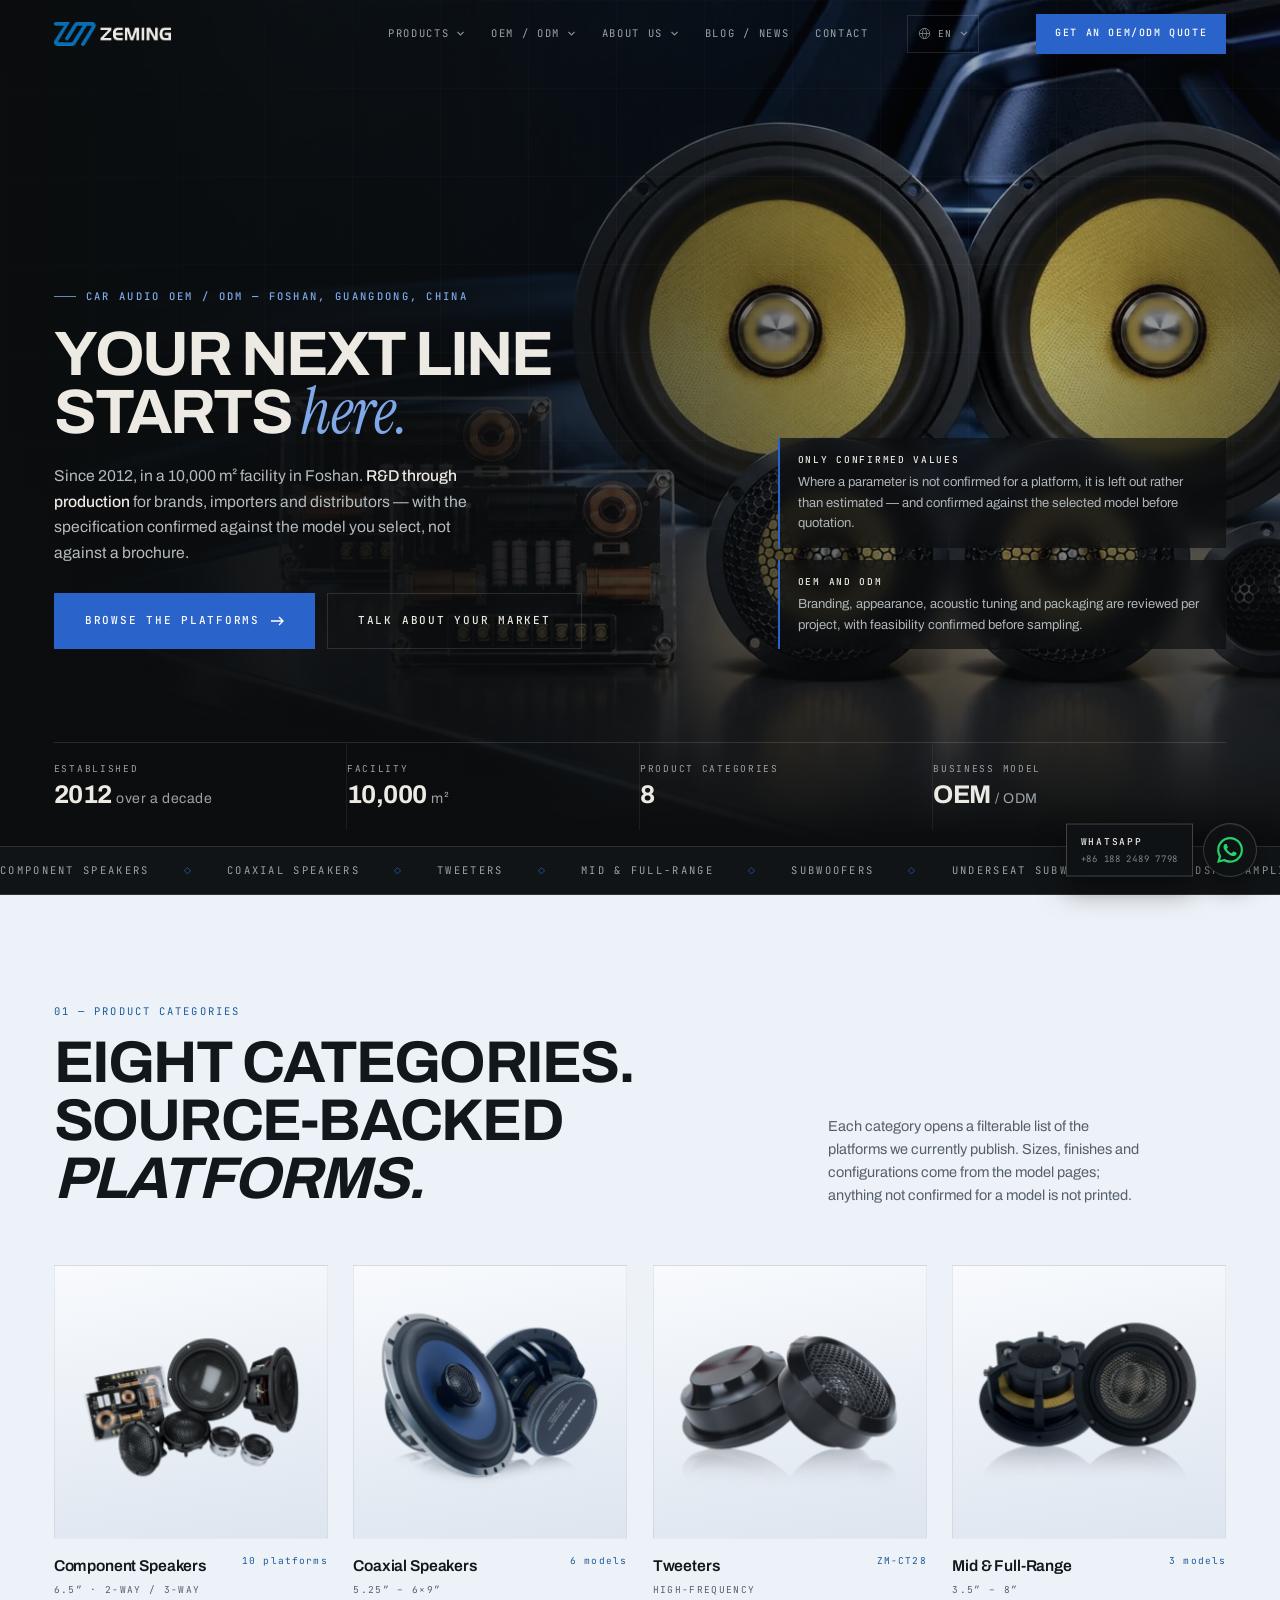
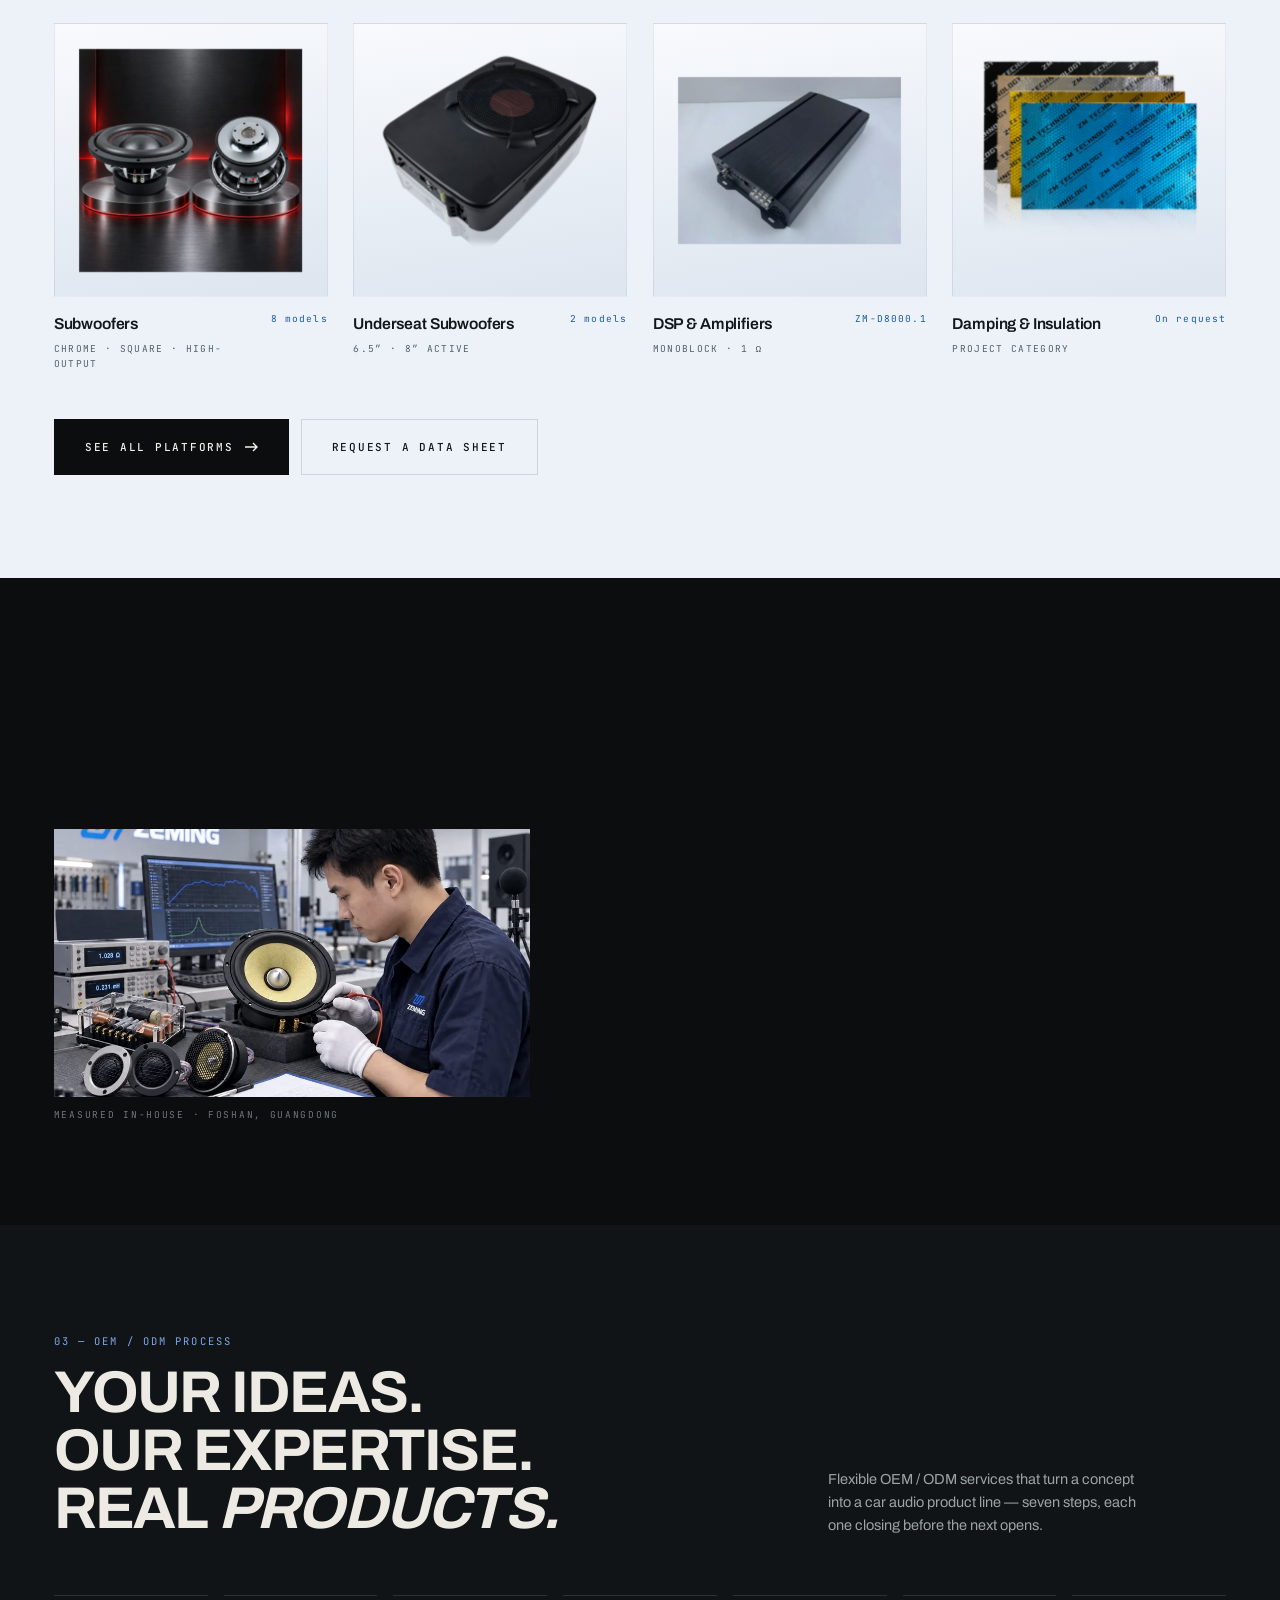
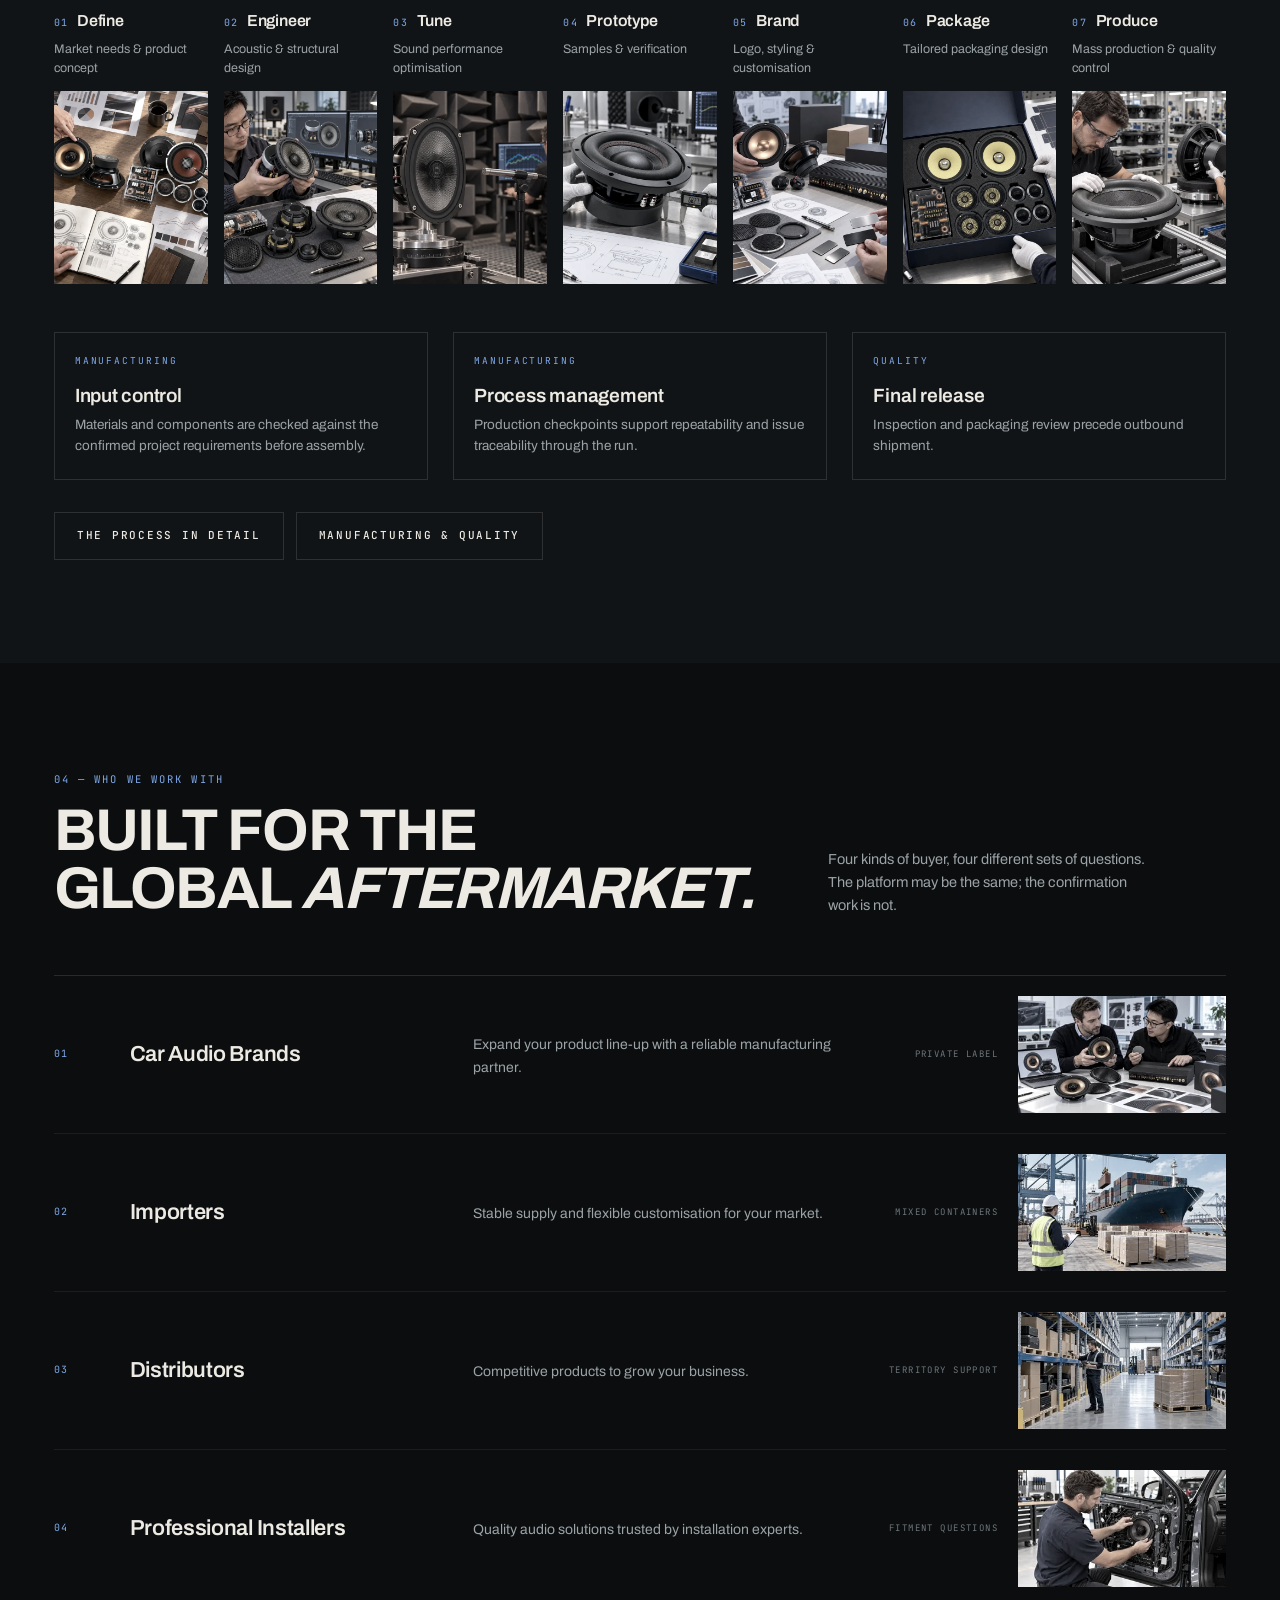
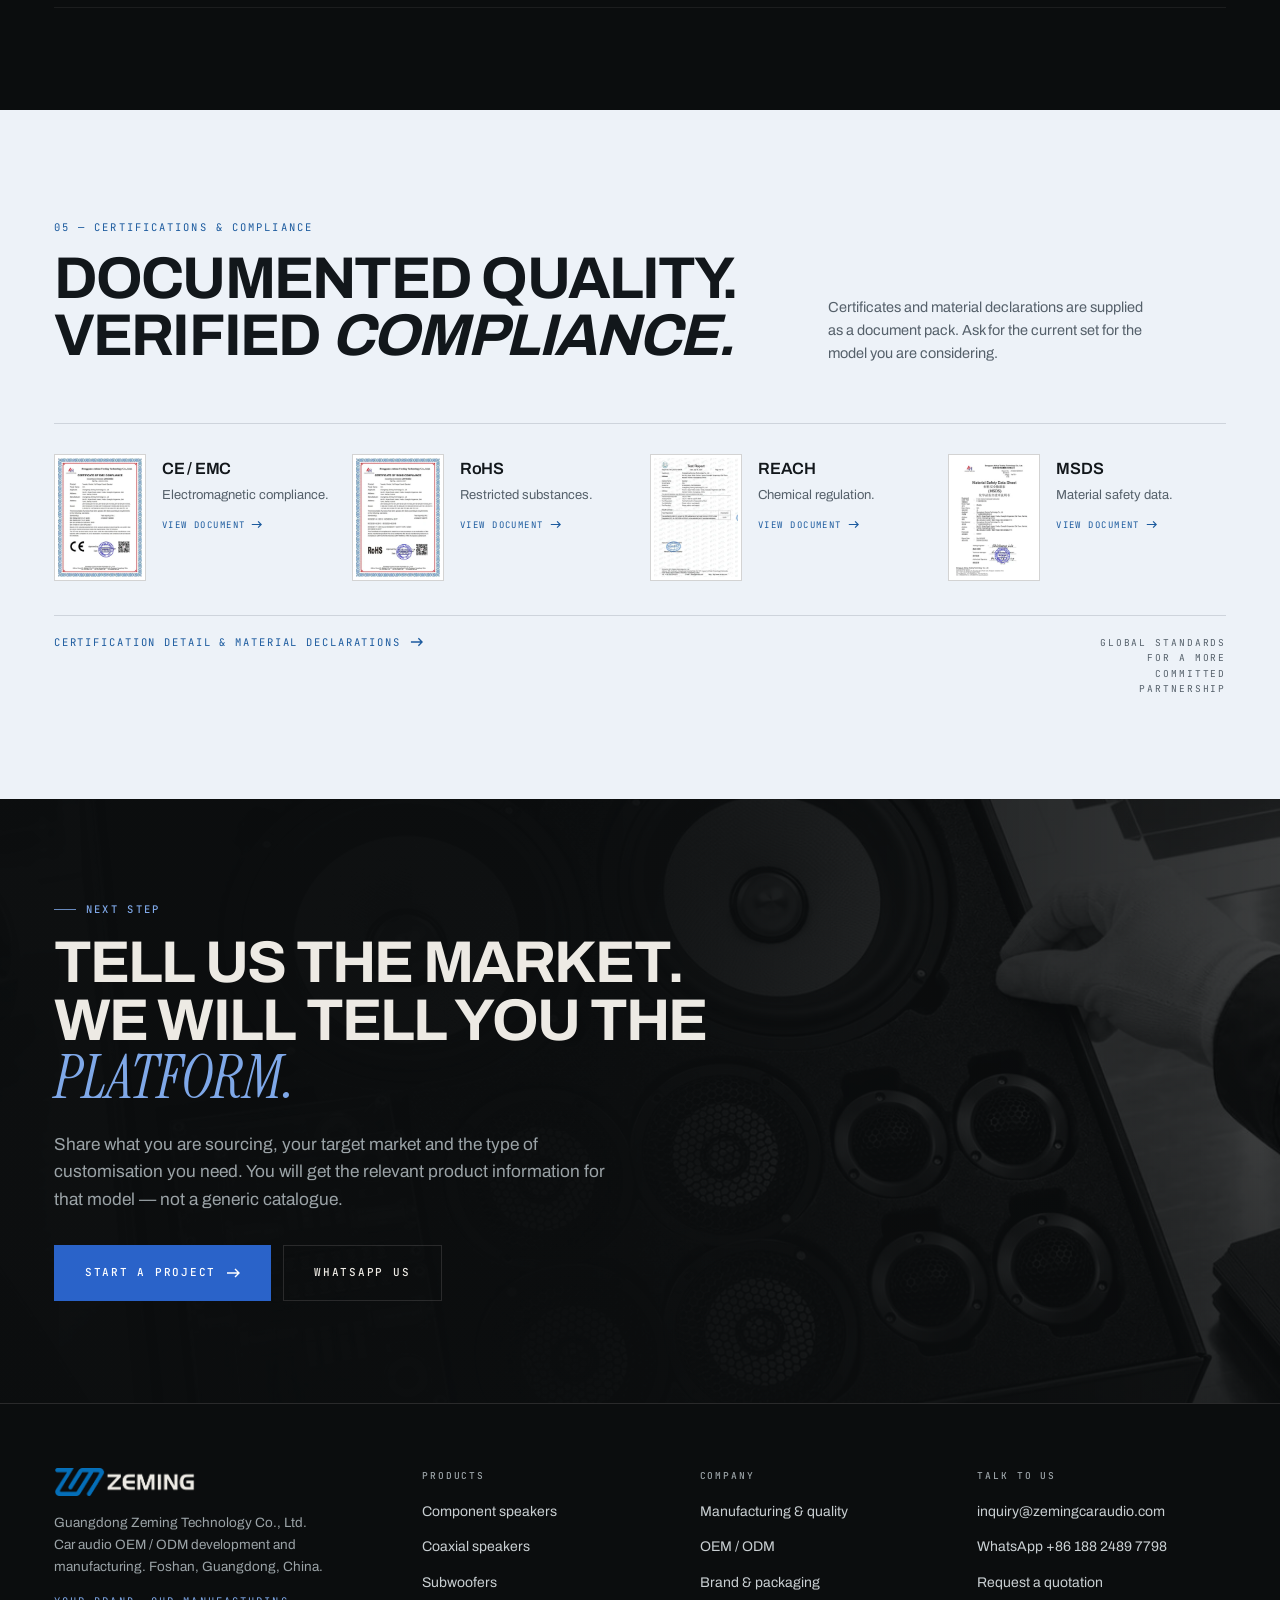
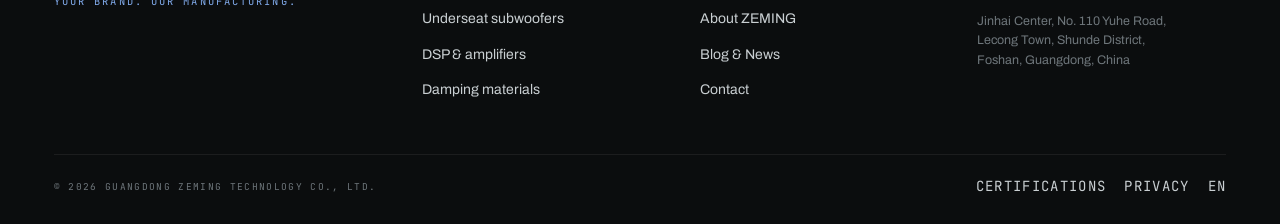
==== index.html @ 0a8016a1 "ZEMING standalone site — 11 pages, shared design system - 11 English pages: home, catalogue, 3 datas" ====
<!DOCTYPE html>
<html lang="en">
<head>
<meta charset="UTF-8">
<meta name="viewport" content="width=device-width, initial-scale=1">
<title>ZEMING — Car Audio OEM / ODM Manufacturer in Foshan, China</title>
<meta name="description" content="ZEMING develops and manufactures car audio platforms for global aftermarket brands: component and coaxial speakers, subwoofers, underseat subwoofers, DSP amplifiers. OEM / ODM, Foshan, Guangdong, since 2012.">
<link rel="stylesheet" href="assets/fonts.css">
<link rel="stylesheet" href="assets/site.css">
<link rel="stylesheet" href="assets/catalog.css">
<link rel="icon" href="assets/img/logo-header.png">
</head>
<body>
<a class="skip" href="#main">Skip to content</a>

<header class="nav" id="nav">
  <div class="nav__inner">
    <a class="nav__logo" href="index.html" aria-label="ZEMING CAR AUDIO — home">
      <img class="logo-d" src="assets/img/logo-header-dark.png" alt="ZEMING" width="1172" height="240">
    </a>
    <nav class="nav__links" aria-label="Primary">
      <div class="navm" data-navm>
        <a class="navm__btn" href="products.html#catalogue" aria-expanded="false" aria-haspopup="true" aria-controls="navm-products">Products <svg class="navm__caret" width="9" height="5" viewBox="0 0 8 5" fill="none" aria-hidden="true"><path d="M1 1l3 3 3-3" stroke="currentColor" stroke-width="1.2"/></svg></a>
        <div class="navm__panel navm__panel--mega" id="navm-products">
          <div class="mega">
            <div class="mega__head">
              <span class="mega__kicker">Product catalogue</span>
              <span class="mega__count">30 platforms &middot; 8 categories</span>
            </div>
            <div class="mega__body">
              <div class="mega__left">
                <p class="mega__label">By family</p>
                <div class="mega__cols">
                  <a class="mega__item" href="products.html#component"><span>Component speakers</span><em>10</em></a>
                  <a class="mega__item" href="products.html#subwoofer"><span>Subwoofers</span><em>8</em></a>
                  <a class="mega__item" href="products.html#coaxial"><span>Coaxial speakers</span><em>6</em></a>
                  <a class="mega__item" href="products.html#activebass"><span>Underseat subwoofers</span><em>2</em></a>
                  <a class="mega__item" href="products.html#midrange"><span>Mid &amp; full-range</span><em>2</em></a>
                  <a class="mega__item" href="products.html#amp"><span>DSP &amp; amplifiers</span><em>1</em></a>
                  <a class="mega__item" href="products.html#tweeter"><span>Tweeters</span><em>1</em></a>
                  <a class="mega__item" href="contact.html?topic=damping"><span>Damping &amp; insulation</span><em>&mdash;</em></a>
                </div>
                <p class="mega__note">Sizes, finishes and configurations are confirmed per model.</p>
              </div>
              <a class="mega__feat" href="product-zm-m65k.html">
                <span class="mega__shot"><img src="assets/img/opt/nav-m65k.webp" alt="ZM-M65K 2-way + 3-way component platform" width="520" height="341"></span>
                <span class="mega__meta">
                  <span class="mega__tag">Featured platform</span>
                  <b>ZM-M65K</b>
                  <small>6.5&Prime; &middot; 2-way + 3-way platform</small>
                </span>
                <span class="mega__go">View platform <svg width="13" height="9" viewBox="0 0 14 10" fill="none" aria-hidden="true"><path d="M9 1l4 4-4 4M1 5h12" stroke="currentColor" stroke-width="1.3"/></svg></span>
              </a>
            </div>
            <div class="mega__foot">
              <a href="products.html#catalogue">All 30 platforms <svg width="13" height="9" viewBox="0 0 14 10" fill="none" aria-hidden="true"><path d="M9 1l4 4-4 4M1 5h12" stroke="currentColor" stroke-width="1.3"/></svg></a>
              <a href="contact.html">Request a data sheet <svg width="13" height="9" viewBox="0 0 14 10" fill="none" aria-hidden="true"><path d="M9 1l4 4-4 4M1 5h12" stroke="currentColor" stroke-width="1.3"/></svg></a>
            </div>
          </div>
        </div>
      </div>

      <div class="navm" data-navm>
        <a class="navm__btn" href="oem-odm.html" aria-expanded="false" aria-haspopup="true" aria-controls="navm-oem">OEM / ODM <svg class="navm__caret" width="9" height="5" viewBox="0 0 8 5" fill="none" aria-hidden="true"><path d="M1 1l3 3 3-3" stroke="currentColor" stroke-width="1.2"/></svg></a>
        <div class="navm__panel" id="navm-oem">
          <p class="navm__lead">Development &amp; manufacturing</p>
          <a class="navm__item" href="oem-odm.html"><span><b>OEM / ODM overview</b><small>Define &rarr; Produce, seven steps</small></span></a>
          <a class="navm__item" href="capabilities.html#production"><span><b>Manufacturing</b><small>Production floor</small></span></a>
          <a class="navm__item" href="capabilities.html#quality"><span><b>Quality control</b><small>Inspection stages</small></span></a>
          <a class="navm__item" href="brand-studio.html"><span><b>Brand &amp; packaging</b><small>Logo, styling, packaging</small></span></a>
        </div>
      </div>

      <div class="navm" data-navm>
        <a class="navm__btn" href="company.html" aria-expanded="false" aria-haspopup="true" aria-controls="navm-about">About Us <svg class="navm__caret" width="9" height="5" viewBox="0 0 8 5" fill="none" aria-hidden="true"><path d="M1 1l3 3 3-3" stroke="currentColor" stroke-width="1.2"/></svg></a>
        <div class="navm__panel navm__panel--right" id="navm-about">
          <p class="navm__lead">The company</p>
          <a class="navm__item" href="company.html"><span><b>Company</b><small>Guangdong Zeming Technology</small></span></a>
          <a class="navm__item" href="capabilities.html#certification"><span><b>Certifications</b><small>CE / EMC &middot; RoHS &middot; REACH &middot; MSDS</small></span></a>
          <a class="navm__item" href="contact.html"><span><b>Contact</b><small>Foshan, Guangdong</small></span></a>
        </div>
      </div>

      <a class="nav__link" href="news.html">Blog / News</a>
      <a class="nav__link" href="contact.html">Contact</a>
    </nav>
    <div class="lang" data-lang>
      <button class="lang__btn" type="button" aria-expanded="false" aria-controls="langPanel" aria-label="Language: English">
        <svg width="13" height="13" viewBox="0 0 16 16" fill="none" aria-hidden="true"><circle cx="8" cy="8" r="6.4" stroke="currentColor" stroke-width="1.1"/><path d="M1.6 8h12.8M8 1.6c1.75 1.8 2.7 4 2.7 6.4S9.75 12.6 8 14.4C6.25 12.6 5.3 10.4 5.3 8S6.25 3.4 8 1.6z" stroke="currentColor" stroke-width="1.1"/></svg>
        <span class="lang__code">EN</span>
        <svg class="lang__caret" width="8" height="5" viewBox="0 0 8 5" fill="none" aria-hidden="true"><path d="M1 1l3 3 3-3" stroke="currentColor" stroke-width="1.2"/></svg>
      </button>
      <div class="lang__panel" id="langPanel" role="group" aria-label="Select language" hidden>
        <button class="lang__opt is-active" type="button" data-lang-code="en"><span class="lang__native">English</span><span class="lang__check" aria-hidden="true">✓</span></button>
        <button class="lang__opt" type="button" data-lang-code="zh"><span class="lang__native">中文</span><span class="lang__tag">Soon</span></button>
        <button class="lang__opt" type="button" data-lang-code="es"><span class="lang__native">Español</span><span class="lang__tag">Soon</span></button>
        <button class="lang__opt" type="button" data-lang-code="de"><span class="lang__native">Deutsch</span><span class="lang__tag">Soon</span></button>
        <button class="lang__opt" type="button" data-lang-code="fr"><span class="lang__native">Français</span><span class="lang__tag">Soon</span></button>
        <p class="lang__note" hidden></p>
      </div>
    </div>
    <div class="nav__cta"><a class="btn btn--brand" href="contact.html">Get an OEM/ODM Quote</a></div>
    <button class="nav__burger" aria-label="Open menu" aria-expanded="false" aria-controls="drawer"><span></span></button>
  </div>
</header>

<div class="drawer" id="drawer">
<div class="drawer__nav">
  <details class="dacc">
    <summary><span>Products</span><span class="dacc__n">01</span></summary>
    <div class="dacc__body">
      <a href="products.html#component"><span>Component speakers</span><i>10</i></a>
      <a href="products.html#subwoofer"><span>Subwoofers</span><i>8</i></a>
      <a href="products.html#coaxial"><span>Coaxial speakers</span><i>6</i></a>
      <a href="products.html#activebass"><span>Underseat subwoofers</span><i>2</i></a>
      <a href="products.html#midrange"><span>Mid &amp; full-range</span><i>2</i></a>
      <a href="products.html#amp"><span>DSP &amp; amplifiers</span><i>1</i></a>
      <a href="products.html#tweeter"><span>Tweeters</span><i>1</i></a>
      <a href="contact.html?topic=damping"><span>Damping &amp; insulation</span><i>&mdash;</i></a>
      <a href="products.html#catalogue" class="drawer__all"><span>All 30 platforms</span><i>&rarr;</i></a>
    </div>
  </details>
  <details class="dacc">
    <summary><span>OEM / ODM</span><span class="dacc__n">02</span></summary>
    <div class="dacc__body">
      <a href="oem-odm.html"><span>OEM / ODM overview</span></a>
      <a href="capabilities.html#production"><span>Manufacturing</span></a>
      <a href="capabilities.html#quality"><span>Quality control</span></a>
      <a href="brand-studio.html"><span>Brand &amp; packaging</span></a>
    </div>
  </details>
  <details class="dacc">
    <summary><span>About Us</span><span class="dacc__n">03</span></summary>
    <div class="dacc__body">
      <a href="company.html"><span>Company</span></a>
      <a href="capabilities.html#certification"><span>Certifications</span></a>
      <a href="contact.html"><span>Contact</span></a>
    </div>
  </details>
  <a href="news.html" class="drawer__top" style="border-bottom:1px solid var(--line-d-2)">Blog / News <span>04</span></a>
  <a href="contact.html" class="drawer__top">Contact <span>05</span></a>
  <div class="drawer__cta"><a class="btn btn--brand" href="contact.html">Get an OEM/ODM Quote</a></div>
</div>
  <div class="drawer__lang">
    <span class="mono">Language</span>
    <div class="lang-row">
      <button class="lang-chip is-active" type="button" data-lang-code="en">English</button>
      <button class="lang-chip" type="button" data-lang-code="zh">中文<span class="lang__tag">Soon</span></button>
      <button class="lang-chip" type="button" data-lang-code="es">Español<span class="lang__tag">Soon</span></button>
      <button class="lang-chip" type="button" data-lang-code="de">Deutsch<span class="lang__tag">Soon</span></button>
      <button class="lang-chip" type="button" data-lang-code="fr">Français<span class="lang__tag">Soon</span></button>
    </div>
    <p class="lang__note" hidden></p>
  </div>
  <div class="drawer__foot">
    <span class="mono">inquiry@zemingcaraudio.com</span>
    <span class="mono">+86 188 2489 7798 · WhatsApp</span>
    <span class="mono">Foshan, Guangdong, China</span>
  </div>
</div>

<main id="main">

<section class="hero">
  <div class="hero__bg" role="img" aria-label="ZEMING component speaker system on a dark background"><img src="assets/img/opt/hero-1920.webp" srcset="assets/img/opt/hero-1200.webp 1200w, assets/img/opt/hero-1920.webp 1920w, assets/img/opt/hero-2880.webp 2880w" sizes="100vw" alt="" width="1920" height="800" fetchpriority="high" decoding="async"></div>
  <div class="hero__scrim"></div>
  <div class="hero__grid"></div>

  <div class="wrap hero__inner">
    <div class="hero__top">
      <div>
        <p class="eyebrow reveal">Car audio OEM / ODM — Foshan, Guangdong, China</p>
        <h1 class="h-hero hero__h reveal" style="--i:1">
          <span>Your next line</span>
          <span>starts <em>here.</em></span>
        </h1>
        <p class="hero__sub reveal" style="--i:2">Since 2012, in a 10,000 m² facility in Foshan. <strong>R&amp;D through production</strong> for brands, importers and distributors — with the specification confirmed against the model you select, not against a brochure.</p>
        <div class="btn-row hero__actions reveal" style="--i:3">
          <a class="btn btn--brand btn--lg" href="products.html">Browse the platforms
            <svg width="14" height="10" viewBox="0 0 14 10" fill="none" aria-hidden="true"><path d="M9 1l4 4-4 4M1 5h12" stroke="currentColor" stroke-width="1.4"/></svg>
          </a>
          <a class="btn btn--ghost btn--lg" href="contact.html">Talk about your market</a>
        </div>
      </div>
      <div class="hero__aside reveal" style="--i:4">
        <div class="hero__note">
          <b>Only confirmed values</b>
          Where a parameter is not confirmed for a platform, it is left out rather than estimated — and confirmed against the selected model before quotation.
        </div>
        <div class="hero__note">
          <b>OEM and ODM</b>
          Branding, appearance, acoustic tuning and packaging are reviewed per project, with feasibility confirmed before sampling.
        </div>
      </div>
    </div>

    <dl class="hero__stats">
      <div class="hero__stat"><dt>Established</dt><dd>2012 <small>over a decade</small></dd></div>
      <div class="hero__stat"><dt>Facility</dt><dd>10,000 <small>m²</small></dd></div>
      <div class="hero__stat"><dt>Product categories</dt><dd>8</dd></div>
      <div class="hero__stat"><dt>Business model</dt><dd>OEM <small>/ ODM</small></dd></div>
    </dl>
  </div>
</section>

<div class="marq" aria-hidden="true">
  <div class="marq__track">
    <span>Component speakers</span><span>Coaxial speakers</span><span>Tweeters</span><span>Mid &amp; full-range</span><span>Subwoofers</span><span>Underseat subwoofers</span><span>DSP &amp; amplifiers</span><span>Sound damping</span><span>OEM / ODM</span>
    <span>Component speakers</span><span>Coaxial speakers</span><span>Tweeters</span><span>Mid &amp; full-range</span><span>Subwoofers</span><span>Underseat subwoofers</span><span>DSP &amp; amplifiers</span><span>Sound damping</span><span>OEM / ODM</span>
  </div>
</div>

<!-- 01 product categories -->
<section class="section section--bone is-light">
  <div class="wrap">
    <div class="sec-head">
      <div>
        <p class="idx reveal">01 — Product categories</p>
        <h2 class="h-1 reveal" style="--i:1">Eight categories.<br>Source-backed <em>platforms.</em></h2>
      </div>
      <p class="sec-head__aside reveal" style="--i:2">Each category opens a filterable list of the platforms we currently publish. Sizes, finishes and configurations come from the model pages; anything not confirmed for a model is not printed.</p>
    </div>

    <div class="grid g4">
      <a class="ptile reveal" href="products.html#component">
        <div class="ptile__media"><img src="assets/img/pic/p-component.png" alt="ZEMING component speaker set" loading="lazy" width="1200" height="1200"></div>
        <div class="ptile__meta"><div><div class="ptile__name">Component Speakers</div><div class="ptile__tag">6.5″ · 2-way / 3-way</div></div><span class="ptile__model">10 platforms</span></div>
      </a>
      <a class="ptile reveal" style="--i:1" href="products.html#coaxial">
        <div class="ptile__media"><img src="assets/img/pic/p-coaxial.png" alt="ZEMING coaxial car speaker" loading="lazy" width="1200" height="1200"></div>
        <div class="ptile__meta"><div><div class="ptile__name">Coaxial Speakers</div><div class="ptile__tag">5.25″ – 6×9″</div></div><span class="ptile__model">6 models</span></div>
      </a>
      <a class="ptile reveal" style="--i:2" href="products.html#tweeter">
        <div class="ptile__media"><img src="assets/img/pic/cat-tweeter.png" alt="ZEMING car tweeter" loading="lazy" width="1200" height="1200"></div>
        <div class="ptile__meta"><div><div class="ptile__name">Tweeters</div><div class="ptile__tag">High-frequency</div></div><span class="ptile__model">ZM-CT28</span></div>
      </a>
      <a class="ptile reveal" style="--i:3" href="products.html#midrange">
        <div class="ptile__media"><img src="assets/img/pic/cat-midrange.png" alt="ZEMING mid-range speaker" loading="lazy" width="1200" height="1200"></div>
        <div class="ptile__meta"><div><div class="ptile__name">Mid &amp; Full-Range</div><div class="ptile__tag">3.5″ – 8″</div></div><span class="ptile__model">3 models</span></div>
      </a>
      <a class="ptile reveal" href="products.html#subwoofer">
        <div class="ptile__media"><img src="assets/img/pic/sub-chrome.jpg" alt="ZEMING chrome-plated subwoofer" loading="lazy" width="1200" height="1200"></div>
        <div class="ptile__meta"><div><div class="ptile__name">Subwoofers</div><div class="ptile__tag">Chrome · square · high-output</div></div><span class="ptile__model">8 models</span></div>
      </a>
      <a class="ptile reveal" style="--i:1" href="products.html#activebass">
        <div class="ptile__media"><img src="assets/img/pic/cat-activebass.png" alt="ZEMING active underseat subwoofer" loading="lazy" width="1200" height="1200"></div>
        <div class="ptile__meta"><div><div class="ptile__name">Underseat Subwoofers</div><div class="ptile__tag">6.5″ · 8″ active</div></div><span class="ptile__model">2 models</span></div>
      </a>
      <a class="ptile reveal" style="--i:2" href="products.html#amp">
        <div class="ptile__media"><img src="assets/img/pic/amp-d8000.jpg" alt="ZEMING monoblock car amplifier" loading="lazy" width="1200" height="1200"></div>
        <div class="ptile__meta"><div><div class="ptile__name">DSP &amp; Amplifiers</div><div class="ptile__tag">Monoblock · 1 Ω</div></div><span class="ptile__model">ZM-D8000.1</span></div>
      </a>
      <a class="ptile reveal" style="--i:3" href="contact.html?topic=damping">
        <div class="ptile__media"><img src="assets/img/pic/cat-damping.png" alt="ZEMING sound damping material" loading="lazy" width="1200" height="1200"></div>
        <div class="ptile__meta"><div><div class="ptile__name">Damping &amp; Insulation</div><div class="ptile__tag">Project category</div></div><span class="ptile__model">On request</span></div>
      </a>
    </div>

    <div class="btn-row mt-7">
      <a class="btn btn--ink btn--lg" href="products.html">See all platforms
        <svg width="14" height="10" viewBox="0 0 14 10" fill="none" aria-hidden="true"><path d="M9 1l4 4-4 4M1 5h12" stroke="currentColor" stroke-width="1.4"/></svg>
      </a>
      <a class="btn btn--ghost btn--lg" href="contact.html">Request a data sheet</a>
    </div>
  </div>
</section>

<!-- 02 stance -->
<section class="section">
  <div class="wrap">
    <div class="split split--40">
      <div>
        <p class="idx reveal">02 — How we publish data</p>
        <h2 class="statement reveal" style="--i:1">No unverified parameter is treated as an <em>approved specification.</em></h2>
        <figure class="stance-fig reveal" style="--i:2">
          <img src="assets/img/opt/stance-measure.webp" alt="ZEMING engineer measuring a driver against its response curve in the lab" loading="lazy" width="940" height="529">
          <figcaption class="mono">Measured in-house · Foshan, Guangdong</figcaption>
        </figure>
      </div>
      <div>
        <p class="lead reveal" style="--i:2">Most product pages in this industry are written to look complete. Ours are written to stay correct: a value appears only when the model file backs it, and the dash means we have not confirmed it yet.</p>
        <p class="body-copy mt-4 reveal" style="--i:3">That is a slower way to build a catalogue, and a faster way to avoid a claim you cannot defend when a customer measures the sample. Final specifications, fitment and packaging remain subject to model review — the approved sample governs the order.</p>
        <div class="btn-row mt-6 reveal" style="--i:4">
          <a class="btn btn--brand" href="products.html">See the platforms
            <svg width="14" height="10" viewBox="0 0 14 10" fill="none" aria-hidden="true"><path d="M9 1l4 4-4 4M1 5h12" stroke="currentColor" stroke-width="1.4"/></svg>
          </a>
          <a class="btn btn--ghost" href="capabilities.html">Manufacturing &amp; quality</a>
        </div>
      </div>
    </div>
  </div>
</section>

<!-- 03 process -->
<section class="section section--ink2">
  <div class="wrap">
    <div class="sec-head">
      <div>
        <p class="idx reveal">03 — OEM / ODM process</p>
        <h2 class="h-1 reveal" style="--i:1">Your ideas.<br>Our expertise.<br>Real <em>products.</em></h2>
      </div>
      <p class="sec-head__aside reveal" style="--i:2">Flexible OEM / ODM services that turn a concept into a car audio product line — seven steps, each one closing before the next opens.</p>
    </div>

    <ol class="flow">
      <li class="flow__item reveal">
        <div class="flow__hd"><span class="flow__n">01</span><span class="flow__t">Define</span></div>
        <p class="flow__d">Market needs &amp; product concept</p>
        <div class="flow__media"><img src="assets/img/opt/flow-define.webp" alt="Speaker samples, crossover boards and sketches laid out for a product definition meeting" loading="lazy" width="560" height="700"></div>
      </li>
      <li class="flow__item reveal" style="--i:1">
        <div class="flow__hd"><span class="flow__n">02</span><span class="flow__t">Engineer</span></div>
        <p class="flow__d">Acoustic &amp; structural design</p>
        <div class="flow__media"><img src="assets/img/opt/flow-engineer.webp" alt="Engineer comparing a driver against its CAD model on screen" loading="lazy" width="560" height="700"></div>
      </li>
      <li class="flow__item reveal" style="--i:2">
        <div class="flow__hd"><span class="flow__n">03</span><span class="flow__t">Tune</span></div>
        <p class="flow__d">Sound performance optimisation</p>
        <div class="flow__media"><img src="assets/img/opt/flow-tune.webp" alt="Driver under measurement in an anechoic chamber with a calibrated microphone" loading="lazy" width="560" height="700"></div>
      </li>
      <li class="flow__item reveal" style="--i:3">
        <div class="flow__hd"><span class="flow__n">04</span><span class="flow__t">Prototype</span></div>
        <p class="flow__d">Samples &amp; verification</p>
        <div class="flow__media"><img src="assets/img/opt/flow-prototype.webp" alt="Gloved hands assembling a prototype driver for verification" loading="lazy" width="560" height="700"></div>
      </li>
      <li class="flow__item reveal" style="--i:4">
        <div class="flow__hd"><span class="flow__n">05</span><span class="flow__t">Brand</span></div>
        <p class="flow__d">Logo, styling &amp; customisation</p>
        <div class="flow__media"><img src="assets/img/opt/flow-brand.webp" alt="Brand plates, colour and finish samples reviewed next to finished speakers" loading="lazy" width="560" height="700"></div>
      </li>
      <li class="flow__item reveal" style="--i:5">
        <div class="flow__hd"><span class="flow__n">06</span><span class="flow__t">Package</span></div>
        <p class="flow__d">Tailored packaging design</p>
        <div class="flow__media"><img src="assets/img/opt/flow-package.webp" alt="Component speaker set packed in a custom foam-lined box" loading="lazy" width="560" height="700"></div>
      </li>
      <li class="flow__item reveal" style="--i:6">
        <div class="flow__hd"><span class="flow__n">07</span><span class="flow__t">Produce</span></div>
        <p class="flow__d">Mass production &amp; quality control</p>
        <div class="flow__media"><img src="assets/img/opt/flow-produce.webp" alt="Operators inspecting subwoofer frames on the assembly line" loading="lazy" width="560" height="700"></div>
      </li>
    </ol>

    <div class="grid g3 mt-7">
      <div class="card reveal"><div class="card__body"><p class="card__kicker">Manufacturing</p><h3 class="h-3 mt-2">Input control</h3><p class="card__desc">Materials and components are checked against the confirmed project requirements before assembly.</p></div></div>
      <div class="card reveal" style="--i:1"><div class="card__body"><p class="card__kicker">Manufacturing</p><h3 class="h-3 mt-2">Process management</h3><p class="card__desc">Production checkpoints support repeatability and issue traceability through the run.</p></div></div>
      <div class="card reveal" style="--i:2"><div class="card__body"><p class="card__kicker">Quality</p><h3 class="h-3 mt-2">Final release</h3><p class="card__desc">Inspection and packaging review precede outbound shipment.</p></div></div>
    </div>

    <div class="btn-row mt-6">
      <a class="btn btn--ghost" href="oem-odm.html">The process in detail</a>
      <a class="btn btn--ghost" href="capabilities.html">Manufacturing &amp; quality</a>
    </div>
  </div>
</section>

<!-- 04 who we work with -->
<section class="section">
  <div class="wrap">
    <div class="sec-head">
      <div>
        <p class="idx reveal">04 — Who we work with</p>
        <h2 class="h-1 reveal" style="--i:1">Built for the<br>global <em>aftermarket.</em></h2>
      </div>
      <p class="sec-head__aside reveal" style="--i:2">Four kinds of buyer, four different sets of questions. The platform may be the same; the confirmation work is not.</p>
    </div>

    <div class="aud">
      <div class="aud__row reveal">
        <span class="aud__n">01</span>
        <h3 class="aud__t">Car Audio Brands</h3>
        <p class="aud__d">Expand your product line-up with a reliable manufacturing partner.</p>
        <span class="aud__tag">Private label</span>
        <div class="aud__fig"><img src="assets/img/opt/aud-brands.webp" alt="A brand owner reviewing speaker samples, finishes and packaging options" loading="lazy" width="352" height="198"></div>
      </div>
      <div class="aud__row reveal" style="--i:1">
        <span class="aud__n">02</span>
        <h3 class="aud__t">Importers</h3>
        <p class="aud__d">Stable supply and flexible customisation for your market.</p>
        <span class="aud__tag">Mixed containers</span>
        <div class="aud__fig"><img src="assets/img/opt/aud-importers.webp" alt="Pallets of export cartons being loaded at a container terminal" loading="lazy" width="352" height="198"></div>
      </div>
      <div class="aud__row reveal" style="--i:2">
        <span class="aud__n">03</span>
        <h3 class="aud__t">Distributors</h3>
        <p class="aud__d">Competitive products to grow your business.</p>
        <span class="aud__tag">Territory support</span>
        <div class="aud__fig"><img src="assets/img/opt/aud-distributors.webp" alt="Warehouse racking holding cartons of car audio stock" loading="lazy" width="352" height="198"></div>
      </div>
      <div class="aud__row reveal" style="--i:3">
        <span class="aud__n">04</span>
        <h3 class="aud__t">Professional Installers</h3>
        <p class="aud__d">Quality audio solutions trusted by installation experts.</p>
        <span class="aud__tag">Fitment questions</span>
        <div class="aud__fig"><img src="assets/img/opt/aud-installers.webp" alt="Installer fitting a component speaker into a car door" loading="lazy" width="352" height="198"></div>
      </div>
    </div>
  </div>
</section>

<!-- 05 certification -->
<section class="section section--bone is-light">
  <div class="wrap">
    <div class="sec-head">
      <div>
        <p class="idx reveal">05 — Certifications &amp; compliance</p>
        <h2 class="h-1 reveal" style="--i:1">Documented quality.<br>Verified <em>compliance.</em></h2>
      </div>
      <p class="sec-head__aside reveal" style="--i:2">Certificates and material declarations are supplied as a document pack. Ask for the current set for the model you are considering.</p>
    </div>

    <div class="certs">
      <a class="cert reveal" href="assets/img/pic/cert-ce.jpg" data-cert="assets/img/pic/cert-ce.jpg" data-cert-label="CE / EMC — Certificate of EMC compliance" target="_blank" rel="noopener">
        <span class="cert__doc"><img src="assets/img/opt/cert-ce.webp" alt="CE / EMC certificate of compliance" loading="lazy" width="240" height="340"></span>
        <span class="cert__body">
          <span class="cert__t">CE / EMC</span>
          <span class="cert__d">Electromagnetic compliance.</span>
          <span class="cert__cta">View document
            <svg width="11" height="9" viewBox="0 0 14 10" fill="none" aria-hidden="true"><path d="M9 1l4 4-4 4M1 5h12" stroke="currentColor" stroke-width="1.5"/></svg>
          </span>
        </span>
      </a>
      <a class="cert reveal" style="--i:1" href="assets/img/pic/cert-rohs.jpg" data-cert="assets/img/pic/cert-rohs.jpg" data-cert-label="RoHS — Certificate of RoHS compliance" target="_blank" rel="noopener">
        <span class="cert__doc"><img src="assets/img/opt/cert-rohs.webp" alt="RoHS certificate of compliance" loading="lazy" width="240" height="340"></span>
        <span class="cert__body">
          <span class="cert__t">RoHS</span>
          <span class="cert__d">Restricted substances.</span>
          <span class="cert__cta">View document
            <svg width="11" height="9" viewBox="0 0 14 10" fill="none" aria-hidden="true"><path d="M9 1l4 4-4 4M1 5h12" stroke="currentColor" stroke-width="1.5"/></svg>
          </span>
        </span>
      </a>
      <a class="cert reveal" style="--i:2" href="assets/img/pic/cert-reach.jpg" data-cert="assets/img/pic/cert-reach.jpg" data-cert-label="REACH — Chemical regulation" target="_blank" rel="noopener">
        <span class="cert__doc"><img src="assets/img/opt/cert-reach.webp" alt="REACH compliance document" loading="lazy" width="240" height="340"></span>
        <span class="cert__body">
          <span class="cert__t">REACH</span>
          <span class="cert__d">Chemical regulation.</span>
          <span class="cert__cta">View document
            <svg width="11" height="9" viewBox="0 0 14 10" fill="none" aria-hidden="true"><path d="M9 1l4 4-4 4M1 5h12" stroke="currentColor" stroke-width="1.5"/></svg>
          </span>
        </span>
      </a>
      <a class="cert reveal" style="--i:3" href="assets/img/pic/cert-msds.jpg" data-cert="assets/img/pic/cert-msds.jpg" data-cert-label="MSDS — Material safety data sheet" target="_blank" rel="noopener">
        <span class="cert__doc"><img src="assets/img/opt/cert-msds.webp" alt="MSDS material safety data sheet" loading="lazy" width="240" height="340"></span>
        <span class="cert__body">
          <span class="cert__t">MSDS</span>
          <span class="cert__d">Material safety data.</span>
          <span class="cert__cta">View document
            <svg width="11" height="9" viewBox="0 0 14 10" fill="none" aria-hidden="true"><path d="M9 1l4 4-4 4M1 5h12" stroke="currentColor" stroke-width="1.5"/></svg>
          </span>
        </span>
      </a>
    </div>

    <div class="certs__foot reveal">
      <a class="tlink" href="capabilities.html#certification">Certification detail &amp; material declarations
        <svg width="13" height="10" viewBox="0 0 14 10" fill="none" aria-hidden="true"><path d="M9 1l4 4-4 4M1 5h12" stroke="currentColor" stroke-width="1.4"/></svg>
      </a>
      <span class="mono certs__tag">Global standards for a more committed partnership</span>
    </div>
  </div>
</section>

<section class="cta-band">
  <img class="cta-band__bg" src="assets/img/pic/scene-package.jpg" alt="" loading="lazy" aria-hidden="true">
  <div class="wrap cta-band__in">
    <p class="eyebrow reveal">Next step</p>
    <h2 class="h-1 mt-4 reveal" style="--i:1">Tell us the market.<br>We will tell you the <em>platform.</em></h2>
    <p class="lead mt-5 reveal" style="--i:2">Share what you are sourcing, your target market and the type of customisation you need. You will get the relevant product information for that model — not a generic catalogue.</p>
    <div class="btn-row mt-6 reveal" style="--i:3">
      <a class="btn btn--brand btn--lg" href="contact.html">Start a project
        <svg width="14" height="10" viewBox="0 0 14 10" fill="none" aria-hidden="true"><path d="M9 1l4 4-4 4M1 5h12" stroke="currentColor" stroke-width="1.4"/></svg>
      </a>
      <a class="btn btn--ghost btn--lg" href="https://wa.me/8618824897798?text=Hello%20ZEMING%2C%20I%20would%20like%20to%20discuss%20a%20car%20audio%20project." target="_blank" rel="noopener">WhatsApp us</a>
    </div>
  </div>
</section>

</main>

<footer class="foot">
  <div class="wrap">
    <div class="foot__top">
      <div>
        <div class="foot__logo"><img src="assets/img/logo-footer-dark.png" alt="ZEMING" width="1220" height="240"></div>
        <p class="foot__blurb">Guangdong Zeming Technology Co., Ltd. Car audio OEM / ODM development and manufacturing. Foshan, Guangdong, China.</p>
        <p class="mono mt-4" style="color:#7FA8E8">Your brand. Our manufacturing.</p>
      </div>
      <div>
        <h4>Products</h4>
        <ul>
          <li><a href="products.html#component">Component speakers</a></li>
          <li><a href="products.html#coaxial">Coaxial speakers</a></li>
          <li><a href="products.html#subwoofer">Subwoofers</a></li>
          <li><a href="products.html#activebass">Underseat subwoofers</a></li>
          <li><a href="products.html#amp">DSP &amp; amplifiers</a></li>
          <li><a href="products.html">Damping materials</a></li>
        </ul>
      </div>
      <div>
        <h4>Company</h4>
        <ul>
          <li><a href="capabilities.html">Manufacturing &amp; quality</a></li>
          <li><a href="oem-odm.html">OEM / ODM</a></li>
          <li><a href="brand-studio.html">Brand &amp; packaging</a></li>
          <li><a href="company.html">About ZEMING</a></li>
          <li><a href="news.html">Blog &amp; News</a></li>
          <li><a href="contact.html">Contact</a></li>
        </ul>
      </div>
      <div>
        <h4>Talk to us</h4>
        <ul>
          <li><a href="mailto:inquiry@zemingcaraudio.com">inquiry@zemingcaraudio.com</a></li>
          <li><a href="https://wa.me/8618824897798" target="_blank" rel="noopener">WhatsApp +86 188 2489 7798</a></li>
          <li><a href="contact.html">Request a quotation</a></li>
        </ul>
        <p class="small-note mt-4" style="color:#6E767B">Jinhai Center, No. 110 Yuhe Road,<br>Lecong Town, Shunde District,<br>Foshan, Guangdong, China</p>
      </div>
    </div>
    <div class="foot__bottom">
      <span>© 2026 Guangdong Zeming Technology Co., Ltd.</span>
      <div>
        <a href="company.html">Certifications</a>
        <a href="contact.html">Privacy</a>
        <a href="index.html">EN</a>
      </div>
    </div>
  </div>
</footer>

<style>
/* --- certifications: real document thumbnails --- */
.certs { display: grid; gap: 28px 24px; border-top: 1px solid var(--line-l); padding-top: 30px; }
@media (min-width: 540px) { .certs { grid-template-columns: repeat(2, minmax(0,1fr)); } }
@media (min-width: 1000px) { .certs { grid-template-columns: repeat(4, minmax(0,1fr)); gap: 20px; } }

.cert { display: flex; gap: 16px; align-items: flex-start; }
.cert__doc {
  flex: none; width: 92px; background: #fff; padding: 3px;
  border: 1px solid rgba(11,13,14,.18);
  transition: border-color .35s var(--e), transform .45s var(--e-out);
}
.cert__doc img { width: 100%; height: auto; display: block; }
.cert:hover .cert__doc { border-color: var(--brand); transform: translateY(-3px); }
.cert__body { min-width: 0; padding-top: 2px; display: block; }
.cert__t { display: block; font-family: var(--f-display); font-weight: 600; font-size: 1.02rem; letter-spacing: -.012em; color: var(--on-paper); }
.cert__d { display: block; font-size: 13px; line-height: 1.5; color: var(--on-paper-mut); margin-top: 4px; }
.cert__cta { display: inline-flex; align-items: center; gap: 6px; margin-top: 12px; font-family: var(--f-mono); font-size: 9px; letter-spacing: .16em; text-transform: uppercase; color: var(--brand); }
.cert__cta svg { transition: transform .3s var(--e-out); }
.cert:hover .cert__cta svg { transform: translateX(3px); }

.certs__foot { display: flex; flex-wrap: wrap; gap: 14px 24px; align-items: baseline; justify-content: space-between; margin-top: 34px; padding-top: 18px; border-top: 1px solid var(--line-l); }
.certs__tag { font-size: 9.5px; letter-spacing: .2em; color: var(--on-paper-mut); max-width: 26ch; text-align: right; }

.stance-fig { margin: clamp(24px, 3.5vw, 40px) 0 0; max-width: 560px; }
.stance-fig img { width: 100%; height: auto; object-fit: cover; filter: grayscale(.22) contrast(1.03); }
.stance-fig figcaption { margin-top: 10px; font-size: 9.5px; letter-spacing: .18em; color: #6E767B; }

.aud { border-top: 1px solid var(--line-d); }
.aud__row {
  display: grid; grid-template-columns: 44px minmax(0,1fr) 92px;
  gap: 4px 16px; padding: 20px 0;
  border-bottom: 1px solid var(--line-d-2);
  transition: padding .35s var(--e), background .35s;
}
.aud__row:hover { padding-left: 10px; }
.aud__n { grid-column: 1; grid-row: 1; font-family: var(--f-mono); font-size: 10px; letter-spacing: .16em; color: var(--brand-lt); padding-top: 5px; }
.aud__t { grid-column: 2; grid-row: 1; font-family: var(--f-display); font-weight: 600; font-size: clamp(1.1rem, 1.7vw, 1.4rem); letter-spacing: -.015em; }
.aud__d { grid-column: 2; grid-row: 2; font-size: 14px; line-height: 1.6; color: var(--on-ink-mut); max-width: 62ch; margin-top: 4px; }
.aud__tag { grid-column: 2; grid-row: 3; font-family: var(--f-mono); font-size: 9px; letter-spacing: .16em; text-transform: uppercase; color: #6E767B; margin-top: 8px; }
.aud__fig { grid-column: 3; grid-row: 1 / span 3; align-self: start; margin-top: 2px; width: 92px; aspect-ratio: 1 / 1; overflow: hidden; background: var(--ink-3); }
.aud__fig img { width: 100%; height: 100%; object-fit: cover; filter: grayscale(.55) contrast(1.03); transition: filter .5s var(--e), transform .8s var(--e-out); }
.aud__row:hover .aud__fig img { filter: none; transform: scale(1.05); }

@media (min-width: 1040px) {
  .aud__row { grid-template-columns: 56px minmax(0,.9fr) minmax(0,1.05fr) 128px 208px; align-items: center; gap: 6px 20px; padding: 20px 0; }
  .aud__n, .aud__t, .aud__d, .aud__tag, .aud__fig { grid-column: auto; grid-row: auto; }
  .aud__n { padding-top: 0; }
  .aud__tag { text-align: right; margin-top: 0; }
  .aud__fig { align-self: center; margin-top: 0; width: 208px; aspect-ratio: 16 / 9; }
}
</style>
<!-- WhatsApp floating contact -->
<a class="wafab" href="https://wa.me/8618824897798?text=Hello%20ZEMING%2C%20I%20would%20like%20to%20discuss%20a%20car%20audio%20project." target="_blank" rel="noopener" aria-label="Chat with ZEMING on WhatsApp, +86 188 2489 7798 (opens in a new tab)">
  <svg viewBox="0 0 24 24" aria-hidden="true" focusable="false"><path d="M17.472 14.382c-.297-.149-1.758-.867-2.03-.967-.273-.099-.471-.148-.67.15-.197.297-.767.966-.94 1.164-.173.199-.347.223-.644.075-.297-.15-1.255-.463-2.39-1.475-.883-.788-1.48-1.761-1.653-2.059-.173-.297-.018-.458.13-.606.134-.133.298-.347.446-.52.149-.174.198-.298.298-.497.099-.198.05-.371-.025-.52-.075-.149-.669-1.612-.916-2.207-.242-.579-.487-.5-.669-.51-.173-.008-.371-.01-.57-.01-.198 0-.52.074-.792.372-.272.297-1.04 1.016-1.04 2.479 0 1.462 1.065 2.875 1.213 3.074.149.198 2.096 3.2 5.077 4.487.709.306 1.262.489 1.694.625.712.227 1.36.195 1.871.118.571-.085 1.758-.719 2.006-1.413.248-.694.248-1.289.173-1.413-.074-.124-.272-.198-.57-.347m-5.421 7.403h-.004a9.87 9.87 0 01-5.031-1.378l-.361-.214-3.741.982.998-3.648-.235-.374a9.86 9.86 0 01-1.51-5.26c.001-5.45 4.436-9.884 9.888-9.884 2.64 0 5.122 1.03 6.988 2.898a9.825 9.825 0 012.893 6.994c-.003 5.45-4.437 9.884-9.885 9.884m8.413-18.297A11.815 11.815 0 0012.05 0C5.495 0 .16 5.335.157 11.892c0 2.096.547 4.142 1.588 5.945L.057 24l6.305-1.654a11.882 11.882 0 005.683 1.448h.005c6.554 0 11.89-5.335 11.893-11.893a11.821 11.821 0 00-3.48-8.413Z" fill="currentColor"/></svg>
  <span class="wafab__tip" aria-hidden="true"><b>WhatsApp</b><small>+86 188 2489 7798</small></span>
</a>
<script src="assets/site.js"></script>
</body>
</html>
---- assets/fonts.css ----
/* ZEMING — self-hosted latin subsets */
@font-face{font-family:'Archivo';font-style:normal;font-weight:400;font-display:swap;src:url('fonts/Archivo-400-normal.woff2') format('woff2');}
@font-face{font-family:'Archivo';font-style:normal;font-weight:500;font-display:swap;src:url('fonts/Archivo-500-normal.woff2') format('woff2');}
@font-face{font-family:'Archivo';font-style:normal;font-weight:600;font-display:swap;src:url('fonts/Archivo-600-normal.woff2') format('woff2');}
@font-face{font-family:'Archivo';font-style:normal;font-weight:700;font-display:swap;src:url('fonts/Archivo-700-normal.woff2') format('woff2');}
@font-face{font-family:'Archivo';font-style:normal;font-weight:800;font-display:swap;src:url('fonts/Archivo-800-normal.woff2') format('woff2');}
@font-face{font-family:'Instrument Serif';font-style:italic;font-weight:400;font-display:swap;src:url('fonts/InstrumentSerif-400-italic.woff2') format('woff2');}
@font-face{font-family:'JetBrains Mono';font-style:normal;font-weight:400;font-display:swap;src:url('fonts/JetBrainsMono-400-normal.woff2') format('woff2');}
@font-face{font-family:'JetBrains Mono';font-style:normal;font-weight:500;font-display:swap;src:url('fonts/JetBrainsMono-500-normal.woff2') format('woff2');}
---- assets/site.css ----
/* ============================================================
   ZEMING CAR AUDIO — design system
   Direction: "precision instrument" — ink / bone / brand blue,
   hairline grids, mono micro-labels, editorial serif accents.
   ============================================================ */

/* ---------- 1. Tokens ---------- */
:root {
  --ink:        #0B0D0E;
  --ink-2:      #111416;
  --ink-3:      #191D20;
  --ink-4:      #24292D;
  /* --bone is the off-white used ON dark surfaces (button labels, chips). */
  --bone:       #F3F0EA;
  --bone-2:     #E8E3D9;
  --bone-3:     #DBD4C7;
  /* --paper is the light section surface: a cool, faintly blue paper. */
  --paper:      #EDF2F8;
  --paper-2:    #DDE5EF;
  --paper-hi:   #F8FAFD;
  --brand:      #1B5A9E;   /* on light — text safe */
  --brand-lt:   #7FA8E8;   /* on dark  — text safe */
  --brand-core: #2A63C9;
  --steel:      #6F7A80;
  --steel-lt:   #9AA5AA;

  --line-d:     rgba(243, 240, 234, .13);
  --line-d-2:   rgba(243, 240, 234, .07);
  --line-l:     rgba(16, 34, 52, .14);
  --line-l-2:   rgba(16, 34, 52, .065);

  --on-ink:     #EDEAE4;
  --on-ink-mut: #9BA3A7;
  --on-paper:   #12171B;
  --on-paper-mut:#55606A;

  --f-display: "Archivo", "Helvetica Neue", Arial, sans-serif;
  --f-body:    "Archivo", "Helvetica Neue", Arial, sans-serif;
  --f-serif:   "Instrument Serif", Georgia, serif;
  --f-mono:    "JetBrains Mono", ui-monospace, "SF Mono", Consolas, monospace;

  --nav-h: 68px;
  --wrap: 1360px;
  --gut: clamp(20px, 4.2vw, 60px);

  --s-1: 4px;  --s-2: 8px;  --s-3: 12px; --s-4: 16px;
  --s-5: 24px; --s-6: 32px; --s-7: 48px; --s-8: 64px;
  --s-9: 96px; --s-10: 132px;

  --e: cubic-bezier(.22, .61, .36, 1);
  --e-out: cubic-bezier(.16, 1, .3, 1);
}

/* ---------- 2. Reset ---------- */
*, *::before, *::after { box-sizing: border-box; }
html { -webkit-text-size-adjust: 100%; scroll-behavior: smooth; }
body {
  margin: 0;
  background: var(--ink);
  color: var(--on-ink);
  font-family: var(--f-body);
  font-size: 16.5px;
  line-height: 1.62;
  font-weight: 400;
  -webkit-font-smoothing: antialiased;
  text-rendering: optimizeLegibility;
  overflow-x: hidden;
}
body.is-light { background: var(--paper); color: var(--on-paper); }
img, svg, video { display: block; max-width: 100%; }
picture { display: contents; }
a { color: inherit; text-decoration: none; }
button { font: inherit; color: inherit; background: none; border: 0; cursor: pointer; }
h1, h2, h3, h4, h5, p, figure, blockquote { margin: 0; }
ul, ol { margin: 0; padding: 0; list-style: none; }
::selection { background: var(--brand-core); color: #fff; }
:focus-visible { outline: 2px solid var(--brand-lt); outline-offset: 3px; }

/* ---------- 3. Type ---------- */
.h-hero {
  font-family: var(--f-display);
  font-weight: 700;
  font-size: clamp(2.65rem, 7.4vw, 6.1rem);
  line-height: .93;
  letter-spacing: -.035em;
  text-transform: uppercase;
  margin: 0;
}
.h-1 {
  font-family: var(--f-display);
  font-weight: 700;
  font-size: clamp(2.1rem, 4.6vw, 3.9rem);
  line-height: .98;
  letter-spacing: -.03em;
  text-transform: uppercase;
}
.h-2 {
  font-family: var(--f-display);
  font-weight: 650;
  font-size: clamp(1.45rem, 2.5vw, 2.15rem);
  line-height: 1.1;
  letter-spacing: -.022em;
}
.h-3 {
  font-family: var(--f-display);
  font-weight: 600;
  font-size: clamp(1.08rem, 1.5vw, 1.32rem);
  line-height: 1.22;
  letter-spacing: -.012em;
}
.serif { font-family: var(--f-serif); font-weight: 400; letter-spacing: 0; text-transform: none; font-style: italic; }
.h-hero em, .h-1 em, .h-2 em, .statement em, .phero__h em, .cta-band .h-1 em { white-space: nowrap; }
.lead {
  font-size: clamp(1.02rem, 1.35vw, 1.28rem);
  line-height: 1.58;
  color: var(--on-ink-mut);
  max-width: 56ch;
}
.is-light .lead { color: var(--on-paper-mut); }
.body-copy { color: var(--on-ink-mut); max-width: 64ch; }
.is-light .body-copy { color: var(--on-paper-mut); }
.strong-ink { color: var(--on-ink); }
.is-light .strong-ink { color: var(--on-paper); }

.eyebrow {
  font-family: var(--f-mono);
  font-size: 10.5px;
  font-weight: 500;
  letter-spacing: .22em;
  text-transform: uppercase;
  color: var(--brand-lt);
  display: flex;
  align-items: center;
  gap: 10px;
}
.is-light .eyebrow { color: var(--brand); }
.eyebrow::before {
  content: "";
  width: 22px; height: 1px;
  background: currentColor;
  opacity: .8;
  flex: none;
}
.eyebrow.no-rule::before { display: none; }

.mono {
  font-family: var(--f-mono);
  font-size: 10.5px;
  letter-spacing: .2em;
  text-transform: uppercase;
  color: var(--on-ink-mut);
}
.is-light .mono { color: var(--on-paper-mut); }

/* ---------- 4. Layout ---------- */
.wrap { width: 100%; max-width: var(--wrap); margin-inline: auto; padding-inline: var(--gut); }
.section { padding-block: clamp(58px, 8vw, 118px); position: relative; }
.section--tight { padding-block: clamp(42px, 5.5vw, 76px); }
.section--bone { background: var(--paper); color: var(--on-paper); }
.section--ink2 { background: var(--ink-2); }
.section--ink3 { background: var(--ink-3); }

.sec-head {
  display: grid;
  grid-template-columns: minmax(0, 1fr);
  gap: var(--s-5);
  margin-bottom: clamp(30px, 4.5vw, 60px);
}
@media (min-width: 900px) {
  .sec-head { grid-template-columns: 1fr minmax(240px, 34%); align-items: end; gap: var(--s-7); }
}
.sec-head__aside { font-size: 14.5px; line-height: 1.6; color: var(--on-ink-mut); max-width: 40ch; }
.is-light .sec-head__aside { color: var(--on-paper-mut); }

.idx {
  font-family: var(--f-mono);
  font-size: 10.5px;
  letter-spacing: .2em;
  color: var(--brand-lt);
  display: inline-flex;
  align-items: center;
  gap: 10px;
  margin-bottom: 14px;
  text-transform: uppercase;
}
.is-light .idx { color: var(--brand); }
.rule { height: 1px; background: var(--line-d); border: 0; margin: 0; }
.is-light .rule { background: var(--line-l); }

.grid { display: grid; gap: clamp(16px, 2vw, 28px); }
.g2 { grid-template-columns: repeat(2, minmax(0, 1fr)); }
.g3 { grid-template-columns: repeat(3, minmax(0, 1fr)); }
.g4 { grid-template-columns: repeat(4, minmax(0, 1fr)); }
@media (max-width: 1000px) { .g4 { grid-template-columns: repeat(2, minmax(0, 1fr)); } .g3 { grid-template-columns: repeat(2, minmax(0, 1fr)); } }
@media (max-width: 640px)  { .g4, .g3, .g2 { grid-template-columns: minmax(0, 1fr); } }

/* ---------- 5. Buttons ---------- */
.btn {
  display: inline-flex;
  align-items: center;
  justify-content: center;
  gap: 10px;
  min-height: 48px;
  padding: 0 24px;
  font-family: var(--f-mono);
  font-size: 11px;
  font-weight: 500;
  letter-spacing: .16em;
  text-transform: uppercase;
  border: 1px solid transparent;
  border-radius: 0;
  transition: background .25s var(--e), color .25s var(--e), border-color .25s var(--e), transform .25s var(--e);
  white-space: nowrap;
}
.btn svg { flex: none; transition: transform .3s var(--e-out); }
.btn:hover svg { transform: translateX(4px); }
.btn--brand { background: var(--brand-core); color: #fff; }
.btn--brand:hover { background: #3A76DE; }
.btn--ghost { border-color: var(--line-d); color: var(--on-ink); padding-inline: 22px; }
.btn--ghost:hover { border-color: var(--on-ink); background: rgba(243,240,234,.06); }
.is-light .btn--ghost { border-color: var(--line-l); color: var(--on-paper); }
.is-light .btn--ghost:hover { background: rgba(16,34,52,.05); border-color: var(--on-paper); }
.btn--ink { background: var(--ink); color: var(--bone); }
.btn--ink:hover { background: var(--ink-3); }
.btn--lg { min-height: 56px; padding-inline: 30px; }
.btn-row { display: flex; flex-wrap: wrap; gap: 12px; }

.tlink {
  display: inline-flex;
  align-items: center;
  gap: 9px;
  font-family: var(--f-mono);
  font-size: 10.5px;
  letter-spacing: .18em;
  text-transform: uppercase;
  color: var(--brand-lt);
  position: relative;
  padding-bottom: 4px;
}
.is-light .tlink { color: var(--brand); }
.tlink::after {
  content: ""; position: absolute; left: 0; bottom: 0; height: 1px; width: 100%;
  background: currentColor; transform: scaleX(0); transform-origin: left;
  transition: transform .4s var(--e-out);
}
.tlink:hover::after { transform: scaleX(1); }
.tlink svg { transition: transform .3s var(--e-out); }
.tlink:hover svg { transform: translateX(3px); }

/* ---------- 6. Header ---------- */
.skip { position: absolute; left: -9999px; }
.skip:focus {
  left: 12px; top: 12px; z-index: 999; background: var(--paper); color: var(--ink);
  padding: 10px 16px; font-family: var(--f-mono); font-size: 11px;
}
.nav {
  position: fixed; inset: 0 0 auto 0; z-index: 90;
  height: var(--nav-h);
  display: flex; align-items: center;
  border-bottom: 1px solid transparent;
  transition: background .35s var(--e), border-color .35s var(--e), backdrop-filter .35s;
}
.nav__inner {
  width: 100%; max-width: var(--wrap); margin-inline: auto; padding-inline: var(--gut);
  display: flex; align-items: center; gap: clamp(16px, 3vw, 40px);
}
.nav.is-stuck {
  background: rgba(11, 13, 14, .9);
  backdrop-filter: blur(14px) saturate(1.2);
  border-bottom-color: var(--line-d);
}
.nav.is-light-stuck {
  background: rgba(237, 242, 248, .92);
  backdrop-filter: blur(14px) saturate(1.2);
  border-bottom-color: var(--line-l);
}
.nav__logo { display: flex; align-items: center; gap: 10px; flex: none; }
/* logo: the blue ZM mark is never recoloured. Every surface in this build is ink,
   so the dark variant is used (original blue mark + cream wordmark). It is
   generated from the brand file by tools/make_logo_dark.py — the original
   logo-header.png is still the untouched artwork and the favicon. If a bone
   surface is ever put behind the nav, swap the src back to logo-header.png. */
.nav__logo img { height: 24px; width: auto; }

.nav__links { display: flex; align-items: center; gap: clamp(14px, 2vw, 30px); margin-left: auto; }
.nav__link {
  font-family: var(--f-mono);
  font-size: 10.5px;
  letter-spacing: .16em;
  text-transform: uppercase;
  color: var(--on-ink-mut);
  padding: 8px 0;
  position: relative;
  transition: color .2s;
  white-space: nowrap;
}
.nav__link:hover, .nav__link[aria-current="page"] { color: var(--on-ink); }
.nav__link::after {
  content: ""; position: absolute; left: 0; bottom: 2px; width: 100%; height: 1px;
  background: var(--brand-lt); transform: scaleX(0); transform-origin: left;
  transition: transform .35s var(--e-out);
}
.nav__link:hover::after, .nav__link[aria-current="page"]::after { transform: scaleX(1); }
.nav.is-light-stuck .nav__link { color: var(--on-paper-mut); }
.nav.is-light-stuck .nav__link:hover, .nav.is-light-stuck .nav__link[aria-current="page"] { color: var(--on-paper); }
.nav.is-light-stuck .nav__link::after { background: var(--brand); }

.nav__cta { margin-left: clamp(8px, 1.5vw, 20px); }
.nav__cta .btn { min-height: 40px; padding-inline: 18px; font-size: 10px; }

.nav__burger {
  display: none; width: 44px; height: 44px; margin-right: -10px;
  align-items: center; justify-content: center; margin-left: auto;
}
.nav__burger span {
  display: block; width: 20px; height: 1.5px; background: var(--on-ink);
  position: relative; transition: transform .3s var(--e), background .2s;
}
.nav__burger span::before, .nav__burger span::after {
  content: ""; position: absolute; left: 0; width: 20px; height: 1.5px;
  background: currentColor; transition: transform .3s var(--e), top .3s var(--e);
}
.nav__burger span::before { top: -6px; }
.nav__burger span::after { top: 6px; }
body.menu-open .nav__burger span { background: transparent; }
body.menu-open .nav__burger span::before { top: 0; transform: rotate(45deg); background: var(--on-ink); }
body.menu-open .nav__burger span::after { top: 0; transform: rotate(-45deg); background: var(--on-ink); }

.drawer {
  position: fixed; inset: 0; z-index: 89;
  background: var(--ink);
  padding: calc(var(--nav-h) + 28px) var(--gut) 40px;
  display: flex; flex-direction: column; gap: 4px;
  transform: translateY(-100%);
  transition: transform .5s var(--e-out);
  overflow-y: auto;
}
body.menu-open .drawer { transform: translateY(0); }
.drawer a {
  font-family: var(--f-display); font-weight: 650; text-transform: uppercase;
  font-size: clamp(1.7rem, 8vw, 2.4rem); line-height: 1.28; letter-spacing: -.02em;
  color: var(--on-ink); padding: 10px 0;
  border-bottom: 1px solid var(--line-d-2);
  display: flex; justify-content: space-between; align-items: baseline;
}
.drawer a span { font-family: var(--f-mono); font-size: 10px; color: var(--brand-lt); letter-spacing: .2em; }
.drawer__foot { margin-top: auto; padding-top: 28px; display: grid; gap: 10px; }
.drawer__foot .mono { color: var(--on-ink-mut); }

@media (max-width: 999px) {
  .nav__links { display: none; }
  .nav__cta { display: none; }
  .nav__burger { display: flex; }
}
@media (min-width: 1000px) { .drawer { display: none; } }

/* ---------- 7. Hero ---------- */
.hero {
  position: relative;
  min-height: min(94svh, 900px);
  display: flex;
  align-items: flex-end;
  padding-top: calc(var(--nav-h) + 40px);
  padding-bottom: 0;
  overflow: hidden;
  background: var(--ink);
}
.hero__bg {
  position: absolute; inset: 0;
  background-size: cover; background-position: 62% center;
  filter: grayscale(.3) contrast(1.02) brightness(.86);
  transform: scale(1.03);
  animation: heroDrift 22s var(--e) forwards;
}
@keyframes heroDrift { to { transform: scale(1); } }
.hero__bg img { width: 100%; height: 100%; object-fit: cover; object-position: 62% center; }
.hero__scrim {
  position: absolute; inset: 0;
  background:
    linear-gradient(to right, rgba(11,13,14,.96) 0%, rgba(11,13,14,.87) 34%, rgba(11,13,14,.4) 62%, rgba(11,13,14,.14) 78%, rgba(11,13,14,.5) 100%),
    linear-gradient(to top, var(--ink) 1%, rgba(11,13,14,.4) 24%, transparent 58%);
}
.hero__grid {
  position: absolute; inset: 0; opacity: .5;
  background-image:
    linear-gradient(to right, var(--line-d-2) 1px, transparent 1px),
    linear-gradient(to bottom, var(--line-d-2) 1px, transparent 1px);
  background-size: 88px 88px;
  mask-image: radial-gradient(120% 80% at 70% 30%, #000 0%, transparent 75%);
}
.hero__inner { position: relative; z-index: 2; width: 100%; }
.hero__top {
  display: grid; gap: clamp(24px, 4vw, 56px);
  align-items: end;
  padding-bottom: clamp(40px, 6vw, 76px);
}
@media (min-width: 940px) {
  .hero__top { grid-template-columns: minmax(0, 1.5fr) minmax(0, 1fr); }
}
.hero__h { margin-top: 20px; max-width: 21ch; font-size: clamp(2.3rem, 4.9vw, 3.95rem); }
.hero__h > span { display: block; }
.hero__h em {
  font-family: var(--f-serif); font-style: italic; text-transform: none;
  font-weight: 400; letter-spacing: -.01em; color: var(--brand-lt);
}
.hero__sub {
  margin-top: 22px; font-size: clamp(.98rem, 1.1vw, 1.08rem); line-height: 1.62;
  color: #B4BBBF; max-width: 46ch;
}
.hero__sub strong { color: var(--on-ink); font-weight: 500; }
.hero__actions { margin-top: 28px; }

.hero__aside { display: grid; gap: 12px; align-self: end; }
.hero__note {
  border-left: 2px solid var(--brand-core);
  background: rgba(11, 13, 14, .66);
  backdrop-filter: blur(8px);
  padding: 14px 18px;
  font-size: 13px; line-height: 1.58; color: #AEB5B9;
}
.hero__note b { color: var(--on-ink); font-weight: 500; display: block; margin-bottom: 5px; font-family: var(--f-mono); font-size: 9.5px; letter-spacing: .18em; text-transform: uppercase; }

.hero__stats {
  position: relative; z-index: 2;
  border-top: 1px solid var(--line-d);
  display: grid; grid-template-columns: repeat(4, 1fr);
}
.hero__stat {
  padding: 18px 0 22px;
  padding-right: 14px;
  border-right: 1px solid var(--line-d-2);
}
.hero__stat:last-child { border-right: 0; }
.hero__stat dt { font-family: var(--f-mono); font-size: 9.5px; letter-spacing: .18em; text-transform: uppercase; color: var(--on-ink-mut); }
.hero__stat dd {
  margin: 6px 0 0; font-family: var(--f-display); font-weight: 650;
  font-size: clamp(1.15rem, 2vw, 1.6rem); letter-spacing: -.02em; line-height: 1;
}
.hero__stat dd small { font-size: .55em; font-weight: 400; color: var(--on-ink-mut); letter-spacing: .04em; }
@media (max-width: 760px) {
  .hero { min-height: auto; padding-bottom: 0; }
  .hero__stats { grid-template-columns: repeat(2, 1fr); }
  .hero__stat:nth-child(2) { border-right: 0; }
  .hero__stat:nth-child(1), .hero__stat:nth-child(2) { border-bottom: 1px solid var(--line-d-2); }
}

/* marquee */
.marq {
  overflow: hidden; border-top: 1px solid var(--line-d); border-bottom: 1px solid var(--line-d);
  background: var(--ink-2);
}
.marq__track {
  display: flex; width: max-content;
  animation: marq 46s linear infinite;
}
.marq:hover .marq__track { animation-play-state: paused; }
.marq__track span {
  font-family: var(--f-mono); font-size: 10.5px; letter-spacing: .22em; text-transform: uppercase;
  color: var(--on-ink-mut); padding: 15px 0; display: flex; align-items: center; gap: 34px; padding-right: 34px;
}
.marq__track span::after { content: "◇"; color: var(--brand-core); font-size: 9px; }
@keyframes marq { to { transform: translateX(-50%); } }

/* ---------- 8. Cards / tiles ---------- */
.card {
  border: 1px solid var(--line-d);
  background: var(--ink-2);
  position: relative;
  display: flex; flex-direction: column;
  overflow: hidden;
  transition: border-color .35s var(--e), background .35s var(--e), transform .4s var(--e);
}
.card:hover { border-color: rgba(42,99,201,.55); background: var(--ink-3); }
.is-light .card { border-color: var(--line-l); background: #fff; }
.is-light .card:hover { border-color: rgba(27,90,158,.5); }

.card__media {
  position: relative; overflow: hidden; background: #0E1113;
  aspect-ratio: 4 / 3;
}
.is-light .card__media { background: linear-gradient(170deg, var(--paper-hi) 0%, var(--paper-2) 100%); }
.card__media img {
  width: 100%; height: 100%; object-fit: cover;
  transition: transform .8s var(--e-out), filter .5s;
}
.card:hover .card__media img { transform: scale(1.045); }
.card__media--contain img { object-fit: contain; padding: 8%; mix-blend-mode: multiply; }
.is-light .card__media--contain img { mix-blend-mode: multiply; }
.card__body { padding: 20px 20px 22px; display: flex; flex-direction: column; gap: 8px; flex: 1; }
.card__kicker { font-family: var(--f-mono); font-size: 9.5px; letter-spacing: .2em; text-transform: uppercase; color: var(--brand-lt); }
.is-light .card__kicker { color: var(--brand); }
.card__title { font-family: var(--f-display); font-weight: 600; font-size: 1.08rem; letter-spacing: -.01em; line-height: 1.2; }
.card__desc { font-size: 13.5px; line-height: 1.55; color: var(--on-ink-mut); }
.is-light .card__desc { color: var(--on-paper-mut); }
.card__foot { margin-top: auto; padding-top: 14px; display: flex; align-items: center; justify-content: space-between; gap: 10px; }
.card__num {
  position: absolute; top: 12px; left: 14px; z-index: 2;
  font-family: var(--f-mono); font-size: 9.5px; letter-spacing: .16em;
  color: var(--on-ink); background: rgba(11,13,14,.55);
  backdrop-filter: blur(6px); padding: 3px 7px;
}
.is-light .card__num { color: var(--bone); background: rgba(11,13,14,.6); }

/* product tile (light) */
.ptile { display: flex; flex-direction: column; gap: 0; }
.ptile__media {
  position: relative; aspect-ratio: 1/1; background: linear-gradient(170deg, var(--paper-hi) 0%, var(--paper-2) 100%);
  overflow: hidden; border: 1px solid var(--line-l-2);
}
.ptile__media img {
  width: 100%; height: 100%; object-fit: contain; padding: 9%;
  mix-blend-mode: multiply;
  transition: transform .8s var(--e-out);
}
.ptile:hover .ptile__media img { transform: scale(1.06) rotate(-.6deg); }
.ptile__meta { padding-top: 14px; display: flex; justify-content: space-between; gap: 12px; align-items: flex-start; }
.ptile__name { font-family: var(--f-display); font-weight: 600; font-size: .98rem; letter-spacing: -.01em; }
.ptile__tag { font-family: var(--f-mono); font-size: 9.5px; letter-spacing: .14em; text-transform: uppercase; color: var(--on-paper-mut); margin-top: 4px; }
.ptile__model { font-family: var(--f-mono); font-size: 9.5px; letter-spacing: .12em; color: var(--brand); white-space: nowrap; }

/* ---------- 9. Split / feature blocks ---------- */
.split { display: grid; gap: clamp(24px, 4vw, 64px); align-items: center; }
@media (min-width: 900px) {
  .split { grid-template-columns: repeat(2, minmax(0, 1fr)); }
  .split--40 { grid-template-columns: minmax(0, .85fr) minmax(0, 1.15fr); }
  .split--60 { grid-template-columns: minmax(0, 1.15fr) minmax(0, .85fr); }
  .split--rev > *:first-child { order: 2; }
}
.split__media { position: relative; overflow: hidden; }
.split__media img { width: 100%; height: 100%; object-fit: cover; aspect-ratio: 4/3; }
.split__media--tall img { aspect-ratio: 3/4; }
.split--sticky { align-items: start; }
.split__media--sticky { position: sticky; top: calc(var(--nav-h) + 22px); }
@media (max-width: 899px) { .split__media--sticky { position: static; } }

/* annotation callout */
.annot { position: absolute; z-index: 3; display: flex; align-items: center; gap: 0; pointer-events: none; }
.annot__dot {
  width: 5px; height: 5px; background: var(--brand-lt); flex: none;
  box-shadow: 0 0 0 4px rgba(127,168,232,.18);
}
.annot__line { width: clamp(28px, 5vw, 62px); height: 1px; background: rgba(127,168,232,.55); }
.annot__txt {
  font-family: var(--f-mono); font-size: 9px; letter-spacing: .14em; text-transform: uppercase;
  color: #F0EDE7; background: rgba(11,13,14,.62); backdrop-filter: blur(4px);
  padding: 4px 8px; white-space: nowrap;
}
@media (max-width: 620px) { .annot { display: none; } }

/* ---------- 10. Numbered process ---------- */
.steps { border-top: 1px solid var(--line-d); }
.is-light .steps { border-top-color: var(--line-l); }
.step {
  display: grid; grid-template-columns: 54px minmax(0, 1fr); gap: 18px;
  padding: 20px 0; border-bottom: 1px solid var(--line-d-2);
  transition: background .3s, padding .3s var(--e);
}
.is-light .step { border-bottom-color: var(--line-l-2); }
.step:hover { padding-left: 10px; }
.step__n { font-family: var(--f-mono); font-size: 10.5px; letter-spacing: .14em; color: var(--brand-lt); padding-top: 4px; }
.is-light .step__n { color: var(--brand); }
.step__t { font-family: var(--f-display); font-weight: 600; font-size: 1.02rem; letter-spacing: -.01em; }
.step__d { font-size: 13.5px; line-height: 1.55; color: var(--on-ink-mut); margin-top: 5px; max-width: 52ch; }
.is-light .step__d { color: var(--on-paper-mut); }

/* ---------- 10c. Document viewer (certificates) ---------- */
html.is-locked { overflow: hidden; }
.certbox {
  position: fixed; inset: 0; z-index: 200;
  display: flex; align-items: center; justify-content: center;
  padding: clamp(16px, 4vw, 48px);
  background: rgba(11, 13, 14, .88);
  -webkit-backdrop-filter: blur(6px); backdrop-filter: blur(6px);
}
.certbox[hidden] { display: none; }
.certbox__fig { margin: 0; display: flex; flex-direction: column; gap: 14px; align-items: center; }
.certbox__fig img {
  max-width: min(680px, 92vw); max-height: 80vh; width: auto; height: auto;
  background: #fff; padding: 6px;
  box-shadow: 0 24px 70px rgba(0, 0, 0, .55);
}
.certbox__fig figcaption { color: #C7CFD3; font-size: 10px; letter-spacing: .2em; text-align: center; }
.certbox__close {
  position: absolute; top: 16px; right: 18px;
  width: 40px; height: 40px; display: grid; place-items: center;
  border: 1px solid rgba(243, 240, 234, .3); color: #F3F0EA;
  font-size: 20px; line-height: 1;
  transition: border-color .25s, background .25s;
}
.certbox__close:hover { border-color: #F3F0EA; background: rgba(243, 240, 234, .1); }

/* ---------- 10b. Seven-step photo band — Define → Produce ---------- */
.flow { display: grid; grid-template-columns: repeat(2, minmax(0, 1fr)); gap: 20px 18px; }
@media (min-width: 620px) { .flow { grid-template-columns: repeat(3, minmax(0, 1fr)); } }
@media (min-width: 880px) and (max-width: 999px) { .flow { grid-template-columns: repeat(4, minmax(0, 1fr)); } }
@media (min-width: 1000px) { .flow { grid-template-columns: repeat(7, minmax(0, 1fr)); gap: 16px; } }

.flow__item {
  display: flex; flex-direction: column;
  border-top: 1px solid var(--line-d); padding-top: 12px;
  transition: border-color .4s var(--e);
}
.is-light .flow__item { border-top-color: var(--line-l); }
.flow__item:hover { border-top-color: var(--brand-lt); }
.is-light .flow__item:hover { border-top-color: var(--brand); }

.flow__hd { display: flex; align-items: baseline; gap: 8px; }
.flow__n { font-family: var(--f-mono); font-size: 10px; letter-spacing: .16em; color: var(--brand-lt); }
.is-light .flow__n { color: var(--brand); }
.flow__t { font-family: var(--f-display); font-weight: 600; font-size: 1rem; letter-spacing: -.012em; }
.flow__d { font-size: 12.5px; line-height: 1.5; color: var(--on-ink-mut); margin: 6px 0 14px; }
.is-light .flow__d { color: var(--on-paper-mut); }

.flow__media {
  position: relative; overflow: hidden; flex: none;
  margin-top: auto;                 /* images align on the baseline of the tallest column */
  aspect-ratio: 4 / 5; background: var(--ink-3);
}
.flow__media img {
  width: 100%; height: 100%; object-fit: cover;
  filter: grayscale(.42) contrast(1.03);
  transition: filter .6s var(--e), transform .9s var(--e-out);
}
.flow__item:hover .flow__media img { filter: grayscale(0) contrast(1); transform: scale(1.045); }
@media (prefers-reduced-motion: reduce) {
  .flow__media img, .flow__item:hover .flow__media img { transition: none; transform: none; }
}

/* ---------- 11. Spec table ---------- */
.spec { width: 100%; border-collapse: collapse; font-size: 14px; }
.spec th, .spec td { text-align: left; padding: 13px 0; border-bottom: 1px solid var(--line-d-2); vertical-align: baseline; }
.is-light .spec th, .is-light .spec td { border-bottom-color: var(--line-l-2); }
.spec th {
  font-family: var(--f-mono); font-size: 9.5px; letter-spacing: .18em; text-transform: uppercase;
  color: var(--on-ink-mut); font-weight: 500; width: 44%;
}
.is-light .spec th { color: var(--on-paper-mut); }
.spec td { font-variant-numeric: tabular-nums; color: var(--on-ink); }
.is-light .spec td { color: var(--on-paper); }
.spec td em { font-style: normal; color: var(--brand-lt); font-family: var(--f-mono); font-size: 11px; }
.is-light .spec td em { color: var(--brand); }

/* ---------- 12. Data blocks ---------- */
.metrics { display: grid; grid-template-columns: repeat(4, 1fr); border-top: 1px solid var(--line-d); border-left: 1px solid var(--line-d); }
.is-light .metrics { border-color: var(--line-l); }
.metric { padding: 24px 20px 26px; border-right: 1px solid var(--line-d); border-bottom: 1px solid var(--line-d); }
.is-light .metric { border-color: var(--line-l); }
.metric__v { font-family: var(--f-display); font-weight: 700; font-size: clamp(1.7rem, 3.2vw, 2.7rem); letter-spacing: -.03em; line-height: 1; }
.metric__v em { color: var(--brand-lt); font-size: .58em; font-style: normal; letter-spacing: 0; margin-left: 2px; }
.is-light .metric__v em { color: var(--brand); }
.metric__k { font-family: var(--f-mono); font-size: 9.5px; letter-spacing: .16em; text-transform: uppercase; color: var(--on-ink-mut); margin-top: 12px; }
.is-light .metric__k { color: var(--on-paper-mut); }
@media (max-width: 860px) { .metrics { grid-template-columns: repeat(2, 1fr); } }

/* ---------- 13. Tabs / filters ---------- */
.filters { display: flex; flex-wrap: wrap; gap: 8px; }
.filter {
  font-family: var(--f-mono); font-size: 10px; letter-spacing: .16em; text-transform: uppercase;
  padding: 11px 16px; border: 1px solid var(--line-l); color: var(--on-paper-mut);
  transition: all .2s var(--e); min-height: 40px;
}
.filter:hover { border-color: var(--on-paper); color: var(--on-paper); }
.filter[aria-pressed="true"] { background: var(--ink); border-color: var(--ink); color: var(--bone); }

/* ---------- 14. Quote / statement ---------- */
.statement {
  font-family: var(--f-display); font-weight: 650;
  font-size: clamp(1.5rem, 3.6vw, 3rem); line-height: 1.1; letter-spacing: -.025em;
  max-width: 20ch;
}
.statement em { font-family: var(--f-serif); font-style: italic; font-weight: 400; color: var(--brand-lt); }
.is-light .statement em { color: var(--brand); }
.split .statement { font-size: clamp(1.35rem, 2.55vw, 2.25rem); max-width: 26ch; }

/* ---------- 15. CTA band ---------- */
.cta-band { position: relative; overflow: hidden; background: var(--ink); color: var(--on-ink); }
.cta-band__bg { position: absolute; inset: 0; object-fit: cover; opacity: .4; filter: grayscale(1) contrast(1.05); width: 100%; height: 100%; }
.cta-band::after {
  content: ""; position: absolute; inset: 0; z-index: 1;
  background: linear-gradient(to right, rgba(11,13,14,.97) 0%, rgba(11,13,14,.95) 46%, rgba(11,13,14,.74) 72%, rgba(11,13,14,.5) 100%), linear-gradient(to top, rgba(11,13,14,.5) 0%, transparent 45%);
}
.cta-band__in { position: relative; z-index: 2; padding-block: clamp(56px, 8vw, 110px); }
.cta-band .h-1 { max-width: 22ch; }
.cta-band .h-1 em { font-family: var(--f-serif); font-style: italic; font-weight: 400; color: var(--brand-lt); letter-spacing: 0; }

/* ---------- 16. Footer ---------- */
.foot { background: var(--ink); border-top: 1px solid var(--line-d); padding-block: clamp(40px, 5vw, 68px) 26px; }
.foot__top { display: grid; gap: clamp(28px, 4vw, 56px); }
@media (min-width: 860px) { .foot__top { grid-template-columns: 1.4fr 1fr 1fr 1.1fr; } }
.foot__logo img { height: 28px; width: auto; margin-bottom: 16px; }
.foot__blurb { font-size: 13.5px; line-height: 1.6; color: var(--on-ink-mut); max-width: 34ch; }
.foot h4 { font-family: var(--f-mono); font-size: 9.5px; letter-spacing: .2em; text-transform: uppercase; color: var(--on-ink-mut); margin-bottom: 14px; font-weight: 500; }
.foot ul { display: grid; gap: 9px; }
.foot a { font-size: 14px; color: #C9CFD2; transition: color .2s; }
.foot a:hover { color: var(--brand-lt); }
.foot__bottom {
  margin-top: clamp(32px, 4vw, 56px); padding-top: 20px; border-top: 1px solid var(--line-d-2);
  display: flex; flex-wrap: wrap; gap: 12px 24px; justify-content: space-between; align-items: center;
  font-family: var(--f-mono); font-size: 9.5px; letter-spacing: .14em; text-transform: uppercase; color: #6E767B;
}
.foot__bottom div { display: flex; gap: 18px; flex-wrap: wrap; }
.foot__bottom a:hover { color: var(--on-ink); }

/* ---------- 17. Reveal ---------- */
.reveal { opacity: 0; transform: translateY(20px); transition: opacity .9s var(--e-out), transform .9s var(--e-out); transition-delay: calc(var(--i, 0) * 70ms); }
.reveal.in { opacity: 1; transform: none; }
@media (prefers-reduced-motion: reduce) {
  .reveal { opacity: 1 !important; transform: none !important; transition: none !important; }
  .hero__bg { animation: none; transform: none; }
  .marq__track { animation: none; }
  html { scroll-behavior: auto; }
  * { animation-duration: .001ms !important; transition-duration: .001ms !important; }
}

/* ---------- 18. Curve chart ---------- */
.curve-box { border: 1px solid var(--line-d); background: rgba(17,20,22,.55); padding: 18px; }
.is-light .curve-box { border-color: var(--line-l); background: #fff; }
.curve-box svg { width: 100%; height: auto; overflow: visible; }
.curve-legend { display: flex; gap: 18px; margin-top: 10px; font-family: var(--f-mono); font-size: 9px; letter-spacing: .14em; text-transform: uppercase; color: var(--on-ink-mut); }
.curve-legend i { display: inline-block; width: 14px; height: 2px; margin-right: 6px; vertical-align: middle; }

/* ---------- 19. Misc ---------- */
[id] { scroll-margin-top: calc(var(--nav-h) + 26px); }
.pill-row { display: flex; flex-wrap: wrap; gap: 8px; }
.pill {
  font-family: var(--f-mono); font-size: 9.5px; letter-spacing: .14em; text-transform: uppercase;
  border: 1px solid var(--line-d); padding: 7px 12px; color: var(--on-ink-mut);
}
.is-light .pill { border-color: var(--line-l); color: var(--on-paper-mut); }
.eyebrow-lg { font-family: var(--f-mono); font-size: 11px; letter-spacing: .2em; text-transform: uppercase; color: var(--brand-lt); }
.small-note { font-size: 12.5px; line-height: 1.55; color: #8C9498; max-width: 56ch; }
.is-light .small-note { color: var(--on-paper-mut); }

/* page hero (subpages) */
.phero {
  background: radial-gradient(75% 110% at 82% -10%, rgba(42,99,201,.10), transparent 62%), var(--ink);
  padding-top: calc(var(--nav-h) + clamp(48px, 8vw, 96px));
  padding-bottom: clamp(36px, 5vw, 64px);
  border-bottom: 1px solid var(--line-d);
  position: relative; overflow: hidden;
}
.is-light .phero { border-bottom-color: var(--line-l); }
.phero__grid {
  display: grid; gap: clamp(20px, 3vw, 48px); align-items: end;
}
@media (min-width: 900px) { .phero__grid { grid-template-columns: minmax(0, 1.2fr) minmax(0, .8fr); } }
.phero__crumb { font-family: var(--f-mono); font-size: 9.5px; letter-spacing: .18em; text-transform: uppercase; color: #6E767B; margin-bottom: 22px; display: flex; gap: 10px; }
.phero__crumb a:hover { color: var(--brand-lt); }
.phero__h { font-family: var(--f-display); font-weight: 700; font-size: clamp(1.95rem, 4.2vw, 3.6rem); line-height: .95; letter-spacing: -.035em; text-transform: uppercase; }
.phero__h em { font-family: var(--f-serif); font-style: italic; font-weight: 400; color: var(--brand-lt); letter-spacing: -.01em; }
.is-light .phero__h em { color: var(--brand); }
.phero__sub { margin-top: 22px; font-size: clamp(.98rem, 1.2vw, 1.12rem); line-height: 1.6; color: var(--on-ink-mut); max-width: 46ch; }
.is-light .phero__sub { color: var(--on-paper-mut); }
.phero__aside { display: grid; gap: 12px; align-self: end; }
.phero .hero__note { background: rgba(243,240,234,.045); backdrop-filter: none; }

/* anchor sub-nav (capabilities page) */
.subnav { display: flex; gap: 0; flex-wrap: wrap; border-top: 1px solid var(--line-d); border-bottom: 1px solid var(--line-d); position: sticky; top: var(--nav-h); z-index: 40; background: rgba(11,13,14,.92); backdrop-filter: blur(10px); }
.subnav a {
  font-family: var(--f-mono); font-size: 10px; letter-spacing: .16em; text-transform: uppercase;
  padding: 15px 20px; color: var(--on-ink-mut); border-right: 1px solid var(--line-d-2);
  transition: color .2s, background .2s;
}
.subnav a:hover, .subnav a.active { color: var(--on-ink); background: rgba(243,240,234,.05); }
.subnav a.active { box-shadow: inset 0 -1px 0 var(--brand-lt); }

/* form */
.form-grid { display: grid; gap: 18px; }
@media (min-width: 760px) { .form-grid { grid-template-columns: 1fr 1fr; } .form-grid .full { grid-column: 1 / -1; } }
.field { display: grid; gap: 8px; }
.field label { font-family: var(--f-mono); font-size: 9.5px; letter-spacing: .18em; text-transform: uppercase; color: var(--on-ink-mut); }
.field label .req { color: var(--brand-lt); }
.field input, .field select, .field textarea {
  width: 100%; background: rgba(243,240,234,.04); border: 1px solid var(--line-d);
  color: var(--on-ink); padding: 14px 14px; font-family: var(--f-body); font-size: 15px;
  border-radius: 0; min-height: 48px; transition: border-color .2s, background .2s;
}
.field textarea { min-height: 116px; resize: vertical; }
.field input:focus, .field select:focus, .field textarea:focus {
  outline: none; border-color: var(--brand-lt); background: rgba(243,240,234,.07);
}
.field input::placeholder, .field textarea::placeholder { color: #5E666B; }
.field select { appearance: none; background-image: url("data:image/svg+xml,%3Csvg width='10' height='6' xmlns='http://www.w3.org/2000/svg'%3E%3Cpath d='M1 1l4 4 4-4' stroke='%239BA3A7' fill='none' stroke-width='1.4'/%3E%3C/svg%3E"); background-repeat: no-repeat; background-position: right 14px center; padding-right: 36px; }
.form-note { font-size: 12px; color: #7C8489; }
.form-ok { border: 1px solid rgba(42,99,201,.5); background: rgba(42,99,201,.07); padding: 18px 20px; font-size: 14px; display: none; }
.form-ok.show { display: block; }

/* util */
.mt-2 { margin-top: 8px; } .mt-3 { margin-top: 12px; } .mt-4 { margin-top: 16px; }
.mt-5 { margin-top: 24px; } .mt-6 { margin-top: 32px; } .mt-7 { margin-top: 48px; } .mt-8 { margin-top: 64px; }
.center { text-align: center; }
.nowrap { white-space: nowrap; }
.sr-only { position: absolute; width: 1px; height: 1px; overflow: hidden; clip: rect(0 0 0 0); white-space: nowrap; }

@media (max-width: 640px) {
  .btn-row { flex-direction: column; align-items: stretch; }
  .btn-row .btn { width: 100%; }
  .hero__bg { filter: grayscale(.7) brightness(.58) contrast(1.05); }
  .hero__bg img { object-position: 58% 32%; }
  .hero__scrim {
    background:
      linear-gradient(to top, var(--ink) 4%, rgba(11,13,14,.9) 38%, rgba(11,13,14,.55) 72%, rgba(11,13,14,.72) 100%);
  }
  .hero__h { max-width: none; }
  .hero__h > span { display: inline; }
  .phero__aside { margin-top: 8px; }
  .sec-head__aside { font-size: 14px; }
}

/* ---------- language switcher ---------- */
.lang { position: relative; flex: none; }
.lang__btn {
  display: inline-flex; align-items: center; gap: 7px;
  min-height: 38px; padding: 8px 10px;
  border: 1px solid var(--line-d); color: var(--on-ink-mut);
  font-family: var(--f-mono); font-size: 9.5px; letter-spacing: .14em;
  transition: color .2s, border-color .2s;
}
.lang__btn:hover, .lang__btn[aria-expanded="true"] { color: var(--on-ink); border-color: rgba(243,240,234,.4); }
.lang__btn svg { opacity: .8; }
.lang__caret { transition: transform .25s var(--e); }
.lang__btn[aria-expanded="true"] .lang__caret { transform: rotate(180deg); }
.nav.is-light-stuck .lang__btn { color: var(--on-paper-mut); border-color: var(--line-l); }
.nav.is-light-stuck .lang__btn:hover { color: var(--on-paper); border-color: var(--on-paper-mut); }

.lang__panel {
  position: absolute; right: 0; top: calc(100% + 9px); width: 244px; z-index: 70;
  background: #12161A; border: 1px solid var(--line-d); padding: 6px;
  box-shadow: 0 24px 48px rgba(0,0,0,.55);
}
.lang__panel[hidden] { display: none; }
.lang__opt {
  display: flex; align-items: center; gap: 10px; width: 100%;
  padding: 9px 10px; text-align: left; font-size: 13.5px; color: var(--on-ink-mut);
  transition: background .18s, color .18s;
}
.lang__opt:hover, .lang__opt:focus-visible { background: rgba(243,240,234,.06); color: var(--on-ink); outline: none; }
.lang__opt.is-active { color: var(--on-ink); }
.lang__native { flex: 1; }
.lang__check { color: var(--brand-lt); font-size: 11px; }
.lang__tag {
  font-family: var(--f-mono); font-size: 7.5px; letter-spacing: .12em; text-transform: uppercase;
  color: #6E767B; border: 1px solid var(--line-d-2); padding: 3px 5px;
}
.lang__note {
  font-size: 11.5px; line-height: 1.55; color: #8C9498;
  padding: 10px; margin-top: 4px; border-top: 1px solid var(--line-d-2);
}
.lang__note[hidden] { display: none; }

/* drawer (mobile) */
.drawer__lang { margin-top: 26px; padding-top: 20px; border-top: 1px solid var(--line-d); }
.drawer__lang > .mono { display: block; color: #6E767B; margin-bottom: 12px; }
.lang-row { display: flex; flex-wrap: wrap; gap: 8px; }
.lang-chip {
  font-family: var(--f-mono); font-size: 10px; letter-spacing: .1em;
  border: 1px solid var(--line-d); padding: 9px 12px; color: var(--on-ink-mut); min-height: 38px;
}
.lang-chip.is-active { background: var(--bone); border-color: var(--bone); color: var(--ink); }
.lang-chip .lang__tag { margin-left: 6px; }

@media (max-width: 999px) { .nav .lang { display: none; } }

/* ============================================================
   Primary nav with dropdowns (Products / OEM-ODM / About Us)
   ============================================================ */
.navm { position: relative; }
/* the label is an <a> to the section overview; the panel opens on hover/focus */
.navm__btn {
  font-family: var(--f-mono); font-size: 10.5px; letter-spacing: .16em;
  text-transform: uppercase; color: var(--on-ink-mut); text-decoration: none;
  padding: 8px 0; position: relative; white-space: nowrap;
  display: inline-flex; align-items: center; gap: 7px;
  transition: color .2s;
}
.navm__btn:hover, .navm__btn[aria-expanded="true"], .navm__btn[data-current="page"] { color: var(--on-ink); }
.navm__btn::after {
  content: ""; position: absolute; left: 0; bottom: 2px; width: 100%; height: 1px;
  background: var(--brand-lt); transform: scaleX(0); transform-origin: left;
  transition: transform .35s var(--e-out);
}
.navm__btn:hover::after, .navm__btn[aria-expanded="true"]::after,
.navm__btn[data-current="page"]::after { transform: scaleX(1); }
.navm__caret { transition: transform .25s var(--e); opacity: .85; }
.navm__btn[aria-expanded="true"] .navm__caret { transform: rotate(180deg); width: 8px; }

.nav.is-light-stuck .navm__btn { color: var(--on-paper-mut); }
.nav.is-light-stuck .navm__btn:hover, .nav.is-light-stuck .navm__btn[aria-expanded="true"],
.nav.is-light-stuck .navm__btn[data-current="page"] { color: var(--on-paper); }
.nav.is-light-stuck .navm__btn::after { background: var(--brand); }

.navm__panel {
  position: absolute; top: calc(100% + 15px); left: -14px; z-index: 75;
  min-width: 250px; padding: 12px;
  background: #12161A; border: 1px solid var(--line-d);
  box-shadow: 0 28px 56px rgba(0,0,0,.62);
  opacity: 0; visibility: hidden; pointer-events: none;
  transform: translateY(-7px);
  transition: opacity .2s var(--e), transform .2s var(--e), visibility .2s;
}
/* hover bridge so the pointer can travel from button to panel */
.navm__panel::before {
  content: ""; position: absolute; left: 0; right: 0; top: -16px; height: 16px;
}
.navm__panel[data-open="true"] {
  opacity: 1; visibility: visible; pointer-events: auto; transform: translateY(0);
}
.navm__panel--wide { width: 496px; }
.navm__panel--right { left: auto; right: -14px; }

.navm__lead {
  font-family: var(--f-mono); font-size: 8.5px; letter-spacing: .18em; text-transform: uppercase;
  color: #6E767B; padding: 2px 10px 10px; border-bottom: 1px solid var(--line-d-2); margin-bottom: 8px;
}
.navm__cols { display: grid; grid-template-columns: 1fr 1fr; gap: 1px 10px; }
.navm__cols--one { grid-template-columns: 1fr; }
.navm__item {
  display: flex; align-items: baseline; justify-content: space-between; gap: 14px;
  padding: 9px 10px; color: var(--on-ink-mut); transition: background .18s, color .18s;
}
.navm__item:hover, .navm__item:focus-visible { background: rgba(243,240,234,.065); color: var(--on-ink); outline: none; }
.navm__item span { font-size: 13.2px; letter-spacing: -.005em; }
.navm__item em {
  font-style: normal; font-family: var(--f-mono); font-size: 9px;
  letter-spacing: .1em; color: #6E767B; flex: none;
}
.navm__item:hover em { color: var(--brand-lt); }
.navm__item b {
  display: block; font-weight: 500; font-size: 13.2px; letter-spacing: -.005em;
}
.navm__item small {
  display: block; font-family: var(--f-mono); font-size: 8.5px; letter-spacing: .12em;
  text-transform: uppercase; color: #6E767B; margin-top: 4px;
}

/* ---------- products mega panel: families table + featured platform ----------
   Same open/close mechanics as the small panels (aria-expanded + data-open),
   but full-bleed inside: no padding, its own header/footer rules.        */
.navm__panel--mega { width: 774px; left: -20px; padding: 0; background: #101215; }

.mega__head {
  display: flex; align-items: baseline; justify-content: space-between; gap: 20px;
  padding: 15px 22px 11px; border-bottom: 1px solid var(--line-d-2);
}
.mega__kicker {
  font-family: var(--f-mono); font-size: 9px; letter-spacing: .2em;
  text-transform: uppercase; color: var(--brand-lt);
}
.mega__count {
  font-family: var(--f-mono); font-size: 9px; letter-spacing: .14em;
  text-transform: uppercase; color: #6E767B;
}

.mega__body { display: grid; grid-template-columns: minmax(0,1fr) 268px; }
.mega__left { padding: 13px 10px 14px 14px; display: flex; flex-direction: column; }
.mega__label {
  font-family: var(--f-mono); font-size: 8.5px; letter-spacing: .2em; text-transform: uppercase;
  color: #6E767B; margin: 0 0 6px 9px;
}
.mega__cols { display: grid; grid-template-columns: 1fr 1fr; gap: 0 30px; }
.mega__item {
  display: flex; align-items: baseline; justify-content: space-between; gap: 12px;
  padding: 11px 9px; text-decoration: none; color: var(--on-ink-mut);
  border-bottom: 1px solid var(--line-d-2);
  transition: background .18s, color .18s;
}
/* the right-hand column carries the vertical rule, so the table reads as a grid */
.mega__item:nth-child(even) { border-left: 1px solid var(--line-d-2); padding-left: 20px; }
.mega__item:nth-child(n+7) { border-bottom: 0; }
.mega__item span { font-size: 13.2px; letter-spacing: -.005em; white-space: nowrap; }
.mega__item em {
  font-style: normal; font-family: var(--f-mono); font-size: 9px;
  letter-spacing: .1em; color: #6E767B; flex: none;
}
.mega__item:hover, .mega__item:focus-visible {
  background: rgba(243,240,234,.06); color: var(--on-ink); outline: none;
}
.mega__item:hover em { color: var(--brand-lt); }
.mega__note {
  font-family: var(--f-mono); font-size: 8.5px; letter-spacing: .1em; line-height: 1.6;
  text-transform: uppercase; color: #5A6368; margin: auto 9px 0; padding-top: 12px;
}

/* featured platform — light photo paper inside the dark panel */
.mega__feat {
  border-left: 1px solid var(--line-d-2);
  padding: 13px 16px 4px; display: flex; flex-direction: column; gap: 10px;
  text-decoration: none; color: var(--on-ink);
  background: linear-gradient(180deg, rgba(255,255,255,.03), rgba(255,255,255,0));
  transition: background .25s;
}
.mega__feat:hover, .mega__feat:focus-visible {
  background: linear-gradient(180deg, rgba(255,255,255,.055), rgba(255,255,255,.012));
  outline: none;
}
.mega__shot {
  display: block; aspect-ratio: 3 / 2; overflow: hidden;
  background: linear-gradient(170deg, #E9F1FA 0%, var(--paper-2) 100%);
}
.mega__shot img {
  width: 100%; height: 100%; object-fit: contain; mix-blend-mode: multiply;
  transform: scale(1.02); transition: transform .7s var(--e-out);
}
.mega__feat:hover .mega__shot img { transform: scale(1.07); }
.mega__tag {
  font-family: var(--f-mono); font-size: 8px; letter-spacing: .2em; text-transform: uppercase;
  color: var(--brand-lt);
}
.mega__meta b {
  display: block; font-family: var(--f-display); font-weight: 650; font-size: 16px;
  letter-spacing: -.01em; margin-top: 3px;
}
.mega__meta small {
  display: block; font-family: var(--f-mono); font-size: 9px; letter-spacing: .1em;
  color: #7C858A; margin-top: 4px; text-transform: uppercase;
}
.mega__go {
  display: flex; align-items: center; justify-content: space-between; gap: 10px;
  margin-top: auto; padding: 12px 0 14px;
  font-family: var(--f-mono); font-size: 9px; letter-spacing: .16em; text-transform: uppercase;
  color: var(--on-ink-mut);
}
.mega__feat:hover .mega__go { color: var(--on-ink); }
.mega__go svg { transition: transform .3s var(--e-out); }
.mega__feat:hover .mega__go svg { transform: translateX(3px); }

.mega__foot { display: flex; border-top: 1px solid var(--line-d-2); background: rgba(255,255,255,.016); }
.mega__foot a {
  flex: 1; padding: 12px 22px; text-decoration: none;
  display: flex; align-items: center; justify-content: space-between; gap: 12px;
  font-family: var(--f-mono); font-size: 9.5px; letter-spacing: .16em; text-transform: uppercase;
  color: var(--on-ink-mut); transition: background .2s, color .2s;
}
.mega__foot a + a { border-left: 1px solid var(--line-d-2); }
.mega__foot a:hover, .mega__foot a:focus-visible {
  color: var(--on-ink); background: rgba(243,240,234,.05); outline: none;
}
.mega__foot a svg { transition: transform .3s var(--e-out); }
.mega__foot a:hover svg { transform: translateX(3px); }

/* narrower desktops cannot fit 774px beside the nav — drop the feature column */
@media (max-width: 1279px) {
  .navm__panel--mega { width: auto; min-width: 470px; }
  .mega__body { grid-template-columns: 1fr; }
  .mega__feat { display: none; }
  .mega__foot a { padding: 12px 18px; }
}

@media (max-width: 999px) { .navm { display: none; } }

/* ---------- drawer: grouped menu (native <details>) ---------- */
.drawer__nav { display: flex; flex-direction: column; gap: 0; }
.dacc { border-bottom: 1px solid var(--line-d-2); }
.dacc > summary {
  list-style: none; cursor: pointer;
  font-family: var(--f-display); font-weight: 650; text-transform: uppercase;
  font-size: clamp(1.7rem, 8vw, 2.4rem); line-height: 1.28; letter-spacing: -.02em;
  color: var(--on-ink); padding: 10px 0;
  display: flex; justify-content: space-between; align-items: baseline;
}
.dacc > summary::-webkit-details-marker { display: none; }
.dacc > summary::marker { content: ""; }
.dacc__n { font-family: var(--f-mono); font-size: 10px; color: var(--brand-lt); letter-spacing: .2em; }
.dacc[open] > summary { color: var(--on-ink); }
.dacc[open] .dacc__n { color: #6E767B; }
.dacc__body { display: flex; flex-direction: column; padding: 0 0 14px; }
.dacc__body a {
  font-family: var(--f-mono); font-size: 11.5px; letter-spacing: .1em; text-transform: uppercase;
  color: var(--on-ink-mut); padding: 10px 0; border-bottom: 0;
  display: flex; justify-content: space-between; align-items: baseline; gap: 10px;
}
.dacc__body a:hover, .dacc__body a:active { color: var(--on-ink); }
.dacc__body a i {
  font-style: normal; font-family: var(--f-mono); font-size: 9px;
  color: #6E767B; letter-spacing: .1em;
}
/* "all platforms" sits last in the group, mirroring the desktop label's link */
.dacc__body a.drawer__all {
  margin-top: 10px; padding: 13px 0 2px;
  border-top: 1px solid var(--line-d-2);
  color: var(--brand-lt);
}

/* ---------- blog / news: technical notes ---------- */
.notes { border-top: 1px solid var(--line-d-2); }
.note {
  display: grid; grid-template-columns: 92px minmax(0, 1fr); gap: 0 34px;
  padding: clamp(26px, 3.6vw, 46px) 0; border-bottom: 1px solid var(--line-d-2);
}
.note__no { font-family: var(--f-mono); font-size: 9.5px; letter-spacing: .18em; color: var(--brand-lt); padding-top: 7px; }
.note__tag {
  display: block; margin-top: 9px; font-family: var(--f-mono); font-size: 8.5px;
  letter-spacing: .14em; text-transform: uppercase; color: #6E767B; line-height: 1.6;
}
.note h2 {
  font-family: var(--f-display); font-weight: 650; letter-spacing: -.018em;
  font-size: clamp(1.28rem, 2.1vw, 1.72rem); line-height: 1.2; max-width: 30ch;
}
.note h2 em { font-family: var(--f-serif); font-style: italic; font-weight: 400; letter-spacing: -.01em; }
.note p { margin-top: 15px; font-size: 14.6px; line-height: 1.7; color: var(--on-ink-mut); max-width: 66ch; }
.note p b { color: var(--on-ink); font-weight: 500; }
.note p + p { margin-top: 12px; }
.note__meta {
  margin-top: 18px; display: flex; flex-wrap: wrap; gap: 8px 20px;
  font-family: var(--f-mono); font-size: 8.5px; letter-spacing: .13em; text-transform: uppercase; color: #6E767B;
}
.note__meta a { color: var(--brand-lt); border-bottom: 1px solid rgba(127,168,232,.35); padding-bottom: 2px; }
.note__meta a:hover { color: var(--on-ink); border-bottom-color: var(--on-ink); }

.newscall {
  border: 1px solid var(--line-d); padding: clamp(22px, 3vw, 34px);
  display: grid; grid-template-columns: minmax(0,1fr) auto; gap: 22px; align-items: center;
}
.newscall p { font-size: 14.2px; line-height: 1.65; color: var(--on-ink-mut); max-width: 60ch; }
.newscall b { color: var(--on-ink); font-weight: 500; }

@media (max-width: 860px) {
  .note { grid-template-columns: 1fr; gap: 12px; }
  .note__no { padding-top: 0; display: flex; align-items: baseline; gap: 12px; }
  .note__tag { margin-top: 0; }
  .newscall { grid-template-columns: 1fr; }
}

/* drawer fixes: inherited link colour + expand affordance + CTA */
.drawer .dacc__body a span { color: inherit; }
.dacc__n::after {
  content: ""; display: inline-block; width: 7px; height: 7px; margin-left: 13px;
  border-right: 1.4px solid currentColor; border-bottom: 1.4px solid currentColor;
  transform: rotate(45deg) translateY(-2px); transition: transform .3s var(--e);
  opacity: .8;
}
.dacc[open] .dacc__n::after { transform: rotate(-135deg) translateY(-2px); }
.drawer__cta { margin-top: 22px; }
.drawer .drawer__cta .btn {
  width: 100%; justify-content: center; min-height: 52px;
  font-family: var(--f-mono); font-size: 10.5px; letter-spacing: .16em; text-transform: uppercase;
  border-bottom: 0; display: inline-flex; align-items: center; gap: 10px; padding: 0;
}

/* ============================================================
   WhatsApp floating button (bottom-right)
   Dark disc with the brand mark in WhatsApp green; flips to solid
   green on hover/focus. Sits under the drawer (89), nav (90) and the
   certificate lightbox (200), above the compare bar (80) — and lifts
   by --cmpbar-h when that bar is on screen.
   ============================================================ */
.wafab {
  position: fixed; right: clamp(14px, 1.8vw, 26px);
  bottom: calc(clamp(14px, 1.8vw, 26px) + var(--cmpbar-h, 0px));
  z-index: 86;
  width: 54px; height: 54px; border-radius: 50%;
  display: inline-flex; align-items: center; justify-content: center;
  background: #0F1214; border: 1px solid rgba(243,240,234,.20);
  color: #25D366; text-decoration: none;
  box-shadow: 0 10px 26px rgba(0,0,0,.45), inset 0 1px 0 rgba(255,255,255,.06);
  opacity: 0; animation: wafab-in .55s var(--e-out) 1.05s both;
  transition: background .24s var(--e), color .24s var(--e), border-color .24s var(--e),
              transform .32s var(--e-out), box-shadow .32s var(--e);
}
@keyframes wafab-in { from { opacity: 0; } to { opacity: 1; } }
.wafab:hover, .wafab:focus-visible {
  background: #25D366; color: #06110B; border-color: #25D366;
  transform: translateY(-2px);
  box-shadow: 0 14px 30px rgba(37,211,102,.26), inset 0 1px 0 rgba(255,255,255,.14);
}
.wafab:focus-visible { outline: 2px solid var(--brand-lt); outline-offset: 3px; }
.wafab svg { width: 26px; height: 26px; display: block; }

.wafab__tip {
  position: absolute; right: calc(100% + 11px); top: 50%;
  transform: translateY(-50%) translateX(7px);
  display: grid; gap: 3px; text-align: left; white-space: nowrap;
  padding: 9px 14px; background: #0F1214; border: 1px solid rgba(243,240,234,.22);
  box-shadow: 0 12px 28px rgba(0,0,0,.5);
  opacity: 0; pointer-events: none;
  transition: opacity .22s var(--e), transform .22s var(--e);
}
.wafab__tip b {
  font-family: var(--f-mono); font-weight: 500; font-size: 9.5px;
  letter-spacing: .18em; text-transform: uppercase; color: var(--on-ink);
}
.wafab__tip small {
  font-family: var(--f-mono); font-size: 9px; letter-spacing: .08em; color: #7C858A;
}
.wafab:hover .wafab__tip, .wafab:focus-visible .wafab__tip,
.wafab.is-teaser .wafab__tip { opacity: 1; transform: translateY(-50%) translateX(0); }

@media (max-width: 599px) {
  .wafab { width: 50px; height: 50px; }
  .wafab svg { width: 24px; height: 24px; }
  .wafab__tip { display: none; }
}
@media (prefers-reduced-motion: reduce) {
  .wafab { animation: none; opacity: 1; }
  .wafab, .wafab__tip { transition: none; }
}
@media print { .wafab { display: none; } }
---- assets/catalog.css ----
/* ============================================================
   ZEMING — product catalogue (listing + datasheet)
   ============================================================ */

/* ---------- listing: filter bar ---------- */
.filterbar {
  position: sticky; top: var(--nav-h); z-index: 45;
  background: rgba(11,13,14,.94);
  backdrop-filter: blur(12px);
  border-top: 1px solid var(--line-d);
  border-bottom: 1px solid var(--line-d);
  scroll-margin-top: var(--nav-h);
}
.filterbar__in {
  display: flex; align-items: center; gap: 16px; flex-wrap: wrap;
  padding-block: 14px;
}
.cf-chips { display: flex; gap: 4px; flex-wrap: wrap; }
.cf-chip {
  font-family: var(--f-mono); font-size: 9px; letter-spacing: .11em; text-transform: uppercase;
  padding: 9px 11px; border: 1px solid var(--line-d); color: var(--on-ink-mut);
  transition: all .2s var(--e); white-space: nowrap; min-height: 38px; display: inline-flex; align-items: center; gap: 8px;
}
.cf-chip b { font-weight: 400; color: #5E666B; font-size: 9px; }
.cf-chip:hover { border-color: var(--on-ink); color: var(--on-ink); }
.cf-chip[aria-pressed="true"] { background: var(--bone); border-color: var(--bone); color: var(--ink); }
.cf-chip[aria-pressed="true"] b { color: #8A9095; }

.cf-search { margin-left: auto; position: relative; }
.cf-search input {
  width: clamp(170px, 18vw, 232px); background: rgba(243,240,234,.05);
  border: 1px solid var(--line-d); color: var(--on-ink); min-height: 38px;
  padding: 8px 34px 8px 12px; font-family: var(--f-mono); font-size: 11px; letter-spacing: .08em;
}
.cf-search input::placeholder { color: #5E666B; letter-spacing: .1em; }
.cf-search input:focus { outline: none; border-color: var(--brand-lt); }
.cf-search svg { position: absolute; right: 11px; top: 50%; transform: translateY(-50%); opacity: .5; }

.cf-count {
  font-family: var(--f-mono); font-size: 9.5px; letter-spacing: .16em;
  text-transform: uppercase; color: #6E767B; margin-bottom: 18px; display: block;
}

/* ---------- listing: cards ---------- */
.catgrid { display: grid; grid-template-columns: repeat(4, minmax(0, 1fr)); gap: 1px; background: var(--line-d-2); border: 1px solid var(--line-d-2); }
@media (max-width: 1180px) { .catgrid { grid-template-columns: repeat(3, minmax(0, 1fr)); } }
@media (max-width: 860px)  { .catgrid { grid-template-columns: repeat(2, minmax(0, 1fr)); } }
@media (max-width: 520px)  { .catgrid { grid-template-columns: minmax(0, 1fr); } }

.pcard {
  background: var(--ink); padding: 18px 18px 16px; display: flex; flex-direction: column;
  position: relative; transition: background .3s var(--e);
}
.pcard:hover { background: var(--ink-2); }
.pcard__img {
  position: relative; aspect-ratio: 1/1; background: linear-gradient(170deg, var(--paper-hi), var(--paper-2));
  display: grid; place-items: center; overflow: hidden; margin-bottom: 16px;
}
.pcard__img img {
  width: 100%; height: 100%; object-fit: contain; padding: 8%;
  mix-blend-mode: multiply; transition: transform .7s var(--e-out);
}
.pcard:hover .pcard__img img { transform: scale(1.05); }
.pcard__fam {
  position: absolute; top: 10px; left: 10px; z-index: 2;
  font-family: var(--f-mono); font-size: 8.5px; letter-spacing: .14em; text-transform: uppercase;
  color: #4A5257; background: rgba(255,255,255,.72); padding: 4px 7px;
}
.pcard__code { font-family: var(--f-mono); font-size: 12.5px; letter-spacing: .1em; color: var(--brand-lt); }
.pcard__name { font-family: var(--f-display); font-weight: 600; font-size: .98rem; letter-spacing: -.01em; margin-top: 5px; }
.pcard__specs { margin-top: 14px; border-top: 1px solid var(--line-d-2); }
.pcard__spec {
  display: flex; justify-content: space-between; gap: 12px; align-items: baseline;
  padding: 7px 0; border-bottom: 1px solid var(--line-d-2);
}
.pcard__spec dt { font-family: var(--f-mono); font-size: 8.5px; letter-spacing: .12em; text-transform: uppercase; color: #6E767B; }
.pcard__spec dd { margin: 0; font-size: 12.5px; color: #D5D9DB; font-variant-numeric: tabular-nums; white-space: nowrap; }
.pcard__foot { margin-top: 14px; display: flex; align-items: center; justify-content: space-between; gap: 10px; }
.pcard__more {
  font-family: var(--f-mono); font-size: 9px; letter-spacing: .16em; text-transform: uppercase;
  color: var(--on-ink); display: inline-flex; align-items: center; gap: 6px;
}
.pcard__more svg { transition: transform .3s var(--e-out); }
.pcard:hover .pcard__more svg { transform: translateX(3px); }
.pcard__quote {
  font-family: var(--f-mono); font-size: 9px; letter-spacing: .14em; text-transform: uppercase;
  color: #6E767B; border: 1px solid var(--line-d-2); padding: 7px 10px; transition: all .2s;
}
.pcard__quote:hover { color: var(--on-ink); border-color: var(--on-ink); }

.noresult {
  display: none; padding: 60px 0; text-align: center;
  font-family: var(--f-mono); font-size: 11px; letter-spacing: .14em; text-transform: uppercase; color: #6E767B;
}
.noresult.show { display: block; }

/* ---------- datasheet ---------- */
.ds-top { display: grid; gap: clamp(24px, 4vw, 56px); align-items: start; }
@media (min-width: 940px) { .ds-top { grid-template-columns: minmax(0, 1.02fr) minmax(0, .98fr); } }

.ds-gallery { position: sticky; top: calc(var(--nav-h) + 20px); }
@media (max-width: 939px) { .ds-gallery { position: static; } }
.ds-gallery__main {
  background: linear-gradient(170deg, var(--paper-hi), var(--paper-2));
  aspect-ratio: 4/3; display: grid; place-items: center; overflow: hidden; border: 1px solid var(--line-d-2);
}
.ds-gallery__main img { width: 100%; height: 100%; object-fit: contain; padding: 6%; mix-blend-mode: multiply; }
.ds-thumbs { display: flex; gap: 8px; margin-top: 8px; }
.ds-thumb {
  width: 76px; height: 76px; flex: none; border: 1px solid var(--line-d-2);
  background: var(--paper); overflow: hidden; padding: 4px; transition: border-color .2s;
}
.ds-thumb img { width: 100%; height: 100%; object-fit: contain; mix-blend-mode: multiply; }
.ds-thumb[aria-pressed="true"], .ds-thumb:hover { border-color: var(--brand-lt); }

.ds-eyebrow { font-family: var(--f-mono); font-size: 9.5px; letter-spacing: .2em; text-transform: uppercase; color: var(--brand-lt); }
.ds-model {
  font-family: var(--f-display); font-weight: 700; font-size: clamp(2rem, 3.6vw, 3.2rem);
  letter-spacing: -.03em; line-height: 1; margin-top: 10px;
}
.ds-name { font-family: var(--f-display); font-weight: 500; font-size: clamp(1.05rem, 1.6vw, 1.3rem); color: #C9CFD2; margin-top: 10px; }
.ds-blurb { font-size: 14.5px; line-height: 1.62; color: var(--on-ink-mut); margin-top: 16px; max-width: 50ch; }

.ds-keys { margin-top: 22px; display: grid; grid-template-columns: 1fr 1fr; gap: 0 24px; border-top: 1px solid var(--line-d-2); }
.ds-key { padding: 11px 0; border-bottom: 1px solid var(--line-d-2); }
.ds-key dt { font-family: var(--f-mono); font-size: 8.5px; letter-spacing: .14em; text-transform: uppercase; color: #6E767B; }
.ds-key dd { margin: 4px 0 0; font-family: var(--f-display); font-weight: 600; font-size: 1rem; letter-spacing: -.01em; font-variant-numeric: tabular-nums; }
.ds-actions { display: flex; flex-wrap: wrap; gap: 10px; margin-top: 24px; }

.ds-nav {
  position: sticky; top: var(--nav-h); z-index: 40;
  display: flex; flex-wrap: wrap; margin-top: clamp(32px, 5vw, 56px);
  border-top: 1px solid var(--line-d); border-bottom: 1px solid var(--line-d);
  background: rgba(11,13,14,.94); backdrop-filter: blur(10px);
}
.ds-nav a {
  font-family: var(--f-mono); font-size: 9.5px; letter-spacing: .14em; text-transform: uppercase;
  padding: 15px 18px; color: var(--on-ink-mut); border-right: 1px solid var(--line-d-2); transition: color .2s, background .2s;
}
.ds-nav a:hover, .ds-nav a.active { color: var(--on-ink); background: rgba(243,240,234,.05); }
.ds-nav a.active { box-shadow: inset 0 -1px 0 var(--brand-lt); }

.ds-sec { padding-top: clamp(40px, 5vw, 64px); scroll-margin-top: calc(var(--nav-h) + 56px); }
.ds-sec h2 {
  font-family: var(--f-display); font-weight: 650; font-size: clamp(1.1rem, 1.6vw, 1.35rem);
  letter-spacing: -.015em; margin-bottom: 20px;
}
.ds-sec h2 span { font-family: var(--f-mono); font-size: 9px; letter-spacing: .18em; color: var(--brand-lt); margin-right: 12px; vertical-align: 2px; }

/* parameter grid */
.pgrid { display: grid; grid-template-columns: repeat(2, minmax(0, 1fr)); gap: 0 40px; border-top: 1px solid var(--line-d-2); }
@media (max-width: 700px) { .pgrid { grid-template-columns: 1fr; gap: 0; } }
.prow { display: flex; justify-content: space-between; gap: 16px; align-items: baseline; padding: 12px 0; border-bottom: 1px solid var(--line-d-2); }
.prow dt { font-size: 13.5px; color: #9BA3A7; }
.prow dd { margin: 0; font-size: 13.5px; color: var(--on-ink); font-variant-numeric: tabular-nums; text-align: right; }
.prow--hi dd { color: var(--brand-lt); font-family: var(--f-mono); font-size: 12.5px; letter-spacing: .06em; }

.ds-note { font-size: 12.5px; line-height: 1.55; color: #7C8489; margin-top: 14px; max-width: 70ch; }

/* related */
.relgrid { display: grid; grid-template-columns: repeat(3, minmax(0,1fr)); gap: 16px; }
@media (max-width: 760px) { .relgrid { grid-template-columns: 1fr; } }
.relcard { border: 1px solid var(--line-d); padding: 14px; display: flex; gap: 14px; align-items: center; transition: border-color .25s, background .25s; }
.relcard:hover { border-color: rgba(42,99,201,.5); background: var(--ink-2); }
.relcard__img { width: 74px; height: 74px; flex: none; background: linear-gradient(170deg,var(--paper-hi),var(--paper-2)); overflow: hidden; padding: 6px; }
.relcard__img img { width: 100%; height: 100%; object-fit: contain; mix-blend-mode: multiply; }
.relcard__code { font-family: var(--f-mono); font-size: 11px; letter-spacing: .08em; color: var(--brand-lt); }
.relcard__name { font-size: 12.5px; color: #C9CFD2; margin-top: 4px; line-height: 1.35; }

/* fixes */
.relcard__code, .relcard__name { display: block; }
.relcard > span:last-child { min-width: 0; }
.relcard__name { white-space: normal; }
.ds-gallery__main img { object-fit: cover; padding: 0; }
.phero--crumb { padding-top: calc(var(--nav-h) + clamp(18px, 3vw, 34px)); padding-bottom: 0; border-bottom: 0; }

@media (max-width: 760px) {
  .filterbar__in { padding-block: 10px; gap: 8px; }
  .cf-chips {
    flex-wrap: nowrap; overflow-x: auto; width: 100%;
    -webkit-overflow-scrolling: touch; scrollbar-width: none;
  }
  .cf-chips::-webkit-scrollbar { display: none; }
  .cf-chip { flex: none; }
  .cf-search { margin-left: 0; width: 100%; }
  .cf-search input { width: 100%; }
  .pcard { padding: 14px 14px 12px; }
  .ds-thumbs { overflow-x: auto; }
}

/* card hit area: whole card navigates, quote button stays independent */
.pcard { position: relative; }
.pcard__hit { position: absolute; inset: 0; z-index: 1; }
.pcard__quote { position: relative; z-index: 2; display: inline-flex; align-items: center; }
.pcard__more { position: relative; z-index: 2; }

/* ---------- compare: card toggle ---------- */
.pcard__cmp {
  position: absolute; top: 10px; right: 10px; z-index: 3;
  width: 32px; height: 32px; display: grid; place-items: center;
  background: rgba(255,255,255,.82); border: 1px solid rgba(11,13,14,.18);
  transition: background .2s, border-color .2s, opacity .2s;
}
.pcard__cmp:hover { border-color: var(--brand-core); }
.pcard__cmp-box { width: 13px; height: 13px; border: 1.5px solid #5C6469; position: relative; transition: all .2s; }
.pcard__cmp[aria-pressed="true"] { background: var(--brand-core); border-color: var(--brand-core); }
.pcard__cmp[aria-pressed="true"] .pcard__cmp-box { background: transparent; border-color: #fff; }
.pcard__cmp[aria-pressed="true"] .pcard__cmp-box::after {
  content: ""; position: absolute; left: 3px; top: -1px; width: 4px; height: 8px;
  border: 2px solid #fff; border-top: 0; border-left: 0; transform: rotate(40deg);
}
.pcard.is-locked .pcard__cmp { opacity: .28; }
.pcard.is-locked .pcard__cmp:hover { opacity: .6; }

/* ---------- compare: bottom bar ---------- */
.cmpbar { position: fixed; left: 0; right: 0; bottom: 0; z-index: 80; background: rgba(15,18,20,.97); backdrop-filter: blur(14px); border-top: 1px solid var(--line-d); box-shadow: 0 -18px 40px rgba(0,0,0,.45); }
.cmpbar[hidden] { display: none; }
.cmpbar__in { display: flex; align-items: center; gap: 14px; padding-block: 12px; flex-wrap: wrap; }
.cmpbar__label { font-family: var(--f-mono); font-size: 9px; letter-spacing: .2em; text-transform: uppercase; color: var(--brand-lt); }
.cmpbar__slots { display: flex; gap: 8px; flex-wrap: wrap; flex: 1; min-width: 0; }
.cmpslot { display: inline-flex; align-items: center; gap: 10px; border: 1px solid var(--line-d); padding: 7px 8px 7px 11px; font-family: var(--f-mono); font-size: 10px; letter-spacing: .08em; color: #D5D9DB; }
.cmpslot button { color: #6E767B; font-size: 15px; line-height: 1; padding: 0 4px; }
.cmpslot button:hover { color: #fff; }
.cmpbar__actions { display: flex; gap: 8px; margin-left: auto; }
.cmpbar__actions .btn { min-height: 40px; padding-inline: 16px; font-size: 9.5px; }

.cmptoast { position: fixed; left: 50%; bottom: 92px; z-index: 95; transform: translateX(-50%) translateY(8px); background: #1B5A9E; color: #fff; font-family: var(--f-mono); font-size: 10.5px; letter-spacing: .08em; line-height: 1.5; padding: 12px 18px; max-width: min(92vw, 620px); text-align: center; opacity: 0; pointer-events: none; transition: opacity .25s var(--e), transform .25s var(--e); }
.cmptoast.show { opacity: 1; transform: translateX(-50%) translateY(0); }

/* ---------- compare: modal ---------- */
.cmpmodal { position: fixed; inset: 0; z-index: 100; display: grid; place-items: center; padding: clamp(10px, 3vw, 40px); }
.cmpmodal[hidden] { display: none; }
.cmpmodal__scrim { position: absolute; inset: 0; background: rgba(5,6,7,.88); backdrop-filter: blur(4px); }
.cmpmodal__panel { position: relative; width: 100%; max-width: 1060px; max-height: 88vh; display: flex; flex-direction: column; background: var(--ink-2); border: 1px solid var(--line-d); }
.cmpmodal__head { display: flex; align-items: center; gap: 14px; padding: 15px 18px; border-bottom: 1px solid var(--line-d); flex-wrap: wrap; }
.cmpmodal__head h2 { font-family: var(--f-display); font-weight: 650; font-size: 1.02rem; letter-spacing: -.01em; }
.cmponly { margin-left: auto; display: inline-flex; align-items: center; gap: 9px; font-family: var(--f-mono); font-size: 9px; letter-spacing: .13em; text-transform: uppercase; color: var(--on-ink-mut); cursor: pointer; user-select: none; }
.cmponly input { position: absolute; opacity: 0; width: 0; height: 0; }
.cmponly__box { width: 15px; height: 15px; border: 1px solid var(--line-d); display: inline-block; position: relative; flex: none; }
.cmponly input:checked + .cmponly__box { background: var(--brand-core); border-color: var(--brand-core); }
.cmponly input:checked + .cmponly__box::after { content: ""; position: absolute; left: 4px; top: 0; width: 4px; height: 8px; border: 2px solid #fff; border-top: 0; border-left: 0; transform: rotate(40deg); }
.cmponly input:focus-visible + .cmponly__box { outline: 2px solid var(--brand-lt); outline-offset: 2px; }
.cmpmodal__close { font-family: var(--f-mono); font-size: 9px; letter-spacing: .14em; text-transform: uppercase; border: 1px solid var(--line-d); padding: 8px 11px; color: var(--on-ink-mut); }
.cmpmodal__close:hover { color: var(--on-ink); border-color: var(--on-ink); }
.cmpmodal__body { overflow: auto; padding: 0 18px 22px; }

.cmptable { width: 100%; border-collapse: collapse; font-size: 13.5px; }
.cmptable th, .cmptable td { border-bottom: 1px solid var(--line-d-2); padding: 11px 12px; text-align: left; vertical-align: top; }
.cmptable thead th { position: sticky; top: 0; z-index: 2; background: var(--ink-2); border-bottom: 1px solid var(--line-d); padding-block: 16px 14px; }
.cmpcol { display: flex; gap: 12px; align-items: center; }
.cmpcol img { width: 58px; height: 58px; flex: none; object-fit: contain; background: var(--paper); padding: 4px; }
.cmpcol b { display: block; font-family: var(--f-mono); font-size: 11px; letter-spacing: .08em; color: var(--brand-lt); }
.cmpcol span { display: block; font-size: 12px; color: #9BA3A7; margin-top: 3px; }
.cmpcol a { font-family: var(--f-mono); font-size: 8.5px; letter-spacing: .12em; text-transform: uppercase; color: #6E767B; margin-top: 5px; display: inline-block; }
.cmpcol a:hover { color: var(--brand-lt); }
.cmptable tbody th { font-weight: 400; color: #8C9498; width: 34%; }
.cmptable tbody td { color: #D5D9DB; font-variant-numeric: tabular-nums; }
.cmptable tr.is-diff th { color: #EDEAE4; }
.cmptable tr.is-diff th::before { content: ""; display: inline-block; width: 4px; height: 4px; background: var(--brand-core); margin-right: 9px; vertical-align: 2px; }
.cmptable tr.is-diff td { color: #fff; }
.cmpsum { margin-top: 16px; display: flex; flex-wrap: wrap; gap: 10px 24px; align-items: center; font-family: var(--f-mono); font-size: 9.5px; letter-spacing: .13em; text-transform: uppercase; color: #6E767B; }
.cmpsum b { color: var(--brand-lt); font-weight: 400; }

@media (max-width: 760px) {
  .cmpbar__in { padding-block: 10px; gap: 10px; }
  .cmpbar__label { display: none; }
  .cmpbar__actions { margin-left: 0; width: 100%; }
  .cmpbar__actions .btn { flex: 1; }
  .cmptoast { bottom: 104px; }
  .cmpmodal { padding: 0; }
  .cmpmodal__panel { max-height: 100vh; height: 100%; border: 0; }
  .cmpmodal__head { position: sticky; top: 0; background: var(--ink-2); z-index: 3; }
  .cmponly { margin-left: 0; order: 3; width: 100%; }
  .cmptable { font-size: 12.5px; table-layout: fixed; width: 100%; }
  .cmptable thead th:first-child { width: 30%; }
  .cmptable tbody th { width: 30%; }
  .cmptable th, .cmptable td { padding: 10px 8px; word-break: break-word; }
  .cmpcol { flex-direction: column; align-items: flex-start; gap: 6px; }
  .cmpcol img { width: 40px; height: 40px; }
  .cmpcol b { font-size: 10px; }
  .cmpcol span { font-size: 11px; }
  .cmpcol a { display: none; }
}

/* compare: bar clearance + missing-value rows */
body.cmp-active main { padding-bottom: 76px; }
.cmptable tr.is-missing td { color: #8C9498; }
.cmptable tr.is-missing th::before { background: #5E666B; }

/* datasheet: honesty flag + data-on-request panel */
.ds-flag {
  margin-top: 14px; padding: 9px 12px; border-left: 2px solid var(--brand-core);
  background: rgba(42,99,201,.09); font-family: var(--f-mono); font-size: 9.5px;
  letter-spacing: .07em; line-height: 1.6; text-transform: uppercase; color: #A9B6C4;
}
.ds-ref {
  font-family: var(--f-mono); font-style: normal; font-size: 8.5px; letter-spacing: .16em;
  text-transform: uppercase; color: #6E767B; border: 1px solid var(--line-d-2);
  padding: 3px 6px; margin-left: 10px; vertical-align: 3px;
}
.ds-caveat { border: 1px solid var(--line-d-2); padding: clamp(18px, 2.4vw, 26px); max-width: 760px; }
.ds-caveat p { font-size: 14px; line-height: 1.62; color: #9BA3A7; }
.ds-caveat p b { color: var(--on-ink); font-weight: 500; }
.ds-files { display: flex; flex-wrap: wrap; gap: 10px; margin: 18px 0 4px; }
.ds-files li {
  display: inline-flex; align-items: center; gap: 10px; border: 1px solid var(--line-d-2);
  padding: 10px 14px; font-family: var(--f-mono); font-size: 10px; letter-spacing: .08em; color: var(--on-ink);
}
.ds-files em { font-style: normal; color: #6E767B; font-size: 9px; letter-spacing: .1em; }

/* datasheet: 2-way / 3-way comparison header */
.ds-cfg th { vertical-align: bottom; }
.ds-cfg thead th span {
  display: block; font-family: var(--f-mono); font-size: 9px; letter-spacing: .1em;
  color: #6E767B; margin-top: 5px; text-transform: none;
}
.ds-cfg thead th:first-child { font-family: var(--f-mono); font-size: 9px; letter-spacing: .16em; text-transform: uppercase; color: #6E767B; }
.ds-table-wrap { overflow-x: auto; }
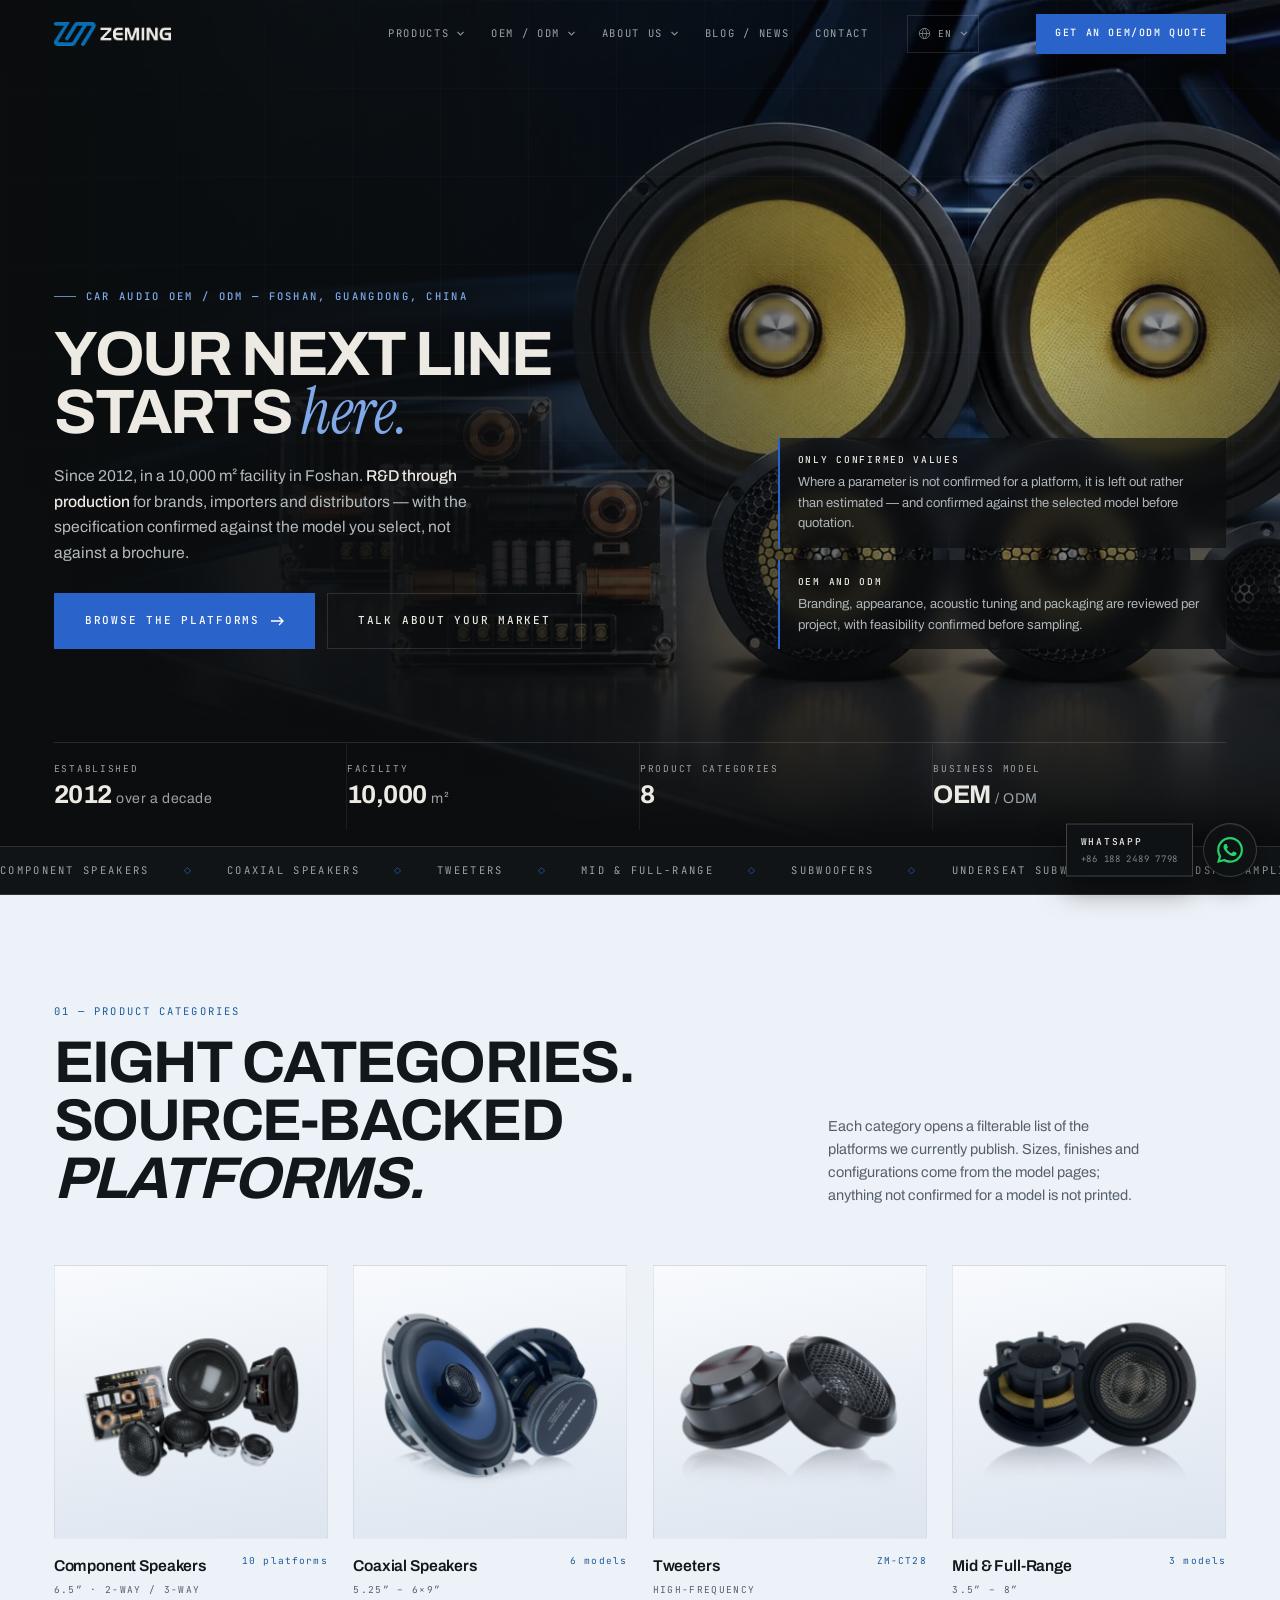
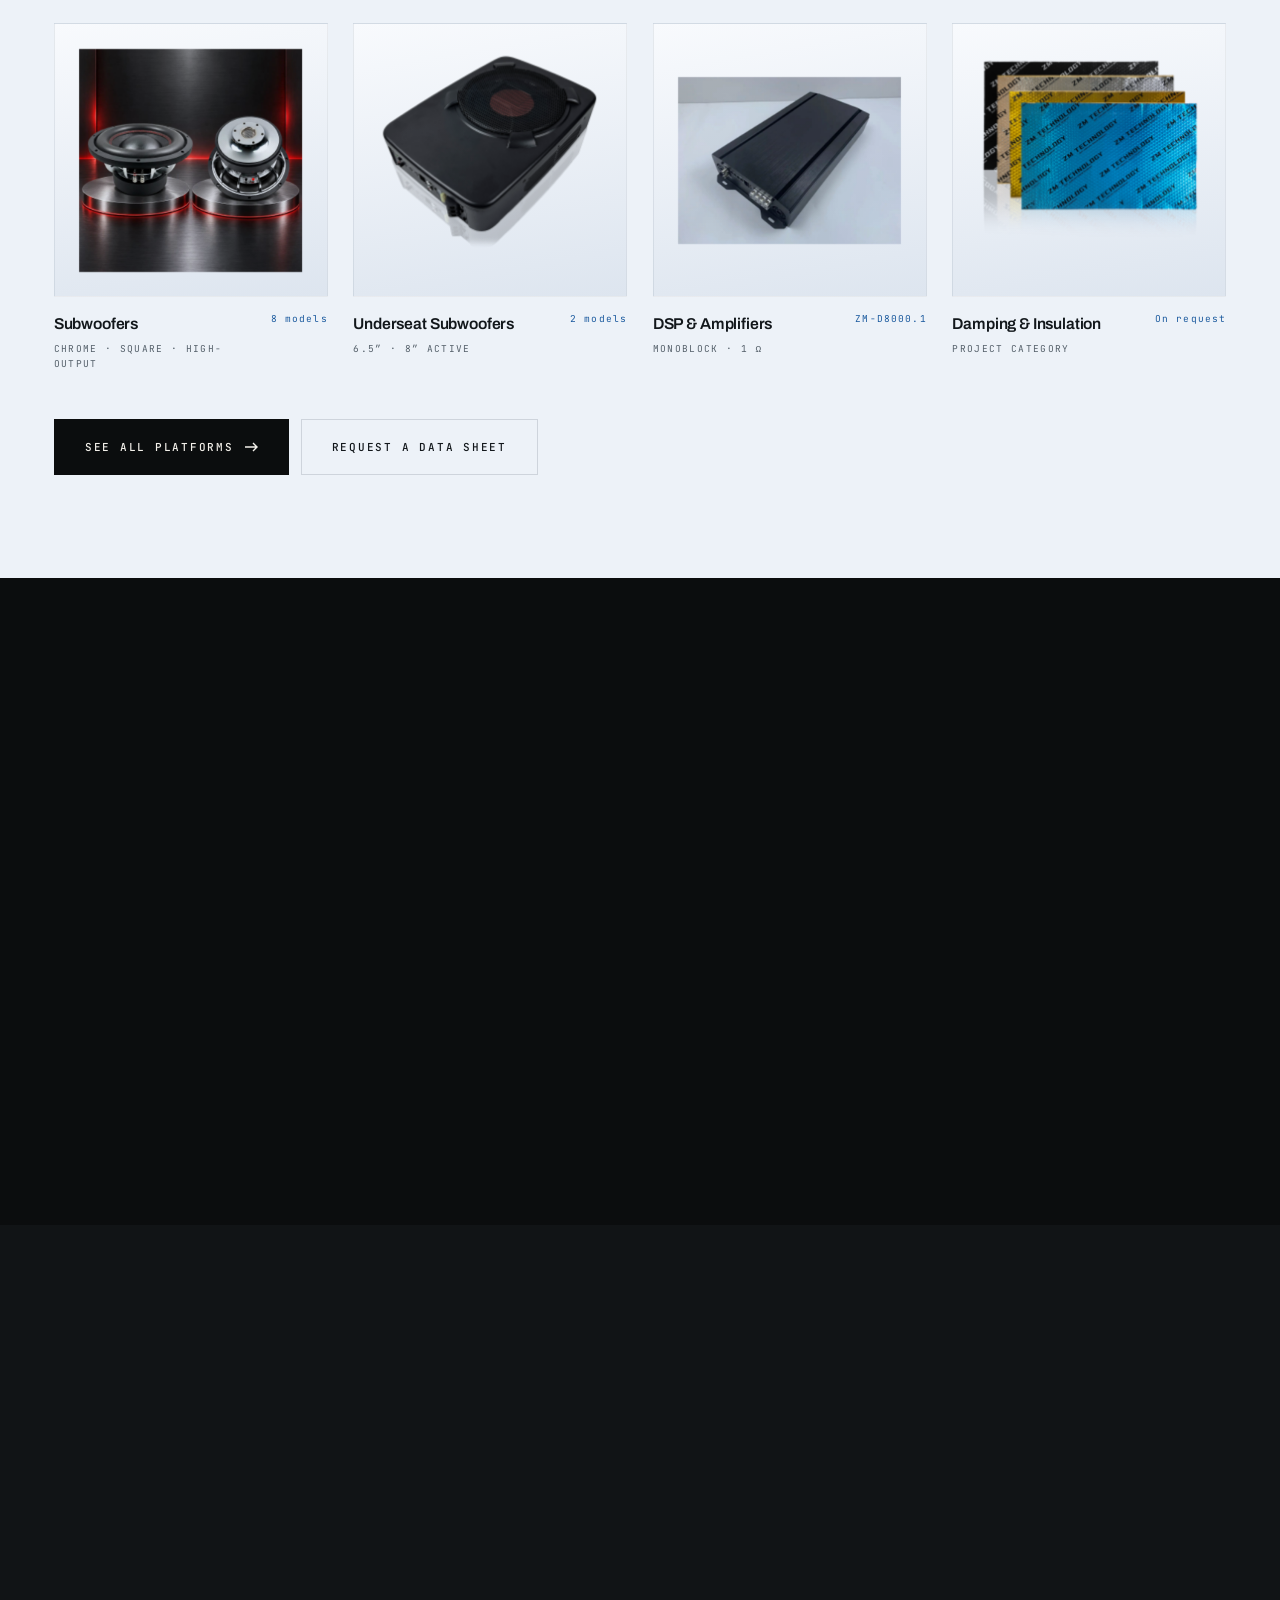
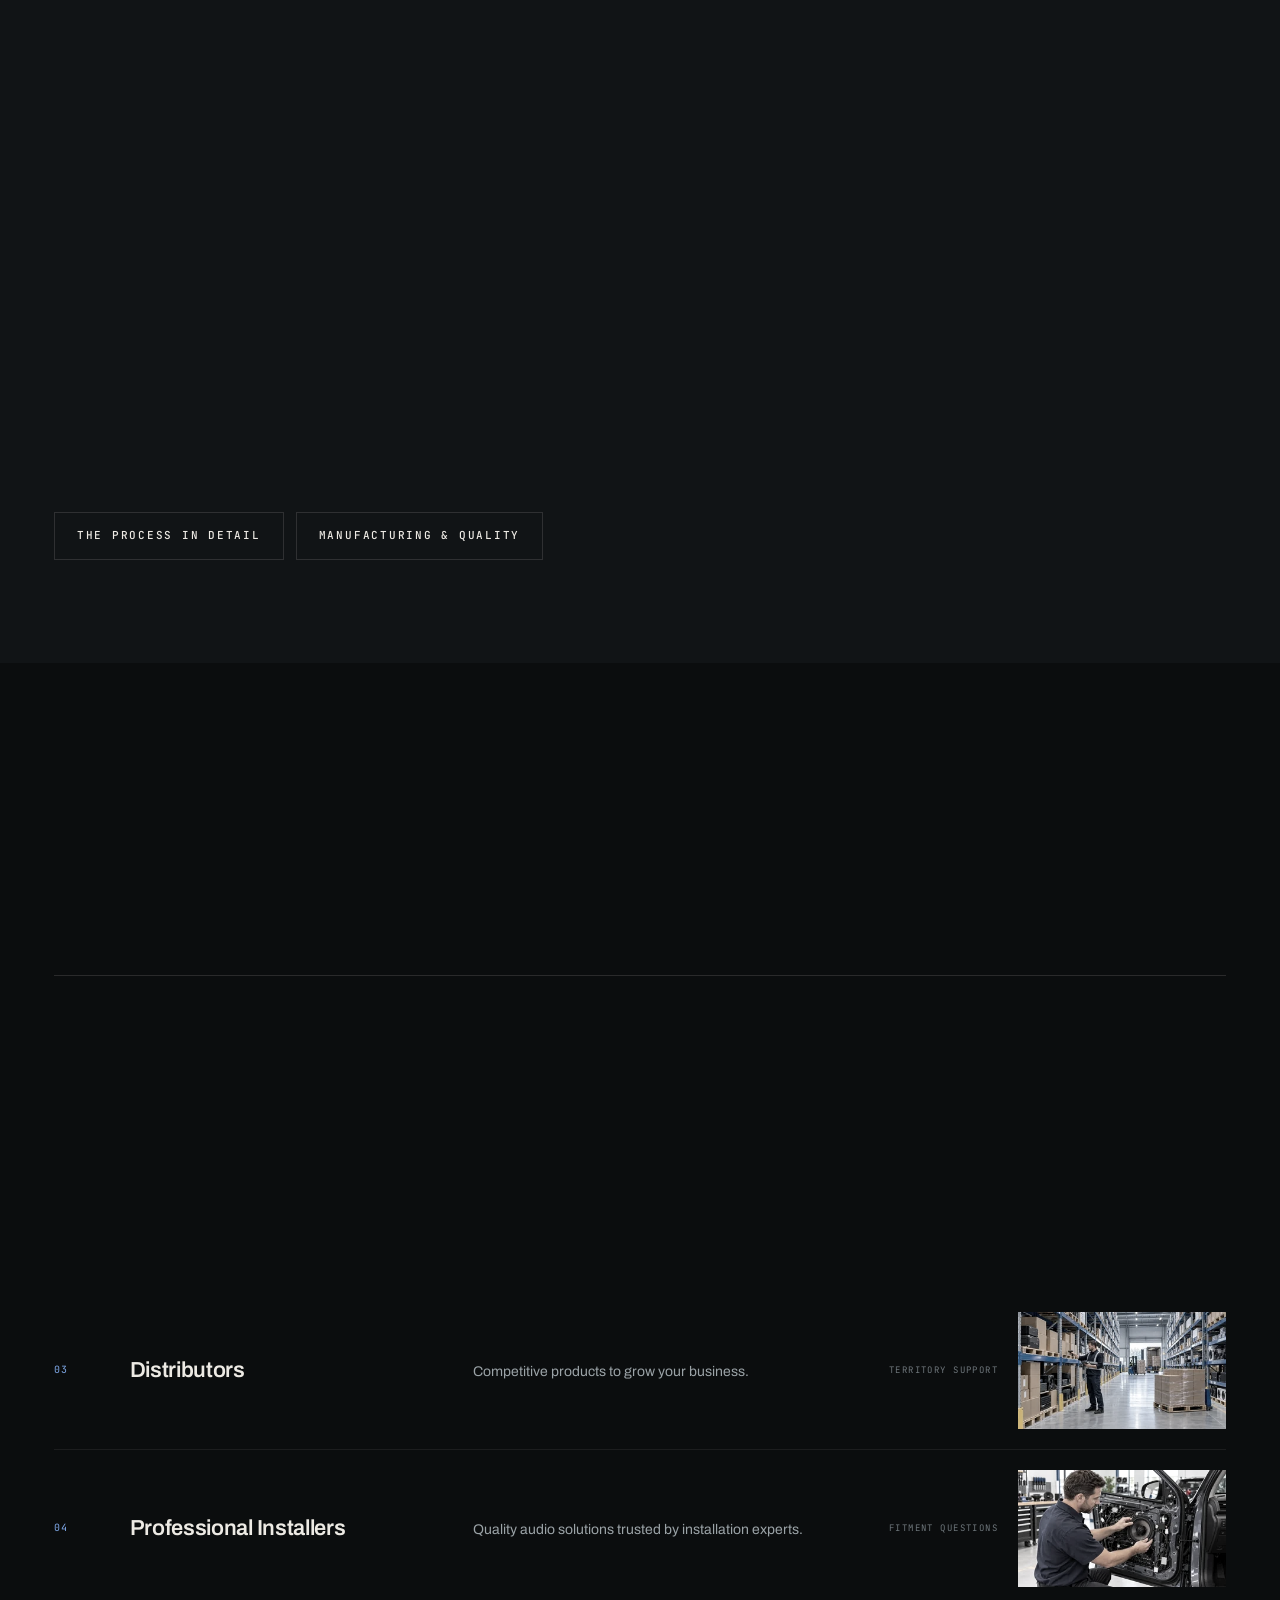
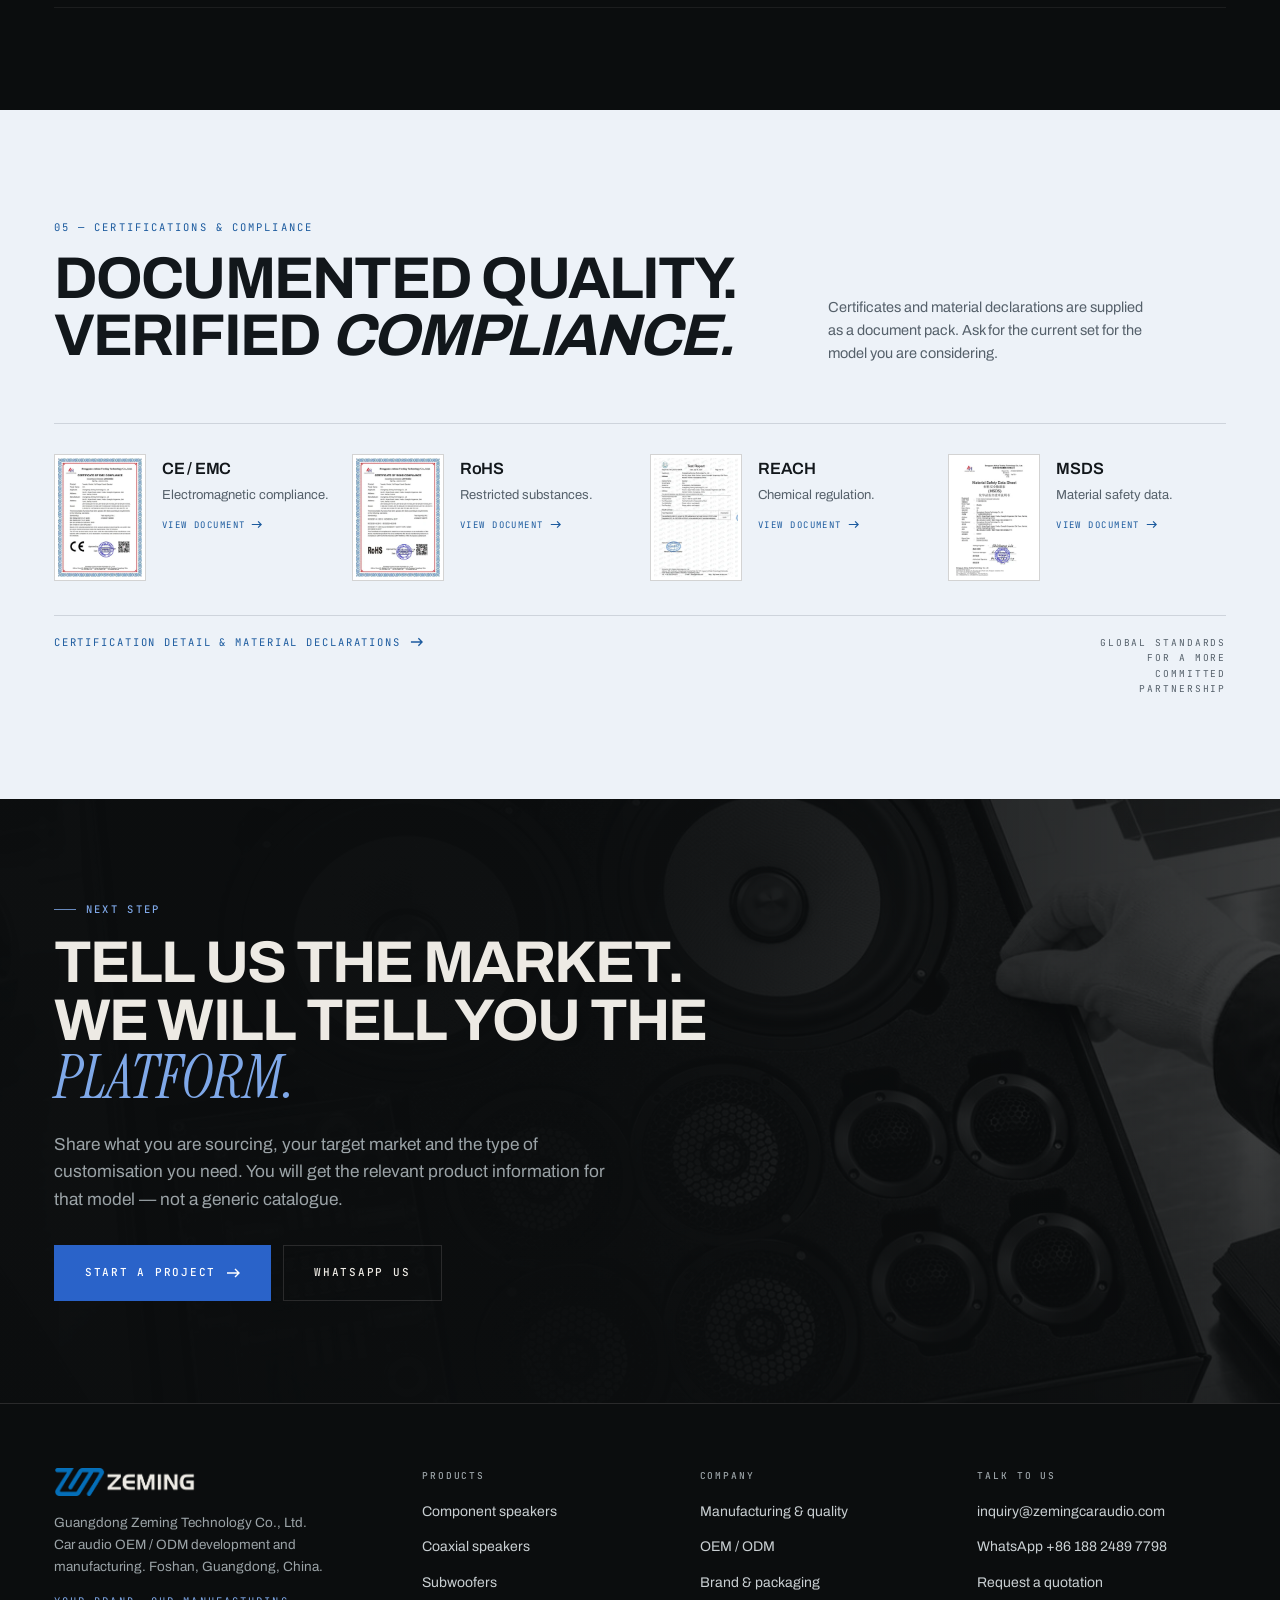
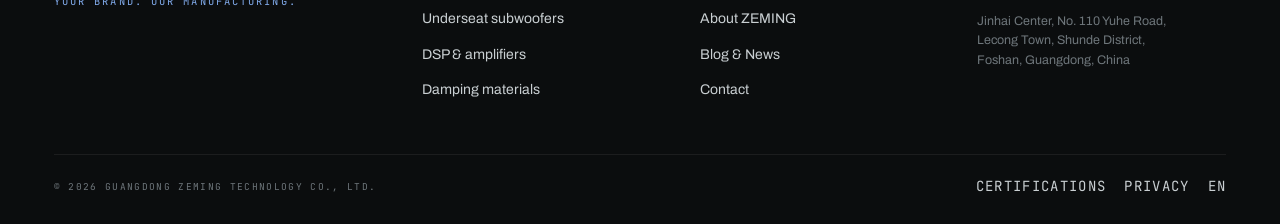
==== commit 3d994c5a: "Normalise line endings to LF and guard the style layer The repository had been storing CRLF, so a fr" ====
--- a/index.html
+++ b/index.html
@@ -1,590 +1,649 @@
-<!DOCTYPE html>
-<html lang="en">
-<head>
-<meta charset="UTF-8">
-<meta name="viewport" content="width=device-width, initial-scale=1">
-<title>ZEMING — Car Audio OEM / ODM Manufacturer in Foshan, China</title>
-<meta name="description" content="ZEMING develops and manufactures car audio platforms for global aftermarket brands: component and coaxial speakers, subwoofers, underseat subwoofers, DSP amplifiers. OEM / ODM, Foshan, Guangdong, since 2012.">
-<link rel="stylesheet" href="assets/fonts.css">
-<link rel="stylesheet" href="assets/site.css">
-<link rel="stylesheet" href="assets/catalog.css">
-<link rel="icon" href="assets/img/logo-header.png">
-</head>
-<body>
-<a class="skip" href="#main">Skip to content</a>
-
-<header class="nav" id="nav">
-  <div class="nav__inner">
-    <a class="nav__logo" href="index.html" aria-label="ZEMING CAR AUDIO — home">
-      <img class="logo-d" src="assets/img/logo-header-dark.png" alt="ZEMING" width="1172" height="240">
-    </a>
-    <nav class="nav__links" aria-label="Primary">
-      <div class="navm" data-navm>
-        <a class="navm__btn" href="products.html#catalogue" aria-expanded="false" aria-haspopup="true" aria-controls="navm-products">Products <svg class="navm__caret" width="9" height="5" viewBox="0 0 8 5" fill="none" aria-hidden="true"><path d="M1 1l3 3 3-3" stroke="currentColor" stroke-width="1.2"/></svg></a>
-        <div class="navm__panel navm__panel--mega" id="navm-products">
-          <div class="mega">
-            <div class="mega__head">
-              <span class="mega__kicker">Product catalogue</span>
-              <span class="mega__count">30 platforms &middot; 8 categories</span>
-            </div>
-            <div class="mega__body">
-              <div class="mega__left">
-                <p class="mega__label">By family</p>
-                <div class="mega__cols">
-                  <a class="mega__item" href="products.html#component"><span>Component speakers</span><em>10</em></a>
-                  <a class="mega__item" href="products.html#subwoofer"><span>Subwoofers</span><em>8</em></a>
-                  <a class="mega__item" href="products.html#coaxial"><span>Coaxial speakers</span><em>6</em></a>
-                  <a class="mega__item" href="products.html#activebass"><span>Underseat subwoofers</span><em>2</em></a>
-                  <a class="mega__item" href="products.html#midrange"><span>Mid &amp; full-range</span><em>2</em></a>
-                  <a class="mega__item" href="products.html#amp"><span>DSP &amp; amplifiers</span><em>1</em></a>
-                  <a class="mega__item" href="products.html#tweeter"><span>Tweeters</span><em>1</em></a>
-                  <a class="mega__item" href="contact.html?topic=damping"><span>Damping &amp; insulation</span><em>&mdash;</em></a>
-                </div>
-                <p class="mega__note">Sizes, finishes and configurations are confirmed per model.</p>
-              </div>
-              <a class="mega__feat" href="product-zm-m65k.html">
-                <span class="mega__shot"><img src="assets/img/opt/nav-m65k.webp" alt="ZM-M65K 2-way + 3-way component platform" width="520" height="341"></span>
-                <span class="mega__meta">
-                  <span class="mega__tag">Featured platform</span>
-                  <b>ZM-M65K</b>
-                  <small>6.5&Prime; &middot; 2-way + 3-way platform</small>
-                </span>
-                <span class="mega__go">View platform <svg width="13" height="9" viewBox="0 0 14 10" fill="none" aria-hidden="true"><path d="M9 1l4 4-4 4M1 5h12" stroke="currentColor" stroke-width="1.3"/></svg></span>
-              </a>
-            </div>
-            <div class="mega__foot">
-              <a href="products.html#catalogue">All 30 platforms <svg width="13" height="9" viewBox="0 0 14 10" fill="none" aria-hidden="true"><path d="M9 1l4 4-4 4M1 5h12" stroke="currentColor" stroke-width="1.3"/></svg></a>
-              <a href="contact.html">Request a data sheet <svg width="13" height="9" viewBox="0 0 14 10" fill="none" aria-hidden="true"><path d="M9 1l4 4-4 4M1 5h12" stroke="currentColor" stroke-width="1.3"/></svg></a>
-            </div>
-          </div>
-        </div>
-      </div>
-
-      <div class="navm" data-navm>
-        <a class="navm__btn" href="oem-odm.html" aria-expanded="false" aria-haspopup="true" aria-controls="navm-oem">OEM / ODM <svg class="navm__caret" width="9" height="5" viewBox="0 0 8 5" fill="none" aria-hidden="true"><path d="M1 1l3 3 3-3" stroke="currentColor" stroke-width="1.2"/></svg></a>
-        <div class="navm__panel" id="navm-oem">
-          <p class="navm__lead">Development &amp; manufacturing</p>
-          <a class="navm__item" href="oem-odm.html"><span><b>OEM / ODM overview</b><small>Define &rarr; Produce, seven steps</small></span></a>
-          <a class="navm__item" href="capabilities.html#production"><span><b>Manufacturing</b><small>Production floor</small></span></a>
-          <a class="navm__item" href="capabilities.html#quality"><span><b>Quality control</b><small>Inspection stages</small></span></a>
-          <a class="navm__item" href="brand-studio.html"><span><b>Brand &amp; packaging</b><small>Logo, styling, packaging</small></span></a>
-        </div>
-      </div>
-
-      <div class="navm" data-navm>
-        <a class="navm__btn" href="company.html" aria-expanded="false" aria-haspopup="true" aria-controls="navm-about">About Us <svg class="navm__caret" width="9" height="5" viewBox="0 0 8 5" fill="none" aria-hidden="true"><path d="M1 1l3 3 3-3" stroke="currentColor" stroke-width="1.2"/></svg></a>
-        <div class="navm__panel navm__panel--right" id="navm-about">
-          <p class="navm__lead">The company</p>
-          <a class="navm__item" href="company.html"><span><b>Company</b><small>Guangdong Zeming Technology</small></span></a>
-          <a class="navm__item" href="capabilities.html#certification"><span><b>Certifications</b><small>CE / EMC &middot; RoHS &middot; REACH &middot; MSDS</small></span></a>
-          <a class="navm__item" href="contact.html"><span><b>Contact</b><small>Foshan, Guangdong</small></span></a>
-        </div>
-      </div>
-
-      <a class="nav__link" href="news.html">Blog / News</a>
-      <a class="nav__link" href="contact.html">Contact</a>
-    </nav>
-    <div class="lang" data-lang>
-      <button class="lang__btn" type="button" aria-expanded="false" aria-controls="langPanel" aria-label="Language: English">
-        <svg width="13" height="13" viewBox="0 0 16 16" fill="none" aria-hidden="true"><circle cx="8" cy="8" r="6.4" stroke="currentColor" stroke-width="1.1"/><path d="M1.6 8h12.8M8 1.6c1.75 1.8 2.7 4 2.7 6.4S9.75 12.6 8 14.4C6.25 12.6 5.3 10.4 5.3 8S6.25 3.4 8 1.6z" stroke="currentColor" stroke-width="1.1"/></svg>
-        <span class="lang__code">EN</span>
-        <svg class="lang__caret" width="8" height="5" viewBox="0 0 8 5" fill="none" aria-hidden="true"><path d="M1 1l3 3 3-3" stroke="currentColor" stroke-width="1.2"/></svg>
-      </button>
-      <div class="lang__panel" id="langPanel" role="group" aria-label="Select language" hidden>
-        <button class="lang__opt is-active" type="button" data-lang-code="en"><span class="lang__native">English</span><span class="lang__check" aria-hidden="true">✓</span></button>
-        <button class="lang__opt" type="button" data-lang-code="zh"><span class="lang__native">中文</span><span class="lang__tag">Soon</span></button>
-        <button class="lang__opt" type="button" data-lang-code="es"><span class="lang__native">Español</span><span class="lang__tag">Soon</span></button>
-        <button class="lang__opt" type="button" data-lang-code="de"><span class="lang__native">Deutsch</span><span class="lang__tag">Soon</span></button>
-        <button class="lang__opt" type="button" data-lang-code="fr"><span class="lang__native">Français</span><span class="lang__tag">Soon</span></button>
-        <p class="lang__note" hidden></p>
-      </div>
-    </div>
-    <div class="nav__cta"><a class="btn btn--brand" href="contact.html">Get an OEM/ODM Quote</a></div>
-    <button class="nav__burger" aria-label="Open menu" aria-expanded="false" aria-controls="drawer"><span></span></button>
-  </div>
-</header>
-
-<div class="drawer" id="drawer">
-<div class="drawer__nav">
-  <details class="dacc">
-    <summary><span>Products</span><span class="dacc__n">01</span></summary>
-    <div class="dacc__body">
-      <a href="products.html#component"><span>Component speakers</span><i>10</i></a>
-      <a href="products.html#subwoofer"><span>Subwoofers</span><i>8</i></a>
-      <a href="products.html#coaxial"><span>Coaxial speakers</span><i>6</i></a>
-      <a href="products.html#activebass"><span>Underseat subwoofers</span><i>2</i></a>
-      <a href="products.html#midrange"><span>Mid &amp; full-range</span><i>2</i></a>
-      <a href="products.html#amp"><span>DSP &amp; amplifiers</span><i>1</i></a>
-      <a href="products.html#tweeter"><span>Tweeters</span><i>1</i></a>
-      <a href="contact.html?topic=damping"><span>Damping &amp; insulation</span><i>&mdash;</i></a>
-      <a href="products.html#catalogue" class="drawer__all"><span>All 30 platforms</span><i>&rarr;</i></a>
-    </div>
-  </details>
-  <details class="dacc">
-    <summary><span>OEM / ODM</span><span class="dacc__n">02</span></summary>
-    <div class="dacc__body">
-      <a href="oem-odm.html"><span>OEM / ODM overview</span></a>
-      <a href="capabilities.html#production"><span>Manufacturing</span></a>
-      <a href="capabilities.html#quality"><span>Quality control</span></a>
-      <a href="brand-studio.html"><span>Brand &amp; packaging</span></a>
-    </div>
-  </details>
-  <details class="dacc">
-    <summary><span>About Us</span><span class="dacc__n">03</span></summary>
-    <div class="dacc__body">
-      <a href="company.html"><span>Company</span></a>
-      <a href="capabilities.html#certification"><span>Certifications</span></a>
-      <a href="contact.html"><span>Contact</span></a>
-    </div>
-  </details>
-  <a href="news.html" class="drawer__top" style="border-bottom:1px solid var(--line-d-2)">Blog / News <span>04</span></a>
-  <a href="contact.html" class="drawer__top">Contact <span>05</span></a>
-  <div class="drawer__cta"><a class="btn btn--brand" href="contact.html">Get an OEM/ODM Quote</a></div>
-</div>
-  <div class="drawer__lang">
-    <span class="mono">Language</span>
-    <div class="lang-row">
-      <button class="lang-chip is-active" type="button" data-lang-code="en">English</button>
-      <button class="lang-chip" type="button" data-lang-code="zh">中文<span class="lang__tag">Soon</span></button>
-      <button class="lang-chip" type="button" data-lang-code="es">Español<span class="lang__tag">Soon</span></button>
-      <button class="lang-chip" type="button" data-lang-code="de">Deutsch<span class="lang__tag">Soon</span></button>
-      <button class="lang-chip" type="button" data-lang-code="fr">Français<span class="lang__tag">Soon</span></button>
-    </div>
-    <p class="lang__note" hidden></p>
-  </div>
-  <div class="drawer__foot">
-    <span class="mono">inquiry@zemingcaraudio.com</span>
-    <span class="mono">+86 188 2489 7798 · WhatsApp</span>
-    <span class="mono">Foshan, Guangdong, China</span>
-  </div>
-</div>
-
-<main id="main">
-
-<section class="hero">
-  <div class="hero__bg" role="img" aria-label="ZEMING component speaker system on a dark background"><img src="assets/img/opt/hero-1920.webp" srcset="assets/img/opt/hero-1200.webp 1200w, assets/img/opt/hero-1920.webp 1920w, assets/img/opt/hero-2880.webp 2880w" sizes="100vw" alt="" width="1920" height="800" fetchpriority="high" decoding="async"></div>
-  <div class="hero__scrim"></div>
-  <div class="hero__grid"></div>
-
-  <div class="wrap hero__inner">
-    <div class="hero__top">
-      <div>
-        <p class="eyebrow reveal">Car audio OEM / ODM — Foshan, Guangdong, China</p>
-        <h1 class="h-hero hero__h reveal" style="--i:1">
-          <span>Your next line</span>
-          <span>starts <em>here.</em></span>
-        </h1>
-        <p class="hero__sub reveal" style="--i:2">Since 2012, in a 10,000 m² facility in Foshan. <strong>R&amp;D through production</strong> for brands, importers and distributors — with the specification confirmed against the model you select, not against a brochure.</p>
-        <div class="btn-row hero__actions reveal" style="--i:3">
-          <a class="btn btn--brand btn--lg" href="products.html">Browse the platforms
-            <svg width="14" height="10" viewBox="0 0 14 10" fill="none" aria-hidden="true"><path d="M9 1l4 4-4 4M1 5h12" stroke="currentColor" stroke-width="1.4"/></svg>
-          </a>
-          <a class="btn btn--ghost btn--lg" href="contact.html">Talk about your market</a>
-        </div>
-      </div>
-      <div class="hero__aside reveal" style="--i:4">
-        <div class="hero__note">
-          <b>Only confirmed values</b>
-          Where a parameter is not confirmed for a platform, it is left out rather than estimated — and confirmed against the selected model before quotation.
-        </div>
-        <div class="hero__note">
-          <b>OEM and ODM</b>
-          Branding, appearance, acoustic tuning and packaging are reviewed per project, with feasibility confirmed before sampling.
-        </div>
-      </div>
-    </div>
-
-    <dl class="hero__stats">
-      <div class="hero__stat"><dt>Established</dt><dd>2012 <small>over a decade</small></dd></div>
-      <div class="hero__stat"><dt>Facility</dt><dd>10,000 <small>m²</small></dd></div>
-      <div class="hero__stat"><dt>Product categories</dt><dd>8</dd></div>
-      <div class="hero__stat"><dt>Business model</dt><dd>OEM <small>/ ODM</small></dd></div>
-    </dl>
-  </div>
-</section>
-
-<div class="marq" aria-hidden="true">
-  <div class="marq__track">
-    <span>Component speakers</span><span>Coaxial speakers</span><span>Tweeters</span><span>Mid &amp; full-range</span><span>Subwoofers</span><span>Underseat subwoofers</span><span>DSP &amp; amplifiers</span><span>Sound damping</span><span>OEM / ODM</span>
-    <span>Component speakers</span><span>Coaxial speakers</span><span>Tweeters</span><span>Mid &amp; full-range</span><span>Subwoofers</span><span>Underseat subwoofers</span><span>DSP &amp; amplifiers</span><span>Sound damping</span><span>OEM / ODM</span>
-  </div>
-</div>
-
-<!-- 01 product categories -->
-<section class="section section--bone is-light">
-  <div class="wrap">
-    <div class="sec-head">
-      <div>
-        <p class="idx reveal">01 — Product categories</p>
-        <h2 class="h-1 reveal" style="--i:1">Eight categories.<br>Source-backed <em>platforms.</em></h2>
-      </div>
-      <p class="sec-head__aside reveal" style="--i:2">Each category opens a filterable list of the platforms we currently publish. Sizes, finishes and configurations come from the model pages; anything not confirmed for a model is not printed.</p>
-    </div>
-
-    <div class="grid g4">
-      <a class="ptile reveal" href="products.html#component">
-        <div class="ptile__media"><img src="assets/img/pic/p-component.png" alt="ZEMING component speaker set" loading="lazy" width="1200" height="1200"></div>
-        <div class="ptile__meta"><div><div class="ptile__name">Component Speakers</div><div class="ptile__tag">6.5″ · 2-way / 3-way</div></div><span class="ptile__model">10 platforms</span></div>
-      </a>
-      <a class="ptile reveal" style="--i:1" href="products.html#coaxial">
-        <div class="ptile__media"><img src="assets/img/pic/p-coaxial.png" alt="ZEMING coaxial car speaker" loading="lazy" width="1200" height="1200"></div>
-        <div class="ptile__meta"><div><div class="ptile__name">Coaxial Speakers</div><div class="ptile__tag">5.25″ – 6×9″</div></div><span class="ptile__model">6 models</span></div>
-      </a>
-      <a class="ptile reveal" style="--i:2" href="products.html#tweeter">
-        <div class="ptile__media"><img src="assets/img/pic/cat-tweeter.png" alt="ZEMING car tweeter" loading="lazy" width="1200" height="1200"></div>
-        <div class="ptile__meta"><div><div class="ptile__name">Tweeters</div><div class="ptile__tag">High-frequency</div></div><span class="ptile__model">ZM-CT28</span></div>
-      </a>
-      <a class="ptile reveal" style="--i:3" href="products.html#midrange">
-        <div class="ptile__media"><img src="assets/img/pic/cat-midrange.png" alt="ZEMING mid-range speaker" loading="lazy" width="1200" height="1200"></div>
-        <div class="ptile__meta"><div><div class="ptile__name">Mid &amp; Full-Range</div><div class="ptile__tag">3.5″ – 8″</div></div><span class="ptile__model">3 models</span></div>
-      </a>
-      <a class="ptile reveal" href="products.html#subwoofer">
-        <div class="ptile__media"><img src="assets/img/pic/sub-chrome.jpg" alt="ZEMING chrome-plated subwoofer" loading="lazy" width="1200" height="1200"></div>
-        <div class="ptile__meta"><div><div class="ptile__name">Subwoofers</div><div class="ptile__tag">Chrome · square · high-output</div></div><span class="ptile__model">8 models</span></div>
-      </a>
-      <a class="ptile reveal" style="--i:1" href="products.html#activebass">
-        <div class="ptile__media"><img src="assets/img/pic/cat-activebass.png" alt="ZEMING active underseat subwoofer" loading="lazy" width="1200" height="1200"></div>
-        <div class="ptile__meta"><div><div class="ptile__name">Underseat Subwoofers</div><div class="ptile__tag">6.5″ · 8″ active</div></div><span class="ptile__model">2 models</span></div>
-      </a>
-      <a class="ptile reveal" style="--i:2" href="products.html#amp">
-        <div class="ptile__media"><img src="assets/img/pic/amp-d8000.jpg" alt="ZEMING monoblock car amplifier" loading="lazy" width="1200" height="1200"></div>
-        <div class="ptile__meta"><div><div class="ptile__name">DSP &amp; Amplifiers</div><div class="ptile__tag">Monoblock · 1 Ω</div></div><span class="ptile__model">ZM-D8000.1</span></div>
-      </a>
-      <a class="ptile reveal" style="--i:3" href="contact.html?topic=damping">
-        <div class="ptile__media"><img src="assets/img/pic/cat-damping.png" alt="ZEMING sound damping material" loading="lazy" width="1200" height="1200"></div>
-        <div class="ptile__meta"><div><div class="ptile__name">Damping &amp; Insulation</div><div class="ptile__tag">Project category</div></div><span class="ptile__model">On request</span></div>
-      </a>
-    </div>
-
-    <div class="btn-row mt-7">
-      <a class="btn btn--ink btn--lg" href="products.html">See all platforms
-        <svg width="14" height="10" viewBox="0 0 14 10" fill="none" aria-hidden="true"><path d="M9 1l4 4-4 4M1 5h12" stroke="currentColor" stroke-width="1.4"/></svg>
-      </a>
-      <a class="btn btn--ghost btn--lg" href="contact.html">Request a data sheet</a>
-    </div>
-  </div>
-</section>
-
-<!-- 02 stance -->
-<section class="section">
-  <div class="wrap">
-    <div class="split split--40">
-      <div>
-        <p class="idx reveal">02 — How we publish data</p>
-        <h2 class="statement reveal" style="--i:1">No unverified parameter is treated as an <em>approved specification.</em></h2>
-        <figure class="stance-fig reveal" style="--i:2">
-          <img src="assets/img/opt/stance-measure.webp" alt="ZEMING engineer measuring a driver against its response curve in the lab" loading="lazy" width="940" height="529">
-          <figcaption class="mono">Measured in-house · Foshan, Guangdong</figcaption>
-        </figure>
-      </div>
-      <div>
-        <p class="lead reveal" style="--i:2">Most product pages in this industry are written to look complete. Ours are written to stay correct: a value appears only when the model file backs it, and the dash means we have not confirmed it yet.</p>
-        <p class="body-copy mt-4 reveal" style="--i:3">That is a slower way to build a catalogue, and a faster way to avoid a claim you cannot defend when a customer measures the sample. Final specifications, fitment and packaging remain subject to model review — the approved sample governs the order.</p>
-        <div class="btn-row mt-6 reveal" style="--i:4">
-          <a class="btn btn--brand" href="products.html">See the platforms
-            <svg width="14" height="10" viewBox="0 0 14 10" fill="none" aria-hidden="true"><path d="M9 1l4 4-4 4M1 5h12" stroke="currentColor" stroke-width="1.4"/></svg>
-          </a>
-          <a class="btn btn--ghost" href="capabilities.html">Manufacturing &amp; quality</a>
-        </div>
-      </div>
-    </div>
-  </div>
-</section>
-
-<!-- 03 process -->
-<section class="section section--ink2">
-  <div class="wrap">
-    <div class="sec-head">
-      <div>
-        <p class="idx reveal">03 — OEM / ODM process</p>
-        <h2 class="h-1 reveal" style="--i:1">Your ideas.<br>Our expertise.<br>Real <em>products.</em></h2>
-      </div>
-      <p class="sec-head__aside reveal" style="--i:2">Flexible OEM / ODM services that turn a concept into a car audio product line — seven steps, each one closing before the next opens.</p>
-    </div>
-
-    <ol class="flow">
-      <li class="flow__item reveal">
-        <div class="flow__hd"><span class="flow__n">01</span><span class="flow__t">Define</span></div>
-        <p class="flow__d">Market needs &amp; product concept</p>
-        <div class="flow__media"><img src="assets/img/opt/flow-define.webp" alt="Speaker samples, crossover boards and sketches laid out for a product definition meeting" loading="lazy" width="560" height="700"></div>
-      </li>
-      <li class="flow__item reveal" style="--i:1">
-        <div class="flow__hd"><span class="flow__n">02</span><span class="flow__t">Engineer</span></div>
-        <p class="flow__d">Acoustic &amp; structural design</p>
-        <div class="flow__media"><img src="assets/img/opt/flow-engineer.webp" alt="Engineer comparing a driver against its CAD model on screen" loading="lazy" width="560" height="700"></div>
-      </li>
-      <li class="flow__item reveal" style="--i:2">
-        <div class="flow__hd"><span class="flow__n">03</span><span class="flow__t">Tune</span></div>
-        <p class="flow__d">Sound performance optimisation</p>
-        <div class="flow__media"><img src="assets/img/opt/flow-tune.webp" alt="Driver under measurement in an anechoic chamber with a calibrated microphone" loading="lazy" width="560" height="700"></div>
-      </li>
-      <li class="flow__item reveal" style="--i:3">
-        <div class="flow__hd"><span class="flow__n">04</span><span class="flow__t">Prototype</span></div>
-        <p class="flow__d">Samples &amp; verification</p>
-        <div class="flow__media"><img src="assets/img/opt/flow-prototype.webp" alt="Gloved hands assembling a prototype driver for verification" loading="lazy" width="560" height="700"></div>
-      </li>
-      <li class="flow__item reveal" style="--i:4">
-        <div class="flow__hd"><span class="flow__n">05</span><span class="flow__t">Brand</span></div>
-        <p class="flow__d">Logo, styling &amp; customisation</p>
-        <div class="flow__media"><img src="assets/img/opt/flow-brand.webp" alt="Brand plates, colour and finish samples reviewed next to finished speakers" loading="lazy" width="560" height="700"></div>
-      </li>
-      <li class="flow__item reveal" style="--i:5">
-        <div class="flow__hd"><span class="flow__n">06</span><span class="flow__t">Package</span></div>
-        <p class="flow__d">Tailored packaging design</p>
-        <div class="flow__media"><img src="assets/img/opt/flow-package.webp" alt="Component speaker set packed in a custom foam-lined box" loading="lazy" width="560" height="700"></div>
-      </li>
-      <li class="flow__item reveal" style="--i:6">
-        <div class="flow__hd"><span class="flow__n">07</span><span class="flow__t">Produce</span></div>
-        <p class="flow__d">Mass production &amp; quality control</p>
-        <div class="flow__media"><img src="assets/img/opt/flow-produce.webp" alt="Operators inspecting subwoofer frames on the assembly line" loading="lazy" width="560" height="700"></div>
-      </li>
-    </ol>
-
-    <div class="grid g3 mt-7">
-      <div class="card reveal"><div class="card__body"><p class="card__kicker">Manufacturing</p><h3 class="h-3 mt-2">Input control</h3><p class="card__desc">Materials and components are checked against the confirmed project requirements before assembly.</p></div></div>
-      <div class="card reveal" style="--i:1"><div class="card__body"><p class="card__kicker">Manufacturing</p><h3 class="h-3 mt-2">Process management</h3><p class="card__desc">Production checkpoints support repeatability and issue traceability through the run.</p></div></div>
-      <div class="card reveal" style="--i:2"><div class="card__body"><p class="card__kicker">Quality</p><h3 class="h-3 mt-2">Final release</h3><p class="card__desc">Inspection and packaging review precede outbound shipment.</p></div></div>
-    </div>
-
-    <div class="btn-row mt-6">
-      <a class="btn btn--ghost" href="oem-odm.html">The process in detail</a>
-      <a class="btn btn--ghost" href="capabilities.html">Manufacturing &amp; quality</a>
-    </div>
-  </div>
-</section>
-
-<!-- 04 who we work with -->
-<section class="section">
-  <div class="wrap">
-    <div class="sec-head">
-      <div>
-        <p class="idx reveal">04 — Who we work with</p>
-        <h2 class="h-1 reveal" style="--i:1">Built for the<br>global <em>aftermarket.</em></h2>
-      </div>
-      <p class="sec-head__aside reveal" style="--i:2">Four kinds of buyer, four different sets of questions. The platform may be the same; the confirmation work is not.</p>
-    </div>
-
-    <div class="aud">
-      <div class="aud__row reveal">
-        <span class="aud__n">01</span>
-        <h3 class="aud__t">Car Audio Brands</h3>
-        <p class="aud__d">Expand your product line-up with a reliable manufacturing partner.</p>
-        <span class="aud__tag">Private label</span>
-        <div class="aud__fig"><img src="assets/img/opt/aud-brands.webp" alt="A brand owner reviewing speaker samples, finishes and packaging options" loading="lazy" width="352" height="198"></div>
-      </div>
-      <div class="aud__row reveal" style="--i:1">
-        <span class="aud__n">02</span>
-        <h3 class="aud__t">Importers</h3>
-        <p class="aud__d">Stable supply and flexible customisation for your market.</p>
-        <span class="aud__tag">Mixed containers</span>
-        <div class="aud__fig"><img src="assets/img/opt/aud-importers.webp" alt="Pallets of export cartons being loaded at a container terminal" loading="lazy" width="352" height="198"></div>
-      </div>
-      <div class="aud__row reveal" style="--i:2">
-        <span class="aud__n">03</span>
-        <h3 class="aud__t">Distributors</h3>
-        <p class="aud__d">Competitive products to grow your business.</p>
-        <span class="aud__tag">Territory support</span>
-        <div class="aud__fig"><img src="assets/img/opt/aud-distributors.webp" alt="Warehouse racking holding cartons of car audio stock" loading="lazy" width="352" height="198"></div>
-      </div>
-      <div class="aud__row reveal" style="--i:3">
-        <span class="aud__n">04</span>
-        <h3 class="aud__t">Professional Installers</h3>
-        <p class="aud__d">Quality audio solutions trusted by installation experts.</p>
-        <span class="aud__tag">Fitment questions</span>
-        <div class="aud__fig"><img src="assets/img/opt/aud-installers.webp" alt="Installer fitting a component speaker into a car door" loading="lazy" width="352" height="198"></div>
-      </div>
-    </div>
-  </div>
-</section>
-
-<!-- 05 certification -->
-<section class="section section--bone is-light">
-  <div class="wrap">
-    <div class="sec-head">
-      <div>
-        <p class="idx reveal">05 — Certifications &amp; compliance</p>
-        <h2 class="h-1 reveal" style="--i:1">Documented quality.<br>Verified <em>compliance.</em></h2>
-      </div>
-      <p class="sec-head__aside reveal" style="--i:2">Certificates and material declarations are supplied as a document pack. Ask for the current set for the model you are considering.</p>
-    </div>
-
-    <div class="certs">
-      <a class="cert reveal" href="assets/img/pic/cert-ce.jpg" data-cert="assets/img/pic/cert-ce.jpg" data-cert-label="CE / EMC — Certificate of EMC compliance" target="_blank" rel="noopener">
-        <span class="cert__doc"><img src="assets/img/opt/cert-ce.webp" alt="CE / EMC certificate of compliance" loading="lazy" width="240" height="340"></span>
-        <span class="cert__body">
-          <span class="cert__t">CE / EMC</span>
-          <span class="cert__d">Electromagnetic compliance.</span>
-          <span class="cert__cta">View document
-            <svg width="11" height="9" viewBox="0 0 14 10" fill="none" aria-hidden="true"><path d="M9 1l4 4-4 4M1 5h12" stroke="currentColor" stroke-width="1.5"/></svg>
-          </span>
-        </span>
-      </a>
-      <a class="cert reveal" style="--i:1" href="assets/img/pic/cert-rohs.jpg" data-cert="assets/img/pic/cert-rohs.jpg" data-cert-label="RoHS — Certificate of RoHS compliance" target="_blank" rel="noopener">
-        <span class="cert__doc"><img src="assets/img/opt/cert-rohs.webp" alt="RoHS certificate of compliance" loading="lazy" width="240" height="340"></span>
-        <span class="cert__body">
-          <span class="cert__t">RoHS</span>
-          <span class="cert__d">Restricted substances.</span>
-          <span class="cert__cta">View document
-            <svg width="11" height="9" viewBox="0 0 14 10" fill="none" aria-hidden="true"><path d="M9 1l4 4-4 4M1 5h12" stroke="currentColor" stroke-width="1.5"/></svg>
-          </span>
-        </span>
-      </a>
-      <a class="cert reveal" style="--i:2" href="assets/img/pic/cert-reach.jpg" data-cert="assets/img/pic/cert-reach.jpg" data-cert-label="REACH — Chemical regulation" target="_blank" rel="noopener">
-        <span class="cert__doc"><img src="assets/img/opt/cert-reach.webp" alt="REACH compliance document" loading="lazy" width="240" height="340"></span>
-        <span class="cert__body">
-          <span class="cert__t">REACH</span>
-          <span class="cert__d">Chemical regulation.</span>
-          <span class="cert__cta">View document
-            <svg width="11" height="9" viewBox="0 0 14 10" fill="none" aria-hidden="true"><path d="M9 1l4 4-4 4M1 5h12" stroke="currentColor" stroke-width="1.5"/></svg>
-          </span>
-        </span>
-      </a>
-      <a class="cert reveal" style="--i:3" href="assets/img/pic/cert-msds.jpg" data-cert="assets/img/pic/cert-msds.jpg" data-cert-label="MSDS — Material safety data sheet" target="_blank" rel="noopener">
-        <span class="cert__doc"><img src="assets/img/opt/cert-msds.webp" alt="MSDS material safety data sheet" loading="lazy" width="240" height="340"></span>
-        <span class="cert__body">
-          <span class="cert__t">MSDS</span>
-          <span class="cert__d">Material safety data.</span>
-          <span class="cert__cta">View document
-            <svg width="11" height="9" viewBox="0 0 14 10" fill="none" aria-hidden="true"><path d="M9 1l4 4-4 4M1 5h12" stroke="currentColor" stroke-width="1.5"/></svg>
-          </span>
-        </span>
-      </a>
-    </div>
-
-    <div class="certs__foot reveal">
-      <a class="tlink" href="capabilities.html#certification">Certification detail &amp; material declarations
-        <svg width="13" height="10" viewBox="0 0 14 10" fill="none" aria-hidden="true"><path d="M9 1l4 4-4 4M1 5h12" stroke="currentColor" stroke-width="1.4"/></svg>
-      </a>
-      <span class="mono certs__tag">Global standards for a more committed partnership</span>
-    </div>
-  </div>
-</section>
-
-<section class="cta-band">
-  <img class="cta-band__bg" src="assets/img/pic/scene-package.jpg" alt="" loading="lazy" aria-hidden="true">
-  <div class="wrap cta-band__in">
-    <p class="eyebrow reveal">Next step</p>
-    <h2 class="h-1 mt-4 reveal" style="--i:1">Tell us the market.<br>We will tell you the <em>platform.</em></h2>
-    <p class="lead mt-5 reveal" style="--i:2">Share what you are sourcing, your target market and the type of customisation you need. You will get the relevant product information for that model — not a generic catalogue.</p>
-    <div class="btn-row mt-6 reveal" style="--i:3">
-      <a class="btn btn--brand btn--lg" href="contact.html">Start a project
-        <svg width="14" height="10" viewBox="0 0 14 10" fill="none" aria-hidden="true"><path d="M9 1l4 4-4 4M1 5h12" stroke="currentColor" stroke-width="1.4"/></svg>
-      </a>
-      <a class="btn btn--ghost btn--lg" href="https://wa.me/8618824897798?text=Hello%20ZEMING%2C%20I%20would%20like%20to%20discuss%20a%20car%20audio%20project." target="_blank" rel="noopener">WhatsApp us</a>
-    </div>
-  </div>
-</section>
-
-</main>
-
-<footer class="foot">
-  <div class="wrap">
-    <div class="foot__top">
-      <div>
-        <div class="foot__logo"><img src="assets/img/logo-footer-dark.png" alt="ZEMING" width="1220" height="240"></div>
-        <p class="foot__blurb">Guangdong Zeming Technology Co., Ltd. Car audio OEM / ODM development and manufacturing. Foshan, Guangdong, China.</p>
-        <p class="mono mt-4" style="color:#7FA8E8">Your brand. Our manufacturing.</p>
-      </div>
-      <div>
-        <h4>Products</h4>
-        <ul>
-          <li><a href="products.html#component">Component speakers</a></li>
-          <li><a href="products.html#coaxial">Coaxial speakers</a></li>
-          <li><a href="products.html#subwoofer">Subwoofers</a></li>
-          <li><a href="products.html#activebass">Underseat subwoofers</a></li>
-          <li><a href="products.html#amp">DSP &amp; amplifiers</a></li>
-          <li><a href="products.html">Damping materials</a></li>
-        </ul>
-      </div>
-      <div>
-        <h4>Company</h4>
-        <ul>
-          <li><a href="capabilities.html">Manufacturing &amp; quality</a></li>
-          <li><a href="oem-odm.html">OEM / ODM</a></li>
-          <li><a href="brand-studio.html">Brand &amp; packaging</a></li>
-          <li><a href="company.html">About ZEMING</a></li>
-          <li><a href="news.html">Blog &amp; News</a></li>
-          <li><a href="contact.html">Contact</a></li>
-        </ul>
-      </div>
-      <div>
-        <h4>Talk to us</h4>
-        <ul>
-          <li><a href="mailto:inquiry@zemingcaraudio.com">inquiry@zemingcaraudio.com</a></li>
-          <li><a href="https://wa.me/8618824897798" target="_blank" rel="noopener">WhatsApp +86 188 2489 7798</a></li>
-          <li><a href="contact.html">Request a quotation</a></li>
-        </ul>
-        <p class="small-note mt-4" style="color:#6E767B">Jinhai Center, No. 110 Yuhe Road,<br>Lecong Town, Shunde District,<br>Foshan, Guangdong, China</p>
-      </div>
-    </div>
-    <div class="foot__bottom">
-      <span>© 2026 Guangdong Zeming Technology Co., Ltd.</span>
-      <div>
-        <a href="company.html">Certifications</a>
-        <a href="contact.html">Privacy</a>
-        <a href="index.html">EN</a>
-      </div>
-    </div>
-  </div>
-</footer>
-
-<style>
-/* --- certifications: real document thumbnails --- */
-.certs { display: grid; gap: 28px 24px; border-top: 1px solid var(--line-l); padding-top: 30px; }
-@media (min-width: 540px) { .certs { grid-template-columns: repeat(2, minmax(0,1fr)); } }
-@media (min-width: 1000px) { .certs { grid-template-columns: repeat(4, minmax(0,1fr)); gap: 20px; } }
-
-.cert { display: flex; gap: 16px; align-items: flex-start; }
-.cert__doc {
-  flex: none; width: 92px; background: #fff; padding: 3px;
-  border: 1px solid rgba(11,13,14,.18);
-  transition: border-color .35s var(--e), transform .45s var(--e-out);
-}
-.cert__doc img { width: 100%; height: auto; display: block; }
-.cert:hover .cert__doc { border-color: var(--brand); transform: translateY(-3px); }
-.cert__body { min-width: 0; padding-top: 2px; display: block; }
-.cert__t { display: block; font-family: var(--f-display); font-weight: 600; font-size: 1.02rem; letter-spacing: -.012em; color: var(--on-paper); }
-.cert__d { display: block; font-size: 13px; line-height: 1.5; color: var(--on-paper-mut); margin-top: 4px; }
-.cert__cta { display: inline-flex; align-items: center; gap: 6px; margin-top: 12px; font-family: var(--f-mono); font-size: 9px; letter-spacing: .16em; text-transform: uppercase; color: var(--brand); }
-.cert__cta svg { transition: transform .3s var(--e-out); }
-.cert:hover .cert__cta svg { transform: translateX(3px); }
-
-.certs__foot { display: flex; flex-wrap: wrap; gap: 14px 24px; align-items: baseline; justify-content: space-between; margin-top: 34px; padding-top: 18px; border-top: 1px solid var(--line-l); }
-.certs__tag { font-size: 9.5px; letter-spacing: .2em; color: var(--on-paper-mut); max-width: 26ch; text-align: right; }
-
-.stance-fig { margin: clamp(24px, 3.5vw, 40px) 0 0; max-width: 560px; }
-.stance-fig img { width: 100%; height: auto; object-fit: cover; filter: grayscale(.22) contrast(1.03); }
-.stance-fig figcaption { margin-top: 10px; font-size: 9.5px; letter-spacing: .18em; color: #6E767B; }
-
-.aud { border-top: 1px solid var(--line-d); }
-.aud__row {
-  display: grid; grid-template-columns: 44px minmax(0,1fr) 92px;
-  gap: 4px 16px; padding: 20px 0;
-  border-bottom: 1px solid var(--line-d-2);
-  transition: padding .35s var(--e), background .35s;
-}
-.aud__row:hover { padding-left: 10px; }
-.aud__n { grid-column: 1; grid-row: 1; font-family: var(--f-mono); font-size: 10px; letter-spacing: .16em; color: var(--brand-lt); padding-top: 5px; }
-.aud__t { grid-column: 2; grid-row: 1; font-family: var(--f-display); font-weight: 600; font-size: clamp(1.1rem, 1.7vw, 1.4rem); letter-spacing: -.015em; }
-.aud__d { grid-column: 2; grid-row: 2; font-size: 14px; line-height: 1.6; color: var(--on-ink-mut); max-width: 62ch; margin-top: 4px; }
-.aud__tag { grid-column: 2; grid-row: 3; font-family: var(--f-mono); font-size: 9px; letter-spacing: .16em; text-transform: uppercase; color: #6E767B; margin-top: 8px; }
-.aud__fig { grid-column: 3; grid-row: 1 / span 3; align-self: start; margin-top: 2px; width: 92px; aspect-ratio: 1 / 1; overflow: hidden; background: var(--ink-3); }
-.aud__fig img { width: 100%; height: 100%; object-fit: cover; filter: grayscale(.55) contrast(1.03); transition: filter .5s var(--e), transform .8s var(--e-out); }
-.aud__row:hover .aud__fig img { filter: none; transform: scale(1.05); }
-
-@media (min-width: 1040px) {
-  .aud__row { grid-template-columns: 56px minmax(0,.9fr) minmax(0,1.05fr) 128px 208px; align-items: center; gap: 6px 20px; padding: 20px 0; }
-  .aud__n, .aud__t, .aud__d, .aud__tag, .aud__fig { grid-column: auto; grid-row: auto; }
-  .aud__n { padding-top: 0; }
-  .aud__tag { text-align: right; margin-top: 0; }
-  .aud__fig { align-self: center; margin-top: 0; width: 208px; aspect-ratio: 16 / 9; }
-}
-</style>
-<!-- WhatsApp floating contact -->
-<a class="wafab" href="https://wa.me/8618824897798?text=Hello%20ZEMING%2C%20I%20would%20like%20to%20discuss%20a%20car%20audio%20project." target="_blank" rel="noopener" aria-label="Chat with ZEMING on WhatsApp, +86 188 2489 7798 (opens in a new tab)">
-  <svg viewBox="0 0 24 24" aria-hidden="true" focusable="false"><path d="M17.472 14.382c-.297-.149-1.758-.867-2.03-.967-.273-.099-.471-.148-.67.15-.197.297-.767.966-.94 1.164-.173.199-.347.223-.644.075-.297-.15-1.255-.463-2.39-1.475-.883-.788-1.48-1.761-1.653-2.059-.173-.297-.018-.458.13-.606.134-.133.298-.347.446-.52.149-.174.198-.298.298-.497.099-.198.05-.371-.025-.52-.075-.149-.669-1.612-.916-2.207-.242-.579-.487-.5-.669-.51-.173-.008-.371-.01-.57-.01-.198 0-.52.074-.792.372-.272.297-1.04 1.016-1.04 2.479 0 1.462 1.065 2.875 1.213 3.074.149.198 2.096 3.2 5.077 4.487.709.306 1.262.489 1.694.625.712.227 1.36.195 1.871.118.571-.085 1.758-.719 2.006-1.413.248-.694.248-1.289.173-1.413-.074-.124-.272-.198-.57-.347m-5.421 7.403h-.004a9.87 9.87 0 01-5.031-1.378l-.361-.214-3.741.982.998-3.648-.235-.374a9.86 9.86 0 01-1.51-5.26c.001-5.45 4.436-9.884 9.888-9.884 2.64 0 5.122 1.03 6.988 2.898a9.825 9.825 0 012.893 6.994c-.003 5.45-4.437 9.884-9.885 9.884m8.413-18.297A11.815 11.815 0 0012.05 0C5.495 0 .16 5.335.157 11.892c0 2.096.547 4.142 1.588 5.945L.057 24l6.305-1.654a11.882 11.882 0 005.683 1.448h.005c6.554 0 11.89-5.335 11.893-11.893a11.821 11.821 0 00-3.48-8.413Z" fill="currentColor"/></svg>
-  <span class="wafab__tip" aria-hidden="true"><b>WhatsApp</b><small>+86 188 2489 7798</small></span>
-</a>
-<script src="assets/site.js"></script>
-</body>
-</html>
+<!DOCTYPE html>
+<html lang="en">
+<head>
+<meta charset="UTF-8">
+<meta name="viewport" content="width=device-width, initial-scale=1">
+<title>ZEMING — Car Audio OEM / ODM Manufacturer in Foshan, China</title>
+<meta name="description" content="ZEMING develops and manufactures car audio platforms for global aftermarket brands: component and coaxial speakers, subwoofers, underseat subwoofers, DSP amplifiers. OEM / ODM, Foshan, Guangdong, since 2012.">
+<link rel="stylesheet" href="assets/fonts.css">
+<link rel="stylesheet" href="assets/site.css">
+<link rel="stylesheet" href="assets/catalog.css">
+<link rel="icon" href="assets/img/logo-header.png">
+</head>
+<body>
+<a class="skip" href="#main">Skip to content</a>
+
+<header class="nav" id="nav">
+  <div class="nav__inner">
+    <a class="nav__logo" href="index.html" aria-label="ZEMING CAR AUDIO — home">
+      <img class="logo-d" src="assets/img/logo-header-dark.png" alt="ZEMING" width="1172" height="240">
+    </a>
+    <nav class="nav__links" aria-label="Primary">
+      <div class="navm" data-navm>
+        <a class="navm__btn" href="products.html#catalogue" aria-expanded="false" aria-haspopup="true" aria-controls="navm-products">Products <svg class="navm__caret" width="9" height="5" viewBox="0 0 8 5" fill="none" aria-hidden="true"><path d="M1 1l3 3 3-3" stroke="currentColor" stroke-width="1.2"/></svg></a>
+        <div class="navm__panel navm__panel--mega" id="navm-products">
+          <div class="mega">
+            <div class="mega__head">
+              <span class="mega__kicker">Product catalogue</span>
+              <span class="mega__count">30 platforms &middot; 8 categories</span>
+            </div>
+            <div class="mega__body">
+              <div class="mega__left">
+                <p class="mega__label">By family</p>
+                <div class="mega__cols">
+                  <a class="mega__item" href="products.html#component"><span>Component speakers</span><em>10</em></a>
+                  <a class="mega__item" href="products.html#subwoofer"><span>Subwoofers</span><em>8</em></a>
+                  <a class="mega__item" href="products.html#coaxial"><span>Coaxial speakers</span><em>6</em></a>
+                  <a class="mega__item" href="products.html#activebass"><span>Underseat subwoofers</span><em>2</em></a>
+                  <a class="mega__item" href="products.html#midrange"><span>Mid &amp; full-range</span><em>2</em></a>
+                  <a class="mega__item" href="products.html#amp"><span>DSP &amp; amplifiers</span><em>1</em></a>
+                  <a class="mega__item" href="products.html#tweeter"><span>Tweeters</span><em>1</em></a>
+                  <a class="mega__item" href="contact.html?topic=damping"><span>Damping &amp; insulation</span><em>&mdash;</em></a>
+                </div>
+                <p class="mega__note">Sizes, finishes and configurations are confirmed per model.</p>
+              </div>
+              <a class="mega__feat" href="product-zm-m65k.html">
+                <span class="mega__shot"><img src="assets/img/opt/nav-m65k.webp" alt="ZM-M65K 2-way + 3-way component platform" width="520" height="341"></span>
+                <span class="mega__meta">
+                  <span class="mega__tag">Featured platform</span>
+                  <b>ZM-M65K</b>
+                  <small>6.5&Prime; &middot; 2-way + 3-way platform</small>
+                </span>
+                <span class="mega__go">View platform <svg width="13" height="9" viewBox="0 0 14 10" fill="none" aria-hidden="true"><path d="M9 1l4 4-4 4M1 5h12" stroke="currentColor" stroke-width="1.3"/></svg></span>
+              </a>
+            </div>
+            <div class="mega__foot">
+              <a href="products.html#catalogue">All 30 platforms <svg width="13" height="9" viewBox="0 0 14 10" fill="none" aria-hidden="true"><path d="M9 1l4 4-4 4M1 5h12" stroke="currentColor" stroke-width="1.3"/></svg></a>
+              <a href="contact.html">Request a data sheet <svg width="13" height="9" viewBox="0 0 14 10" fill="none" aria-hidden="true"><path d="M9 1l4 4-4 4M1 5h12" stroke="currentColor" stroke-width="1.3"/></svg></a>
+            </div>
+          </div>
+        </div>
+      </div>
+
+      <div class="navm" data-navm>
+        <a class="navm__btn" href="oem-odm.html" aria-expanded="false" aria-haspopup="true" aria-controls="navm-oem">OEM / ODM <svg class="navm__caret" width="9" height="5" viewBox="0 0 8 5" fill="none" aria-hidden="true"><path d="M1 1l3 3 3-3" stroke="currentColor" stroke-width="1.2"/></svg></a>
+        <div class="navm__panel navm__panel--mega" id="navm-oem">
+          <div class="mega">
+            <div class="mega__head">
+              <span class="mega__kicker">Development &amp; manufacturing</span>
+              <span class="mega__count">7 steps &middot; 5 changeable areas</span>
+            </div>
+            <div class="mega__body">
+              <div class="mega__left">
+                <div class="mega__cols">
+                  <a class="mega__item" href="oem-odm.html"><span><b>OEM / ODM overview</b><small>Define &rarr; produce</small></span><em>01</em></a>
+                  <a class="mega__item" href="capabilities.html#production"><span><b>Manufacturing</b><small>Four production stages</small></span><em>02</em></a>
+                  <a class="mega__item" href="oem-odm.html#process"><span><b>The seven steps</b><small>One gate per step</small></span><em>03</em></a>
+                  <a class="mega__item" href="capabilities.html#quality"><span><b>Quality control</b><small>Checked before release</small></span><em>04</em></a>
+                  <a class="mega__item" href="oem-odm.html#change"><span><b>What can change</b><small>Five areas per project</small></span><em>05</em></a>
+                  <a class="mega__item" href="capabilities.html#certification"><span><b>Certifications</b><small>CE &middot; RoHS &middot; REACH &middot; MSDS</small></span><em>06</em></a>
+                  <a class="mega__item" href="brand-studio.html"><span><b>Brand &amp; packaging</b><small>Logo, finish, artwork</small></span><em>07</em></a>
+                  <a class="mega__item" href="contact.html"><span><b>Start a project</b><small>Three lines, one reply</small></span><em>08</em></a>
+                </div>
+              </div>
+              <a class="mega__feat" href="capabilities.html">
+                <span class="mega__shot"><img src="assets/img/opt/nav-oem.webp" alt="Operators assembling and inspecting speakers at the Foshan plant" width="560" height="373"></span>
+                <span class="mega__meta">
+                  <span class="mega__tag">Inside the plant</span>
+                  <b>Foshan facility</b>
+                  <small>Assembly &middot; QC &middot; final release</small>
+                </span>
+                <span class="mega__go">View capabilities <svg width="13" height="9" viewBox="0 0 14 10" fill="none" aria-hidden="true"><path d="M9 1l4 4-4 4M1 5h12" stroke="currentColor" stroke-width="1.3"/></svg></span>
+              </a>
+            </div>
+            <div class="mega__foot">
+              <a href="capabilities.html">Manufacturing &amp; quality <svg width="13" height="9" viewBox="0 0 14 10" fill="none" aria-hidden="true"><path d="M9 1l4 4-4 4M1 5h12" stroke="currentColor" stroke-width="1.3"/></svg></a>
+              <a href="contact.html">Start a project <svg width="13" height="9" viewBox="0 0 14 10" fill="none" aria-hidden="true"><path d="M9 1l4 4-4 4M1 5h12" stroke="currentColor" stroke-width="1.3"/></svg></a>
+            </div>
+          </div>
+        </div>
+      </div>
+
+      <div class="navm" data-navm>
+        <a class="navm__btn" href="company.html" aria-expanded="false" aria-haspopup="true" aria-controls="navm-about">About Us <svg class="navm__caret" width="9" height="5" viewBox="0 0 8 5" fill="none" aria-hidden="true"><path d="M1 1l3 3 3-3" stroke="currentColor" stroke-width="1.2"/></svg></a>
+        <div class="navm__panel navm__panel--mega navm__panel--mega-end" id="navm-about">
+          <div class="mega">
+            <div class="mega__head">
+              <span class="mega__kicker">The company</span>
+              <span class="mega__count">Est. 2012 &middot; Foshan, Guangdong</span>
+            </div>
+            <div class="mega__body">
+              <div class="mega__left">
+                <div class="mega__cols mega__cols--rows3">
+                  <a class="mega__item" href="company.html"><span><b>Company profile</b><small>R&amp;D to production</small></span><em>01</em></a>
+                  <a class="mega__item" href="capabilities.html#production"><span><b>Manufacturing</b><small>Assembly, Foshan</small></span><em>02</em></a>
+                  <a class="mega__item" href="company.html#facility"><span><b>Facility &amp; visit</b><small>Jinhai Center, Lecong</small></span><em>03</em></a>
+                  <a class="mega__item" href="news.html"><span><b>Blog / News</b><small>Notes from the floor</small></span><em>04</em></a>
+                  <a class="mega__item" href="capabilities.html#certification"><span><b>Certifications</b><small>CE &middot; RoHS &middot; REACH &middot; MSDS</small></span><em>05</em></a>
+                  <a class="mega__item" href="contact.html"><span><b>Contact</b><small>Foshan, Guangdong</small></span><em>06</em></a>
+                </div>
+                <p class="mega__note">10,000 m&sup2; facility &middot; 8 product categories &middot; global aftermarket</p>
+              </div>
+              <a class="mega__feat" href="company.html">
+                <span class="mega__shot"><img src="assets/img/opt/nav-about.webp" alt="ZEMING engineers working on a driver design and simulations" width="560" height="373"></span>
+                <span class="mega__meta">
+                  <span class="mega__tag">Since 2012</span>
+                  <b>Your brand.</b>
+                  <small>Our manufacturing.</small>
+                </span>
+                <span class="mega__go">Company profile <svg width="13" height="9" viewBox="0 0 14 10" fill="none" aria-hidden="true"><path d="M9 1l4 4-4 4M1 5h12" stroke="currentColor" stroke-width="1.3"/></svg></span>
+              </a>
+            </div>
+            <div class="mega__foot">
+              <a href="company.html">About ZEMING <svg width="13" height="9" viewBox="0 0 14 10" fill="none" aria-hidden="true"><path d="M9 1l4 4-4 4M1 5h12" stroke="currentColor" stroke-width="1.3"/></svg></a>
+              <a href="contact.html">Contact us <svg width="13" height="9" viewBox="0 0 14 10" fill="none" aria-hidden="true"><path d="M9 1l4 4-4 4M1 5h12" stroke="currentColor" stroke-width="1.3"/></svg></a>
+            </div>
+          </div>
+        </div>
+      </div>
+
+      <a class="nav__link" href="news.html">Blog / News</a>
+      <a class="nav__link" href="contact.html">Contact</a>
+    </nav>
+    <div class="lang" data-lang>
+      <button class="lang__btn" type="button" aria-expanded="false" aria-controls="langPanel" aria-label="Language: English">
+        <svg width="13" height="13" viewBox="0 0 16 16" fill="none" aria-hidden="true"><circle cx="8" cy="8" r="6.4" stroke="currentColor" stroke-width="1.1"/><path d="M1.6 8h12.8M8 1.6c1.75 1.8 2.7 4 2.7 6.4S9.75 12.6 8 14.4C6.25 12.6 5.3 10.4 5.3 8S6.25 3.4 8 1.6z" stroke="currentColor" stroke-width="1.1"/></svg>
+        <span class="lang__code">EN</span>
+        <svg class="lang__caret" width="8" height="5" viewBox="0 0 8 5" fill="none" aria-hidden="true"><path d="M1 1l3 3 3-3" stroke="currentColor" stroke-width="1.2"/></svg>
+      </button>
+      <div class="lang__panel" id="langPanel" role="group" aria-label="Select language" hidden>
+        <button class="lang__opt is-active" type="button" data-lang-code="en"><span class="lang__native">English</span><span class="lang__check" aria-hidden="true">✓</span></button>
+        <button class="lang__opt" type="button" data-lang-code="zh"><span class="lang__native">中文</span><span class="lang__tag">Soon</span></button>
+        <button class="lang__opt" type="button" data-lang-code="es"><span class="lang__native">Español</span><span class="lang__tag">Soon</span></button>
+        <button class="lang__opt" type="button" data-lang-code="de"><span class="lang__native">Deutsch</span><span class="lang__tag">Soon</span></button>
+        <button class="lang__opt" type="button" data-lang-code="fr"><span class="lang__native">Français</span><span class="lang__tag">Soon</span></button>
+        <p class="lang__note" hidden></p>
+      </div>
+    </div>
+    <div class="nav__cta"><a class="btn btn--brand" href="contact.html">Get an OEM/ODM Quote</a></div>
+    <button class="nav__burger" aria-label="Open menu" aria-expanded="false" aria-controls="drawer"><span></span></button>
+  </div>
+</header>
+
+<div class="drawer" id="drawer">
+<div class="drawer__nav">
+  <details class="dacc">
+    <summary><span>Products</span><span class="dacc__n">01</span></summary>
+    <div class="dacc__body">
+      <a href="products.html#component"><span>Component speakers</span><i>10</i></a>
+      <a href="products.html#subwoofer"><span>Subwoofers</span><i>8</i></a>
+      <a href="products.html#coaxial"><span>Coaxial speakers</span><i>6</i></a>
+      <a href="products.html#activebass"><span>Underseat subwoofers</span><i>2</i></a>
+      <a href="products.html#midrange"><span>Mid &amp; full-range</span><i>2</i></a>
+      <a href="products.html#amp"><span>DSP &amp; amplifiers</span><i>1</i></a>
+      <a href="products.html#tweeter"><span>Tweeters</span><i>1</i></a>
+      <a href="contact.html?topic=damping"><span>Damping &amp; insulation</span><i>&mdash;</i></a>
+      <a href="products.html#catalogue" class="drawer__all"><span>All 30 platforms</span><i>&rarr;</i></a>
+    </div>
+  </details>
+  <details class="dacc">
+    <summary><span>OEM / ODM</span><span class="dacc__n">02</span></summary>
+    <div class="dacc__body">
+      <a href="oem-odm.html"><span>OEM / ODM overview</span></a>
+      <a href="oem-odm.html#process"><span>The seven steps</span></a>
+      <a href="oem-odm.html#change"><span>What can change</span></a>
+      <a href="capabilities.html#production"><span>Manufacturing</span></a>
+      <a href="capabilities.html#quality"><span>Quality control</span></a>
+      <a href="brand-studio.html"><span>Brand &amp; packaging</span></a>
+    </div>
+  </details>
+  <details class="dacc">
+    <summary><span>About Us</span><span class="dacc__n">03</span></summary>
+    <div class="dacc__body">
+      <a href="company.html"><span>Company profile</span></a>
+      <a href="company.html#facility"><span>Facility &amp; visit</span></a>
+      <a href="capabilities.html#certification"><span>Certifications</span></a>
+      <a href="contact.html"><span>Contact</span></a>
+    </div>
+  </details>
+  <a href="news.html" class="drawer__top" style="border-bottom:1px solid var(--line-d-2)">Blog / News <span>04</span></a>
+  <a href="contact.html" class="drawer__top">Contact <span>05</span></a>
+  <div class="drawer__cta"><a class="btn btn--brand" href="contact.html">Get an OEM/ODM Quote</a></div>
+</div>
+  <div class="drawer__lang">
+    <span class="mono">Language</span>
+    <div class="lang-row">
+      <button class="lang-chip is-active" type="button" data-lang-code="en">English</button>
+      <button class="lang-chip" type="button" data-lang-code="zh">中文<span class="lang__tag">Soon</span></button>
+      <button class="lang-chip" type="button" data-lang-code="es">Español<span class="lang__tag">Soon</span></button>
+      <button class="lang-chip" type="button" data-lang-code="de">Deutsch<span class="lang__tag">Soon</span></button>
+      <button class="lang-chip" type="button" data-lang-code="fr">Français<span class="lang__tag">Soon</span></button>
+    </div>
+    <p class="lang__note" hidden></p>
+  </div>
+  <div class="drawer__foot">
+    <span class="mono">inquiry@zemingcaraudio.com</span>
+    <span class="mono">+86 188 2489 7798 · WhatsApp</span>
+    <span class="mono">Foshan, Guangdong, China</span>
+  </div>
+</div>
+
+<main id="main">
+
+<section class="hero">
+  <div class="hero__bg" role="img" aria-label="ZEMING component speaker system on a dark background"><img src="assets/img/opt/hero-1920.webp" srcset="assets/img/opt/hero-1200.webp 1200w, assets/img/opt/hero-1920.webp 1920w, assets/img/opt/hero-2880.webp 2880w" sizes="100vw" alt="" width="1920" height="800" fetchpriority="high" decoding="async"></div>
+  <div class="hero__scrim"></div>
+  <div class="hero__grid"></div>
+
+  <div class="wrap hero__inner">
+    <div class="hero__top">
+      <div>
+        <p class="eyebrow reveal">Car audio OEM / ODM — Foshan, Guangdong, China</p>
+        <h1 class="h-hero hero__h reveal" style="--i:1">
+          <span>Your next line</span>
+          <span>starts <em>here.</em></span>
+        </h1>
+        <p class="hero__sub reveal" style="--i:2">Since 2012, in a 10,000 m² facility in Foshan. <strong>R&amp;D through production</strong> for brands, importers and distributors — with the specification confirmed against the model you select, not against a brochure.</p>
+        <div class="btn-row hero__actions reveal" style="--i:3">
+          <a class="btn btn--brand btn--lg" href="products.html">Browse the platforms
+            <svg width="14" height="10" viewBox="0 0 14 10" fill="none" aria-hidden="true"><path d="M9 1l4 4-4 4M1 5h12" stroke="currentColor" stroke-width="1.4"/></svg>
+          </a>
+          <a class="btn btn--ghost btn--lg" href="contact.html">Talk about your market</a>
+        </div>
+      </div>
+      <div class="hero__aside reveal" style="--i:4">
+        <div class="hero__note">
+          <b>Only confirmed values</b>
+          Where a parameter is not confirmed for a platform, it is left out rather than estimated — and confirmed against the selected model before quotation.
+        </div>
+        <div class="hero__note">
+          <b>OEM and ODM</b>
+          Branding, appearance, acoustic tuning and packaging are reviewed per project, with feasibility confirmed before sampling.
+        </div>
+      </div>
+    </div>
+
+    <dl class="hero__stats">
+      <div class="hero__stat"><dt>Established</dt><dd>2012 <small>over a decade</small></dd></div>
+      <div class="hero__stat"><dt>Facility</dt><dd>10,000 <small>m²</small></dd></div>
+      <div class="hero__stat"><dt>Product categories</dt><dd>8</dd></div>
+      <div class="hero__stat"><dt>Business model</dt><dd>OEM <small>/ ODM</small></dd></div>
+    </dl>
+  </div>
+</section>
+
+<div class="marq" aria-hidden="true">
+  <div class="marq__track">
+    <span>Component speakers</span><span>Coaxial speakers</span><span>Tweeters</span><span>Mid &amp; full-range</span><span>Subwoofers</span><span>Underseat subwoofers</span><span>DSP &amp; amplifiers</span><span>Sound damping</span><span>OEM / ODM</span>
+    <span>Component speakers</span><span>Coaxial speakers</span><span>Tweeters</span><span>Mid &amp; full-range</span><span>Subwoofers</span><span>Underseat subwoofers</span><span>DSP &amp; amplifiers</span><span>Sound damping</span><span>OEM / ODM</span>
+  </div>
+</div>
+
+<!-- 01 product categories -->
+<section class="section section--bone is-light">
+  <div class="wrap">
+    <div class="sec-head">
+      <div>
+        <p class="idx reveal">01 — Product categories</p>
+        <h2 class="h-1 reveal" style="--i:1">Eight categories.<br>Source-backed <em>platforms.</em></h2>
+      </div>
+      <p class="sec-head__aside reveal" style="--i:2">Each category opens a filterable list of the platforms we currently publish. Sizes, finishes and configurations come from the model pages; anything not confirmed for a model is not printed.</p>
+    </div>
+
+    <div class="grid g4">
+      <a class="ptile reveal" href="products.html#component">
+        <div class="ptile__media"><img src="assets/img/pic/p-component.png" alt="ZEMING component speaker set" loading="lazy" width="1200" height="1200"></div>
+        <div class="ptile__meta"><div><div class="ptile__name">Component Speakers</div><div class="ptile__tag">6.5″ · 2-way / 3-way</div></div><span class="ptile__model">10 platforms</span></div>
+      </a>
+      <a class="ptile reveal" style="--i:1" href="products.html#coaxial">
+        <div class="ptile__media"><img src="assets/img/pic/p-coaxial.png" alt="ZEMING coaxial car speaker" loading="lazy" width="1200" height="1200"></div>
+        <div class="ptile__meta"><div><div class="ptile__name">Coaxial Speakers</div><div class="ptile__tag">5.25″ – 6×9″</div></div><span class="ptile__model">6 models</span></div>
+      </a>
+      <a class="ptile reveal" style="--i:2" href="products.html#tweeter">
+        <div class="ptile__media"><img src="assets/img/pic/cat-tweeter.png" alt="ZEMING car tweeter" loading="lazy" width="1200" height="1200"></div>
+        <div class="ptile__meta"><div><div class="ptile__name">Tweeters</div><div class="ptile__tag">High-frequency</div></div><span class="ptile__model">ZM-CT28</span></div>
+      </a>
+      <a class="ptile reveal" style="--i:3" href="products.html#midrange">
+        <div class="ptile__media"><img src="assets/img/pic/cat-midrange.png" alt="ZEMING mid-range speaker" loading="lazy" width="1200" height="1200"></div>
+        <div class="ptile__meta"><div><div class="ptile__name">Mid &amp; Full-Range</div><div class="ptile__tag">3.5″ – 8″</div></div><span class="ptile__model">3 models</span></div>
+      </a>
+      <a class="ptile reveal" href="products.html#subwoofer">
+        <div class="ptile__media"><img src="assets/img/pic/sub-chrome.jpg" alt="ZEMING chrome-plated subwoofer" loading="lazy" width="1200" height="1200"></div>
+        <div class="ptile__meta"><div><div class="ptile__name">Subwoofers</div><div class="ptile__tag">Chrome · square · high-output</div></div><span class="ptile__model">8 models</span></div>
+      </a>
+      <a class="ptile reveal" style="--i:1" href="products.html#activebass">
+        <div class="ptile__media"><img src="assets/img/pic/cat-activebass.png" alt="ZEMING active underseat subwoofer" loading="lazy" width="1200" height="1200"></div>
+        <div class="ptile__meta"><div><div class="ptile__name">Underseat Subwoofers</div><div class="ptile__tag">6.5″ · 8″ active</div></div><span class="ptile__model">2 models</span></div>
+      </a>
+      <a class="ptile reveal" style="--i:2" href="products.html#amp">
+        <div class="ptile__media"><img src="assets/img/pic/amp-d8000.jpg" alt="ZEMING monoblock car amplifier" loading="lazy" width="1200" height="1200"></div>
+        <div class="ptile__meta"><div><div class="ptile__name">DSP &amp; Amplifiers</div><div class="ptile__tag">Monoblock · 1 Ω</div></div><span class="ptile__model">ZM-D8000.1</span></div>
+      </a>
+      <a class="ptile reveal" style="--i:3" href="contact.html?topic=damping">
+        <div class="ptile__media"><img src="assets/img/pic/cat-damping.png" alt="ZEMING sound damping material" loading="lazy" width="1200" height="1200"></div>
+        <div class="ptile__meta"><div><div class="ptile__name">Damping &amp; Insulation</div><div class="ptile__tag">Project category</div></div><span class="ptile__model">On request</span></div>
+      </a>
+    </div>
+
+    <div class="btn-row mt-7">
+      <a class="btn btn--ink btn--lg" href="products.html">See all platforms
+        <svg width="14" height="10" viewBox="0 0 14 10" fill="none" aria-hidden="true"><path d="M9 1l4 4-4 4M1 5h12" stroke="currentColor" stroke-width="1.4"/></svg>
+      </a>
+      <a class="btn btn--ghost btn--lg" href="contact.html">Request a data sheet</a>
+    </div>
+  </div>
+</section>
+
+<!-- 02 stance -->
+<section class="section">
+  <div class="wrap">
+    <div class="split split--40">
+      <div>
+        <p class="idx reveal">02 — How we publish data</p>
+        <h2 class="statement reveal" style="--i:1">No unverified parameter is treated as an <em>approved specification.</em></h2>
+        <figure class="stance-fig reveal" style="--i:2">
+          <img src="assets/img/opt/stance-measure.webp" alt="ZEMING engineer measuring a driver against its response curve in the lab" loading="lazy" width="940" height="529">
+          <figcaption class="mono">Measured in-house · Foshan, Guangdong</figcaption>
+        </figure>
+      </div>
+      <div>
+        <p class="lead reveal" style="--i:2">Most product pages in this industry are written to look complete. Ours are written to stay correct: a value appears only when the model file backs it, and the dash means we have not confirmed it yet.</p>
+        <p class="body-copy mt-4 reveal" style="--i:3">That is a slower way to build a catalogue, and a faster way to avoid a claim you cannot defend when a customer measures the sample. Final specifications, fitment and packaging remain subject to model review — the approved sample governs the order.</p>
+        <div class="btn-row mt-6 reveal" style="--i:4">
+          <a class="btn btn--brand" href="products.html">See the platforms
+            <svg width="14" height="10" viewBox="0 0 14 10" fill="none" aria-hidden="true"><path d="M9 1l4 4-4 4M1 5h12" stroke="currentColor" stroke-width="1.4"/></svg>
+          </a>
+          <a class="btn btn--ghost" href="capabilities.html">Manufacturing &amp; quality</a>
+        </div>
+      </div>
+    </div>
+  </div>
+</section>
+
+<!-- 03 process -->
+<section class="section section--ink2">
+  <div class="wrap">
+    <div class="sec-head">
+      <div>
+        <p class="idx reveal">03 — OEM / ODM process</p>
+        <h2 class="h-1 reveal" style="--i:1">Your ideas.<br>Our expertise.<br>Real <em>products.</em></h2>
+      </div>
+      <p class="sec-head__aside reveal" style="--i:2">Flexible OEM / ODM services that turn a concept into a car audio product line — seven steps, each one closing before the next opens.</p>
+    </div>
+
+    <ol class="flow">
+      <li class="flow__item reveal">
+        <div class="flow__hd"><span class="flow__n">01</span><span class="flow__t">Define</span></div>
+        <p class="flow__d">Market needs &amp; product concept</p>
+        <div class="flow__media"><img src="assets/img/opt/flow-define.webp" alt="Speaker samples, crossover boards and sketches laid out for a product definition meeting" loading="lazy" width="560" height="700"></div>
+      </li>
+      <li class="flow__item reveal" style="--i:1">
+        <div class="flow__hd"><span class="flow__n">02</span><span class="flow__t">Engineer</span></div>
+        <p class="flow__d">Acoustic &amp; structural design</p>
+        <div class="flow__media"><img src="assets/img/opt/flow-engineer.webp" alt="Engineer comparing a driver against its CAD model on screen" loading="lazy" width="560" height="700"></div>
+      </li>
+      <li class="flow__item reveal" style="--i:2">
+        <div class="flow__hd"><span class="flow__n">03</span><span class="flow__t">Tune</span></div>
+        <p class="flow__d">Sound performance optimisation</p>
+        <div class="flow__media"><img src="assets/img/opt/flow-tune.webp" alt="Driver under measurement in an anechoic chamber with a calibrated microphone" loading="lazy" width="560" height="700"></div>
+      </li>
+      <li class="flow__item reveal" style="--i:3">
+        <div class="flow__hd"><span class="flow__n">04</span><span class="flow__t">Prototype</span></div>
+        <p class="flow__d">Samples &amp; verification</p>
+        <div class="flow__media"><img src="assets/img/opt/flow-prototype.webp" alt="Gloved hands assembling a prototype driver for verification" loading="lazy" width="560" height="700"></div>
+      </li>
+      <li class="flow__item reveal" style="--i:4">
+        <div class="flow__hd"><span class="flow__n">05</span><span class="flow__t">Brand</span></div>
+        <p class="flow__d">Logo, styling &amp; customisation</p>
+        <div class="flow__media"><img src="assets/img/opt/flow-brand.webp" alt="Brand plates, colour and finish samples reviewed next to finished speakers" loading="lazy" width="560" height="700"></div>
+      </li>
+      <li class="flow__item reveal" style="--i:5">
+        <div class="flow__hd"><span class="flow__n">06</span><span class="flow__t">Package</span></div>
+        <p class="flow__d">Tailored packaging design</p>
+        <div class="flow__media"><img src="assets/img/opt/flow-package.webp" alt="Component speaker set packed in a custom foam-lined box" loading="lazy" width="560" height="700"></div>
+      </li>
+      <li class="flow__item reveal" style="--i:6">
+        <div class="flow__hd"><span class="flow__n">07</span><span class="flow__t">Produce</span></div>
+        <p class="flow__d">Mass production &amp; quality control</p>
+        <div class="flow__media"><img src="assets/img/opt/flow-produce.webp" alt="Operators inspecting subwoofer frames on the assembly line" loading="lazy" width="560" height="700"></div>
+      </li>
+    </ol>
+
+    <div class="grid g3 mt-7">
+      <div class="card reveal"><div class="card__body"><p class="card__kicker">Manufacturing</p><h3 class="h-3 mt-2">Input control</h3><p class="card__desc">Materials and components are checked against the confirmed project requirements before assembly.</p></div></div>
+      <div class="card reveal" style="--i:1"><div class="card__body"><p class="card__kicker">Manufacturing</p><h3 class="h-3 mt-2">Process management</h3><p class="card__desc">Production checkpoints support repeatability and issue traceability through the run.</p></div></div>
+      <div class="card reveal" style="--i:2"><div class="card__body"><p class="card__kicker">Quality</p><h3 class="h-3 mt-2">Final release</h3><p class="card__desc">Inspection and packaging review precede outbound shipment.</p></div></div>
+    </div>
+
+    <div class="btn-row mt-6">
+      <a class="btn btn--ghost" href="oem-odm.html">The process in detail</a>
+      <a class="btn btn--ghost" href="capabilities.html">Manufacturing &amp; quality</a>
+    </div>
+  </div>
+</section>
+
+<!-- 04 who we work with -->
+<section class="section">
+  <div class="wrap">
+    <div class="sec-head">
+      <div>
+        <p class="idx reveal">04 — Who we work with</p>
+        <h2 class="h-1 reveal" style="--i:1">Built for the<br>global <em>aftermarket.</em></h2>
+      </div>
+      <p class="sec-head__aside reveal" style="--i:2">Four kinds of buyer, four different sets of questions. The platform may be the same; the confirmation work is not.</p>
+    </div>
+
+    <div class="aud">
+      <div class="aud__row reveal">
+        <span class="aud__n">01</span>
+        <h3 class="aud__t">Car Audio Brands</h3>
+        <p class="aud__d">Expand your product line-up with a reliable manufacturing partner.</p>
+        <span class="aud__tag">Private label</span>
+        <div class="aud__fig"><img src="assets/img/opt/aud-brands.webp" alt="A brand owner reviewing speaker samples, finishes and packaging options" loading="lazy" width="352" height="198"></div>
+      </div>
+      <div class="aud__row reveal" style="--i:1">
+        <span class="aud__n">02</span>
+        <h3 class="aud__t">Importers</h3>
+        <p class="aud__d">Stable supply and flexible customisation for your market.</p>
+        <span class="aud__tag">Mixed containers</span>
+        <div class="aud__fig"><img src="assets/img/opt/aud-importers.webp" alt="Pallets of export cartons being loaded at a container terminal" loading="lazy" width="352" height="198"></div>
+      </div>
+      <div class="aud__row reveal" style="--i:2">
+        <span class="aud__n">03</span>
+        <h3 class="aud__t">Distributors</h3>
+        <p class="aud__d">Competitive products to grow your business.</p>
+        <span class="aud__tag">Territory support</span>
+        <div class="aud__fig"><img src="assets/img/opt/aud-distributors.webp" alt="Warehouse racking holding cartons of car audio stock" loading="lazy" width="352" height="198"></div>
+      </div>
+      <div class="aud__row reveal" style="--i:3">
+        <span class="aud__n">04</span>
+        <h3 class="aud__t">Professional Installers</h3>
+        <p class="aud__d">Quality audio solutions trusted by installation experts.</p>
+        <span class="aud__tag">Fitment questions</span>
+        <div class="aud__fig"><img src="assets/img/opt/aud-installers.webp" alt="Installer fitting a component speaker into a car door" loading="lazy" width="352" height="198"></div>
+      </div>
+    </div>
+  </div>
+</section>
+
+<!-- 05 certification -->
+<section class="section section--bone is-light">
+  <div class="wrap">
+    <div class="sec-head">
+      <div>
+        <p class="idx reveal">05 — Certifications &amp; compliance</p>
+        <h2 class="h-1 reveal" style="--i:1">Documented quality.<br>Verified <em>compliance.</em></h2>
+      </div>
+      <p class="sec-head__aside reveal" style="--i:2">Certificates and material declarations are supplied as a document pack. Ask for the current set for the model you are considering.</p>
+    </div>
+
+    <div class="certs">
+      <a class="cert reveal" href="assets/img/pic/cert-ce.jpg" data-cert="assets/img/pic/cert-ce.jpg" data-cert-label="CE / EMC — Certificate of EMC compliance" target="_blank" rel="noopener">
+        <span class="cert__doc"><img src="assets/img/opt/cert-ce.webp" alt="CE / EMC certificate of compliance" loading="lazy" width="240" height="340"></span>
+        <span class="cert__body">
+          <span class="cert__t">CE / EMC</span>
+          <span class="cert__d">Electromagnetic compliance.</span>
+          <span class="cert__cta">View document
+            <svg width="11" height="9" viewBox="0 0 14 10" fill="none" aria-hidden="true"><path d="M9 1l4 4-4 4M1 5h12" stroke="currentColor" stroke-width="1.5"/></svg>
+          </span>
+        </span>
+      </a>
+      <a class="cert reveal" style="--i:1" href="assets/img/pic/cert-rohs.jpg" data-cert="assets/img/pic/cert-rohs.jpg" data-cert-label="RoHS — Certificate of RoHS compliance" target="_blank" rel="noopener">
+        <span class="cert__doc"><img src="assets/img/opt/cert-rohs.webp" alt="RoHS certificate of compliance" loading="lazy" width="240" height="340"></span>
+        <span class="cert__body">
+          <span class="cert__t">RoHS</span>
+          <span class="cert__d">Restricted substances.</span>
+          <span class="cert__cta">View document
+            <svg width="11" height="9" viewBox="0 0 14 10" fill="none" aria-hidden="true"><path d="M9 1l4 4-4 4M1 5h12" stroke="currentColor" stroke-width="1.5"/></svg>
+          </span>
+        </span>
+      </a>
+      <a class="cert reveal" style="--i:2" href="assets/img/pic/cert-reach.jpg" data-cert="assets/img/pic/cert-reach.jpg" data-cert-label="REACH — Chemical regulation" target="_blank" rel="noopener">
+        <span class="cert__doc"><img src="assets/img/opt/cert-reach.webp" alt="REACH compliance document" loading="lazy" width="240" height="340"></span>
+        <span class="cert__body">
+          <span class="cert__t">REACH</span>
+          <span class="cert__d">Chemical regulation.</span>
+          <span class="cert__cta">View document
+            <svg width="11" height="9" viewBox="0 0 14 10" fill="none" aria-hidden="true"><path d="M9 1l4 4-4 4M1 5h12" stroke="currentColor" stroke-width="1.5"/></svg>
+          </span>
+        </span>
+      </a>
+      <a class="cert reveal" style="--i:3" href="assets/img/pic/cert-msds.jpg" data-cert="assets/img/pic/cert-msds.jpg" data-cert-label="MSDS — Material safety data sheet" target="_blank" rel="noopener">
+        <span class="cert__doc"><img src="assets/img/opt/cert-msds.webp" alt="MSDS material safety data sheet" loading="lazy" width="240" height="340"></span>
+        <span class="cert__body">
+          <span class="cert__t">MSDS</span>
+          <span class="cert__d">Material safety data.</span>
+          <span class="cert__cta">View document
+            <svg width="11" height="9" viewBox="0 0 14 10" fill="none" aria-hidden="true"><path d="M9 1l4 4-4 4M1 5h12" stroke="currentColor" stroke-width="1.5"/></svg>
+          </span>
+        </span>
+      </a>
+    </div>
+
+    <div class="certs__foot reveal">
+      <a class="tlink" href="capabilities.html#certification">Certification detail &amp; material declarations
+        <svg width="13" height="10" viewBox="0 0 14 10" fill="none" aria-hidden="true"><path d="M9 1l4 4-4 4M1 5h12" stroke="currentColor" stroke-width="1.4"/></svg>
+      </a>
+      <span class="mono certs__tag">Global standards for a more committed partnership</span>
+    </div>
+  </div>
+</section>
+
+<section class="cta-band">
+  <img class="cta-band__bg" src="assets/img/pic/scene-package.jpg" alt="" loading="lazy" aria-hidden="true">
+  <div class="wrap cta-band__in">
+    <p class="eyebrow reveal">Next step</p>
+    <h2 class="h-1 mt-4 reveal" style="--i:1">Tell us the market.<br>We will tell you the <em>platform.</em></h2>
+    <p class="lead mt-5 reveal" style="--i:2">Share what you are sourcing, your target market and the type of customisation you need. You will get the relevant product information for that model — not a generic catalogue.</p>
+    <div class="btn-row mt-6 reveal" style="--i:3">
+      <a class="btn btn--brand btn--lg" href="contact.html">Start a project
+        <svg width="14" height="10" viewBox="0 0 14 10" fill="none" aria-hidden="true"><path d="M9 1l4 4-4 4M1 5h12" stroke="currentColor" stroke-width="1.4"/></svg>
+      </a>
+      <a class="btn btn--ghost btn--lg" href="https://wa.me/8618824897798?text=Hello%20ZEMING%2C%20I%20would%20like%20to%20discuss%20a%20car%20audio%20project." target="_blank" rel="noopener">WhatsApp us</a>
+    </div>
+  </div>
+</section>
+
+</main>
+
+<footer class="foot">
+  <div class="wrap">
+    <div class="foot__top">
+      <div>
+        <div class="foot__logo"><img src="assets/img/logo-footer-dark.png" alt="ZEMING" width="1220" height="240"></div>
+        <p class="foot__blurb">Guangdong Zeming Technology Co., Ltd. Car audio OEM / ODM development and manufacturing. Foshan, Guangdong, China.</p>
+        <p class="mono mt-4" style="color:#7FA8E8">Your brand. Our manufacturing.</p>
+      </div>
+      <div>
+        <h4>Products</h4>
+        <ul>
+          <li><a href="products.html#component">Component speakers</a></li>
+          <li><a href="products.html#coaxial">Coaxial speakers</a></li>
+          <li><a href="products.html#subwoofer">Subwoofers</a></li>
+          <li><a href="products.html#activebass">Underseat subwoofers</a></li>
+          <li><a href="products.html#amp">DSP &amp; amplifiers</a></li>
+          <li><a href="products.html">Damping materials</a></li>
+        </ul>
+      </div>
+      <div>
+        <h4>Company</h4>
+        <ul>
+          <li><a href="capabilities.html">Manufacturing &amp; quality</a></li>
+          <li><a href="oem-odm.html">OEM / ODM</a></li>
+          <li><a href="brand-studio.html">Brand &amp; packaging</a></li>
+          <li><a href="company.html">About ZEMING</a></li>
+          <li><a href="news.html">Blog &amp; News</a></li>
+          <li><a href="contact.html">Contact</a></li>
+        </ul>
+      </div>
+      <div>
+        <h4>Talk to us</h4>
+        <ul>
+          <li><a href="mailto:inquiry@zemingcaraudio.com">inquiry@zemingcaraudio.com</a></li>
+          <li><a href="https://wa.me/8618824897798" target="_blank" rel="noopener">WhatsApp +86 188 2489 7798</a></li>
+          <li><a href="contact.html">Request a quotation</a></li>
+        </ul>
+        <p class="small-note mt-4" style="color:#6E767B">Jinhai Center, No. 110 Yuhe Road,<br>Lecong Town, Shunde District,<br>Foshan, Guangdong, China</p>
+      </div>
+    </div>
+    <div class="foot__bottom">
+      <span>© 2026 Guangdong Zeming Technology Co., Ltd.</span>
+      <div>
+        <a href="company.html">Certifications</a>
+        <a href="contact.html">Privacy</a>
+        <a href="index.html">EN</a>
+      </div>
+    </div>
+  </div>
+</footer>
+
+<style>
+/* --- certifications: real document thumbnails --- */
+.certs { display: grid; gap: 28px 24px; border-top: 1px solid var(--line-l); padding-top: 30px; }
+@media (min-width: 540px) { .certs { grid-template-columns: repeat(2, minmax(0,1fr)); } }
+@media (min-width: 1000px) { .certs { grid-template-columns: repeat(4, minmax(0,1fr)); gap: 20px; } }
+
+.cert { display: flex; gap: 16px; align-items: flex-start; }
+.cert__doc {
+  flex: none; width: 92px; background: #fff; padding: 3px;
+  border: 1px solid rgba(11,13,14,.18);
+  transition: border-color .35s var(--e), transform .45s var(--e-out);
+}
+.cert__doc img { width: 100%; height: auto; display: block; }
+.cert:hover .cert__doc { border-color: var(--brand); transform: translateY(-3px); }
+.cert__body { min-width: 0; padding-top: 2px; display: block; }
+.cert__t { display: block; font-family: var(--f-display); font-weight: 600; font-size: 1.02rem; letter-spacing: -.012em; color: var(--on-paper); }
+.cert__d { display: block; font-size: 13px; line-height: 1.5; color: var(--on-paper-mut); margin-top: 4px; }
+.cert__cta { display: inline-flex; align-items: center; gap: 6px; margin-top: 12px; font-family: var(--f-mono); font-size: 9px; letter-spacing: .16em; text-transform: uppercase; color: var(--brand); }
+.cert__cta svg { transition: transform .3s var(--e-out); }
+.cert:hover .cert__cta svg { transform: translateX(3px); }
+
+.certs__foot { display: flex; flex-wrap: wrap; gap: 14px 24px; align-items: baseline; justify-content: space-between; margin-top: 34px; padding-top: 18px; border-top: 1px solid var(--line-l); }
+.certs__tag { font-size: 9.5px; letter-spacing: .2em; color: var(--on-paper-mut); max-width: 26ch; text-align: right; }
+
+.stance-fig { margin: clamp(24px, 3.5vw, 40px) 0 0; max-width: 560px; }
+.stance-fig img { width: 100%; height: auto; object-fit: cover; filter: grayscale(.22) contrast(1.03); }
+.stance-fig figcaption { margin-top: 10px; font-size: 9.5px; letter-spacing: .18em; color: #6E767B; }
+
+.aud { border-top: 1px solid var(--line-d); }
+.aud__row {
+  display: grid; grid-template-columns: 44px minmax(0,1fr) 92px;
+  gap: 4px 16px; padding: 20px 0;
+  border-bottom: 1px solid var(--line-d-2);
+  transition: padding .35s var(--e), background .35s;
+}
+.aud__row:hover { padding-left: 10px; }
+.aud__n { grid-column: 1; grid-row: 1; font-family: var(--f-mono); font-size: 10px; letter-spacing: .16em; color: var(--brand-lt); padding-top: 5px; }
+.aud__t { grid-column: 2; grid-row: 1; font-family: var(--f-display); font-weight: 600; font-size: clamp(1.1rem, 1.7vw, 1.4rem); letter-spacing: -.015em; }
+.aud__d { grid-column: 2; grid-row: 2; font-size: 14px; line-height: 1.6; color: var(--on-ink-mut); max-width: 62ch; margin-top: 4px; }
+.aud__tag { grid-column: 2; grid-row: 3; font-family: var(--f-mono); font-size: 9px; letter-spacing: .16em; text-transform: uppercase; color: #6E767B; margin-top: 8px; }
+.aud__fig { grid-column: 3; grid-row: 1 / span 3; align-self: start; margin-top: 2px; width: 92px; aspect-ratio: 1 / 1; overflow: hidden; background: var(--ink-3); }
+.aud__fig img { width: 100%; height: 100%; object-fit: cover; filter: grayscale(.55) contrast(1.03); transition: filter .5s var(--e), transform .8s var(--e-out); }
+.aud__row:hover .aud__fig img { filter: none; transform: scale(1.05); }
+
+@media (min-width: 1040px) {
+  .aud__row { grid-template-columns: 56px minmax(0,.9fr) minmax(0,1.05fr) 128px 208px; align-items: center; gap: 6px 20px; padding: 20px 0; }
+  .aud__n, .aud__t, .aud__d, .aud__tag, .aud__fig { grid-column: auto; grid-row: auto; }
+  .aud__n { padding-top: 0; }
+  .aud__tag { text-align: right; margin-top: 0; }
+  .aud__fig { align-self: center; margin-top: 0; width: 208px; aspect-ratio: 16 / 9; }
+}
+</style>
+<!-- WhatsApp floating contact -->
+<a class="wafab" href="https://wa.me/8618824897798?text=Hello%20ZEMING%2C%20I%20would%20like%20to%20discuss%20a%20car%20audio%20project." target="_blank" rel="noopener" aria-label="Chat with ZEMING on WhatsApp, +86 188 2489 7798 (opens in a new tab)">
+  <svg viewBox="0 0 24 24" aria-hidden="true" focusable="false"><path d="M17.472 14.382c-.297-.149-1.758-.867-2.03-.967-.273-.099-.471-.148-.67.15-.197.297-.767.966-.94 1.164-.173.199-.347.223-.644.075-.297-.15-1.255-.463-2.39-1.475-.883-.788-1.48-1.761-1.653-2.059-.173-.297-.018-.458.13-.606.134-.133.298-.347.446-.52.149-.174.198-.298.298-.497.099-.198.05-.371-.025-.52-.075-.149-.669-1.612-.916-2.207-.242-.579-.487-.5-.669-.51-.173-.008-.371-.01-.57-.01-.198 0-.52.074-.792.372-.272.297-1.04 1.016-1.04 2.479 0 1.462 1.065 2.875 1.213 3.074.149.198 2.096 3.2 5.077 4.487.709.306 1.262.489 1.694.625.712.227 1.36.195 1.871.118.571-.085 1.758-.719 2.006-1.413.248-.694.248-1.289.173-1.413-.074-.124-.272-.198-.57-.347m-5.421 7.403h-.004a9.87 9.87 0 01-5.031-1.378l-.361-.214-3.741.982.998-3.648-.235-.374a9.86 9.86 0 01-1.51-5.26c.001-5.45 4.436-9.884 9.888-9.884 2.64 0 5.122 1.03 6.988 2.898a9.825 9.825 0 012.893 6.994c-.003 5.45-4.437 9.884-9.885 9.884m8.413-18.297A11.815 11.815 0 0012.05 0C5.495 0 .16 5.335.157 11.892c0 2.096.547 4.142 1.588 5.945L.057 24l6.305-1.654a11.882 11.882 0 005.683 1.448h.005c6.554 0 11.89-5.335 11.893-11.893a11.821 11.821 0 00-3.48-8.413Z" fill="currentColor"/></svg>
+  <span class="wafab__tip" aria-hidden="true"><b>WhatsApp</b><small>+86 188 2489 7798</small></span>
+</a>
+<script src="assets/site.js"></script>
+</body>
+</html>
--- a/assets/fonts.css
+++ b/assets/fonts.css
@@ -1,9 +1,9 @@
-/* ZEMING — self-hosted latin subsets */
-@font-face{font-family:'Archivo';font-style:normal;font-weight:400;font-display:swap;src:url('fonts/Archivo-400-normal.woff2') format('woff2');}
-@font-face{font-family:'Archivo';font-style:normal;font-weight:500;font-display:swap;src:url('fonts/Archivo-500-normal.woff2') format('woff2');}
-@font-face{font-family:'Archivo';font-style:normal;font-weight:600;font-display:swap;src:url('fonts/Archivo-600-normal.woff2') format('woff2');}
-@font-face{font-family:'Archivo';font-style:normal;font-weight:700;font-display:swap;src:url('fonts/Archivo-700-normal.woff2') format('woff2');}
-@font-face{font-family:'Archivo';font-style:normal;font-weight:800;font-display:swap;src:url('fonts/Archivo-800-normal.woff2') format('woff2');}
-@font-face{font-family:'Instrument Serif';font-style:italic;font-weight:400;font-display:swap;src:url('fonts/InstrumentSerif-400-italic.woff2') format('woff2');}
-@font-face{font-family:'JetBrains Mono';font-style:normal;font-weight:400;font-display:swap;src:url('fonts/JetBrainsMono-400-normal.woff2') format('woff2');}
-@font-face{font-family:'JetBrains Mono';font-style:normal;font-weight:500;font-display:swap;src:url('fonts/JetBrainsMono-500-normal.woff2') format('woff2');}
+/* ZEMING — self-hosted latin subsets */
+@font-face{font-family:'Archivo';font-style:normal;font-weight:400;font-display:swap;src:url('fonts/Archivo-400-normal.woff2') format('woff2');}
+@font-face{font-family:'Archivo';font-style:normal;font-weight:500;font-display:swap;src:url('fonts/Archivo-500-normal.woff2') format('woff2');}
+@font-face{font-family:'Archivo';font-style:normal;font-weight:600;font-display:swap;src:url('fonts/Archivo-600-normal.woff2') format('woff2');}
+@font-face{font-family:'Archivo';font-style:normal;font-weight:700;font-display:swap;src:url('fonts/Archivo-700-normal.woff2') format('woff2');}
+@font-face{font-family:'Archivo';font-style:normal;font-weight:800;font-display:swap;src:url('fonts/Archivo-800-normal.woff2') format('woff2');}
+@font-face{font-family:'Instrument Serif';font-style:italic;font-weight:400;font-display:swap;src:url('fonts/InstrumentSerif-400-italic.woff2') format('woff2');}
+@font-face{font-family:'JetBrains Mono';font-style:normal;font-weight:400;font-display:swap;src:url('fonts/JetBrainsMono-400-normal.woff2') format('woff2');}
+@font-face{font-family:'JetBrains Mono';font-style:normal;font-weight:500;font-display:swap;src:url('fonts/JetBrainsMono-500-normal.woff2') format('woff2');}
--- a/assets/site.css
+++ b/assets/site.css
@@ -1,1197 +1,1217 @@
-/* ============================================================
-   ZEMING CAR AUDIO — design system
-   Direction: "precision instrument" — ink / bone / brand blue,
-   hairline grids, mono micro-labels, editorial serif accents.
-   ============================================================ */
-
-/* ---------- 1. Tokens ---------- */
-:root {
-  --ink:        #0B0D0E;
-  --ink-2:      #111416;
-  --ink-3:      #191D20;
-  --ink-4:      #24292D;
-  /* --bone is the off-white used ON dark surfaces (button labels, chips). */
-  --bone:       #F3F0EA;
-  --bone-2:     #E8E3D9;
-  --bone-3:     #DBD4C7;
-  /* --paper is the light section surface: a cool, faintly blue paper. */
-  --paper:      #EDF2F8;
-  --paper-2:    #DDE5EF;
-  --paper-hi:   #F8FAFD;
-  --brand:      #1B5A9E;   /* on light — text safe */
-  --brand-lt:   #7FA8E8;   /* on dark  — text safe */
-  --brand-core: #2A63C9;
-  --steel:      #6F7A80;
-  --steel-lt:   #9AA5AA;
-
-  --line-d:     rgba(243, 240, 234, .13);
-  --line-d-2:   rgba(243, 240, 234, .07);
-  --line-l:     rgba(16, 34, 52, .14);
-  --line-l-2:   rgba(16, 34, 52, .065);
-
-  --on-ink:     #EDEAE4;
-  --on-ink-mut: #9BA3A7;
-  --on-paper:   #12171B;
-  --on-paper-mut:#55606A;
-
-  --f-display: "Archivo", "Helvetica Neue", Arial, sans-serif;
-  --f-body:    "Archivo", "Helvetica Neue", Arial, sans-serif;
-  --f-serif:   "Instrument Serif", Georgia, serif;
-  --f-mono:    "JetBrains Mono", ui-monospace, "SF Mono", Consolas, monospace;
-
-  --nav-h: 68px;
-  --wrap: 1360px;
-  --gut: clamp(20px, 4.2vw, 60px);
-
-  --s-1: 4px;  --s-2: 8px;  --s-3: 12px; --s-4: 16px;
-  --s-5: 24px; --s-6: 32px; --s-7: 48px; --s-8: 64px;
-  --s-9: 96px; --s-10: 132px;
-
-  --e: cubic-bezier(.22, .61, .36, 1);
-  --e-out: cubic-bezier(.16, 1, .3, 1);
-}
-
-/* ---------- 2. Reset ---------- */
-*, *::before, *::after { box-sizing: border-box; }
-html { -webkit-text-size-adjust: 100%; scroll-behavior: smooth; }
-body {
-  margin: 0;
-  background: var(--ink);
-  color: var(--on-ink);
-  font-family: var(--f-body);
-  font-size: 16.5px;
-  line-height: 1.62;
-  font-weight: 400;
-  -webkit-font-smoothing: antialiased;
-  text-rendering: optimizeLegibility;
-  overflow-x: hidden;
-}
-body.is-light { background: var(--paper); color: var(--on-paper); }
-img, svg, video { display: block; max-width: 100%; }
-picture { display: contents; }
-a { color: inherit; text-decoration: none; }
-button { font: inherit; color: inherit; background: none; border: 0; cursor: pointer; }
-h1, h2, h3, h4, h5, p, figure, blockquote { margin: 0; }
-ul, ol { margin: 0; padding: 0; list-style: none; }
-::selection { background: var(--brand-core); color: #fff; }
-:focus-visible { outline: 2px solid var(--brand-lt); outline-offset: 3px; }
-
-/* ---------- 3. Type ---------- */
-.h-hero {
-  font-family: var(--f-display);
-  font-weight: 700;
-  font-size: clamp(2.65rem, 7.4vw, 6.1rem);
-  line-height: .93;
-  letter-spacing: -.035em;
-  text-transform: uppercase;
-  margin: 0;
-}
-.h-1 {
-  font-family: var(--f-display);
-  font-weight: 700;
-  font-size: clamp(2.1rem, 4.6vw, 3.9rem);
-  line-height: .98;
-  letter-spacing: -.03em;
-  text-transform: uppercase;
-}
-.h-2 {
-  font-family: var(--f-display);
-  font-weight: 650;
-  font-size: clamp(1.45rem, 2.5vw, 2.15rem);
-  line-height: 1.1;
-  letter-spacing: -.022em;
-}
-.h-3 {
-  font-family: var(--f-display);
-  font-weight: 600;
-  font-size: clamp(1.08rem, 1.5vw, 1.32rem);
-  line-height: 1.22;
-  letter-spacing: -.012em;
-}
-.serif { font-family: var(--f-serif); font-weight: 400; letter-spacing: 0; text-transform: none; font-style: italic; }
-.h-hero em, .h-1 em, .h-2 em, .statement em, .phero__h em, .cta-band .h-1 em { white-space: nowrap; }
-.lead {
-  font-size: clamp(1.02rem, 1.35vw, 1.28rem);
-  line-height: 1.58;
-  color: var(--on-ink-mut);
-  max-width: 56ch;
-}
-.is-light .lead { color: var(--on-paper-mut); }
-.body-copy { color: var(--on-ink-mut); max-width: 64ch; }
-.is-light .body-copy { color: var(--on-paper-mut); }
-.strong-ink { color: var(--on-ink); }
-.is-light .strong-ink { color: var(--on-paper); }
-
-.eyebrow {
-  font-family: var(--f-mono);
-  font-size: 10.5px;
-  font-weight: 500;
-  letter-spacing: .22em;
-  text-transform: uppercase;
-  color: var(--brand-lt);
-  display: flex;
-  align-items: center;
-  gap: 10px;
-}
-.is-light .eyebrow { color: var(--brand); }
-.eyebrow::before {
-  content: "";
-  width: 22px; height: 1px;
-  background: currentColor;
-  opacity: .8;
-  flex: none;
-}
-.eyebrow.no-rule::before { display: none; }
-
-.mono {
-  font-family: var(--f-mono);
-  font-size: 10.5px;
-  letter-spacing: .2em;
-  text-transform: uppercase;
-  color: var(--on-ink-mut);
-}
-.is-light .mono { color: var(--on-paper-mut); }
-
-/* ---------- 4. Layout ---------- */
-.wrap { width: 100%; max-width: var(--wrap); margin-inline: auto; padding-inline: var(--gut); }
-.section { padding-block: clamp(58px, 8vw, 118px); position: relative; }
-.section--tight { padding-block: clamp(42px, 5.5vw, 76px); }
-.section--bone { background: var(--paper); color: var(--on-paper); }
-.section--ink2 { background: var(--ink-2); }
-.section--ink3 { background: var(--ink-3); }
-
-.sec-head {
-  display: grid;
-  grid-template-columns: minmax(0, 1fr);
-  gap: var(--s-5);
-  margin-bottom: clamp(30px, 4.5vw, 60px);
-}
-@media (min-width: 900px) {
-  .sec-head { grid-template-columns: 1fr minmax(240px, 34%); align-items: end; gap: var(--s-7); }
-}
-.sec-head__aside { font-size: 14.5px; line-height: 1.6; color: var(--on-ink-mut); max-width: 40ch; }
-.is-light .sec-head__aside { color: var(--on-paper-mut); }
-
-.idx {
-  font-family: var(--f-mono);
-  font-size: 10.5px;
-  letter-spacing: .2em;
-  color: var(--brand-lt);
-  display: inline-flex;
-  align-items: center;
-  gap: 10px;
-  margin-bottom: 14px;
-  text-transform: uppercase;
-}
-.is-light .idx { color: var(--brand); }
-.rule { height: 1px; background: var(--line-d); border: 0; margin: 0; }
-.is-light .rule { background: var(--line-l); }
-
-.grid { display: grid; gap: clamp(16px, 2vw, 28px); }
-.g2 { grid-template-columns: repeat(2, minmax(0, 1fr)); }
-.g3 { grid-template-columns: repeat(3, minmax(0, 1fr)); }
-.g4 { grid-template-columns: repeat(4, minmax(0, 1fr)); }
-@media (max-width: 1000px) { .g4 { grid-template-columns: repeat(2, minmax(0, 1fr)); } .g3 { grid-template-columns: repeat(2, minmax(0, 1fr)); } }
-@media (max-width: 640px)  { .g4, .g3, .g2 { grid-template-columns: minmax(0, 1fr); } }
-
-/* ---------- 5. Buttons ---------- */
-.btn {
-  display: inline-flex;
-  align-items: center;
-  justify-content: center;
-  gap: 10px;
-  min-height: 48px;
-  padding: 0 24px;
-  font-family: var(--f-mono);
-  font-size: 11px;
-  font-weight: 500;
-  letter-spacing: .16em;
-  text-transform: uppercase;
-  border: 1px solid transparent;
-  border-radius: 0;
-  transition: background .25s var(--e), color .25s var(--e), border-color .25s var(--e), transform .25s var(--e);
-  white-space: nowrap;
-}
-.btn svg { flex: none; transition: transform .3s var(--e-out); }
-.btn:hover svg { transform: translateX(4px); }
-.btn--brand { background: var(--brand-core); color: #fff; }
-.btn--brand:hover { background: #3A76DE; }
-.btn--ghost { border-color: var(--line-d); color: var(--on-ink); padding-inline: 22px; }
-.btn--ghost:hover { border-color: var(--on-ink); background: rgba(243,240,234,.06); }
-.is-light .btn--ghost { border-color: var(--line-l); color: var(--on-paper); }
-.is-light .btn--ghost:hover { background: rgba(16,34,52,.05); border-color: var(--on-paper); }
-.btn--ink { background: var(--ink); color: var(--bone); }
-.btn--ink:hover { background: var(--ink-3); }
-.btn--lg { min-height: 56px; padding-inline: 30px; }
-.btn-row { display: flex; flex-wrap: wrap; gap: 12px; }
-
-.tlink {
-  display: inline-flex;
-  align-items: center;
-  gap: 9px;
-  font-family: var(--f-mono);
-  font-size: 10.5px;
-  letter-spacing: .18em;
-  text-transform: uppercase;
-  color: var(--brand-lt);
-  position: relative;
-  padding-bottom: 4px;
-}
-.is-light .tlink { color: var(--brand); }
-.tlink::after {
-  content: ""; position: absolute; left: 0; bottom: 0; height: 1px; width: 100%;
-  background: currentColor; transform: scaleX(0); transform-origin: left;
-  transition: transform .4s var(--e-out);
-}
-.tlink:hover::after { transform: scaleX(1); }
-.tlink svg { transition: transform .3s var(--e-out); }
-.tlink:hover svg { transform: translateX(3px); }
-
-/* ---------- 6. Header ---------- */
-.skip { position: absolute; left: -9999px; }
-.skip:focus {
-  left: 12px; top: 12px; z-index: 999; background: var(--paper); color: var(--ink);
-  padding: 10px 16px; font-family: var(--f-mono); font-size: 11px;
-}
-.nav {
-  position: fixed; inset: 0 0 auto 0; z-index: 90;
-  height: var(--nav-h);
-  display: flex; align-items: center;
-  border-bottom: 1px solid transparent;
-  transition: background .35s var(--e), border-color .35s var(--e), backdrop-filter .35s;
-}
-.nav__inner {
-  width: 100%; max-width: var(--wrap); margin-inline: auto; padding-inline: var(--gut);
-  display: flex; align-items: center; gap: clamp(16px, 3vw, 40px);
-}
-.nav.is-stuck {
-  background: rgba(11, 13, 14, .9);
-  backdrop-filter: blur(14px) saturate(1.2);
-  border-bottom-color: var(--line-d);
-}
-.nav.is-light-stuck {
-  background: rgba(237, 242, 248, .92);
-  backdrop-filter: blur(14px) saturate(1.2);
-  border-bottom-color: var(--line-l);
-}
-.nav__logo { display: flex; align-items: center; gap: 10px; flex: none; }
-/* logo: the blue ZM mark is never recoloured. Every surface in this build is ink,
-   so the dark variant is used (original blue mark + cream wordmark). It is
-   generated from the brand file by tools/make_logo_dark.py — the original
-   logo-header.png is still the untouched artwork and the favicon. If a bone
-   surface is ever put behind the nav, swap the src back to logo-header.png. */
-.nav__logo img { height: 24px; width: auto; }
-
-.nav__links { display: flex; align-items: center; gap: clamp(14px, 2vw, 30px); margin-left: auto; }
-.nav__link {
-  font-family: var(--f-mono);
-  font-size: 10.5px;
-  letter-spacing: .16em;
-  text-transform: uppercase;
-  color: var(--on-ink-mut);
-  padding: 8px 0;
-  position: relative;
-  transition: color .2s;
-  white-space: nowrap;
-}
-.nav__link:hover, .nav__link[aria-current="page"] { color: var(--on-ink); }
-.nav__link::after {
-  content: ""; position: absolute; left: 0; bottom: 2px; width: 100%; height: 1px;
-  background: var(--brand-lt); transform: scaleX(0); transform-origin: left;
-  transition: transform .35s var(--e-out);
-}
-.nav__link:hover::after, .nav__link[aria-current="page"]::after { transform: scaleX(1); }
-.nav.is-light-stuck .nav__link { color: var(--on-paper-mut); }
-.nav.is-light-stuck .nav__link:hover, .nav.is-light-stuck .nav__link[aria-current="page"] { color: var(--on-paper); }
-.nav.is-light-stuck .nav__link::after { background: var(--brand); }
-
-.nav__cta { margin-left: clamp(8px, 1.5vw, 20px); }
-.nav__cta .btn { min-height: 40px; padding-inline: 18px; font-size: 10px; }
-
-.nav__burger {
-  display: none; width: 44px; height: 44px; margin-right: -10px;
-  align-items: center; justify-content: center; margin-left: auto;
-}
-.nav__burger span {
-  display: block; width: 20px; height: 1.5px; background: var(--on-ink);
-  position: relative; transition: transform .3s var(--e), background .2s;
-}
-.nav__burger span::before, .nav__burger span::after {
-  content: ""; position: absolute; left: 0; width: 20px; height: 1.5px;
-  background: currentColor; transition: transform .3s var(--e), top .3s var(--e);
-}
-.nav__burger span::before { top: -6px; }
-.nav__burger span::after { top: 6px; }
-body.menu-open .nav__burger span { background: transparent; }
-body.menu-open .nav__burger span::before { top: 0; transform: rotate(45deg); background: var(--on-ink); }
-body.menu-open .nav__burger span::after { top: 0; transform: rotate(-45deg); background: var(--on-ink); }
-
-.drawer {
-  position: fixed; inset: 0; z-index: 89;
-  background: var(--ink);
-  padding: calc(var(--nav-h) + 28px) var(--gut) 40px;
-  display: flex; flex-direction: column; gap: 4px;
-  transform: translateY(-100%);
-  transition: transform .5s var(--e-out);
-  overflow-y: auto;
-}
-body.menu-open .drawer { transform: translateY(0); }
-.drawer a {
-  font-family: var(--f-display); font-weight: 650; text-transform: uppercase;
-  font-size: clamp(1.7rem, 8vw, 2.4rem); line-height: 1.28; letter-spacing: -.02em;
-  color: var(--on-ink); padding: 10px 0;
-  border-bottom: 1px solid var(--line-d-2);
-  display: flex; justify-content: space-between; align-items: baseline;
-}
-.drawer a span { font-family: var(--f-mono); font-size: 10px; color: var(--brand-lt); letter-spacing: .2em; }
-.drawer__foot { margin-top: auto; padding-top: 28px; display: grid; gap: 10px; }
-.drawer__foot .mono { color: var(--on-ink-mut); }
-
-@media (max-width: 999px) {
-  .nav__links { display: none; }
-  .nav__cta { display: none; }
-  .nav__burger { display: flex; }
-}
-@media (min-width: 1000px) { .drawer { display: none; } }
-
-/* ---------- 7. Hero ---------- */
-.hero {
-  position: relative;
-  min-height: min(94svh, 900px);
-  display: flex;
-  align-items: flex-end;
-  padding-top: calc(var(--nav-h) + 40px);
-  padding-bottom: 0;
-  overflow: hidden;
-  background: var(--ink);
-}
-.hero__bg {
-  position: absolute; inset: 0;
-  background-size: cover; background-position: 62% center;
-  filter: grayscale(.3) contrast(1.02) brightness(.86);
-  transform: scale(1.03);
-  animation: heroDrift 22s var(--e) forwards;
-}
-@keyframes heroDrift { to { transform: scale(1); } }
-.hero__bg img { width: 100%; height: 100%; object-fit: cover; object-position: 62% center; }
-.hero__scrim {
-  position: absolute; inset: 0;
-  background:
-    linear-gradient(to right, rgba(11,13,14,.96) 0%, rgba(11,13,14,.87) 34%, rgba(11,13,14,.4) 62%, rgba(11,13,14,.14) 78%, rgba(11,13,14,.5) 100%),
-    linear-gradient(to top, var(--ink) 1%, rgba(11,13,14,.4) 24%, transparent 58%);
-}
-.hero__grid {
-  position: absolute; inset: 0; opacity: .5;
-  background-image:
-    linear-gradient(to right, var(--line-d-2) 1px, transparent 1px),
-    linear-gradient(to bottom, var(--line-d-2) 1px, transparent 1px);
-  background-size: 88px 88px;
-  mask-image: radial-gradient(120% 80% at 70% 30%, #000 0%, transparent 75%);
-}
-.hero__inner { position: relative; z-index: 2; width: 100%; }
-.hero__top {
-  display: grid; gap: clamp(24px, 4vw, 56px);
-  align-items: end;
-  padding-bottom: clamp(40px, 6vw, 76px);
-}
-@media (min-width: 940px) {
-  .hero__top { grid-template-columns: minmax(0, 1.5fr) minmax(0, 1fr); }
-}
-.hero__h { margin-top: 20px; max-width: 21ch; font-size: clamp(2.3rem, 4.9vw, 3.95rem); }
-.hero__h > span { display: block; }
-.hero__h em {
-  font-family: var(--f-serif); font-style: italic; text-transform: none;
-  font-weight: 400; letter-spacing: -.01em; color: var(--brand-lt);
-}
-.hero__sub {
-  margin-top: 22px; font-size: clamp(.98rem, 1.1vw, 1.08rem); line-height: 1.62;
-  color: #B4BBBF; max-width: 46ch;
-}
-.hero__sub strong { color: var(--on-ink); font-weight: 500; }
-.hero__actions { margin-top: 28px; }
-
-.hero__aside { display: grid; gap: 12px; align-self: end; }
-.hero__note {
-  border-left: 2px solid var(--brand-core);
-  background: rgba(11, 13, 14, .66);
-  backdrop-filter: blur(8px);
-  padding: 14px 18px;
-  font-size: 13px; line-height: 1.58; color: #AEB5B9;
-}
-.hero__note b { color: var(--on-ink); font-weight: 500; display: block; margin-bottom: 5px; font-family: var(--f-mono); font-size: 9.5px; letter-spacing: .18em; text-transform: uppercase; }
-
-.hero__stats {
-  position: relative; z-index: 2;
-  border-top: 1px solid var(--line-d);
-  display: grid; grid-template-columns: repeat(4, 1fr);
-}
-.hero__stat {
-  padding: 18px 0 22px;
-  padding-right: 14px;
-  border-right: 1px solid var(--line-d-2);
-}
-.hero__stat:last-child { border-right: 0; }
-.hero__stat dt { font-family: var(--f-mono); font-size: 9.5px; letter-spacing: .18em; text-transform: uppercase; color: var(--on-ink-mut); }
-.hero__stat dd {
-  margin: 6px 0 0; font-family: var(--f-display); font-weight: 650;
-  font-size: clamp(1.15rem, 2vw, 1.6rem); letter-spacing: -.02em; line-height: 1;
-}
-.hero__stat dd small { font-size: .55em; font-weight: 400; color: var(--on-ink-mut); letter-spacing: .04em; }
-@media (max-width: 760px) {
-  .hero { min-height: auto; padding-bottom: 0; }
-  .hero__stats { grid-template-columns: repeat(2, 1fr); }
-  .hero__stat:nth-child(2) { border-right: 0; }
-  .hero__stat:nth-child(1), .hero__stat:nth-child(2) { border-bottom: 1px solid var(--line-d-2); }
-}
-
-/* marquee */
-.marq {
-  overflow: hidden; border-top: 1px solid var(--line-d); border-bottom: 1px solid var(--line-d);
-  background: var(--ink-2);
-}
-.marq__track {
-  display: flex; width: max-content;
-  animation: marq 46s linear infinite;
-}
-.marq:hover .marq__track { animation-play-state: paused; }
-.marq__track span {
-  font-family: var(--f-mono); font-size: 10.5px; letter-spacing: .22em; text-transform: uppercase;
-  color: var(--on-ink-mut); padding: 15px 0; display: flex; align-items: center; gap: 34px; padding-right: 34px;
-}
-.marq__track span::after { content: "◇"; color: var(--brand-core); font-size: 9px; }
-@keyframes marq { to { transform: translateX(-50%); } }
-
-/* ---------- 8. Cards / tiles ---------- */
-.card {
-  border: 1px solid var(--line-d);
-  background: var(--ink-2);
-  position: relative;
-  display: flex; flex-direction: column;
-  overflow: hidden;
-  transition: border-color .35s var(--e), background .35s var(--e), transform .4s var(--e);
-}
-.card:hover { border-color: rgba(42,99,201,.55); background: var(--ink-3); }
-.is-light .card { border-color: var(--line-l); background: #fff; }
-.is-light .card:hover { border-color: rgba(27,90,158,.5); }
-
-.card__media {
-  position: relative; overflow: hidden; background: #0E1113;
-  aspect-ratio: 4 / 3;
-}
-.is-light .card__media { background: linear-gradient(170deg, var(--paper-hi) 0%, var(--paper-2) 100%); }
-.card__media img {
-  width: 100%; height: 100%; object-fit: cover;
-  transition: transform .8s var(--e-out), filter .5s;
-}
-.card:hover .card__media img { transform: scale(1.045); }
-.card__media--contain img { object-fit: contain; padding: 8%; mix-blend-mode: multiply; }
-.is-light .card__media--contain img { mix-blend-mode: multiply; }
-.card__body { padding: 20px 20px 22px; display: flex; flex-direction: column; gap: 8px; flex: 1; }
-.card__kicker { font-family: var(--f-mono); font-size: 9.5px; letter-spacing: .2em; text-transform: uppercase; color: var(--brand-lt); }
-.is-light .card__kicker { color: var(--brand); }
-.card__title { font-family: var(--f-display); font-weight: 600; font-size: 1.08rem; letter-spacing: -.01em; line-height: 1.2; }
-.card__desc { font-size: 13.5px; line-height: 1.55; color: var(--on-ink-mut); }
-.is-light .card__desc { color: var(--on-paper-mut); }
-.card__foot { margin-top: auto; padding-top: 14px; display: flex; align-items: center; justify-content: space-between; gap: 10px; }
-.card__num {
-  position: absolute; top: 12px; left: 14px; z-index: 2;
-  font-family: var(--f-mono); font-size: 9.5px; letter-spacing: .16em;
-  color: var(--on-ink); background: rgba(11,13,14,.55);
-  backdrop-filter: blur(6px); padding: 3px 7px;
-}
-.is-light .card__num { color: var(--bone); background: rgba(11,13,14,.6); }
-
-/* product tile (light) */
-.ptile { display: flex; flex-direction: column; gap: 0; }
-.ptile__media {
-  position: relative; aspect-ratio: 1/1; background: linear-gradient(170deg, var(--paper-hi) 0%, var(--paper-2) 100%);
-  overflow: hidden; border: 1px solid var(--line-l-2);
-}
-.ptile__media img {
-  width: 100%; height: 100%; object-fit: contain; padding: 9%;
-  mix-blend-mode: multiply;
-  transition: transform .8s var(--e-out);
-}
-.ptile:hover .ptile__media img { transform: scale(1.06) rotate(-.6deg); }
-.ptile__meta { padding-top: 14px; display: flex; justify-content: space-between; gap: 12px; align-items: flex-start; }
-.ptile__name { font-family: var(--f-display); font-weight: 600; font-size: .98rem; letter-spacing: -.01em; }
-.ptile__tag { font-family: var(--f-mono); font-size: 9.5px; letter-spacing: .14em; text-transform: uppercase; color: var(--on-paper-mut); margin-top: 4px; }
-.ptile__model { font-family: var(--f-mono); font-size: 9.5px; letter-spacing: .12em; color: var(--brand); white-space: nowrap; }
-
-/* ---------- 9. Split / feature blocks ---------- */
-.split { display: grid; gap: clamp(24px, 4vw, 64px); align-items: center; }
-@media (min-width: 900px) {
-  .split { grid-template-columns: repeat(2, minmax(0, 1fr)); }
-  .split--40 { grid-template-columns: minmax(0, .85fr) minmax(0, 1.15fr); }
-  .split--60 { grid-template-columns: minmax(0, 1.15fr) minmax(0, .85fr); }
-  .split--rev > *:first-child { order: 2; }
-}
-.split__media { position: relative; overflow: hidden; }
-.split__media img { width: 100%; height: 100%; object-fit: cover; aspect-ratio: 4/3; }
-.split__media--tall img { aspect-ratio: 3/4; }
-.split--sticky { align-items: start; }
-.split__media--sticky { position: sticky; top: calc(var(--nav-h) + 22px); }
-@media (max-width: 899px) { .split__media--sticky { position: static; } }
-
-/* annotation callout */
-.annot { position: absolute; z-index: 3; display: flex; align-items: center; gap: 0; pointer-events: none; }
-.annot__dot {
-  width: 5px; height: 5px; background: var(--brand-lt); flex: none;
-  box-shadow: 0 0 0 4px rgba(127,168,232,.18);
-}
-.annot__line { width: clamp(28px, 5vw, 62px); height: 1px; background: rgba(127,168,232,.55); }
-.annot__txt {
-  font-family: var(--f-mono); font-size: 9px; letter-spacing: .14em; text-transform: uppercase;
-  color: #F0EDE7; background: rgba(11,13,14,.62); backdrop-filter: blur(4px);
-  padding: 4px 8px; white-space: nowrap;
-}
-@media (max-width: 620px) { .annot { display: none; } }
-
-/* ---------- 10. Numbered process ---------- */
-.steps { border-top: 1px solid var(--line-d); }
-.is-light .steps { border-top-color: var(--line-l); }
-.step {
-  display: grid; grid-template-columns: 54px minmax(0, 1fr); gap: 18px;
-  padding: 20px 0; border-bottom: 1px solid var(--line-d-2);
-  transition: background .3s, padding .3s var(--e);
-}
-.is-light .step { border-bottom-color: var(--line-l-2); }
-.step:hover { padding-left: 10px; }
-.step__n { font-family: var(--f-mono); font-size: 10.5px; letter-spacing: .14em; color: var(--brand-lt); padding-top: 4px; }
-.is-light .step__n { color: var(--brand); }
-.step__t { font-family: var(--f-display); font-weight: 600; font-size: 1.02rem; letter-spacing: -.01em; }
-.step__d { font-size: 13.5px; line-height: 1.55; color: var(--on-ink-mut); margin-top: 5px; max-width: 52ch; }
-.is-light .step__d { color: var(--on-paper-mut); }
-
-/* ---------- 10c. Document viewer (certificates) ---------- */
-html.is-locked { overflow: hidden; }
-.certbox {
-  position: fixed; inset: 0; z-index: 200;
-  display: flex; align-items: center; justify-content: center;
-  padding: clamp(16px, 4vw, 48px);
-  background: rgba(11, 13, 14, .88);
-  -webkit-backdrop-filter: blur(6px); backdrop-filter: blur(6px);
-}
-.certbox[hidden] { display: none; }
-.certbox__fig { margin: 0; display: flex; flex-direction: column; gap: 14px; align-items: center; }
-.certbox__fig img {
-  max-width: min(680px, 92vw); max-height: 80vh; width: auto; height: auto;
-  background: #fff; padding: 6px;
-  box-shadow: 0 24px 70px rgba(0, 0, 0, .55);
-}
-.certbox__fig figcaption { color: #C7CFD3; font-size: 10px; letter-spacing: .2em; text-align: center; }
-.certbox__close {
-  position: absolute; top: 16px; right: 18px;
-  width: 40px; height: 40px; display: grid; place-items: center;
-  border: 1px solid rgba(243, 240, 234, .3); color: #F3F0EA;
-  font-size: 20px; line-height: 1;
-  transition: border-color .25s, background .25s;
-}
-.certbox__close:hover { border-color: #F3F0EA; background: rgba(243, 240, 234, .1); }
-
-/* ---------- 10b. Seven-step photo band — Define → Produce ---------- */
-.flow { display: grid; grid-template-columns: repeat(2, minmax(0, 1fr)); gap: 20px 18px; }
-@media (min-width: 620px) { .flow { grid-template-columns: repeat(3, minmax(0, 1fr)); } }
-@media (min-width: 880px) and (max-width: 999px) { .flow { grid-template-columns: repeat(4, minmax(0, 1fr)); } }
-@media (min-width: 1000px) { .flow { grid-template-columns: repeat(7, minmax(0, 1fr)); gap: 16px; } }
-
-.flow__item {
-  display: flex; flex-direction: column;
-  border-top: 1px solid var(--line-d); padding-top: 12px;
-  transition: border-color .4s var(--e);
-}
-.is-light .flow__item { border-top-color: var(--line-l); }
-.flow__item:hover { border-top-color: var(--brand-lt); }
-.is-light .flow__item:hover { border-top-color: var(--brand); }
-
-.flow__hd { display: flex; align-items: baseline; gap: 8px; }
-.flow__n { font-family: var(--f-mono); font-size: 10px; letter-spacing: .16em; color: var(--brand-lt); }
-.is-light .flow__n { color: var(--brand); }
-.flow__t { font-family: var(--f-display); font-weight: 600; font-size: 1rem; letter-spacing: -.012em; }
-.flow__d { font-size: 12.5px; line-height: 1.5; color: var(--on-ink-mut); margin: 6px 0 14px; }
-.is-light .flow__d { color: var(--on-paper-mut); }
-
-.flow__media {
-  position: relative; overflow: hidden; flex: none;
-  margin-top: auto;                 /* images align on the baseline of the tallest column */
-  aspect-ratio: 4 / 5; background: var(--ink-3);
-}
-.flow__media img {
-  width: 100%; height: 100%; object-fit: cover;
-  filter: grayscale(.42) contrast(1.03);
-  transition: filter .6s var(--e), transform .9s var(--e-out);
-}
-.flow__item:hover .flow__media img { filter: grayscale(0) contrast(1); transform: scale(1.045); }
-@media (prefers-reduced-motion: reduce) {
-  .flow__media img, .flow__item:hover .flow__media img { transition: none; transform: none; }
-}
-
-/* ---------- 11. Spec table ---------- */
-.spec { width: 100%; border-collapse: collapse; font-size: 14px; }
-.spec th, .spec td { text-align: left; padding: 13px 0; border-bottom: 1px solid var(--line-d-2); vertical-align: baseline; }
-.is-light .spec th, .is-light .spec td { border-bottom-color: var(--line-l-2); }
-.spec th {
-  font-family: var(--f-mono); font-size: 9.5px; letter-spacing: .18em; text-transform: uppercase;
-  color: var(--on-ink-mut); font-weight: 500; width: 44%;
-}
-.is-light .spec th { color: var(--on-paper-mut); }
-.spec td { font-variant-numeric: tabular-nums; color: var(--on-ink); }
-.is-light .spec td { color: var(--on-paper); }
-.spec td em { font-style: normal; color: var(--brand-lt); font-family: var(--f-mono); font-size: 11px; }
-.is-light .spec td em { color: var(--brand); }
-
-/* ---------- 12. Data blocks ---------- */
-.metrics { display: grid; grid-template-columns: repeat(4, 1fr); border-top: 1px solid var(--line-d); border-left: 1px solid var(--line-d); }
-.is-light .metrics { border-color: var(--line-l); }
-.metric { padding: 24px 20px 26px; border-right: 1px solid var(--line-d); border-bottom: 1px solid var(--line-d); }
-.is-light .metric { border-color: var(--line-l); }
-.metric__v { font-family: var(--f-display); font-weight: 700; font-size: clamp(1.7rem, 3.2vw, 2.7rem); letter-spacing: -.03em; line-height: 1; }
-.metric__v em { color: var(--brand-lt); font-size: .58em; font-style: normal; letter-spacing: 0; margin-left: 2px; }
-.is-light .metric__v em { color: var(--brand); }
-.metric__k { font-family: var(--f-mono); font-size: 9.5px; letter-spacing: .16em; text-transform: uppercase; color: var(--on-ink-mut); margin-top: 12px; }
-.is-light .metric__k { color: var(--on-paper-mut); }
-@media (max-width: 860px) { .metrics { grid-template-columns: repeat(2, 1fr); } }
-
-/* ---------- 13. Tabs / filters ---------- */
-.filters { display: flex; flex-wrap: wrap; gap: 8px; }
-.filter {
-  font-family: var(--f-mono); font-size: 10px; letter-spacing: .16em; text-transform: uppercase;
-  padding: 11px 16px; border: 1px solid var(--line-l); color: var(--on-paper-mut);
-  transition: all .2s var(--e); min-height: 40px;
-}
-.filter:hover { border-color: var(--on-paper); color: var(--on-paper); }
-.filter[aria-pressed="true"] { background: var(--ink); border-color: var(--ink); color: var(--bone); }
-
-/* ---------- 14. Quote / statement ---------- */
-.statement {
-  font-family: var(--f-display); font-weight: 650;
-  font-size: clamp(1.5rem, 3.6vw, 3rem); line-height: 1.1; letter-spacing: -.025em;
-  max-width: 20ch;
-}
-.statement em { font-family: var(--f-serif); font-style: italic; font-weight: 400; color: var(--brand-lt); }
-.is-light .statement em { color: var(--brand); }
-.split .statement { font-size: clamp(1.35rem, 2.55vw, 2.25rem); max-width: 26ch; }
-
-/* ---------- 15. CTA band ---------- */
-.cta-band { position: relative; overflow: hidden; background: var(--ink); color: var(--on-ink); }
-.cta-band__bg { position: absolute; inset: 0; object-fit: cover; opacity: .4; filter: grayscale(1) contrast(1.05); width: 100%; height: 100%; }
-.cta-band::after {
-  content: ""; position: absolute; inset: 0; z-index: 1;
-  background: linear-gradient(to right, rgba(11,13,14,.97) 0%, rgba(11,13,14,.95) 46%, rgba(11,13,14,.74) 72%, rgba(11,13,14,.5) 100%), linear-gradient(to top, rgba(11,13,14,.5) 0%, transparent 45%);
-}
-.cta-band__in { position: relative; z-index: 2; padding-block: clamp(56px, 8vw, 110px); }
-.cta-band .h-1 { max-width: 22ch; }
-.cta-band .h-1 em { font-family: var(--f-serif); font-style: italic; font-weight: 400; color: var(--brand-lt); letter-spacing: 0; }
-
-/* ---------- 16. Footer ---------- */
-.foot { background: var(--ink); border-top: 1px solid var(--line-d); padding-block: clamp(40px, 5vw, 68px) 26px; }
-.foot__top { display: grid; gap: clamp(28px, 4vw, 56px); }
-@media (min-width: 860px) { .foot__top { grid-template-columns: 1.4fr 1fr 1fr 1.1fr; } }
-.foot__logo img { height: 28px; width: auto; margin-bottom: 16px; }
-.foot__blurb { font-size: 13.5px; line-height: 1.6; color: var(--on-ink-mut); max-width: 34ch; }
-.foot h4 { font-family: var(--f-mono); font-size: 9.5px; letter-spacing: .2em; text-transform: uppercase; color: var(--on-ink-mut); margin-bottom: 14px; font-weight: 500; }
-.foot ul { display: grid; gap: 9px; }
-.foot a { font-size: 14px; color: #C9CFD2; transition: color .2s; }
-.foot a:hover { color: var(--brand-lt); }
-.foot__bottom {
-  margin-top: clamp(32px, 4vw, 56px); padding-top: 20px; border-top: 1px solid var(--line-d-2);
-  display: flex; flex-wrap: wrap; gap: 12px 24px; justify-content: space-between; align-items: center;
-  font-family: var(--f-mono); font-size: 9.5px; letter-spacing: .14em; text-transform: uppercase; color: #6E767B;
-}
-.foot__bottom div { display: flex; gap: 18px; flex-wrap: wrap; }
-.foot__bottom a:hover { color: var(--on-ink); }
-
-/* ---------- 17. Reveal ---------- */
-.reveal { opacity: 0; transform: translateY(20px); transition: opacity .9s var(--e-out), transform .9s var(--e-out); transition-delay: calc(var(--i, 0) * 70ms); }
-.reveal.in { opacity: 1; transform: none; }
-@media (prefers-reduced-motion: reduce) {
-  .reveal { opacity: 1 !important; transform: none !important; transition: none !important; }
-  .hero__bg { animation: none; transform: none; }
-  .marq__track { animation: none; }
-  html { scroll-behavior: auto; }
-  * { animation-duration: .001ms !important; transition-duration: .001ms !important; }
-}
-
-/* ---------- 18. Curve chart ---------- */
-.curve-box { border: 1px solid var(--line-d); background: rgba(17,20,22,.55); padding: 18px; }
-.is-light .curve-box { border-color: var(--line-l); background: #fff; }
-.curve-box svg { width: 100%; height: auto; overflow: visible; }
-.curve-legend { display: flex; gap: 18px; margin-top: 10px; font-family: var(--f-mono); font-size: 9px; letter-spacing: .14em; text-transform: uppercase; color: var(--on-ink-mut); }
-.curve-legend i { display: inline-block; width: 14px; height: 2px; margin-right: 6px; vertical-align: middle; }
-
-/* ---------- 19. Misc ---------- */
-[id] { scroll-margin-top: calc(var(--nav-h) + 26px); }
-.pill-row { display: flex; flex-wrap: wrap; gap: 8px; }
-.pill {
-  font-family: var(--f-mono); font-size: 9.5px; letter-spacing: .14em; text-transform: uppercase;
-  border: 1px solid var(--line-d); padding: 7px 12px; color: var(--on-ink-mut);
-}
-.is-light .pill { border-color: var(--line-l); color: var(--on-paper-mut); }
-.eyebrow-lg { font-family: var(--f-mono); font-size: 11px; letter-spacing: .2em; text-transform: uppercase; color: var(--brand-lt); }
-.small-note { font-size: 12.5px; line-height: 1.55; color: #8C9498; max-width: 56ch; }
-.is-light .small-note { color: var(--on-paper-mut); }
-
-/* page hero (subpages) */
-.phero {
-  background: radial-gradient(75% 110% at 82% -10%, rgba(42,99,201,.10), transparent 62%), var(--ink);
-  padding-top: calc(var(--nav-h) + clamp(48px, 8vw, 96px));
-  padding-bottom: clamp(36px, 5vw, 64px);
-  border-bottom: 1px solid var(--line-d);
-  position: relative; overflow: hidden;
-}
-.is-light .phero { border-bottom-color: var(--line-l); }
-.phero__grid {
-  display: grid; gap: clamp(20px, 3vw, 48px); align-items: end;
-}
-@media (min-width: 900px) { .phero__grid { grid-template-columns: minmax(0, 1.2fr) minmax(0, .8fr); } }
-.phero__crumb { font-family: var(--f-mono); font-size: 9.5px; letter-spacing: .18em; text-transform: uppercase; color: #6E767B; margin-bottom: 22px; display: flex; gap: 10px; }
-.phero__crumb a:hover { color: var(--brand-lt); }
-.phero__h { font-family: var(--f-display); font-weight: 700; font-size: clamp(1.95rem, 4.2vw, 3.6rem); line-height: .95; letter-spacing: -.035em; text-transform: uppercase; }
-.phero__h em { font-family: var(--f-serif); font-style: italic; font-weight: 400; color: var(--brand-lt); letter-spacing: -.01em; }
-.is-light .phero__h em { color: var(--brand); }
-.phero__sub { margin-top: 22px; font-size: clamp(.98rem, 1.2vw, 1.12rem); line-height: 1.6; color: var(--on-ink-mut); max-width: 46ch; }
-.is-light .phero__sub { color: var(--on-paper-mut); }
-.phero__aside { display: grid; gap: 12px; align-self: end; }
-.phero .hero__note { background: rgba(243,240,234,.045); backdrop-filter: none; }
-
-/* anchor sub-nav (capabilities page) */
-.subnav { display: flex; gap: 0; flex-wrap: wrap; border-top: 1px solid var(--line-d); border-bottom: 1px solid var(--line-d); position: sticky; top: var(--nav-h); z-index: 40; background: rgba(11,13,14,.92); backdrop-filter: blur(10px); }
-.subnav a {
-  font-family: var(--f-mono); font-size: 10px; letter-spacing: .16em; text-transform: uppercase;
-  padding: 15px 20px; color: var(--on-ink-mut); border-right: 1px solid var(--line-d-2);
-  transition: color .2s, background .2s;
-}
-.subnav a:hover, .subnav a.active { color: var(--on-ink); background: rgba(243,240,234,.05); }
-.subnav a.active { box-shadow: inset 0 -1px 0 var(--brand-lt); }
-
-/* form */
-.form-grid { display: grid; gap: 18px; }
-@media (min-width: 760px) { .form-grid { grid-template-columns: 1fr 1fr; } .form-grid .full { grid-column: 1 / -1; } }
-.field { display: grid; gap: 8px; }
-.field label { font-family: var(--f-mono); font-size: 9.5px; letter-spacing: .18em; text-transform: uppercase; color: var(--on-ink-mut); }
-.field label .req { color: var(--brand-lt); }
-.field input, .field select, .field textarea {
-  width: 100%; background: rgba(243,240,234,.04); border: 1px solid var(--line-d);
-  color: var(--on-ink); padding: 14px 14px; font-family: var(--f-body); font-size: 15px;
-  border-radius: 0; min-height: 48px; transition: border-color .2s, background .2s;
-}
-.field textarea { min-height: 116px; resize: vertical; }
-.field input:focus, .field select:focus, .field textarea:focus {
-  outline: none; border-color: var(--brand-lt); background: rgba(243,240,234,.07);
-}
-.field input::placeholder, .field textarea::placeholder { color: #5E666B; }
-.field select { appearance: none; background-image: url("data:image/svg+xml,%3Csvg width='10' height='6' xmlns='http://www.w3.org/2000/svg'%3E%3Cpath d='M1 1l4 4 4-4' stroke='%239BA3A7' fill='none' stroke-width='1.4'/%3E%3C/svg%3E"); background-repeat: no-repeat; background-position: right 14px center; padding-right: 36px; }
-.form-note { font-size: 12px; color: #7C8489; }
-.form-ok { border: 1px solid rgba(42,99,201,.5); background: rgba(42,99,201,.07); padding: 18px 20px; font-size: 14px; display: none; }
-.form-ok.show { display: block; }
-
-/* util */
-.mt-2 { margin-top: 8px; } .mt-3 { margin-top: 12px; } .mt-4 { margin-top: 16px; }
-.mt-5 { margin-top: 24px; } .mt-6 { margin-top: 32px; } .mt-7 { margin-top: 48px; } .mt-8 { margin-top: 64px; }
-.center { text-align: center; }
-.nowrap { white-space: nowrap; }
-.sr-only { position: absolute; width: 1px; height: 1px; overflow: hidden; clip: rect(0 0 0 0); white-space: nowrap; }
-
-@media (max-width: 640px) {
-  .btn-row { flex-direction: column; align-items: stretch; }
-  .btn-row .btn { width: 100%; }
-  .hero__bg { filter: grayscale(.7) brightness(.58) contrast(1.05); }
-  .hero__bg img { object-position: 58% 32%; }
-  .hero__scrim {
-    background:
-      linear-gradient(to top, var(--ink) 4%, rgba(11,13,14,.9) 38%, rgba(11,13,14,.55) 72%, rgba(11,13,14,.72) 100%);
-  }
-  .hero__h { max-width: none; }
-  .hero__h > span { display: inline; }
-  .phero__aside { margin-top: 8px; }
-  .sec-head__aside { font-size: 14px; }
-}
-
-/* ---------- language switcher ---------- */
-.lang { position: relative; flex: none; }
-.lang__btn {
-  display: inline-flex; align-items: center; gap: 7px;
-  min-height: 38px; padding: 8px 10px;
-  border: 1px solid var(--line-d); color: var(--on-ink-mut);
-  font-family: var(--f-mono); font-size: 9.5px; letter-spacing: .14em;
-  transition: color .2s, border-color .2s;
-}
-.lang__btn:hover, .lang__btn[aria-expanded="true"] { color: var(--on-ink); border-color: rgba(243,240,234,.4); }
-.lang__btn svg { opacity: .8; }
-.lang__caret { transition: transform .25s var(--e); }
-.lang__btn[aria-expanded="true"] .lang__caret { transform: rotate(180deg); }
-.nav.is-light-stuck .lang__btn { color: var(--on-paper-mut); border-color: var(--line-l); }
-.nav.is-light-stuck .lang__btn:hover { color: var(--on-paper); border-color: var(--on-paper-mut); }
-
-.lang__panel {
-  position: absolute; right: 0; top: calc(100% + 9px); width: 244px; z-index: 70;
-  background: #12161A; border: 1px solid var(--line-d); padding: 6px;
-  box-shadow: 0 24px 48px rgba(0,0,0,.55);
-}
-.lang__panel[hidden] { display: none; }
-.lang__opt {
-  display: flex; align-items: center; gap: 10px; width: 100%;
-  padding: 9px 10px; text-align: left; font-size: 13.5px; color: var(--on-ink-mut);
-  transition: background .18s, color .18s;
-}
-.lang__opt:hover, .lang__opt:focus-visible { background: rgba(243,240,234,.06); color: var(--on-ink); outline: none; }
-.lang__opt.is-active { color: var(--on-ink); }
-.lang__native { flex: 1; }
-.lang__check { color: var(--brand-lt); font-size: 11px; }
-.lang__tag {
-  font-family: var(--f-mono); font-size: 7.5px; letter-spacing: .12em; text-transform: uppercase;
-  color: #6E767B; border: 1px solid var(--line-d-2); padding: 3px 5px;
-}
-.lang__note {
-  font-size: 11.5px; line-height: 1.55; color: #8C9498;
-  padding: 10px; margin-top: 4px; border-top: 1px solid var(--line-d-2);
-}
-.lang__note[hidden] { display: none; }
-
-/* drawer (mobile) */
-.drawer__lang { margin-top: 26px; padding-top: 20px; border-top: 1px solid var(--line-d); }
-.drawer__lang > .mono { display: block; color: #6E767B; margin-bottom: 12px; }
-.lang-row { display: flex; flex-wrap: wrap; gap: 8px; }
-.lang-chip {
-  font-family: var(--f-mono); font-size: 10px; letter-spacing: .1em;
-  border: 1px solid var(--line-d); padding: 9px 12px; color: var(--on-ink-mut); min-height: 38px;
-}
-.lang-chip.is-active { background: var(--bone); border-color: var(--bone); color: var(--ink); }
-.lang-chip .lang__tag { margin-left: 6px; }
-
-@media (max-width: 999px) { .nav .lang { display: none; } }
-
-/* ============================================================
-   Primary nav with dropdowns (Products / OEM-ODM / About Us)
-   ============================================================ */
-.navm { position: relative; }
-/* the label is an <a> to the section overview; the panel opens on hover/focus */
-.navm__btn {
-  font-family: var(--f-mono); font-size: 10.5px; letter-spacing: .16em;
-  text-transform: uppercase; color: var(--on-ink-mut); text-decoration: none;
-  padding: 8px 0; position: relative; white-space: nowrap;
-  display: inline-flex; align-items: center; gap: 7px;
-  transition: color .2s;
-}
-.navm__btn:hover, .navm__btn[aria-expanded="true"], .navm__btn[data-current="page"] { color: var(--on-ink); }
-.navm__btn::after {
-  content: ""; position: absolute; left: 0; bottom: 2px; width: 100%; height: 1px;
-  background: var(--brand-lt); transform: scaleX(0); transform-origin: left;
-  transition: transform .35s var(--e-out);
-}
-.navm__btn:hover::after, .navm__btn[aria-expanded="true"]::after,
-.navm__btn[data-current="page"]::after { transform: scaleX(1); }
-.navm__caret { transition: transform .25s var(--e); opacity: .85; }
-.navm__btn[aria-expanded="true"] .navm__caret { transform: rotate(180deg); width: 8px; }
-
-.nav.is-light-stuck .navm__btn { color: var(--on-paper-mut); }
-.nav.is-light-stuck .navm__btn:hover, .nav.is-light-stuck .navm__btn[aria-expanded="true"],
-.nav.is-light-stuck .navm__btn[data-current="page"] { color: var(--on-paper); }
-.nav.is-light-stuck .navm__btn::after { background: var(--brand); }
-
-.navm__panel {
-  position: absolute; top: calc(100% + 15px); left: -14px; z-index: 75;
-  min-width: 250px; padding: 12px;
-  background: #12161A; border: 1px solid var(--line-d);
-  box-shadow: 0 28px 56px rgba(0,0,0,.62);
-  opacity: 0; visibility: hidden; pointer-events: none;
-  transform: translateY(-7px);
-  transition: opacity .2s var(--e), transform .2s var(--e), visibility .2s;
-}
-/* hover bridge so the pointer can travel from button to panel */
-.navm__panel::before {
-  content: ""; position: absolute; left: 0; right: 0; top: -16px; height: 16px;
-}
-.navm__panel[data-open="true"] {
-  opacity: 1; visibility: visible; pointer-events: auto; transform: translateY(0);
-}
-.navm__panel--wide { width: 496px; }
-.navm__panel--right { left: auto; right: -14px; }
-
-.navm__lead {
-  font-family: var(--f-mono); font-size: 8.5px; letter-spacing: .18em; text-transform: uppercase;
-  color: #6E767B; padding: 2px 10px 10px; border-bottom: 1px solid var(--line-d-2); margin-bottom: 8px;
-}
-.navm__cols { display: grid; grid-template-columns: 1fr 1fr; gap: 1px 10px; }
-.navm__cols--one { grid-template-columns: 1fr; }
-.navm__item {
-  display: flex; align-items: baseline; justify-content: space-between; gap: 14px;
-  padding: 9px 10px; color: var(--on-ink-mut); transition: background .18s, color .18s;
-}
-.navm__item:hover, .navm__item:focus-visible { background: rgba(243,240,234,.065); color: var(--on-ink); outline: none; }
-.navm__item span { font-size: 13.2px; letter-spacing: -.005em; }
-.navm__item em {
-  font-style: normal; font-family: var(--f-mono); font-size: 9px;
-  letter-spacing: .1em; color: #6E767B; flex: none;
-}
-.navm__item:hover em { color: var(--brand-lt); }
-.navm__item b {
-  display: block; font-weight: 500; font-size: 13.2px; letter-spacing: -.005em;
-}
-.navm__item small {
-  display: block; font-family: var(--f-mono); font-size: 8.5px; letter-spacing: .12em;
-  text-transform: uppercase; color: #6E767B; margin-top: 4px;
-}
-
-/* ---------- products mega panel: families table + featured platform ----------
-   Same open/close mechanics as the small panels (aria-expanded + data-open),
-   but full-bleed inside: no padding, its own header/footer rules.        */
-.navm__panel--mega { width: 774px; left: -20px; padding: 0; background: #101215; }
-
-.mega__head {
-  display: flex; align-items: baseline; justify-content: space-between; gap: 20px;
-  padding: 15px 22px 11px; border-bottom: 1px solid var(--line-d-2);
-}
-.mega__kicker {
-  font-family: var(--f-mono); font-size: 9px; letter-spacing: .2em;
-  text-transform: uppercase; color: var(--brand-lt);
-}
-.mega__count {
-  font-family: var(--f-mono); font-size: 9px; letter-spacing: .14em;
-  text-transform: uppercase; color: #6E767B;
-}
-
-.mega__body { display: grid; grid-template-columns: minmax(0,1fr) 268px; }
-.mega__left { padding: 13px 10px 14px 14px; display: flex; flex-direction: column; }
-.mega__label {
-  font-family: var(--f-mono); font-size: 8.5px; letter-spacing: .2em; text-transform: uppercase;
-  color: #6E767B; margin: 0 0 6px 9px;
-}
-.mega__cols { display: grid; grid-template-columns: 1fr 1fr; gap: 0 30px; }
-.mega__item {
-  display: flex; align-items: baseline; justify-content: space-between; gap: 12px;
-  padding: 11px 9px; text-decoration: none; color: var(--on-ink-mut);
-  border-bottom: 1px solid var(--line-d-2);
-  transition: background .18s, color .18s;
-}
-/* the right-hand column carries the vertical rule, so the table reads as a grid */
-.mega__item:nth-child(even) { border-left: 1px solid var(--line-d-2); padding-left: 20px; }
-.mega__item:nth-child(n+7) { border-bottom: 0; }
-.mega__item span { font-size: 13.2px; letter-spacing: -.005em; white-space: nowrap; }
-.mega__item em {
-  font-style: normal; font-family: var(--f-mono); font-size: 9px;
-  letter-spacing: .1em; color: #6E767B; flex: none;
-}
-.mega__item:hover, .mega__item:focus-visible {
-  background: rgba(243,240,234,.06); color: var(--on-ink); outline: none;
-}
-.mega__item:hover em { color: var(--brand-lt); }
-.mega__note {
-  font-family: var(--f-mono); font-size: 8.5px; letter-spacing: .1em; line-height: 1.6;
-  text-transform: uppercase; color: #5A6368; margin: auto 9px 0; padding-top: 12px;
-}
-
-/* featured platform — light photo paper inside the dark panel */
-.mega__feat {
-  border-left: 1px solid var(--line-d-2);
-  padding: 13px 16px 4px; display: flex; flex-direction: column; gap: 10px;
-  text-decoration: none; color: var(--on-ink);
-  background: linear-gradient(180deg, rgba(255,255,255,.03), rgba(255,255,255,0));
-  transition: background .25s;
-}
-.mega__feat:hover, .mega__feat:focus-visible {
-  background: linear-gradient(180deg, rgba(255,255,255,.055), rgba(255,255,255,.012));
-  outline: none;
-}
-.mega__shot {
-  display: block; aspect-ratio: 3 / 2; overflow: hidden;
-  background: linear-gradient(170deg, #E9F1FA 0%, var(--paper-2) 100%);
-}
-.mega__shot img {
-  width: 100%; height: 100%; object-fit: contain; mix-blend-mode: multiply;
-  transform: scale(1.02); transition: transform .7s var(--e-out);
-}
-.mega__feat:hover .mega__shot img { transform: scale(1.07); }
-.mega__tag {
-  font-family: var(--f-mono); font-size: 8px; letter-spacing: .2em; text-transform: uppercase;
-  color: var(--brand-lt);
-}
-.mega__meta b {
-  display: block; font-family: var(--f-display); font-weight: 650; font-size: 16px;
-  letter-spacing: -.01em; margin-top: 3px;
-}
-.mega__meta small {
-  display: block; font-family: var(--f-mono); font-size: 9px; letter-spacing: .1em;
-  color: #7C858A; margin-top: 4px; text-transform: uppercase;
-}
-.mega__go {
-  display: flex; align-items: center; justify-content: space-between; gap: 10px;
-  margin-top: auto; padding: 12px 0 14px;
-  font-family: var(--f-mono); font-size: 9px; letter-spacing: .16em; text-transform: uppercase;
-  color: var(--on-ink-mut);
-}
-.mega__feat:hover .mega__go { color: var(--on-ink); }
-.mega__go svg { transition: transform .3s var(--e-out); }
-.mega__feat:hover .mega__go svg { transform: translateX(3px); }
-
-.mega__foot { display: flex; border-top: 1px solid var(--line-d-2); background: rgba(255,255,255,.016); }
-.mega__foot a {
-  flex: 1; padding: 12px 22px; text-decoration: none;
-  display: flex; align-items: center; justify-content: space-between; gap: 12px;
-  font-family: var(--f-mono); font-size: 9.5px; letter-spacing: .16em; text-transform: uppercase;
-  color: var(--on-ink-mut); transition: background .2s, color .2s;
-}
-.mega__foot a + a { border-left: 1px solid var(--line-d-2); }
-.mega__foot a:hover, .mega__foot a:focus-visible {
-  color: var(--on-ink); background: rgba(243,240,234,.05); outline: none;
-}
-.mega__foot a svg { transition: transform .3s var(--e-out); }
-.mega__foot a:hover svg { transform: translateX(3px); }
-
-/* narrower desktops cannot fit 774px beside the nav — drop the feature column */
-@media (max-width: 1279px) {
-  .navm__panel--mega { width: auto; min-width: 470px; }
-  .mega__body { grid-template-columns: 1fr; }
-  .mega__feat { display: none; }
-  .mega__foot a { padding: 12px 18px; }
-}
-
-@media (max-width: 999px) { .navm { display: none; } }
-
-/* ---------- drawer: grouped menu (native <details>) ---------- */
-.drawer__nav { display: flex; flex-direction: column; gap: 0; }
-.dacc { border-bottom: 1px solid var(--line-d-2); }
-.dacc > summary {
-  list-style: none; cursor: pointer;
-  font-family: var(--f-display); font-weight: 650; text-transform: uppercase;
-  font-size: clamp(1.7rem, 8vw, 2.4rem); line-height: 1.28; letter-spacing: -.02em;
-  color: var(--on-ink); padding: 10px 0;
-  display: flex; justify-content: space-between; align-items: baseline;
-}
-.dacc > summary::-webkit-details-marker { display: none; }
-.dacc > summary::marker { content: ""; }
-.dacc__n { font-family: var(--f-mono); font-size: 10px; color: var(--brand-lt); letter-spacing: .2em; }
-.dacc[open] > summary { color: var(--on-ink); }
-.dacc[open] .dacc__n { color: #6E767B; }
-.dacc__body { display: flex; flex-direction: column; padding: 0 0 14px; }
-.dacc__body a {
-  font-family: var(--f-mono); font-size: 11.5px; letter-spacing: .1em; text-transform: uppercase;
-  color: var(--on-ink-mut); padding: 10px 0; border-bottom: 0;
-  display: flex; justify-content: space-between; align-items: baseline; gap: 10px;
-}
-.dacc__body a:hover, .dacc__body a:active { color: var(--on-ink); }
-.dacc__body a i {
-  font-style: normal; font-family: var(--f-mono); font-size: 9px;
-  color: #6E767B; letter-spacing: .1em;
-}
-/* "all platforms" sits last in the group, mirroring the desktop label's link */
-.dacc__body a.drawer__all {
-  margin-top: 10px; padding: 13px 0 2px;
-  border-top: 1px solid var(--line-d-2);
-  color: var(--brand-lt);
-}
-
-/* ---------- blog / news: technical notes ---------- */
-.notes { border-top: 1px solid var(--line-d-2); }
-.note {
-  display: grid; grid-template-columns: 92px minmax(0, 1fr); gap: 0 34px;
-  padding: clamp(26px, 3.6vw, 46px) 0; border-bottom: 1px solid var(--line-d-2);
-}
-.note__no { font-family: var(--f-mono); font-size: 9.5px; letter-spacing: .18em; color: var(--brand-lt); padding-top: 7px; }
-.note__tag {
-  display: block; margin-top: 9px; font-family: var(--f-mono); font-size: 8.5px;
-  letter-spacing: .14em; text-transform: uppercase; color: #6E767B; line-height: 1.6;
-}
-.note h2 {
-  font-family: var(--f-display); font-weight: 650; letter-spacing: -.018em;
-  font-size: clamp(1.28rem, 2.1vw, 1.72rem); line-height: 1.2; max-width: 30ch;
-}
-.note h2 em { font-family: var(--f-serif); font-style: italic; font-weight: 400; letter-spacing: -.01em; }
-.note p { margin-top: 15px; font-size: 14.6px; line-height: 1.7; color: var(--on-ink-mut); max-width: 66ch; }
-.note p b { color: var(--on-ink); font-weight: 500; }
-.note p + p { margin-top: 12px; }
-.note__meta {
-  margin-top: 18px; display: flex; flex-wrap: wrap; gap: 8px 20px;
-  font-family: var(--f-mono); font-size: 8.5px; letter-spacing: .13em; text-transform: uppercase; color: #6E767B;
-}
-.note__meta a { color: var(--brand-lt); border-bottom: 1px solid rgba(127,168,232,.35); padding-bottom: 2px; }
-.note__meta a:hover { color: var(--on-ink); border-bottom-color: var(--on-ink); }
-
-.newscall {
-  border: 1px solid var(--line-d); padding: clamp(22px, 3vw, 34px);
-  display: grid; grid-template-columns: minmax(0,1fr) auto; gap: 22px; align-items: center;
-}
-.newscall p { font-size: 14.2px; line-height: 1.65; color: var(--on-ink-mut); max-width: 60ch; }
-.newscall b { color: var(--on-ink); font-weight: 500; }
-
-@media (max-width: 860px) {
-  .note { grid-template-columns: 1fr; gap: 12px; }
-  .note__no { padding-top: 0; display: flex; align-items: baseline; gap: 12px; }
-  .note__tag { margin-top: 0; }
-  .newscall { grid-template-columns: 1fr; }
-}
-
-/* drawer fixes: inherited link colour + expand affordance + CTA */
-.drawer .dacc__body a span { color: inherit; }
-.dacc__n::after {
-  content: ""; display: inline-block; width: 7px; height: 7px; margin-left: 13px;
-  border-right: 1.4px solid currentColor; border-bottom: 1.4px solid currentColor;
-  transform: rotate(45deg) translateY(-2px); transition: transform .3s var(--e);
-  opacity: .8;
-}
-.dacc[open] .dacc__n::after { transform: rotate(-135deg) translateY(-2px); }
-.drawer__cta { margin-top: 22px; }
-.drawer .drawer__cta .btn {
-  width: 100%; justify-content: center; min-height: 52px;
-  font-family: var(--f-mono); font-size: 10.5px; letter-spacing: .16em; text-transform: uppercase;
-  border-bottom: 0; display: inline-flex; align-items: center; gap: 10px; padding: 0;
-}
-
-/* ============================================================
-   WhatsApp floating button (bottom-right)
-   Dark disc with the brand mark in WhatsApp green; flips to solid
-   green on hover/focus. Sits under the drawer (89), nav (90) and the
-   certificate lightbox (200), above the compare bar (80) — and lifts
-   by --cmpbar-h when that bar is on screen.
-   ============================================================ */
-.wafab {
-  position: fixed; right: clamp(14px, 1.8vw, 26px);
-  bottom: calc(clamp(14px, 1.8vw, 26px) + var(--cmpbar-h, 0px));
-  z-index: 86;
-  width: 54px; height: 54px; border-radius: 50%;
-  display: inline-flex; align-items: center; justify-content: center;
-  background: #0F1214; border: 1px solid rgba(243,240,234,.20);
-  color: #25D366; text-decoration: none;
-  box-shadow: 0 10px 26px rgba(0,0,0,.45), inset 0 1px 0 rgba(255,255,255,.06);
-  opacity: 0; animation: wafab-in .55s var(--e-out) 1.05s both;
-  transition: background .24s var(--e), color .24s var(--e), border-color .24s var(--e),
-              transform .32s var(--e-out), box-shadow .32s var(--e);
-}
-@keyframes wafab-in { from { opacity: 0; } to { opacity: 1; } }
-.wafab:hover, .wafab:focus-visible {
-  background: #25D366; color: #06110B; border-color: #25D366;
-  transform: translateY(-2px);
-  box-shadow: 0 14px 30px rgba(37,211,102,.26), inset 0 1px 0 rgba(255,255,255,.14);
-}
-.wafab:focus-visible { outline: 2px solid var(--brand-lt); outline-offset: 3px; }
-.wafab svg { width: 26px; height: 26px; display: block; }
-
-.wafab__tip {
-  position: absolute; right: calc(100% + 11px); top: 50%;
-  transform: translateY(-50%) translateX(7px);
-  display: grid; gap: 3px; text-align: left; white-space: nowrap;
-  padding: 9px 14px; background: #0F1214; border: 1px solid rgba(243,240,234,.22);
-  box-shadow: 0 12px 28px rgba(0,0,0,.5);
-  opacity: 0; pointer-events: none;
-  transition: opacity .22s var(--e), transform .22s var(--e);
-}
-.wafab__tip b {
-  font-family: var(--f-mono); font-weight: 500; font-size: 9.5px;
-  letter-spacing: .18em; text-transform: uppercase; color: var(--on-ink);
-}
-.wafab__tip small {
-  font-family: var(--f-mono); font-size: 9px; letter-spacing: .08em; color: #7C858A;
-}
-.wafab:hover .wafab__tip, .wafab:focus-visible .wafab__tip,
-.wafab.is-teaser .wafab__tip { opacity: 1; transform: translateY(-50%) translateX(0); }
-
-@media (max-width: 599px) {
-  .wafab { width: 50px; height: 50px; }
-  .wafab svg { width: 24px; height: 24px; }
-  .wafab__tip { display: none; }
-}
-@media (prefers-reduced-motion: reduce) {
-  .wafab { animation: none; opacity: 1; }
-  .wafab, .wafab__tip { transition: none; }
-}
-@media print { .wafab { display: none; } }
+/* ============================================================
+   ZEMING CAR AUDIO — design system
+   Direction: "precision instrument" — ink / bone / brand blue,
+   hairline grids, mono micro-labels, editorial serif accents.
+   ============================================================ */
+
+/* ---------- 1. Tokens ---------- */
+:root {
+  --ink:        #0B0D0E;
+  --ink-2:      #111416;
+  --ink-3:      #191D20;
+  --ink-4:      #24292D;
+  /* --bone is the off-white used ON dark surfaces (button labels, chips). */
+  --bone:       #F3F0EA;
+  --bone-2:     #E8E3D9;
+  --bone-3:     #DBD4C7;
+  /* --paper is the light section surface: a cool, faintly blue paper. */
+  --paper:      #EDF2F8;
+  --paper-2:    #DDE5EF;
+  --paper-hi:   #F8FAFD;
+  --brand:      #1B5A9E;   /* on light — text safe */
+  --brand-lt:   #7FA8E8;   /* on dark  — text safe */
+  --brand-core: #2A63C9;
+  --steel:      #6F7A80;
+  --steel-lt:   #9AA5AA;
+
+  --line-d:     rgba(243, 240, 234, .13);
+  --line-d-2:   rgba(243, 240, 234, .07);
+  --line-l:     rgba(16, 34, 52, .14);
+  --line-l-2:   rgba(16, 34, 52, .065);
+
+  --on-ink:     #EDEAE4;
+  --on-ink-mut: #9BA3A7;
+  --on-paper:   #12171B;
+  --on-paper-mut:#55606A;
+
+  --f-display: "Archivo", "Helvetica Neue", Arial, sans-serif;
+  --f-body:    "Archivo", "Helvetica Neue", Arial, sans-serif;
+  --f-serif:   "Instrument Serif", Georgia, serif;
+  --f-mono:    "JetBrains Mono", ui-monospace, "SF Mono", Consolas, monospace;
+
+  --nav-h: 68px;
+  --wrap: 1360px;
+  --gut: clamp(20px, 4.2vw, 60px);
+
+  --s-1: 4px;  --s-2: 8px;  --s-3: 12px; --s-4: 16px;
+  --s-5: 24px; --s-6: 32px; --s-7: 48px; --s-8: 64px;
+  --s-9: 96px; --s-10: 132px;
+
+  --e: cubic-bezier(.22, .61, .36, 1);
+  --e-out: cubic-bezier(.16, 1, .3, 1);
+}
+
+/* ---------- 2. Reset ---------- */
+*, *::before, *::after { box-sizing: border-box; }
+html { -webkit-text-size-adjust: 100%; scroll-behavior: smooth; }
+body {
+  margin: 0;
+  background: var(--ink);
+  color: var(--on-ink);
+  font-family: var(--f-body);
+  font-size: 16.5px;
+  line-height: 1.62;
+  font-weight: 400;
+  -webkit-font-smoothing: antialiased;
+  text-rendering: optimizeLegibility;
+  overflow-x: hidden;
+}
+body.is-light { background: var(--paper); color: var(--on-paper); }
+img, svg, video { display: block; max-width: 100%; }
+picture { display: contents; }
+a { color: inherit; text-decoration: none; }
+button { font: inherit; color: inherit; background: none; border: 0; cursor: pointer; }
+h1, h2, h3, h4, h5, p, figure, blockquote { margin: 0; }
+ul, ol { margin: 0; padding: 0; list-style: none; }
+::selection { background: var(--brand-core); color: #fff; }
+:focus-visible { outline: 2px solid var(--brand-lt); outline-offset: 3px; }
+
+/* ---------- 3. Type ---------- */
+.h-hero {
+  font-family: var(--f-display);
+  font-weight: 700;
+  font-size: clamp(2.65rem, 7.4vw, 6.1rem);
+  line-height: .93;
+  letter-spacing: -.035em;
+  text-transform: uppercase;
+  margin: 0;
+}
+.h-1 {
+  font-family: var(--f-display);
+  font-weight: 700;
+  font-size: clamp(2.1rem, 4.6vw, 3.9rem);
+  line-height: .98;
+  letter-spacing: -.03em;
+  text-transform: uppercase;
+}
+.h-2 {
+  font-family: var(--f-display);
+  font-weight: 650;
+  font-size: clamp(1.45rem, 2.5vw, 2.15rem);
+  line-height: 1.1;
+  letter-spacing: -.022em;
+}
+.h-3 {
+  font-family: var(--f-display);
+  font-weight: 600;
+  font-size: clamp(1.08rem, 1.5vw, 1.32rem);
+  line-height: 1.22;
+  letter-spacing: -.012em;
+}
+.serif { font-family: var(--f-serif); font-weight: 400; letter-spacing: 0; text-transform: none; font-style: italic; }
+.h-hero em, .h-1 em, .h-2 em, .statement em, .phero__h em, .cta-band .h-1 em { white-space: nowrap; }
+.lead {
+  font-size: clamp(1.02rem, 1.35vw, 1.28rem);
+  line-height: 1.58;
+  color: var(--on-ink-mut);
+  max-width: 56ch;
+}
+.is-light .lead { color: var(--on-paper-mut); }
+.body-copy { color: var(--on-ink-mut); max-width: 64ch; }
+.is-light .body-copy { color: var(--on-paper-mut); }
+.strong-ink { color: var(--on-ink); }
+.is-light .strong-ink { color: var(--on-paper); }
+
+.eyebrow {
+  font-family: var(--f-mono);
+  font-size: 10.5px;
+  font-weight: 500;
+  letter-spacing: .22em;
+  text-transform: uppercase;
+  color: var(--brand-lt);
+  display: flex;
+  align-items: center;
+  gap: 10px;
+}
+.is-light .eyebrow { color: var(--brand); }
+.eyebrow::before {
+  content: "";
+  width: 22px; height: 1px;
+  background: currentColor;
+  opacity: .8;
+  flex: none;
+}
+.eyebrow.no-rule::before { display: none; }
+
+.mono {
+  font-family: var(--f-mono);
+  font-size: 10.5px;
+  letter-spacing: .2em;
+  text-transform: uppercase;
+  color: var(--on-ink-mut);
+}
+.is-light .mono { color: var(--on-paper-mut); }
+
+/* ---------- 4. Layout ---------- */
+.wrap { width: 100%; max-width: var(--wrap); margin-inline: auto; padding-inline: var(--gut); }
+.section { padding-block: clamp(58px, 8vw, 118px); position: relative; }
+.section--tight { padding-block: clamp(42px, 5.5vw, 76px); }
+.section--bone { background: var(--paper); color: var(--on-paper); }
+.section--ink2 { background: var(--ink-2); }
+.section--ink3 { background: var(--ink-3); }
+
+.sec-head {
+  display: grid;
+  grid-template-columns: minmax(0, 1fr);
+  gap: var(--s-5);
+  margin-bottom: clamp(30px, 4.5vw, 60px);
+}
+@media (min-width: 900px) {
+  .sec-head { grid-template-columns: 1fr minmax(240px, 34%); align-items: end; gap: var(--s-7); }
+}
+.sec-head__aside { font-size: 14.5px; line-height: 1.6; color: var(--on-ink-mut); max-width: 40ch; }
+.is-light .sec-head__aside { color: var(--on-paper-mut); }
+
+.idx {
+  font-family: var(--f-mono);
+  font-size: 10.5px;
+  letter-spacing: .2em;
+  color: var(--brand-lt);
+  display: inline-flex;
+  align-items: center;
+  gap: 10px;
+  margin-bottom: 14px;
+  text-transform: uppercase;
+}
+.is-light .idx { color: var(--brand); }
+.rule { height: 1px; background: var(--line-d); border: 0; margin: 0; }
+.is-light .rule { background: var(--line-l); }
+
+.grid { display: grid; gap: clamp(16px, 2vw, 28px); }
+.g2 { grid-template-columns: repeat(2, minmax(0, 1fr)); }
+.g3 { grid-template-columns: repeat(3, minmax(0, 1fr)); }
+.g4 { grid-template-columns: repeat(4, minmax(0, 1fr)); }
+@media (max-width: 1000px) { .g4 { grid-template-columns: repeat(2, minmax(0, 1fr)); } .g3 { grid-template-columns: repeat(2, minmax(0, 1fr)); } }
+@media (max-width: 640px)  { .g4, .g3, .g2 { grid-template-columns: minmax(0, 1fr); } }
+
+/* ---------- 5. Buttons ---------- */
+.btn {
+  display: inline-flex;
+  align-items: center;
+  justify-content: center;
+  gap: 10px;
+  min-height: 48px;
+  padding: 0 24px;
+  font-family: var(--f-mono);
+  font-size: 11px;
+  font-weight: 500;
+  letter-spacing: .16em;
+  text-transform: uppercase;
+  border: 1px solid transparent;
+  border-radius: 0;
+  transition: background .25s var(--e), color .25s var(--e), border-color .25s var(--e), transform .25s var(--e);
+  white-space: nowrap;
+}
+.btn svg { flex: none; transition: transform .3s var(--e-out); }
+.btn:hover svg { transform: translateX(4px); }
+.btn--brand { background: var(--brand-core); color: #fff; }
+.btn--brand:hover { background: #3A76DE; }
+.btn--ghost { border-color: var(--line-d); color: var(--on-ink); padding-inline: 22px; }
+.btn--ghost:hover { border-color: var(--on-ink); background: rgba(243,240,234,.06); }
+.is-light .btn--ghost { border-color: var(--line-l); color: var(--on-paper); }
+.is-light .btn--ghost:hover { background: rgba(16,34,52,.05); border-color: var(--on-paper); }
+.btn--ink { background: var(--ink); color: var(--bone); }
+.btn--ink:hover { background: var(--ink-3); }
+.btn--lg { min-height: 56px; padding-inline: 30px; }
+.btn-row { display: flex; flex-wrap: wrap; gap: 12px; }
+
+.tlink {
+  display: inline-flex;
+  align-items: center;
+  gap: 9px;
+  font-family: var(--f-mono);
+  font-size: 10.5px;
+  letter-spacing: .18em;
+  text-transform: uppercase;
+  color: var(--brand-lt);
+  position: relative;
+  padding-bottom: 4px;
+}
+.is-light .tlink { color: var(--brand); }
+.tlink::after {
+  content: ""; position: absolute; left: 0; bottom: 0; height: 1px; width: 100%;
+  background: currentColor; transform: scaleX(0); transform-origin: left;
+  transition: transform .4s var(--e-out);
+}
+.tlink:hover::after { transform: scaleX(1); }
+.tlink svg { transition: transform .3s var(--e-out); }
+.tlink:hover svg { transform: translateX(3px); }
+
+/* ---------- 6. Header ---------- */
+.skip { position: absolute; left: -9999px; }
+.skip:focus {
+  left: 12px; top: 12px; z-index: 999; background: var(--paper); color: var(--ink);
+  padding: 10px 16px; font-family: var(--f-mono); font-size: 11px;
+}
+.nav {
+  position: fixed; inset: 0 0 auto 0; z-index: 90;
+  height: var(--nav-h);
+  display: flex; align-items: center;
+  border-bottom: 1px solid transparent;
+  transition: background .35s var(--e), border-color .35s var(--e), backdrop-filter .35s;
+}
+.nav__inner {
+  width: 100%; max-width: var(--wrap); margin-inline: auto; padding-inline: var(--gut);
+  display: flex; align-items: center; gap: clamp(16px, 3vw, 40px);
+}
+.nav.is-stuck {
+  background: rgba(11, 13, 14, .9);
+  backdrop-filter: blur(14px) saturate(1.2);
+  border-bottom-color: var(--line-d);
+}
+.nav.is-light-stuck {
+  background: rgba(237, 242, 248, .92);
+  backdrop-filter: blur(14px) saturate(1.2);
+  border-bottom-color: var(--line-l);
+}
+.nav__logo { display: flex; align-items: center; gap: 10px; flex: none; }
+/* logo: the blue ZM mark is never recoloured. Every surface in this build is ink,
+   so the dark variant is used (original blue mark + cream wordmark). It is
+   generated from the brand file by tools/make_logo_dark.py — the original
+   logo-header.png is still the untouched artwork and the favicon. If a bone
+   surface is ever put behind the nav, swap the src back to logo-header.png. */
+.nav__logo img { height: 24px; width: auto; }
+
+.nav__links { display: flex; align-items: center; gap: clamp(14px, 2vw, 30px); margin-left: auto; }
+.nav__link {
+  font-family: var(--f-mono);
+  font-size: 10.5px;
+  letter-spacing: .16em;
+  text-transform: uppercase;
+  color: var(--on-ink-mut);
+  padding: 8px 0;
+  position: relative;
+  transition: color .2s;
+  white-space: nowrap;
+}
+.nav__link:hover, .nav__link[aria-current="page"] { color: var(--on-ink); }
+.nav__link::after {
+  content: ""; position: absolute; left: 0; bottom: 2px; width: 100%; height: 1px;
+  background: var(--brand-lt); transform: scaleX(0); transform-origin: left;
+  transition: transform .35s var(--e-out);
+}
+.nav__link:hover::after, .nav__link[aria-current="page"]::after { transform: scaleX(1); }
+.nav.is-light-stuck .nav__link { color: var(--on-paper-mut); }
+.nav.is-light-stuck .nav__link:hover, .nav.is-light-stuck .nav__link[aria-current="page"] { color: var(--on-paper); }
+.nav.is-light-stuck .nav__link::after { background: var(--brand); }
+
+.nav__cta { margin-left: clamp(8px, 1.5vw, 20px); }
+.nav__cta .btn { min-height: 40px; padding-inline: 18px; font-size: 10px; }
+
+.nav__burger {
+  display: none; width: 44px; height: 44px; margin-right: -10px;
+  align-items: center; justify-content: center; margin-left: auto;
+}
+.nav__burger span {
+  display: block; width: 20px; height: 1.5px; background: var(--on-ink);
+  position: relative; transition: transform .3s var(--e), background .2s;
+}
+.nav__burger span::before, .nav__burger span::after {
+  content: ""; position: absolute; left: 0; width: 20px; height: 1.5px;
+  background: currentColor; transition: transform .3s var(--e), top .3s var(--e);
+}
+.nav__burger span::before { top: -6px; }
+.nav__burger span::after { top: 6px; }
+body.menu-open .nav__burger span { background: transparent; }
+body.menu-open .nav__burger span::before { top: 0; transform: rotate(45deg); background: var(--on-ink); }
+body.menu-open .nav__burger span::after { top: 0; transform: rotate(-45deg); background: var(--on-ink); }
+
+.drawer {
+  position: fixed; inset: 0; z-index: 89;
+  background: var(--ink);
+  padding: calc(var(--nav-h) + 28px) var(--gut) 40px;
+  display: flex; flex-direction: column; gap: 4px;
+  transform: translateY(-100%);
+  transition: transform .5s var(--e-out);
+  overflow-y: auto;
+}
+body.menu-open .drawer { transform: translateY(0); }
+.drawer a {
+  font-family: var(--f-display); font-weight: 650; text-transform: uppercase;
+  font-size: clamp(1.7rem, 8vw, 2.4rem); line-height: 1.28; letter-spacing: -.02em;
+  color: var(--on-ink); padding: 10px 0;
+  border-bottom: 1px solid var(--line-d-2);
+  display: flex; justify-content: space-between; align-items: baseline;
+}
+.drawer a span { font-family: var(--f-mono); font-size: 10px; color: var(--brand-lt); letter-spacing: .2em; }
+.drawer__foot { margin-top: auto; padding-top: 28px; display: grid; gap: 10px; }
+.drawer__foot .mono { color: var(--on-ink-mut); }
+
+@media (max-width: 999px) {
+  .nav__links { display: none; }
+  .nav__cta { display: none; }
+  .nav__burger { display: flex; }
+}
+@media (min-width: 1000px) { .drawer { display: none; } }
+
+/* ---------- 7. Hero ---------- */
+.hero {
+  position: relative;
+  min-height: min(94svh, 900px);
+  display: flex;
+  align-items: flex-end;
+  padding-top: calc(var(--nav-h) + 40px);
+  padding-bottom: 0;
+  overflow: hidden;
+  background: var(--ink);
+}
+.hero__bg {
+  position: absolute; inset: 0;
+  background-size: cover; background-position: 62% center;
+  filter: grayscale(.3) contrast(1.02) brightness(.86);
+  transform: scale(1.03);
+  animation: heroDrift 22s var(--e) forwards;
+}
+@keyframes heroDrift { to { transform: scale(1); } }
+.hero__bg img { width: 100%; height: 100%; object-fit: cover; object-position: 62% center; }
+.hero__scrim {
+  position: absolute; inset: 0;
+  background:
+    linear-gradient(to right, rgba(11,13,14,.96) 0%, rgba(11,13,14,.87) 34%, rgba(11,13,14,.4) 62%, rgba(11,13,14,.14) 78%, rgba(11,13,14,.5) 100%),
+    linear-gradient(to top, var(--ink) 1%, rgba(11,13,14,.4) 24%, transparent 58%);
+}
+.hero__grid {
+  position: absolute; inset: 0; opacity: .5;
+  background-image:
+    linear-gradient(to right, var(--line-d-2) 1px, transparent 1px),
+    linear-gradient(to bottom, var(--line-d-2) 1px, transparent 1px);
+  background-size: 88px 88px;
+  mask-image: radial-gradient(120% 80% at 70% 30%, #000 0%, transparent 75%);
+}
+.hero__inner { position: relative; z-index: 2; width: 100%; }
+.hero__top {
+  display: grid; gap: clamp(24px, 4vw, 56px);
+  align-items: end;
+  padding-bottom: clamp(40px, 6vw, 76px);
+}
+@media (min-width: 940px) {
+  .hero__top { grid-template-columns: minmax(0, 1.5fr) minmax(0, 1fr); }
+}
+.hero__h { margin-top: 20px; max-width: 21ch; font-size: clamp(2.3rem, 4.9vw, 3.95rem); }
+.hero__h > span { display: block; }
+.hero__h em {
+  font-family: var(--f-serif); font-style: italic; text-transform: none;
+  font-weight: 400; letter-spacing: -.01em; color: var(--brand-lt);
+}
+.hero__sub {
+  margin-top: 22px; font-size: clamp(.98rem, 1.1vw, 1.08rem); line-height: 1.62;
+  color: #B4BBBF; max-width: 46ch;
+}
+.hero__sub strong { color: var(--on-ink); font-weight: 500; }
+.hero__actions { margin-top: 28px; }
+
+.hero__aside { display: grid; gap: 12px; align-self: end; }
+.hero__note {
+  border-left: 2px solid var(--brand-core);
+  background: rgba(11, 13, 14, .66);
+  backdrop-filter: blur(8px);
+  padding: 14px 18px;
+  font-size: 13px; line-height: 1.58; color: #AEB5B9;
+}
+.hero__note b { color: var(--on-ink); font-weight: 500; display: block; margin-bottom: 5px; font-family: var(--f-mono); font-size: 9.5px; letter-spacing: .18em; text-transform: uppercase; }
+
+.hero__stats {
+  position: relative; z-index: 2;
+  border-top: 1px solid var(--line-d);
+  display: grid; grid-template-columns: repeat(4, 1fr);
+}
+.hero__stat {
+  padding: 18px 0 22px;
+  padding-right: 14px;
+  border-right: 1px solid var(--line-d-2);
+}
+.hero__stat:last-child { border-right: 0; }
+.hero__stat dt { font-family: var(--f-mono); font-size: 9.5px; letter-spacing: .18em; text-transform: uppercase; color: var(--on-ink-mut); }
+.hero__stat dd {
+  margin: 6px 0 0; font-family: var(--f-display); font-weight: 650;
+  font-size: clamp(1.15rem, 2vw, 1.6rem); letter-spacing: -.02em; line-height: 1;
+}
+.hero__stat dd small { font-size: .55em; font-weight: 400; color: var(--on-ink-mut); letter-spacing: .04em; }
+@media (max-width: 760px) {
+  .hero { min-height: auto; padding-bottom: 0; }
+  .hero__stats { grid-template-columns: repeat(2, 1fr); }
+  .hero__stat:nth-child(2) { border-right: 0; }
+  .hero__stat:nth-child(1), .hero__stat:nth-child(2) { border-bottom: 1px solid var(--line-d-2); }
+}
+
+/* marquee */
+.marq {
+  overflow: hidden; border-top: 1px solid var(--line-d); border-bottom: 1px solid var(--line-d);
+  background: var(--ink-2);
+}
+.marq__track {
+  display: flex; width: max-content;
+  animation: marq 46s linear infinite;
+}
+.marq:hover .marq__track { animation-play-state: paused; }
+.marq__track span {
+  font-family: var(--f-mono); font-size: 10.5px; letter-spacing: .22em; text-transform: uppercase;
+  color: var(--on-ink-mut); padding: 15px 0; display: flex; align-items: center; gap: 34px; padding-right: 34px;
+}
+.marq__track span::after { content: "◇"; color: var(--brand-core); font-size: 9px; }
+@keyframes marq { to { transform: translateX(-50%); } }
+
+/* ---------- 8. Cards / tiles ---------- */
+.card {
+  border: 1px solid var(--line-d);
+  background: var(--ink-2);
+  position: relative;
+  display: flex; flex-direction: column;
+  overflow: hidden;
+  transition: border-color .35s var(--e), background .35s var(--e), transform .4s var(--e);
+}
+.card:hover { border-color: rgba(42,99,201,.55); background: var(--ink-3); }
+.is-light .card { border-color: var(--line-l); background: #fff; }
+.is-light .card:hover { border-color: rgba(27,90,158,.5); }
+
+.card__media {
+  position: relative; overflow: hidden; background: #0E1113;
+  aspect-ratio: 4 / 3;
+}
+.is-light .card__media { background: linear-gradient(170deg, var(--paper-hi) 0%, var(--paper-2) 100%); }
+.card__media img {
+  width: 100%; height: 100%; object-fit: cover;
+  transition: transform .8s var(--e-out), filter .5s;
+}
+.card:hover .card__media img { transform: scale(1.045); }
+.card__media--contain img { object-fit: contain; padding: 8%; mix-blend-mode: multiply; }
+.is-light .card__media--contain img { mix-blend-mode: multiply; }
+.card__body { padding: 20px 20px 22px; display: flex; flex-direction: column; gap: 8px; flex: 1; }
+.card__kicker { font-family: var(--f-mono); font-size: 9.5px; letter-spacing: .2em; text-transform: uppercase; color: var(--brand-lt); }
+.is-light .card__kicker { color: var(--brand); }
+.card__title { font-family: var(--f-display); font-weight: 600; font-size: 1.08rem; letter-spacing: -.01em; line-height: 1.2; }
+.card__desc { font-size: 13.5px; line-height: 1.55; color: var(--on-ink-mut); }
+.is-light .card__desc { color: var(--on-paper-mut); }
+.card__foot { margin-top: auto; padding-top: 14px; display: flex; align-items: center; justify-content: space-between; gap: 10px; }
+.card__num {
+  position: absolute; top: 12px; left: 14px; z-index: 2;
+  font-family: var(--f-mono); font-size: 9.5px; letter-spacing: .16em;
+  color: var(--on-ink); background: rgba(11,13,14,.55);
+  backdrop-filter: blur(6px); padding: 3px 7px;
+}
+.is-light .card__num { color: var(--bone); background: rgba(11,13,14,.6); }
+
+/* product tile (light) */
+.ptile { display: flex; flex-direction: column; gap: 0; }
+.ptile__media {
+  position: relative; aspect-ratio: 1/1; background: linear-gradient(170deg, var(--paper-hi) 0%, var(--paper-2) 100%);
+  overflow: hidden; border: 1px solid var(--line-l-2);
+}
+.ptile__media img {
+  width: 100%; height: 100%; object-fit: contain; padding: 9%;
+  mix-blend-mode: multiply;
+  transition: transform .8s var(--e-out);
+}
+.ptile:hover .ptile__media img { transform: scale(1.06) rotate(-.6deg); }
+.ptile__meta { padding-top: 14px; display: flex; justify-content: space-between; gap: 12px; align-items: flex-start; }
+.ptile__name { font-family: var(--f-display); font-weight: 600; font-size: .98rem; letter-spacing: -.01em; }
+.ptile__tag { font-family: var(--f-mono); font-size: 9.5px; letter-spacing: .14em; text-transform: uppercase; color: var(--on-paper-mut); margin-top: 4px; }
+.ptile__model { font-family: var(--f-mono); font-size: 9.5px; letter-spacing: .12em; color: var(--brand); white-space: nowrap; }
+
+/* ---------- 9. Split / feature blocks ---------- */
+.split { display: grid; gap: clamp(24px, 4vw, 64px); align-items: center; }
+@media (min-width: 900px) {
+  .split { grid-template-columns: repeat(2, minmax(0, 1fr)); }
+  .split--40 { grid-template-columns: minmax(0, .85fr) minmax(0, 1.15fr); }
+  .split--60 { grid-template-columns: minmax(0, 1.15fr) minmax(0, .85fr); }
+  .split--rev > *:first-child { order: 2; }
+}
+.split__media { position: relative; overflow: hidden; }
+.split__media img { width: 100%; height: 100%; object-fit: cover; aspect-ratio: 4/3; }
+.split__media--tall img { aspect-ratio: 3/4; }
+.split--sticky { align-items: start; }
+.split__media--sticky { position: sticky; top: calc(var(--nav-h) + 22px); }
+@media (max-width: 899px) { .split__media--sticky { position: static; } }
+
+/* annotation callout */
+.annot { position: absolute; z-index: 3; display: flex; align-items: center; gap: 0; pointer-events: none; }
+.annot__dot {
+  width: 5px; height: 5px; background: var(--brand-lt); flex: none;
+  box-shadow: 0 0 0 4px rgba(127,168,232,.18);
+}
+.annot__line { width: clamp(28px, 5vw, 62px); height: 1px; background: rgba(127,168,232,.55); }
+.annot__txt {
+  font-family: var(--f-mono); font-size: 9px; letter-spacing: .14em; text-transform: uppercase;
+  color: #F0EDE7; background: rgba(11,13,14,.62); backdrop-filter: blur(4px);
+  padding: 4px 8px; white-space: nowrap;
+}
+@media (max-width: 620px) { .annot { display: none; } }
+
+/* ---------- 10. Numbered process ---------- */
+.steps { border-top: 1px solid var(--line-d); }
+.is-light .steps { border-top-color: var(--line-l); }
+.step {
+  display: grid; grid-template-columns: 54px minmax(0, 1fr); gap: 18px;
+  padding: 20px 0; border-bottom: 1px solid var(--line-d-2);
+  transition: background .3s, padding .3s var(--e);
+}
+.is-light .step { border-bottom-color: var(--line-l-2); }
+.step:hover { padding-left: 10px; }
+.step__n { font-family: var(--f-mono); font-size: 10.5px; letter-spacing: .14em; color: var(--brand-lt); padding-top: 4px; }
+.is-light .step__n { color: var(--brand); }
+.step__t { font-family: var(--f-display); font-weight: 600; font-size: 1.02rem; letter-spacing: -.01em; }
+.step__d { font-size: 13.5px; line-height: 1.55; color: var(--on-ink-mut); margin-top: 5px; max-width: 52ch; }
+.is-light .step__d { color: var(--on-paper-mut); }
+
+/* ---------- 10c. Document viewer (certificates) ---------- */
+html.is-locked { overflow: hidden; }
+.certbox {
+  position: fixed; inset: 0; z-index: 200;
+  display: flex; align-items: center; justify-content: center;
+  padding: clamp(16px, 4vw, 48px);
+  background: rgba(11, 13, 14, .88);
+  -webkit-backdrop-filter: blur(6px); backdrop-filter: blur(6px);
+}
+.certbox[hidden] { display: none; }
+.certbox__fig { margin: 0; display: flex; flex-direction: column; gap: 14px; align-items: center; }
+.certbox__fig img {
+  max-width: min(680px, 92vw); max-height: 80vh; width: auto; height: auto;
+  background: #fff; padding: 6px;
+  box-shadow: 0 24px 70px rgba(0, 0, 0, .55);
+}
+.certbox__fig figcaption { color: #C7CFD3; font-size: 10px; letter-spacing: .2em; text-align: center; }
+.certbox__close {
+  position: absolute; top: 16px; right: 18px;
+  width: 40px; height: 40px; display: grid; place-items: center;
+  border: 1px solid rgba(243, 240, 234, .3); color: #F3F0EA;
+  font-size: 20px; line-height: 1;
+  transition: border-color .25s, background .25s;
+}
+.certbox__close:hover { border-color: #F3F0EA; background: rgba(243, 240, 234, .1); }
+
+/* ---------- 10b. Seven-step photo band — Define → Produce ---------- */
+.flow { display: grid; grid-template-columns: repeat(2, minmax(0, 1fr)); gap: 20px 18px; }
+@media (min-width: 620px) { .flow { grid-template-columns: repeat(3, minmax(0, 1fr)); } }
+@media (min-width: 880px) and (max-width: 999px) { .flow { grid-template-columns: repeat(4, minmax(0, 1fr)); } }
+@media (min-width: 1000px) { .flow { grid-template-columns: repeat(7, minmax(0, 1fr)); gap: 16px; } }
+
+.flow__item {
+  display: flex; flex-direction: column;
+  border-top: 1px solid var(--line-d); padding-top: 12px;
+  transition: border-color .4s var(--e);
+}
+.is-light .flow__item { border-top-color: var(--line-l); }
+.flow__item:hover { border-top-color: var(--brand-lt); }
+.is-light .flow__item:hover { border-top-color: var(--brand); }
+
+.flow__hd { display: flex; align-items: baseline; gap: 8px; }
+.flow__n { font-family: var(--f-mono); font-size: 10px; letter-spacing: .16em; color: var(--brand-lt); }
+.is-light .flow__n { color: var(--brand); }
+.flow__t { font-family: var(--f-display); font-weight: 600; font-size: 1rem; letter-spacing: -.012em; }
+.flow__d { font-size: 12.5px; line-height: 1.5; color: var(--on-ink-mut); margin: 6px 0 14px; }
+.is-light .flow__d { color: var(--on-paper-mut); }
+
+.flow__media {
+  position: relative; overflow: hidden; flex: none;
+  margin-top: auto;                 /* images align on the baseline of the tallest column */
+  aspect-ratio: 4 / 5; background: var(--ink-3);
+}
+.flow__media img {
+  width: 100%; height: 100%; object-fit: cover;
+  filter: grayscale(.42) contrast(1.03);
+  transition: filter .6s var(--e), transform .9s var(--e-out);
+}
+.flow__item:hover .flow__media img { filter: grayscale(0) contrast(1); transform: scale(1.045); }
+@media (prefers-reduced-motion: reduce) {
+  .flow__media img, .flow__item:hover .flow__media img { transition: none; transform: none; }
+}
+
+/* ---------- 11. Spec table ---------- */
+.spec { width: 100%; border-collapse: collapse; font-size: 14px; }
+.spec th, .spec td { text-align: left; padding: 13px 0; border-bottom: 1px solid var(--line-d-2); vertical-align: baseline; }
+.is-light .spec th, .is-light .spec td { border-bottom-color: var(--line-l-2); }
+.spec th {
+  font-family: var(--f-mono); font-size: 9.5px; letter-spacing: .18em; text-transform: uppercase;
+  color: var(--on-ink-mut); font-weight: 500; width: 44%;
+}
+.is-light .spec th { color: var(--on-paper-mut); }
+.spec td { font-variant-numeric: tabular-nums; color: var(--on-ink); }
+.is-light .spec td { color: var(--on-paper); }
+.spec td em { font-style: normal; color: var(--brand-lt); font-family: var(--f-mono); font-size: 11px; }
+.is-light .spec td em { color: var(--brand); }
+
+/* ---------- 12. Data blocks ---------- */
+.metrics { display: grid; grid-template-columns: repeat(4, 1fr); border-top: 1px solid var(--line-d); border-left: 1px solid var(--line-d); }
+.is-light .metrics { border-color: var(--line-l); }
+.metric { padding: 24px 20px 26px; border-right: 1px solid var(--line-d); border-bottom: 1px solid var(--line-d); }
+.is-light .metric { border-color: var(--line-l); }
+.metric__v { font-family: var(--f-display); font-weight: 700; font-size: clamp(1.7rem, 3.2vw, 2.7rem); letter-spacing: -.03em; line-height: 1; }
+.metric__v em { color: var(--brand-lt); font-size: .58em; font-style: normal; letter-spacing: 0; margin-left: 2px; }
+.is-light .metric__v em { color: var(--brand); }
+.metric__k { font-family: var(--f-mono); font-size: 9.5px; letter-spacing: .16em; text-transform: uppercase; color: var(--on-ink-mut); margin-top: 12px; }
+.is-light .metric__k { color: var(--on-paper-mut); }
+@media (max-width: 860px) { .metrics { grid-template-columns: repeat(2, 1fr); } }
+
+/* ---------- 13. Tabs / filters ---------- */
+.filters { display: flex; flex-wrap: wrap; gap: 8px; }
+.filter {
+  font-family: var(--f-mono); font-size: 10px; letter-spacing: .16em; text-transform: uppercase;
+  padding: 11px 16px; border: 1px solid var(--line-l); color: var(--on-paper-mut);
+  transition: all .2s var(--e); min-height: 40px;
+}
+.filter:hover { border-color: var(--on-paper); color: var(--on-paper); }
+.filter[aria-pressed="true"] { background: var(--ink); border-color: var(--ink); color: var(--bone); }
+
+/* ---------- 14. Quote / statement ---------- */
+.statement {
+  font-family: var(--f-display); font-weight: 650;
+  font-size: clamp(1.5rem, 3.6vw, 3rem); line-height: 1.1; letter-spacing: -.025em;
+  max-width: 20ch;
+}
+.statement em { font-family: var(--f-serif); font-style: italic; font-weight: 400; color: var(--brand-lt); }
+.is-light .statement em { color: var(--brand); }
+.split .statement { font-size: clamp(1.35rem, 2.55vw, 2.25rem); max-width: 26ch; }
+
+/* ---------- 15. CTA band ---------- */
+.cta-band { position: relative; overflow: hidden; background: var(--ink); color: var(--on-ink); }
+.cta-band__bg { position: absolute; inset: 0; object-fit: cover; opacity: .4; filter: grayscale(1) contrast(1.05); width: 100%; height: 100%; }
+.cta-band::after {
+  content: ""; position: absolute; inset: 0; z-index: 1;
+  background: linear-gradient(to right, rgba(11,13,14,.97) 0%, rgba(11,13,14,.95) 46%, rgba(11,13,14,.74) 72%, rgba(11,13,14,.5) 100%), linear-gradient(to top, rgba(11,13,14,.5) 0%, transparent 45%);
+}
+.cta-band__in { position: relative; z-index: 2; padding-block: clamp(56px, 8vw, 110px); }
+.cta-band .h-1 { max-width: 22ch; }
+.cta-band .h-1 em { font-family: var(--f-serif); font-style: italic; font-weight: 400; color: var(--brand-lt); letter-spacing: 0; }
+
+/* ---------- 16. Footer ---------- */
+.foot { background: var(--ink); border-top: 1px solid var(--line-d); padding-block: clamp(40px, 5vw, 68px) 26px; }
+.foot__top { display: grid; gap: clamp(28px, 4vw, 56px); }
+@media (min-width: 860px) { .foot__top { grid-template-columns: 1.4fr 1fr 1fr 1.1fr; } }
+.foot__logo img { height: 28px; width: auto; margin-bottom: 16px; }
+.foot__blurb { font-size: 13.5px; line-height: 1.6; color: var(--on-ink-mut); max-width: 34ch; }
+.foot h4 { font-family: var(--f-mono); font-size: 9.5px; letter-spacing: .2em; text-transform: uppercase; color: var(--on-ink-mut); margin-bottom: 14px; font-weight: 500; }
+.foot ul { display: grid; gap: 9px; }
+.foot a { font-size: 14px; color: #C9CFD2; transition: color .2s; }
+.foot a:hover { color: var(--brand-lt); }
+.foot__bottom {
+  margin-top: clamp(32px, 4vw, 56px); padding-top: 20px; border-top: 1px solid var(--line-d-2);
+  display: flex; flex-wrap: wrap; gap: 12px 24px; justify-content: space-between; align-items: center;
+  font-family: var(--f-mono); font-size: 9.5px; letter-spacing: .14em; text-transform: uppercase; color: #6E767B;
+}
+.foot__bottom div { display: flex; gap: 18px; flex-wrap: wrap; }
+.foot__bottom a:hover { color: var(--on-ink); }
+
+/* ---------- 17. Reveal ---------- */
+.reveal { opacity: 0; transform: translateY(20px); transition: opacity .9s var(--e-out), transform .9s var(--e-out); transition-delay: calc(var(--i, 0) * 70ms); }
+.reveal.in { opacity: 1; transform: none; }
+@media (prefers-reduced-motion: reduce) {
+  .reveal { opacity: 1 !important; transform: none !important; transition: none !important; }
+  .hero__bg { animation: none; transform: none; }
+  .marq__track { animation: none; }
+  html { scroll-behavior: auto; }
+  * { animation-duration: .001ms !important; transition-duration: .001ms !important; }
+}
+
+/* ---------- 18. Curve chart ---------- */
+.curve-box { border: 1px solid var(--line-d); background: rgba(17,20,22,.55); padding: 18px; }
+.is-light .curve-box { border-color: var(--line-l); background: #fff; }
+.curve-box svg { width: 100%; height: auto; overflow: visible; }
+.curve-legend { display: flex; gap: 18px; margin-top: 10px; font-family: var(--f-mono); font-size: 9px; letter-spacing: .14em; text-transform: uppercase; color: var(--on-ink-mut); }
+.curve-legend i { display: inline-block; width: 14px; height: 2px; margin-right: 6px; vertical-align: middle; }
+
+/* ---------- 19. Misc ---------- */
+[id] { scroll-margin-top: calc(var(--nav-h) + 26px); }
+.pill-row { display: flex; flex-wrap: wrap; gap: 8px; }
+.pill {
+  font-family: var(--f-mono); font-size: 9.5px; letter-spacing: .14em; text-transform: uppercase;
+  border: 1px solid var(--line-d); padding: 7px 12px; color: var(--on-ink-mut);
+}
+.is-light .pill { border-color: var(--line-l); color: var(--on-paper-mut); }
+.eyebrow-lg { font-family: var(--f-mono); font-size: 11px; letter-spacing: .2em; text-transform: uppercase; color: var(--brand-lt); }
+.small-note { font-size: 12.5px; line-height: 1.55; color: #8C9498; max-width: 56ch; }
+.is-light .small-note { color: var(--on-paper-mut); }
+
+/* page hero (subpages) */
+.phero {
+  background: radial-gradient(75% 110% at 82% -10%, rgba(42,99,201,.10), transparent 62%), var(--ink);
+  padding-top: calc(var(--nav-h) + clamp(48px, 8vw, 96px));
+  padding-bottom: clamp(36px, 5vw, 64px);
+  border-bottom: 1px solid var(--line-d);
+  position: relative; overflow: hidden;
+}
+.is-light .phero { border-bottom-color: var(--line-l); }
+.phero__grid {
+  display: grid; gap: clamp(20px, 3vw, 48px); align-items: end;
+}
+@media (min-width: 900px) { .phero__grid { grid-template-columns: minmax(0, 1.2fr) minmax(0, .8fr); } }
+.phero__crumb { font-family: var(--f-mono); font-size: 9.5px; letter-spacing: .18em; text-transform: uppercase; color: #6E767B; margin-bottom: 22px; display: flex; gap: 10px; }
+.phero__crumb a:hover { color: var(--brand-lt); }
+.phero__h { font-family: var(--f-display); font-weight: 700; font-size: clamp(1.95rem, 4.2vw, 3.6rem); line-height: .95; letter-spacing: -.035em; text-transform: uppercase; }
+.phero__h em { font-family: var(--f-serif); font-style: italic; font-weight: 400; color: var(--brand-lt); letter-spacing: -.01em; }
+.is-light .phero__h em { color: var(--brand); }
+.phero__sub { margin-top: 22px; font-size: clamp(.98rem, 1.2vw, 1.12rem); line-height: 1.6; color: var(--on-ink-mut); max-width: 46ch; }
+.is-light .phero__sub { color: var(--on-paper-mut); }
+.phero__aside { display: grid; gap: 12px; align-self: end; }
+.phero .hero__note { background: rgba(243,240,234,.045); backdrop-filter: none; }
+
+/* anchor sub-nav (capabilities page) */
+.subnav { display: flex; gap: 0; flex-wrap: wrap; border-top: 1px solid var(--line-d); border-bottom: 1px solid var(--line-d); position: sticky; top: var(--nav-h); z-index: 40; background: rgba(11,13,14,.92); backdrop-filter: blur(10px); }
+.subnav a {
+  font-family: var(--f-mono); font-size: 10px; letter-spacing: .16em; text-transform: uppercase;
+  padding: 15px 20px; color: var(--on-ink-mut); border-right: 1px solid var(--line-d-2);
+  transition: color .2s, background .2s;
+}
+.subnav a:hover, .subnav a.active { color: var(--on-ink); background: rgba(243,240,234,.05); }
+.subnav a.active { box-shadow: inset 0 -1px 0 var(--brand-lt); }
+
+/* form */
+.form-grid { display: grid; gap: 18px; }
+@media (min-width: 760px) { .form-grid { grid-template-columns: 1fr 1fr; } .form-grid .full { grid-column: 1 / -1; } }
+.field { display: grid; gap: 8px; }
+.field label { font-family: var(--f-mono); font-size: 9.5px; letter-spacing: .18em; text-transform: uppercase; color: var(--on-ink-mut); }
+.field label .req { color: var(--brand-lt); }
+.field input, .field select, .field textarea {
+  width: 100%; background: rgba(243,240,234,.04); border: 1px solid var(--line-d);
+  color: var(--on-ink); padding: 14px 14px; font-family: var(--f-body); font-size: 15px;
+  border-radius: 0; min-height: 48px; transition: border-color .2s, background .2s;
+}
+.field textarea { min-height: 116px; resize: vertical; }
+.field input:focus, .field select:focus, .field textarea:focus {
+  outline: none; border-color: var(--brand-lt); background: rgba(243,240,234,.07);
+}
+.field input::placeholder, .field textarea::placeholder { color: #5E666B; }
+.field select { appearance: none; background-image: url("data:image/svg+xml,%3Csvg width='10' height='6' xmlns='http://www.w3.org/2000/svg'%3E%3Cpath d='M1 1l4 4 4-4' stroke='%239BA3A7' fill='none' stroke-width='1.4'/%3E%3C/svg%3E"); background-repeat: no-repeat; background-position: right 14px center; padding-right: 36px; }
+.form-note { font-size: 12px; color: #7C8489; }
+.form-ok { border: 1px solid rgba(42,99,201,.5); background: rgba(42,99,201,.07); padding: 18px 20px; font-size: 14px; display: none; }
+.form-ok.show { display: block; }
+
+/* util */
+.mt-2 { margin-top: 8px; } .mt-3 { margin-top: 12px; } .mt-4 { margin-top: 16px; }
+.mt-5 { margin-top: 24px; } .mt-6 { margin-top: 32px; } .mt-7 { margin-top: 48px; } .mt-8 { margin-top: 64px; }
+.center { text-align: center; }
+.nowrap { white-space: nowrap; }
+.sr-only { position: absolute; width: 1px; height: 1px; overflow: hidden; clip: rect(0 0 0 0); white-space: nowrap; }
+
+@media (max-width: 640px) {
+  .btn-row { flex-direction: column; align-items: stretch; }
+  .btn-row .btn { width: 100%; }
+  .hero__bg { filter: grayscale(.7) brightness(.58) contrast(1.05); }
+  .hero__bg img { object-position: 58% 32%; }
+  .hero__scrim {
+    background:
+      linear-gradient(to top, var(--ink) 4%, rgba(11,13,14,.9) 38%, rgba(11,13,14,.55) 72%, rgba(11,13,14,.72) 100%);
+  }
+  .hero__h { max-width: none; }
+  .hero__h > span { display: inline; }
+  .phero__aside { margin-top: 8px; }
+  .sec-head__aside { font-size: 14px; }
+}
+
+/* ---------- language switcher ---------- */
+.lang { position: relative; flex: none; }
+.lang__btn {
+  display: inline-flex; align-items: center; gap: 7px;
+  min-height: 38px; padding: 8px 10px;
+  border: 1px solid var(--line-d); color: var(--on-ink-mut);
+  font-family: var(--f-mono); font-size: 9.5px; letter-spacing: .14em;
+  transition: color .2s, border-color .2s;
+}
+.lang__btn:hover, .lang__btn[aria-expanded="true"] { color: var(--on-ink); border-color: rgba(243,240,234,.4); }
+.lang__btn svg { opacity: .8; }
+.lang__caret { transition: transform .25s var(--e); }
+.lang__btn[aria-expanded="true"] .lang__caret { transform: rotate(180deg); }
+.nav.is-light-stuck .lang__btn { color: var(--on-paper-mut); border-color: var(--line-l); }
+.nav.is-light-stuck .lang__btn:hover { color: var(--on-paper); border-color: var(--on-paper-mut); }
+
+.lang__panel {
+  position: absolute; right: 0; top: calc(100% + 9px); width: 244px; z-index: 70;
+  background: #12161A; border: 1px solid var(--line-d); padding: 6px;
+  box-shadow: 0 24px 48px rgba(0,0,0,.55);
+}
+.lang__panel[hidden] { display: none; }
+.lang__opt {
+  display: flex; align-items: center; gap: 10px; width: 100%;
+  padding: 9px 10px; text-align: left; font-size: 13.5px; color: var(--on-ink-mut);
+  transition: background .18s, color .18s;
+}
+.lang__opt:hover, .lang__opt:focus-visible { background: rgba(243,240,234,.06); color: var(--on-ink); outline: none; }
+.lang__opt.is-active { color: var(--on-ink); }
+.lang__native { flex: 1; }
+.lang__check { color: var(--brand-lt); font-size: 11px; }
+.lang__tag {
+  font-family: var(--f-mono); font-size: 7.5px; letter-spacing: .12em; text-transform: uppercase;
+  color: #6E767B; border: 1px solid var(--line-d-2); padding: 3px 5px;
+}
+.lang__note {
+  font-size: 11.5px; line-height: 1.55; color: #8C9498;
+  padding: 10px; margin-top: 4px; border-top: 1px solid var(--line-d-2);
+}
+.lang__note[hidden] { display: none; }
+
+/* drawer (mobile) */
+.drawer__lang { margin-top: 26px; padding-top: 20px; border-top: 1px solid var(--line-d); }
+.drawer__lang > .mono { display: block; color: #6E767B; margin-bottom: 12px; }
+.lang-row { display: flex; flex-wrap: wrap; gap: 8px; }
+.lang-chip {
+  font-family: var(--f-mono); font-size: 10px; letter-spacing: .1em;
+  border: 1px solid var(--line-d); padding: 9px 12px; color: var(--on-ink-mut); min-height: 38px;
+}
+.lang-chip.is-active { background: var(--bone); border-color: var(--bone); color: var(--ink); }
+.lang-chip .lang__tag { margin-left: 6px; }
+
+@media (max-width: 999px) { .nav .lang { display: none; } }
+
+/* ============================================================
+   Primary nav with dropdowns (Products / OEM-ODM / About Us)
+   ============================================================ */
+.navm { position: relative; }
+/* the label is an <a> to the section overview; the panel opens on hover/focus */
+.navm__btn {
+  font-family: var(--f-mono); font-size: 10.5px; letter-spacing: .16em;
+  text-transform: uppercase; color: var(--on-ink-mut); text-decoration: none;
+  padding: 8px 0; position: relative; white-space: nowrap;
+  display: inline-flex; align-items: center; gap: 7px;
+  transition: color .2s;
+}
+.navm__btn:hover, .navm__btn[aria-expanded="true"], .navm__btn[data-current="page"] { color: var(--on-ink); }
+.navm__btn::after {
+  content: ""; position: absolute; left: 0; bottom: 2px; width: 100%; height: 1px;
+  background: var(--brand-lt); transform: scaleX(0); transform-origin: left;
+  transition: transform .35s var(--e-out);
+}
+.navm__btn:hover::after, .navm__btn[aria-expanded="true"]::after,
+.navm__btn[data-current="page"]::after { transform: scaleX(1); }
+.navm__caret { transition: transform .25s var(--e); opacity: .85; }
+.navm__btn[aria-expanded="true"] .navm__caret { transform: rotate(180deg); width: 8px; }
+
+.nav.is-light-stuck .navm__btn { color: var(--on-paper-mut); }
+.nav.is-light-stuck .navm__btn:hover, .nav.is-light-stuck .navm__btn[aria-expanded="true"],
+.nav.is-light-stuck .navm__btn[data-current="page"] { color: var(--on-paper); }
+.nav.is-light-stuck .navm__btn::after { background: var(--brand); }
+
+.navm__panel {
+  position: absolute; top: calc(100% + 15px); left: -14px; z-index: 75;
+  min-width: 250px; padding: 12px;
+  background: #12161A; border: 1px solid var(--line-d);
+  box-shadow: 0 28px 56px rgba(0,0,0,.62);
+  opacity: 0; visibility: hidden; pointer-events: none;
+  transform: translateY(-7px);
+  transition: opacity .2s var(--e), transform .2s var(--e), visibility .2s;
+}
+/* hover bridge so the pointer can travel from button to panel */
+.navm__panel::before {
+  content: ""; position: absolute; left: 0; right: 0; top: -16px; height: 16px;
+}
+.navm__panel[data-open="true"] {
+  opacity: 1; visibility: visible; pointer-events: auto; transform: translateY(0);
+}
+.navm__panel--wide { width: 496px; }
+.navm__panel--right { left: auto; right: -14px; }
+
+.navm__lead {
+  font-family: var(--f-mono); font-size: 8.5px; letter-spacing: .18em; text-transform: uppercase;
+  color: #6E767B; padding: 2px 10px 10px; border-bottom: 1px solid var(--line-d-2); margin-bottom: 8px;
+}
+.navm__cols { display: grid; grid-template-columns: 1fr 1fr; gap: 1px 10px; }
+.navm__cols--one { grid-template-columns: 1fr; }
+.navm__item {
+  display: flex; align-items: baseline; justify-content: space-between; gap: 14px;
+  padding: 9px 10px; color: var(--on-ink-mut); transition: background .18s, color .18s;
+}
+.navm__item:hover, .navm__item:focus-visible { background: rgba(243,240,234,.065); color: var(--on-ink); outline: none; }
+.navm__item span { font-size: 13.2px; letter-spacing: -.005em; }
+.navm__item em {
+  font-style: normal; font-family: var(--f-mono); font-size: 9px;
+  letter-spacing: .1em; color: #6E767B; flex: none;
+}
+.navm__item:hover em { color: var(--brand-lt); }
+.navm__item b {
+  display: block; font-weight: 500; font-size: 13.2px; letter-spacing: -.005em;
+}
+.navm__item small {
+  display: block; font-family: var(--f-mono); font-size: 8.5px; letter-spacing: .12em;
+  text-transform: uppercase; color: #6E767B; margin-top: 4px;
+}
+
+/* ---------- products mega panel: families table + featured platform ----------
+   Same open/close mechanics as the small panels (aria-expanded + data-open),
+   but full-bleed inside: no padding, its own header/footer rules.        */
+.navm__panel--mega { width: 774px; left: -20px; padding: 0; background: #101215; }
+/* About Us sits near the right end of the bar: opening 774px to the left would
+   push the panel against the viewport edge, so it runs a narrower 700px with a
+   deeper left anchor — that keeps 60px+ of air at 1280 as well as at 1440   */
+.navm__panel--mega-end { width: 700px; left: -70px; }
+
+.mega__head {
+  display: flex; align-items: baseline; justify-content: space-between; gap: 20px;
+  padding: 15px 22px 11px; border-bottom: 1px solid var(--line-d-2);
+}
+.mega__kicker {
+  font-family: var(--f-mono); font-size: 9px; letter-spacing: .2em;
+  text-transform: uppercase; color: var(--brand-lt);
+}
+.mega__count {
+  font-family: var(--f-mono); font-size: 9px; letter-spacing: .14em;
+  text-transform: uppercase; color: #6E767B;
+}
+
+.mega__body { display: grid; grid-template-columns: minmax(0,1fr) 268px; }
+.mega__left { padding: 13px 10px 14px 14px; display: flex; flex-direction: column; }
+.mega__label {
+  font-family: var(--f-mono); font-size: 8.5px; letter-spacing: .2em; text-transform: uppercase;
+  color: #6E767B; margin: 0 0 6px 9px;
+}
+.mega__cols { display: grid; grid-template-columns: 1fr 1fr; gap: 0 30px; }
+.mega__item {
+  display: flex; align-items: baseline; justify-content: space-between; gap: 12px;
+  padding: 11px 9px; text-decoration: none; color: var(--on-ink-mut);
+  border-bottom: 1px solid var(--line-d-2);
+  transition: background .18s, color .18s;
+}
+/* the right-hand column carries the vertical rule, so the table reads as a grid */
+.mega__item:nth-child(even) { border-left: 1px solid var(--line-d-2); padding-left: 20px; }
+.mega__item:nth-child(n+7) { border-bottom: 0; }
+.mega__item span { font-size: 13.2px; letter-spacing: -.005em; white-space: nowrap; }
+.mega__item em {
+  font-style: normal; font-family: var(--f-mono); font-size: 9px;
+  letter-spacing: .1em; color: #6E767B; flex: none;
+}
+.mega__item:hover, .mega__item:focus-visible {
+  background: rgba(243,240,234,.06); color: var(--on-ink); outline: none;
+}
+.mega__item:hover em { color: var(--brand-lt); }
+/* two-line rows: label on top, one-line context underneath */
+.mega__item b {
+  display: block; font-weight: 500; font-size: 13.2px; letter-spacing: -.005em;
+  line-height: 1.3;
+}
+.mega__item small {
+  display: block; margin-top: 4px;
+  font-family: var(--f-mono); font-size: 8.5px; letter-spacing: .1em; line-height: 1.45;
+  text-transform: uppercase; color: #6E767B; white-space: normal;
+}
+.mega__item:hover small, .mega__item:focus-visible small { color: #939CA1; }
+/* a three-row table must not draw a rule under its last row */
+.mega__cols--rows3 .mega__item:nth-child(n+5) { border-bottom: 0; }
+/* with only three rows the note reads better right under the table than
+   pushed to the very bottom of a panel the photo card has made taller      */
+.mega__cols--rows3 ~ .mega__note { margin-top: 14px; }
+.mega__note {
+  font-family: var(--f-mono); font-size: 8.5px; letter-spacing: .1em; line-height: 1.6;
+  text-transform: uppercase; color: #5A6368; margin: auto 9px 0; padding-top: 12px;
+}
+
+/* featured platform — light photo paper inside the dark panel */
+.mega__feat {
+  border-left: 1px solid var(--line-d-2);
+  padding: 13px 16px 4px; display: flex; flex-direction: column; gap: 10px;
+  text-decoration: none; color: var(--on-ink);
+  background: linear-gradient(180deg, rgba(255,255,255,.03), rgba(255,255,255,0));
+  transition: background .25s;
+}
+.mega__feat:hover, .mega__feat:focus-visible {
+  background: linear-gradient(180deg, rgba(255,255,255,.055), rgba(255,255,255,.012));
+  outline: none;
+}
+.mega__shot {
+  display: block; aspect-ratio: 3 / 2; overflow: hidden;
+  background: linear-gradient(170deg, #E9F1FA 0%, var(--paper-2) 100%);
+}
+.mega__shot img {
+  width: 100%; height: 100%; object-fit: contain; mix-blend-mode: multiply;
+  transform: scale(1.02); transition: transform .7s var(--e-out);
+}
+.mega__feat:hover .mega__shot img { transform: scale(1.07); }
+.mega__tag {
+  font-family: var(--f-mono); font-size: 8px; letter-spacing: .2em; text-transform: uppercase;
+  color: var(--brand-lt);
+}
+.mega__meta b {
+  display: block; font-family: var(--f-display); font-weight: 650; font-size: 16px;
+  letter-spacing: -.01em; margin-top: 3px;
+}
+.mega__meta small {
+  display: block; font-family: var(--f-mono); font-size: 9px; letter-spacing: .1em;
+  color: #7C858A; margin-top: 4px; text-transform: uppercase;
+}
+.mega__go {
+  display: flex; align-items: center; justify-content: space-between; gap: 10px;
+  margin-top: auto; padding: 12px 0 14px;
+  font-family: var(--f-mono); font-size: 9px; letter-spacing: .16em; text-transform: uppercase;
+  color: var(--on-ink-mut);
+}
+.mega__feat:hover .mega__go { color: var(--on-ink); }
+.mega__go svg { transition: transform .3s var(--e-out); }
+.mega__feat:hover .mega__go svg { transform: translateX(3px); }
+
+.mega__foot { display: flex; border-top: 1px solid var(--line-d-2); background: rgba(255,255,255,.016); }
+.mega__foot a {
+  flex: 1; padding: 12px 22px; text-decoration: none;
+  display: flex; align-items: center; justify-content: space-between; gap: 12px;
+  font-family: var(--f-mono); font-size: 9.5px; letter-spacing: .16em; text-transform: uppercase;
+  color: var(--on-ink-mut); transition: background .2s, color .2s;
+}
+.mega__foot a + a { border-left: 1px solid var(--line-d-2); }
+.mega__foot a:hover, .mega__foot a:focus-visible {
+  color: var(--on-ink); background: rgba(243,240,234,.05); outline: none;
+}
+.mega__foot a svg { transition: transform .3s var(--e-out); }
+.mega__foot a:hover svg { transform: translateX(3px); }
+
+/* narrower desktops cannot fit 774px beside the nav — drop the feature column */
+@media (max-width: 1279px) {
+  .navm__panel--mega { width: auto; min-width: 470px; }
+  .mega__body { grid-template-columns: 1fr; }
+  .mega__feat { display: none; }
+  .mega__foot a { padding: 12px 18px; }
+}
+
+@media (max-width: 999px) { .navm { display: none; } }
+
+/* ---------- drawer: grouped menu (native <details>) ---------- */
+.drawer__nav { display: flex; flex-direction: column; gap: 0; }
+.dacc { border-bottom: 1px solid var(--line-d-2); }
+.dacc > summary {
+  list-style: none; cursor: pointer;
+  font-family: var(--f-display); font-weight: 650; text-transform: uppercase;
+  font-size: clamp(1.7rem, 8vw, 2.4rem); line-height: 1.28; letter-spacing: -.02em;
+  color: var(--on-ink); padding: 10px 0;
+  display: flex; justify-content: space-between; align-items: baseline;
+}
+.dacc > summary::-webkit-details-marker { display: none; }
+.dacc > summary::marker { content: ""; }
+.dacc__n { font-family: var(--f-mono); font-size: 10px; color: var(--brand-lt); letter-spacing: .2em; }
+.dacc[open] > summary { color: var(--on-ink); }
+.dacc[open] .dacc__n { color: #6E767B; }
+.dacc__body { display: flex; flex-direction: column; padding: 0 0 14px; }
+.dacc__body a {
+  font-family: var(--f-mono); font-size: 11.5px; letter-spacing: .1em; text-transform: uppercase;
+  color: var(--on-ink-mut); padding: 10px 0; border-bottom: 0;
+  display: flex; justify-content: space-between; align-items: baseline; gap: 10px;
+}
+.dacc__body a:hover, .dacc__body a:active { color: var(--on-ink); }
+.dacc__body a i {
+  font-style: normal; font-family: var(--f-mono); font-size: 9px;
+  color: #6E767B; letter-spacing: .1em;
+}
+/* "all platforms" sits last in the group, mirroring the desktop label's link */
+.dacc__body a.drawer__all {
+  margin-top: 10px; padding: 13px 0 2px;
+  border-top: 1px solid var(--line-d-2);
+  color: var(--brand-lt);
+}
+
+/* ---------- blog / news: technical notes ---------- */
+.notes { border-top: 1px solid var(--line-d-2); }
+.note {
+  display: grid; grid-template-columns: 92px minmax(0, 1fr); gap: 0 34px;
+  padding: clamp(26px, 3.6vw, 46px) 0; border-bottom: 1px solid var(--line-d-2);
+}
+.note__no { font-family: var(--f-mono); font-size: 9.5px; letter-spacing: .18em; color: var(--brand-lt); padding-top: 7px; }
+.note__tag {
+  display: block; margin-top: 9px; font-family: var(--f-mono); font-size: 8.5px;
+  letter-spacing: .14em; text-transform: uppercase; color: #6E767B; line-height: 1.6;
+}
+.note h2 {
+  font-family: var(--f-display); font-weight: 650; letter-spacing: -.018em;
+  font-size: clamp(1.28rem, 2.1vw, 1.72rem); line-height: 1.2; max-width: 30ch;
+}
+.note h2 em { font-family: var(--f-serif); font-style: italic; font-weight: 400; letter-spacing: -.01em; }
+.note p { margin-top: 15px; font-size: 14.6px; line-height: 1.7; color: var(--on-ink-mut); max-width: 66ch; }
+.note p b { color: var(--on-ink); font-weight: 500; }
+.note p + p { margin-top: 12px; }
+.note__meta {
+  margin-top: 18px; display: flex; flex-wrap: wrap; gap: 8px 20px;
+  font-family: var(--f-mono); font-size: 8.5px; letter-spacing: .13em; text-transform: uppercase; color: #6E767B;
+}
+.note__meta a { color: var(--brand-lt); border-bottom: 1px solid rgba(127,168,232,.35); padding-bottom: 2px; }
+.note__meta a:hover { color: var(--on-ink); border-bottom-color: var(--on-ink); }
+
+.newscall {
+  border: 1px solid var(--line-d); padding: clamp(22px, 3vw, 34px);
+  display: grid; grid-template-columns: minmax(0,1fr) auto; gap: 22px; align-items: center;
+}
+.newscall p { font-size: 14.2px; line-height: 1.65; color: var(--on-ink-mut); max-width: 60ch; }
+.newscall b { color: var(--on-ink); font-weight: 500; }
+
+@media (max-width: 860px) {
+  .note { grid-template-columns: 1fr; gap: 12px; }
+  .note__no { padding-top: 0; display: flex; align-items: baseline; gap: 12px; }
+  .note__tag { margin-top: 0; }
+  .newscall { grid-template-columns: 1fr; }
+}
+
+/* drawer fixes: inherited link colour + expand affordance + CTA */
+.drawer .dacc__body a span { color: inherit; }
+.dacc__n::after {
+  content: ""; display: inline-block; width: 7px; height: 7px; margin-left: 13px;
+  border-right: 1.4px solid currentColor; border-bottom: 1.4px solid currentColor;
+  transform: rotate(45deg) translateY(-2px); transition: transform .3s var(--e);
+  opacity: .8;
+}
+.dacc[open] .dacc__n::after { transform: rotate(-135deg) translateY(-2px); }
+.drawer__cta { margin-top: 22px; }
+.drawer .drawer__cta .btn {
+  width: 100%; justify-content: center; min-height: 52px;
+  font-family: var(--f-mono); font-size: 10.5px; letter-spacing: .16em; text-transform: uppercase;
+  border-bottom: 0; display: inline-flex; align-items: center; gap: 10px; padding: 0;
+}
+
+/* ============================================================
+   WhatsApp floating button (bottom-right)
+   Dark disc with the brand mark in WhatsApp green; flips to solid
+   green on hover/focus. Sits under the drawer (89), nav (90) and the
+   certificate lightbox (200), above the compare bar (80) — and lifts
+   by --cmpbar-h when that bar is on screen.
+   ============================================================ */
+.wafab {
+  position: fixed; right: clamp(14px, 1.8vw, 26px);
+  bottom: calc(clamp(14px, 1.8vw, 26px) + var(--cmpbar-h, 0px));
+  z-index: 86;
+  width: 54px; height: 54px; border-radius: 50%;
+  display: inline-flex; align-items: center; justify-content: center;
+  background: #0F1214; border: 1px solid rgba(243,240,234,.20);
+  color: #25D366; text-decoration: none;
+  box-shadow: 0 10px 26px rgba(0,0,0,.45), inset 0 1px 0 rgba(255,255,255,.06);
+  opacity: 0; animation: wafab-in .55s var(--e-out) 1.05s both;
+  transition: background .24s var(--e), color .24s var(--e), border-color .24s var(--e),
+              transform .32s var(--e-out), box-shadow .32s var(--e);
+}
+@keyframes wafab-in { from { opacity: 0; } to { opacity: 1; } }
+.wafab:hover, .wafab:focus-visible {
+  background: #25D366; color: #06110B; border-color: #25D366;
+  transform: translateY(-2px);
+  box-shadow: 0 14px 30px rgba(37,211,102,.26), inset 0 1px 0 rgba(255,255,255,.14);
+}
+.wafab:focus-visible { outline: 2px solid var(--brand-lt); outline-offset: 3px; }
+.wafab svg { width: 26px; height: 26px; display: block; }
+
+.wafab__tip {
+  position: absolute; right: calc(100% + 11px); top: 50%;
+  transform: translateY(-50%) translateX(7px);
+  display: grid; gap: 3px; text-align: left; white-space: nowrap;
+  padding: 9px 14px; background: #0F1214; border: 1px solid rgba(243,240,234,.22);
+  box-shadow: 0 12px 28px rgba(0,0,0,.5);
+  opacity: 0; pointer-events: none;
+  transition: opacity .22s var(--e), transform .22s var(--e);
+}
+.wafab__tip b {
+  font-family: var(--f-mono); font-weight: 500; font-size: 9.5px;
+  letter-spacing: .18em; text-transform: uppercase; color: var(--on-ink);
+}
+.wafab__tip small {
+  font-family: var(--f-mono); font-size: 9px; letter-spacing: .08em; color: #7C858A;
+}
+.wafab:hover .wafab__tip, .wafab:focus-visible .wafab__tip,
+.wafab.is-teaser .wafab__tip { opacity: 1; transform: translateY(-50%) translateX(0); }
+
+@media (max-width: 599px) {
+  .wafab { width: 50px; height: 50px; }
+  .wafab svg { width: 24px; height: 24px; }
+  .wafab__tip { display: none; }
+}
+@media (prefers-reduced-motion: reduce) {
+  .wafab { animation: none; opacity: 1; }
+  .wafab, .wafab__tip { transition: none; }
+}
+@media print { .wafab { display: none; } }
--- a/assets/catalog.css
+++ b/assets/catalog.css
@@ -1,318 +1,318 @@
-/* ============================================================
-   ZEMING — product catalogue (listing + datasheet)
-   ============================================================ */
-
-/* ---------- listing: filter bar ---------- */
-.filterbar {
-  position: sticky; top: var(--nav-h); z-index: 45;
-  background: rgba(11,13,14,.94);
-  backdrop-filter: blur(12px);
-  border-top: 1px solid var(--line-d);
-  border-bottom: 1px solid var(--line-d);
-  scroll-margin-top: var(--nav-h);
-}
-.filterbar__in {
-  display: flex; align-items: center; gap: 16px; flex-wrap: wrap;
-  padding-block: 14px;
-}
-.cf-chips { display: flex; gap: 4px; flex-wrap: wrap; }
-.cf-chip {
-  font-family: var(--f-mono); font-size: 9px; letter-spacing: .11em; text-transform: uppercase;
-  padding: 9px 11px; border: 1px solid var(--line-d); color: var(--on-ink-mut);
-  transition: all .2s var(--e); white-space: nowrap; min-height: 38px; display: inline-flex; align-items: center; gap: 8px;
-}
-.cf-chip b { font-weight: 400; color: #5E666B; font-size: 9px; }
-.cf-chip:hover { border-color: var(--on-ink); color: var(--on-ink); }
-.cf-chip[aria-pressed="true"] { background: var(--bone); border-color: var(--bone); color: var(--ink); }
-.cf-chip[aria-pressed="true"] b { color: #8A9095; }
-
-.cf-search { margin-left: auto; position: relative; }
-.cf-search input {
-  width: clamp(170px, 18vw, 232px); background: rgba(243,240,234,.05);
-  border: 1px solid var(--line-d); color: var(--on-ink); min-height: 38px;
-  padding: 8px 34px 8px 12px; font-family: var(--f-mono); font-size: 11px; letter-spacing: .08em;
-}
-.cf-search input::placeholder { color: #5E666B; letter-spacing: .1em; }
-.cf-search input:focus { outline: none; border-color: var(--brand-lt); }
-.cf-search svg { position: absolute; right: 11px; top: 50%; transform: translateY(-50%); opacity: .5; }
-
-.cf-count {
-  font-family: var(--f-mono); font-size: 9.5px; letter-spacing: .16em;
-  text-transform: uppercase; color: #6E767B; margin-bottom: 18px; display: block;
-}
-
-/* ---------- listing: cards ---------- */
-.catgrid { display: grid; grid-template-columns: repeat(4, minmax(0, 1fr)); gap: 1px; background: var(--line-d-2); border: 1px solid var(--line-d-2); }
-@media (max-width: 1180px) { .catgrid { grid-template-columns: repeat(3, minmax(0, 1fr)); } }
-@media (max-width: 860px)  { .catgrid { grid-template-columns: repeat(2, minmax(0, 1fr)); } }
-@media (max-width: 520px)  { .catgrid { grid-template-columns: minmax(0, 1fr); } }
-
-.pcard {
-  background: var(--ink); padding: 18px 18px 16px; display: flex; flex-direction: column;
-  position: relative; transition: background .3s var(--e);
-}
-.pcard:hover { background: var(--ink-2); }
-.pcard__img {
-  position: relative; aspect-ratio: 1/1; background: linear-gradient(170deg, var(--paper-hi), var(--paper-2));
-  display: grid; place-items: center; overflow: hidden; margin-bottom: 16px;
-}
-.pcard__img img {
-  width: 100%; height: 100%; object-fit: contain; padding: 8%;
-  mix-blend-mode: multiply; transition: transform .7s var(--e-out);
-}
-.pcard:hover .pcard__img img { transform: scale(1.05); }
-.pcard__fam {
-  position: absolute; top: 10px; left: 10px; z-index: 2;
-  font-family: var(--f-mono); font-size: 8.5px; letter-spacing: .14em; text-transform: uppercase;
-  color: #4A5257; background: rgba(255,255,255,.72); padding: 4px 7px;
-}
-.pcard__code { font-family: var(--f-mono); font-size: 12.5px; letter-spacing: .1em; color: var(--brand-lt); }
-.pcard__name { font-family: var(--f-display); font-weight: 600; font-size: .98rem; letter-spacing: -.01em; margin-top: 5px; }
-.pcard__specs { margin-top: 14px; border-top: 1px solid var(--line-d-2); }
-.pcard__spec {
-  display: flex; justify-content: space-between; gap: 12px; align-items: baseline;
-  padding: 7px 0; border-bottom: 1px solid var(--line-d-2);
-}
-.pcard__spec dt { font-family: var(--f-mono); font-size: 8.5px; letter-spacing: .12em; text-transform: uppercase; color: #6E767B; }
-.pcard__spec dd { margin: 0; font-size: 12.5px; color: #D5D9DB; font-variant-numeric: tabular-nums; white-space: nowrap; }
-.pcard__foot { margin-top: 14px; display: flex; align-items: center; justify-content: space-between; gap: 10px; }
-.pcard__more {
-  font-family: var(--f-mono); font-size: 9px; letter-spacing: .16em; text-transform: uppercase;
-  color: var(--on-ink); display: inline-flex; align-items: center; gap: 6px;
-}
-.pcard__more svg { transition: transform .3s var(--e-out); }
-.pcard:hover .pcard__more svg { transform: translateX(3px); }
-.pcard__quote {
-  font-family: var(--f-mono); font-size: 9px; letter-spacing: .14em; text-transform: uppercase;
-  color: #6E767B; border: 1px solid var(--line-d-2); padding: 7px 10px; transition: all .2s;
-}
-.pcard__quote:hover { color: var(--on-ink); border-color: var(--on-ink); }
-
-.noresult {
-  display: none; padding: 60px 0; text-align: center;
-  font-family: var(--f-mono); font-size: 11px; letter-spacing: .14em; text-transform: uppercase; color: #6E767B;
-}
-.noresult.show { display: block; }
-
-/* ---------- datasheet ---------- */
-.ds-top { display: grid; gap: clamp(24px, 4vw, 56px); align-items: start; }
-@media (min-width: 940px) { .ds-top { grid-template-columns: minmax(0, 1.02fr) minmax(0, .98fr); } }
-
-.ds-gallery { position: sticky; top: calc(var(--nav-h) + 20px); }
-@media (max-width: 939px) { .ds-gallery { position: static; } }
-.ds-gallery__main {
-  background: linear-gradient(170deg, var(--paper-hi), var(--paper-2));
-  aspect-ratio: 4/3; display: grid; place-items: center; overflow: hidden; border: 1px solid var(--line-d-2);
-}
-.ds-gallery__main img { width: 100%; height: 100%; object-fit: contain; padding: 6%; mix-blend-mode: multiply; }
-.ds-thumbs { display: flex; gap: 8px; margin-top: 8px; }
-.ds-thumb {
-  width: 76px; height: 76px; flex: none; border: 1px solid var(--line-d-2);
-  background: var(--paper); overflow: hidden; padding: 4px; transition: border-color .2s;
-}
-.ds-thumb img { width: 100%; height: 100%; object-fit: contain; mix-blend-mode: multiply; }
-.ds-thumb[aria-pressed="true"], .ds-thumb:hover { border-color: var(--brand-lt); }
-
-.ds-eyebrow { font-family: var(--f-mono); font-size: 9.5px; letter-spacing: .2em; text-transform: uppercase; color: var(--brand-lt); }
-.ds-model {
-  font-family: var(--f-display); font-weight: 700; font-size: clamp(2rem, 3.6vw, 3.2rem);
-  letter-spacing: -.03em; line-height: 1; margin-top: 10px;
-}
-.ds-name { font-family: var(--f-display); font-weight: 500; font-size: clamp(1.05rem, 1.6vw, 1.3rem); color: #C9CFD2; margin-top: 10px; }
-.ds-blurb { font-size: 14.5px; line-height: 1.62; color: var(--on-ink-mut); margin-top: 16px; max-width: 50ch; }
-
-.ds-keys { margin-top: 22px; display: grid; grid-template-columns: 1fr 1fr; gap: 0 24px; border-top: 1px solid var(--line-d-2); }
-.ds-key { padding: 11px 0; border-bottom: 1px solid var(--line-d-2); }
-.ds-key dt { font-family: var(--f-mono); font-size: 8.5px; letter-spacing: .14em; text-transform: uppercase; color: #6E767B; }
-.ds-key dd { margin: 4px 0 0; font-family: var(--f-display); font-weight: 600; font-size: 1rem; letter-spacing: -.01em; font-variant-numeric: tabular-nums; }
-.ds-actions { display: flex; flex-wrap: wrap; gap: 10px; margin-top: 24px; }
-
-.ds-nav {
-  position: sticky; top: var(--nav-h); z-index: 40;
-  display: flex; flex-wrap: wrap; margin-top: clamp(32px, 5vw, 56px);
-  border-top: 1px solid var(--line-d); border-bottom: 1px solid var(--line-d);
-  background: rgba(11,13,14,.94); backdrop-filter: blur(10px);
-}
-.ds-nav a {
-  font-family: var(--f-mono); font-size: 9.5px; letter-spacing: .14em; text-transform: uppercase;
-  padding: 15px 18px; color: var(--on-ink-mut); border-right: 1px solid var(--line-d-2); transition: color .2s, background .2s;
-}
-.ds-nav a:hover, .ds-nav a.active { color: var(--on-ink); background: rgba(243,240,234,.05); }
-.ds-nav a.active { box-shadow: inset 0 -1px 0 var(--brand-lt); }
-
-.ds-sec { padding-top: clamp(40px, 5vw, 64px); scroll-margin-top: calc(var(--nav-h) + 56px); }
-.ds-sec h2 {
-  font-family: var(--f-display); font-weight: 650; font-size: clamp(1.1rem, 1.6vw, 1.35rem);
-  letter-spacing: -.015em; margin-bottom: 20px;
-}
-.ds-sec h2 span { font-family: var(--f-mono); font-size: 9px; letter-spacing: .18em; color: var(--brand-lt); margin-right: 12px; vertical-align: 2px; }
-
-/* parameter grid */
-.pgrid { display: grid; grid-template-columns: repeat(2, minmax(0, 1fr)); gap: 0 40px; border-top: 1px solid var(--line-d-2); }
-@media (max-width: 700px) { .pgrid { grid-template-columns: 1fr; gap: 0; } }
-.prow { display: flex; justify-content: space-between; gap: 16px; align-items: baseline; padding: 12px 0; border-bottom: 1px solid var(--line-d-2); }
-.prow dt { font-size: 13.5px; color: #9BA3A7; }
-.prow dd { margin: 0; font-size: 13.5px; color: var(--on-ink); font-variant-numeric: tabular-nums; text-align: right; }
-.prow--hi dd { color: var(--brand-lt); font-family: var(--f-mono); font-size: 12.5px; letter-spacing: .06em; }
-
-.ds-note { font-size: 12.5px; line-height: 1.55; color: #7C8489; margin-top: 14px; max-width: 70ch; }
-
-/* related */
-.relgrid { display: grid; grid-template-columns: repeat(3, minmax(0,1fr)); gap: 16px; }
-@media (max-width: 760px) { .relgrid { grid-template-columns: 1fr; } }
-.relcard { border: 1px solid var(--line-d); padding: 14px; display: flex; gap: 14px; align-items: center; transition: border-color .25s, background .25s; }
-.relcard:hover { border-color: rgba(42,99,201,.5); background: var(--ink-2); }
-.relcard__img { width: 74px; height: 74px; flex: none; background: linear-gradient(170deg,var(--paper-hi),var(--paper-2)); overflow: hidden; padding: 6px; }
-.relcard__img img { width: 100%; height: 100%; object-fit: contain; mix-blend-mode: multiply; }
-.relcard__code { font-family: var(--f-mono); font-size: 11px; letter-spacing: .08em; color: var(--brand-lt); }
-.relcard__name { font-size: 12.5px; color: #C9CFD2; margin-top: 4px; line-height: 1.35; }
-
-/* fixes */
-.relcard__code, .relcard__name { display: block; }
-.relcard > span:last-child { min-width: 0; }
-.relcard__name { white-space: normal; }
-.ds-gallery__main img { object-fit: cover; padding: 0; }
-.phero--crumb { padding-top: calc(var(--nav-h) + clamp(18px, 3vw, 34px)); padding-bottom: 0; border-bottom: 0; }
-
-@media (max-width: 760px) {
-  .filterbar__in { padding-block: 10px; gap: 8px; }
-  .cf-chips {
-    flex-wrap: nowrap; overflow-x: auto; width: 100%;
-    -webkit-overflow-scrolling: touch; scrollbar-width: none;
-  }
-  .cf-chips::-webkit-scrollbar { display: none; }
-  .cf-chip { flex: none; }
-  .cf-search { margin-left: 0; width: 100%; }
-  .cf-search input { width: 100%; }
-  .pcard { padding: 14px 14px 12px; }
-  .ds-thumbs { overflow-x: auto; }
-}
-
-/* card hit area: whole card navigates, quote button stays independent */
-.pcard { position: relative; }
-.pcard__hit { position: absolute; inset: 0; z-index: 1; }
-.pcard__quote { position: relative; z-index: 2; display: inline-flex; align-items: center; }
-.pcard__more { position: relative; z-index: 2; }
-
-/* ---------- compare: card toggle ---------- */
-.pcard__cmp {
-  position: absolute; top: 10px; right: 10px; z-index: 3;
-  width: 32px; height: 32px; display: grid; place-items: center;
-  background: rgba(255,255,255,.82); border: 1px solid rgba(11,13,14,.18);
-  transition: background .2s, border-color .2s, opacity .2s;
-}
-.pcard__cmp:hover { border-color: var(--brand-core); }
-.pcard__cmp-box { width: 13px; height: 13px; border: 1.5px solid #5C6469; position: relative; transition: all .2s; }
-.pcard__cmp[aria-pressed="true"] { background: var(--brand-core); border-color: var(--brand-core); }
-.pcard__cmp[aria-pressed="true"] .pcard__cmp-box { background: transparent; border-color: #fff; }
-.pcard__cmp[aria-pressed="true"] .pcard__cmp-box::after {
-  content: ""; position: absolute; left: 3px; top: -1px; width: 4px; height: 8px;
-  border: 2px solid #fff; border-top: 0; border-left: 0; transform: rotate(40deg);
-}
-.pcard.is-locked .pcard__cmp { opacity: .28; }
-.pcard.is-locked .pcard__cmp:hover { opacity: .6; }
-
-/* ---------- compare: bottom bar ---------- */
-.cmpbar { position: fixed; left: 0; right: 0; bottom: 0; z-index: 80; background: rgba(15,18,20,.97); backdrop-filter: blur(14px); border-top: 1px solid var(--line-d); box-shadow: 0 -18px 40px rgba(0,0,0,.45); }
-.cmpbar[hidden] { display: none; }
-.cmpbar__in { display: flex; align-items: center; gap: 14px; padding-block: 12px; flex-wrap: wrap; }
-.cmpbar__label { font-family: var(--f-mono); font-size: 9px; letter-spacing: .2em; text-transform: uppercase; color: var(--brand-lt); }
-.cmpbar__slots { display: flex; gap: 8px; flex-wrap: wrap; flex: 1; min-width: 0; }
-.cmpslot { display: inline-flex; align-items: center; gap: 10px; border: 1px solid var(--line-d); padding: 7px 8px 7px 11px; font-family: var(--f-mono); font-size: 10px; letter-spacing: .08em; color: #D5D9DB; }
-.cmpslot button { color: #6E767B; font-size: 15px; line-height: 1; padding: 0 4px; }
-.cmpslot button:hover { color: #fff; }
-.cmpbar__actions { display: flex; gap: 8px; margin-left: auto; }
-.cmpbar__actions .btn { min-height: 40px; padding-inline: 16px; font-size: 9.5px; }
-
-.cmptoast { position: fixed; left: 50%; bottom: 92px; z-index: 95; transform: translateX(-50%) translateY(8px); background: #1B5A9E; color: #fff; font-family: var(--f-mono); font-size: 10.5px; letter-spacing: .08em; line-height: 1.5; padding: 12px 18px; max-width: min(92vw, 620px); text-align: center; opacity: 0; pointer-events: none; transition: opacity .25s var(--e), transform .25s var(--e); }
-.cmptoast.show { opacity: 1; transform: translateX(-50%) translateY(0); }
-
-/* ---------- compare: modal ---------- */
-.cmpmodal { position: fixed; inset: 0; z-index: 100; display: grid; place-items: center; padding: clamp(10px, 3vw, 40px); }
-.cmpmodal[hidden] { display: none; }
-.cmpmodal__scrim { position: absolute; inset: 0; background: rgba(5,6,7,.88); backdrop-filter: blur(4px); }
-.cmpmodal__panel { position: relative; width: 100%; max-width: 1060px; max-height: 88vh; display: flex; flex-direction: column; background: var(--ink-2); border: 1px solid var(--line-d); }
-.cmpmodal__head { display: flex; align-items: center; gap: 14px; padding: 15px 18px; border-bottom: 1px solid var(--line-d); flex-wrap: wrap; }
-.cmpmodal__head h2 { font-family: var(--f-display); font-weight: 650; font-size: 1.02rem; letter-spacing: -.01em; }
-.cmponly { margin-left: auto; display: inline-flex; align-items: center; gap: 9px; font-family: var(--f-mono); font-size: 9px; letter-spacing: .13em; text-transform: uppercase; color: var(--on-ink-mut); cursor: pointer; user-select: none; }
-.cmponly input { position: absolute; opacity: 0; width: 0; height: 0; }
-.cmponly__box { width: 15px; height: 15px; border: 1px solid var(--line-d); display: inline-block; position: relative; flex: none; }
-.cmponly input:checked + .cmponly__box { background: var(--brand-core); border-color: var(--brand-core); }
-.cmponly input:checked + .cmponly__box::after { content: ""; position: absolute; left: 4px; top: 0; width: 4px; height: 8px; border: 2px solid #fff; border-top: 0; border-left: 0; transform: rotate(40deg); }
-.cmponly input:focus-visible + .cmponly__box { outline: 2px solid var(--brand-lt); outline-offset: 2px; }
-.cmpmodal__close { font-family: var(--f-mono); font-size: 9px; letter-spacing: .14em; text-transform: uppercase; border: 1px solid var(--line-d); padding: 8px 11px; color: var(--on-ink-mut); }
-.cmpmodal__close:hover { color: var(--on-ink); border-color: var(--on-ink); }
-.cmpmodal__body { overflow: auto; padding: 0 18px 22px; }
-
-.cmptable { width: 100%; border-collapse: collapse; font-size: 13.5px; }
-.cmptable th, .cmptable td { border-bottom: 1px solid var(--line-d-2); padding: 11px 12px; text-align: left; vertical-align: top; }
-.cmptable thead th { position: sticky; top: 0; z-index: 2; background: var(--ink-2); border-bottom: 1px solid var(--line-d); padding-block: 16px 14px; }
-.cmpcol { display: flex; gap: 12px; align-items: center; }
-.cmpcol img { width: 58px; height: 58px; flex: none; object-fit: contain; background: var(--paper); padding: 4px; }
-.cmpcol b { display: block; font-family: var(--f-mono); font-size: 11px; letter-spacing: .08em; color: var(--brand-lt); }
-.cmpcol span { display: block; font-size: 12px; color: #9BA3A7; margin-top: 3px; }
-.cmpcol a { font-family: var(--f-mono); font-size: 8.5px; letter-spacing: .12em; text-transform: uppercase; color: #6E767B; margin-top: 5px; display: inline-block; }
-.cmpcol a:hover { color: var(--brand-lt); }
-.cmptable tbody th { font-weight: 400; color: #8C9498; width: 34%; }
-.cmptable tbody td { color: #D5D9DB; font-variant-numeric: tabular-nums; }
-.cmptable tr.is-diff th { color: #EDEAE4; }
-.cmptable tr.is-diff th::before { content: ""; display: inline-block; width: 4px; height: 4px; background: var(--brand-core); margin-right: 9px; vertical-align: 2px; }
-.cmptable tr.is-diff td { color: #fff; }
-.cmpsum { margin-top: 16px; display: flex; flex-wrap: wrap; gap: 10px 24px; align-items: center; font-family: var(--f-mono); font-size: 9.5px; letter-spacing: .13em; text-transform: uppercase; color: #6E767B; }
-.cmpsum b { color: var(--brand-lt); font-weight: 400; }
-
-@media (max-width: 760px) {
-  .cmpbar__in { padding-block: 10px; gap: 10px; }
-  .cmpbar__label { display: none; }
-  .cmpbar__actions { margin-left: 0; width: 100%; }
-  .cmpbar__actions .btn { flex: 1; }
-  .cmptoast { bottom: 104px; }
-  .cmpmodal { padding: 0; }
-  .cmpmodal__panel { max-height: 100vh; height: 100%; border: 0; }
-  .cmpmodal__head { position: sticky; top: 0; background: var(--ink-2); z-index: 3; }
-  .cmponly { margin-left: 0; order: 3; width: 100%; }
-  .cmptable { font-size: 12.5px; table-layout: fixed; width: 100%; }
-  .cmptable thead th:first-child { width: 30%; }
-  .cmptable tbody th { width: 30%; }
-  .cmptable th, .cmptable td { padding: 10px 8px; word-break: break-word; }
-  .cmpcol { flex-direction: column; align-items: flex-start; gap: 6px; }
-  .cmpcol img { width: 40px; height: 40px; }
-  .cmpcol b { font-size: 10px; }
-  .cmpcol span { font-size: 11px; }
-  .cmpcol a { display: none; }
-}
-
-/* compare: bar clearance + missing-value rows */
-body.cmp-active main { padding-bottom: 76px; }
-.cmptable tr.is-missing td { color: #8C9498; }
-.cmptable tr.is-missing th::before { background: #5E666B; }
-
-/* datasheet: honesty flag + data-on-request panel */
-.ds-flag {
-  margin-top: 14px; padding: 9px 12px; border-left: 2px solid var(--brand-core);
-  background: rgba(42,99,201,.09); font-family: var(--f-mono); font-size: 9.5px;
-  letter-spacing: .07em; line-height: 1.6; text-transform: uppercase; color: #A9B6C4;
-}
-.ds-ref {
-  font-family: var(--f-mono); font-style: normal; font-size: 8.5px; letter-spacing: .16em;
-  text-transform: uppercase; color: #6E767B; border: 1px solid var(--line-d-2);
-  padding: 3px 6px; margin-left: 10px; vertical-align: 3px;
-}
-.ds-caveat { border: 1px solid var(--line-d-2); padding: clamp(18px, 2.4vw, 26px); max-width: 760px; }
-.ds-caveat p { font-size: 14px; line-height: 1.62; color: #9BA3A7; }
-.ds-caveat p b { color: var(--on-ink); font-weight: 500; }
-.ds-files { display: flex; flex-wrap: wrap; gap: 10px; margin: 18px 0 4px; }
-.ds-files li {
-  display: inline-flex; align-items: center; gap: 10px; border: 1px solid var(--line-d-2);
-  padding: 10px 14px; font-family: var(--f-mono); font-size: 10px; letter-spacing: .08em; color: var(--on-ink);
-}
-.ds-files em { font-style: normal; color: #6E767B; font-size: 9px; letter-spacing: .1em; }
-
-/* datasheet: 2-way / 3-way comparison header */
-.ds-cfg th { vertical-align: bottom; }
-.ds-cfg thead th span {
-  display: block; font-family: var(--f-mono); font-size: 9px; letter-spacing: .1em;
-  color: #6E767B; margin-top: 5px; text-transform: none;
-}
-.ds-cfg thead th:first-child { font-family: var(--f-mono); font-size: 9px; letter-spacing: .16em; text-transform: uppercase; color: #6E767B; }
-.ds-table-wrap { overflow-x: auto; }
+/* ============================================================
+   ZEMING — product catalogue (listing + datasheet)
+   ============================================================ */
+
+/* ---------- listing: filter bar ---------- */
+.filterbar {
+  position: sticky; top: var(--nav-h); z-index: 45;
+  background: rgba(11,13,14,.94);
+  backdrop-filter: blur(12px);
+  border-top: 1px solid var(--line-d);
+  border-bottom: 1px solid var(--line-d);
+  scroll-margin-top: var(--nav-h);
+}
+.filterbar__in {
+  display: flex; align-items: center; gap: 16px; flex-wrap: wrap;
+  padding-block: 14px;
+}
+.cf-chips { display: flex; gap: 4px; flex-wrap: wrap; }
+.cf-chip {
+  font-family: var(--f-mono); font-size: 9px; letter-spacing: .11em; text-transform: uppercase;
+  padding: 9px 11px; border: 1px solid var(--line-d); color: var(--on-ink-mut);
+  transition: all .2s var(--e); white-space: nowrap; min-height: 38px; display: inline-flex; align-items: center; gap: 8px;
+}
+.cf-chip b { font-weight: 400; color: #5E666B; font-size: 9px; }
+.cf-chip:hover { border-color: var(--on-ink); color: var(--on-ink); }
+.cf-chip[aria-pressed="true"] { background: var(--bone); border-color: var(--bone); color: var(--ink); }
+.cf-chip[aria-pressed="true"] b { color: #8A9095; }
+
+.cf-search { margin-left: auto; position: relative; }
+.cf-search input {
+  width: clamp(170px, 18vw, 232px); background: rgba(243,240,234,.05);
+  border: 1px solid var(--line-d); color: var(--on-ink); min-height: 38px;
+  padding: 8px 34px 8px 12px; font-family: var(--f-mono); font-size: 11px; letter-spacing: .08em;
+}
+.cf-search input::placeholder { color: #5E666B; letter-spacing: .1em; }
+.cf-search input:focus { outline: none; border-color: var(--brand-lt); }
+.cf-search svg { position: absolute; right: 11px; top: 50%; transform: translateY(-50%); opacity: .5; }
+
+.cf-count {
+  font-family: var(--f-mono); font-size: 9.5px; letter-spacing: .16em;
+  text-transform: uppercase; color: #6E767B; margin-bottom: 18px; display: block;
+}
+
+/* ---------- listing: cards ---------- */
+.catgrid { display: grid; grid-template-columns: repeat(4, minmax(0, 1fr)); gap: 1px; background: var(--line-d-2); border: 1px solid var(--line-d-2); }
+@media (max-width: 1180px) { .catgrid { grid-template-columns: repeat(3, minmax(0, 1fr)); } }
+@media (max-width: 860px)  { .catgrid { grid-template-columns: repeat(2, minmax(0, 1fr)); } }
+@media (max-width: 520px)  { .catgrid { grid-template-columns: minmax(0, 1fr); } }
+
+.pcard {
+  background: var(--ink); padding: 18px 18px 16px; display: flex; flex-direction: column;
+  position: relative; transition: background .3s var(--e);
+}
+.pcard:hover { background: var(--ink-2); }
+.pcard__img {
+  position: relative; aspect-ratio: 1/1; background: linear-gradient(170deg, var(--paper-hi), var(--paper-2));
+  display: grid; place-items: center; overflow: hidden; margin-bottom: 16px;
+}
+.pcard__img img {
+  width: 100%; height: 100%; object-fit: contain; padding: 8%;
+  mix-blend-mode: multiply; transition: transform .7s var(--e-out);
+}
+.pcard:hover .pcard__img img { transform: scale(1.05); }
+.pcard__fam {
+  position: absolute; top: 10px; left: 10px; z-index: 2;
+  font-family: var(--f-mono); font-size: 8.5px; letter-spacing: .14em; text-transform: uppercase;
+  color: #4A5257; background: rgba(255,255,255,.72); padding: 4px 7px;
+}
+.pcard__code { font-family: var(--f-mono); font-size: 12.5px; letter-spacing: .1em; color: var(--brand-lt); }
+.pcard__name { font-family: var(--f-display); font-weight: 600; font-size: .98rem; letter-spacing: -.01em; margin-top: 5px; }
+.pcard__specs { margin-top: 14px; border-top: 1px solid var(--line-d-2); }
+.pcard__spec {
+  display: flex; justify-content: space-between; gap: 12px; align-items: baseline;
+  padding: 7px 0; border-bottom: 1px solid var(--line-d-2);
+}
+.pcard__spec dt { font-family: var(--f-mono); font-size: 8.5px; letter-spacing: .12em; text-transform: uppercase; color: #6E767B; }
+.pcard__spec dd { margin: 0; font-size: 12.5px; color: #D5D9DB; font-variant-numeric: tabular-nums; white-space: nowrap; }
+.pcard__foot { margin-top: 14px; display: flex; align-items: center; justify-content: space-between; gap: 10px; }
+.pcard__more {
+  font-family: var(--f-mono); font-size: 9px; letter-spacing: .16em; text-transform: uppercase;
+  color: var(--on-ink); display: inline-flex; align-items: center; gap: 6px;
+}
+.pcard__more svg { transition: transform .3s var(--e-out); }
+.pcard:hover .pcard__more svg { transform: translateX(3px); }
+.pcard__quote {
+  font-family: var(--f-mono); font-size: 9px; letter-spacing: .14em; text-transform: uppercase;
+  color: #6E767B; border: 1px solid var(--line-d-2); padding: 7px 10px; transition: all .2s;
+}
+.pcard__quote:hover { color: var(--on-ink); border-color: var(--on-ink); }
+
+.noresult {
+  display: none; padding: 60px 0; text-align: center;
+  font-family: var(--f-mono); font-size: 11px; letter-spacing: .14em; text-transform: uppercase; color: #6E767B;
+}
+.noresult.show { display: block; }
+
+/* ---------- datasheet ---------- */
+.ds-top { display: grid; gap: clamp(24px, 4vw, 56px); align-items: start; }
+@media (min-width: 940px) { .ds-top { grid-template-columns: minmax(0, 1.02fr) minmax(0, .98fr); } }
+
+.ds-gallery { position: sticky; top: calc(var(--nav-h) + 20px); }
+@media (max-width: 939px) { .ds-gallery { position: static; } }
+.ds-gallery__main {
+  background: linear-gradient(170deg, var(--paper-hi), var(--paper-2));
+  aspect-ratio: 4/3; display: grid; place-items: center; overflow: hidden; border: 1px solid var(--line-d-2);
+}
+.ds-gallery__main img { width: 100%; height: 100%; object-fit: contain; padding: 6%; mix-blend-mode: multiply; }
+.ds-thumbs { display: flex; gap: 8px; margin-top: 8px; }
+.ds-thumb {
+  width: 76px; height: 76px; flex: none; border: 1px solid var(--line-d-2);
+  background: var(--paper); overflow: hidden; padding: 4px; transition: border-color .2s;
+}
+.ds-thumb img { width: 100%; height: 100%; object-fit: contain; mix-blend-mode: multiply; }
+.ds-thumb[aria-pressed="true"], .ds-thumb:hover { border-color: var(--brand-lt); }
+
+.ds-eyebrow { font-family: var(--f-mono); font-size: 9.5px; letter-spacing: .2em; text-transform: uppercase; color: var(--brand-lt); }
+.ds-model {
+  font-family: var(--f-display); font-weight: 700; font-size: clamp(2rem, 3.6vw, 3.2rem);
+  letter-spacing: -.03em; line-height: 1; margin-top: 10px;
+}
+.ds-name { font-family: var(--f-display); font-weight: 500; font-size: clamp(1.05rem, 1.6vw, 1.3rem); color: #C9CFD2; margin-top: 10px; }
+.ds-blurb { font-size: 14.5px; line-height: 1.62; color: var(--on-ink-mut); margin-top: 16px; max-width: 50ch; }
+
+.ds-keys { margin-top: 22px; display: grid; grid-template-columns: 1fr 1fr; gap: 0 24px; border-top: 1px solid var(--line-d-2); }
+.ds-key { padding: 11px 0; border-bottom: 1px solid var(--line-d-2); }
+.ds-key dt { font-family: var(--f-mono); font-size: 8.5px; letter-spacing: .14em; text-transform: uppercase; color: #6E767B; }
+.ds-key dd { margin: 4px 0 0; font-family: var(--f-display); font-weight: 600; font-size: 1rem; letter-spacing: -.01em; font-variant-numeric: tabular-nums; }
+.ds-actions { display: flex; flex-wrap: wrap; gap: 10px; margin-top: 24px; }
+
+.ds-nav {
+  position: sticky; top: var(--nav-h); z-index: 40;
+  display: flex; flex-wrap: wrap; margin-top: clamp(32px, 5vw, 56px);
+  border-top: 1px solid var(--line-d); border-bottom: 1px solid var(--line-d);
+  background: rgba(11,13,14,.94); backdrop-filter: blur(10px);
+}
+.ds-nav a {
+  font-family: var(--f-mono); font-size: 9.5px; letter-spacing: .14em; text-transform: uppercase;
+  padding: 15px 18px; color: var(--on-ink-mut); border-right: 1px solid var(--line-d-2); transition: color .2s, background .2s;
+}
+.ds-nav a:hover, .ds-nav a.active { color: var(--on-ink); background: rgba(243,240,234,.05); }
+.ds-nav a.active { box-shadow: inset 0 -1px 0 var(--brand-lt); }
+
+.ds-sec { padding-top: clamp(40px, 5vw, 64px); scroll-margin-top: calc(var(--nav-h) + 56px); }
+.ds-sec h2 {
+  font-family: var(--f-display); font-weight: 650; font-size: clamp(1.1rem, 1.6vw, 1.35rem);
+  letter-spacing: -.015em; margin-bottom: 20px;
+}
+.ds-sec h2 span { font-family: var(--f-mono); font-size: 9px; letter-spacing: .18em; color: var(--brand-lt); margin-right: 12px; vertical-align: 2px; }
+
+/* parameter grid */
+.pgrid { display: grid; grid-template-columns: repeat(2, minmax(0, 1fr)); gap: 0 40px; border-top: 1px solid var(--line-d-2); }
+@media (max-width: 700px) { .pgrid { grid-template-columns: 1fr; gap: 0; } }
+.prow { display: flex; justify-content: space-between; gap: 16px; align-items: baseline; padding: 12px 0; border-bottom: 1px solid var(--line-d-2); }
+.prow dt { font-size: 13.5px; color: #9BA3A7; }
+.prow dd { margin: 0; font-size: 13.5px; color: var(--on-ink); font-variant-numeric: tabular-nums; text-align: right; }
+.prow--hi dd { color: var(--brand-lt); font-family: var(--f-mono); font-size: 12.5px; letter-spacing: .06em; }
+
+.ds-note { font-size: 12.5px; line-height: 1.55; color: #7C8489; margin-top: 14px; max-width: 70ch; }
+
+/* related */
+.relgrid { display: grid; grid-template-columns: repeat(3, minmax(0,1fr)); gap: 16px; }
+@media (max-width: 760px) { .relgrid { grid-template-columns: 1fr; } }
+.relcard { border: 1px solid var(--line-d); padding: 14px; display: flex; gap: 14px; align-items: center; transition: border-color .25s, background .25s; }
+.relcard:hover { border-color: rgba(42,99,201,.5); background: var(--ink-2); }
+.relcard__img { width: 74px; height: 74px; flex: none; background: linear-gradient(170deg,var(--paper-hi),var(--paper-2)); overflow: hidden; padding: 6px; }
+.relcard__img img { width: 100%; height: 100%; object-fit: contain; mix-blend-mode: multiply; }
+.relcard__code { font-family: var(--f-mono); font-size: 11px; letter-spacing: .08em; color: var(--brand-lt); }
+.relcard__name { font-size: 12.5px; color: #C9CFD2; margin-top: 4px; line-height: 1.35; }
+
+/* fixes */
+.relcard__code, .relcard__name { display: block; }
+.relcard > span:last-child { min-width: 0; }
+.relcard__name { white-space: normal; }
+.ds-gallery__main img { object-fit: cover; padding: 0; }
+.phero--crumb { padding-top: calc(var(--nav-h) + clamp(18px, 3vw, 34px)); padding-bottom: 0; border-bottom: 0; }
+
+@media (max-width: 760px) {
+  .filterbar__in { padding-block: 10px; gap: 8px; }
+  .cf-chips {
+    flex-wrap: nowrap; overflow-x: auto; width: 100%;
+    -webkit-overflow-scrolling: touch; scrollbar-width: none;
+  }
+  .cf-chips::-webkit-scrollbar { display: none; }
+  .cf-chip { flex: none; }
+  .cf-search { margin-left: 0; width: 100%; }
+  .cf-search input { width: 100%; }
+  .pcard { padding: 14px 14px 12px; }
+  .ds-thumbs { overflow-x: auto; }
+}
+
+/* card hit area: whole card navigates, quote button stays independent */
+.pcard { position: relative; }
+.pcard__hit { position: absolute; inset: 0; z-index: 1; }
+.pcard__quote { position: relative; z-index: 2; display: inline-flex; align-items: center; }
+.pcard__more { position: relative; z-index: 2; }
+
+/* ---------- compare: card toggle ---------- */
+.pcard__cmp {
+  position: absolute; top: 10px; right: 10px; z-index: 3;
+  width: 32px; height: 32px; display: grid; place-items: center;
+  background: rgba(255,255,255,.82); border: 1px solid rgba(11,13,14,.18);
+  transition: background .2s, border-color .2s, opacity .2s;
+}
+.pcard__cmp:hover { border-color: var(--brand-core); }
+.pcard__cmp-box { width: 13px; height: 13px; border: 1.5px solid #5C6469; position: relative; transition: all .2s; }
+.pcard__cmp[aria-pressed="true"] { background: var(--brand-core); border-color: var(--brand-core); }
+.pcard__cmp[aria-pressed="true"] .pcard__cmp-box { background: transparent; border-color: #fff; }
+.pcard__cmp[aria-pressed="true"] .pcard__cmp-box::after {
+  content: ""; position: absolute; left: 3px; top: -1px; width: 4px; height: 8px;
+  border: 2px solid #fff; border-top: 0; border-left: 0; transform: rotate(40deg);
+}
+.pcard.is-locked .pcard__cmp { opacity: .28; }
+.pcard.is-locked .pcard__cmp:hover { opacity: .6; }
+
+/* ---------- compare: bottom bar ---------- */
+.cmpbar { position: fixed; left: 0; right: 0; bottom: 0; z-index: 80; background: rgba(15,18,20,.97); backdrop-filter: blur(14px); border-top: 1px solid var(--line-d); box-shadow: 0 -18px 40px rgba(0,0,0,.45); }
+.cmpbar[hidden] { display: none; }
+.cmpbar__in { display: flex; align-items: center; gap: 14px; padding-block: 12px; flex-wrap: wrap; }
+.cmpbar__label { font-family: var(--f-mono); font-size: 9px; letter-spacing: .2em; text-transform: uppercase; color: var(--brand-lt); }
+.cmpbar__slots { display: flex; gap: 8px; flex-wrap: wrap; flex: 1; min-width: 0; }
+.cmpslot { display: inline-flex; align-items: center; gap: 10px; border: 1px solid var(--line-d); padding: 7px 8px 7px 11px; font-family: var(--f-mono); font-size: 10px; letter-spacing: .08em; color: #D5D9DB; }
+.cmpslot button { color: #6E767B; font-size: 15px; line-height: 1; padding: 0 4px; }
+.cmpslot button:hover { color: #fff; }
+.cmpbar__actions { display: flex; gap: 8px; margin-left: auto; }
+.cmpbar__actions .btn { min-height: 40px; padding-inline: 16px; font-size: 9.5px; }
+
+.cmptoast { position: fixed; left: 50%; bottom: 92px; z-index: 95; transform: translateX(-50%) translateY(8px); background: #1B5A9E; color: #fff; font-family: var(--f-mono); font-size: 10.5px; letter-spacing: .08em; line-height: 1.5; padding: 12px 18px; max-width: min(92vw, 620px); text-align: center; opacity: 0; pointer-events: none; transition: opacity .25s var(--e), transform .25s var(--e); }
+.cmptoast.show { opacity: 1; transform: translateX(-50%) translateY(0); }
+
+/* ---------- compare: modal ---------- */
+.cmpmodal { position: fixed; inset: 0; z-index: 100; display: grid; place-items: center; padding: clamp(10px, 3vw, 40px); }
+.cmpmodal[hidden] { display: none; }
+.cmpmodal__scrim { position: absolute; inset: 0; background: rgba(5,6,7,.88); backdrop-filter: blur(4px); }
+.cmpmodal__panel { position: relative; width: 100%; max-width: 1060px; max-height: 88vh; display: flex; flex-direction: column; background: var(--ink-2); border: 1px solid var(--line-d); }
+.cmpmodal__head { display: flex; align-items: center; gap: 14px; padding: 15px 18px; border-bottom: 1px solid var(--line-d); flex-wrap: wrap; }
+.cmpmodal__head h2 { font-family: var(--f-display); font-weight: 650; font-size: 1.02rem; letter-spacing: -.01em; }
+.cmponly { margin-left: auto; display: inline-flex; align-items: center; gap: 9px; font-family: var(--f-mono); font-size: 9px; letter-spacing: .13em; text-transform: uppercase; color: var(--on-ink-mut); cursor: pointer; user-select: none; }
+.cmponly input { position: absolute; opacity: 0; width: 0; height: 0; }
+.cmponly__box { width: 15px; height: 15px; border: 1px solid var(--line-d); display: inline-block; position: relative; flex: none; }
+.cmponly input:checked + .cmponly__box { background: var(--brand-core); border-color: var(--brand-core); }
+.cmponly input:checked + .cmponly__box::after { content: ""; position: absolute; left: 4px; top: 0; width: 4px; height: 8px; border: 2px solid #fff; border-top: 0; border-left: 0; transform: rotate(40deg); }
+.cmponly input:focus-visible + .cmponly__box { outline: 2px solid var(--brand-lt); outline-offset: 2px; }
+.cmpmodal__close { font-family: var(--f-mono); font-size: 9px; letter-spacing: .14em; text-transform: uppercase; border: 1px solid var(--line-d); padding: 8px 11px; color: var(--on-ink-mut); }
+.cmpmodal__close:hover { color: var(--on-ink); border-color: var(--on-ink); }
+.cmpmodal__body { overflow: auto; padding: 0 18px 22px; }
+
+.cmptable { width: 100%; border-collapse: collapse; font-size: 13.5px; }
+.cmptable th, .cmptable td { border-bottom: 1px solid var(--line-d-2); padding: 11px 12px; text-align: left; vertical-align: top; }
+.cmptable thead th { position: sticky; top: 0; z-index: 2; background: var(--ink-2); border-bottom: 1px solid var(--line-d); padding-block: 16px 14px; }
+.cmpcol { display: flex; gap: 12px; align-items: center; }
+.cmpcol img { width: 58px; height: 58px; flex: none; object-fit: contain; background: var(--paper); padding: 4px; }
+.cmpcol b { display: block; font-family: var(--f-mono); font-size: 11px; letter-spacing: .08em; color: var(--brand-lt); }
+.cmpcol span { display: block; font-size: 12px; color: #9BA3A7; margin-top: 3px; }
+.cmpcol a { font-family: var(--f-mono); font-size: 8.5px; letter-spacing: .12em; text-transform: uppercase; color: #6E767B; margin-top: 5px; display: inline-block; }
+.cmpcol a:hover { color: var(--brand-lt); }
+.cmptable tbody th { font-weight: 400; color: #8C9498; width: 34%; }
+.cmptable tbody td { color: #D5D9DB; font-variant-numeric: tabular-nums; }
+.cmptable tr.is-diff th { color: #EDEAE4; }
+.cmptable tr.is-diff th::before { content: ""; display: inline-block; width: 4px; height: 4px; background: var(--brand-core); margin-right: 9px; vertical-align: 2px; }
+.cmptable tr.is-diff td { color: #fff; }
+.cmpsum { margin-top: 16px; display: flex; flex-wrap: wrap; gap: 10px 24px; align-items: center; font-family: var(--f-mono); font-size: 9.5px; letter-spacing: .13em; text-transform: uppercase; color: #6E767B; }
+.cmpsum b { color: var(--brand-lt); font-weight: 400; }
+
+@media (max-width: 760px) {
+  .cmpbar__in { padding-block: 10px; gap: 10px; }
+  .cmpbar__label { display: none; }
+  .cmpbar__actions { margin-left: 0; width: 100%; }
+  .cmpbar__actions .btn { flex: 1; }
+  .cmptoast { bottom: 104px; }
+  .cmpmodal { padding: 0; }
+  .cmpmodal__panel { max-height: 100vh; height: 100%; border: 0; }
+  .cmpmodal__head { position: sticky; top: 0; background: var(--ink-2); z-index: 3; }
+  .cmponly { margin-left: 0; order: 3; width: 100%; }
+  .cmptable { font-size: 12.5px; table-layout: fixed; width: 100%; }
+  .cmptable thead th:first-child { width: 30%; }
+  .cmptable tbody th { width: 30%; }
+  .cmptable th, .cmptable td { padding: 10px 8px; word-break: break-word; }
+  .cmpcol { flex-direction: column; align-items: flex-start; gap: 6px; }
+  .cmpcol img { width: 40px; height: 40px; }
+  .cmpcol b { font-size: 10px; }
+  .cmpcol span { font-size: 11px; }
+  .cmpcol a { display: none; }
+}
+
+/* compare: bar clearance + missing-value rows */
+body.cmp-active main { padding-bottom: 76px; }
+.cmptable tr.is-missing td { color: #8C9498; }
+.cmptable tr.is-missing th::before { background: #5E666B; }
+
+/* datasheet: honesty flag + data-on-request panel */
+.ds-flag {
+  margin-top: 14px; padding: 9px 12px; border-left: 2px solid var(--brand-core);
+  background: rgba(42,99,201,.09); font-family: var(--f-mono); font-size: 9.5px;
+  letter-spacing: .07em; line-height: 1.6; text-transform: uppercase; color: #A9B6C4;
+}
+.ds-ref {
+  font-family: var(--f-mono); font-style: normal; font-size: 8.5px; letter-spacing: .16em;
+  text-transform: uppercase; color: #6E767B; border: 1px solid var(--line-d-2);
+  padding: 3px 6px; margin-left: 10px; vertical-align: 3px;
+}
+.ds-caveat { border: 1px solid var(--line-d-2); padding: clamp(18px, 2.4vw, 26px); max-width: 760px; }
+.ds-caveat p { font-size: 14px; line-height: 1.62; color: #9BA3A7; }
+.ds-caveat p b { color: var(--on-ink); font-weight: 500; }
+.ds-files { display: flex; flex-wrap: wrap; gap: 10px; margin: 18px 0 4px; }
+.ds-files li {
+  display: inline-flex; align-items: center; gap: 10px; border: 1px solid var(--line-d-2);
+  padding: 10px 14px; font-family: var(--f-mono); font-size: 10px; letter-spacing: .08em; color: var(--on-ink);
+}
+.ds-files em { font-style: normal; color: #6E767B; font-size: 9px; letter-spacing: .1em; }
+
+/* datasheet: 2-way / 3-way comparison header */
+.ds-cfg th { vertical-align: bottom; }
+.ds-cfg thead th span {
+  display: block; font-family: var(--f-mono); font-size: 9px; letter-spacing: .1em;
+  color: #6E767B; margin-top: 5px; text-transform: none;
+}
+.ds-cfg thead th:first-child { font-family: var(--f-mono); font-size: 9px; letter-spacing: .16em; text-transform: uppercase; color: #6E767B; }
+.ds-table-wrap { overflow-x: auto; }
